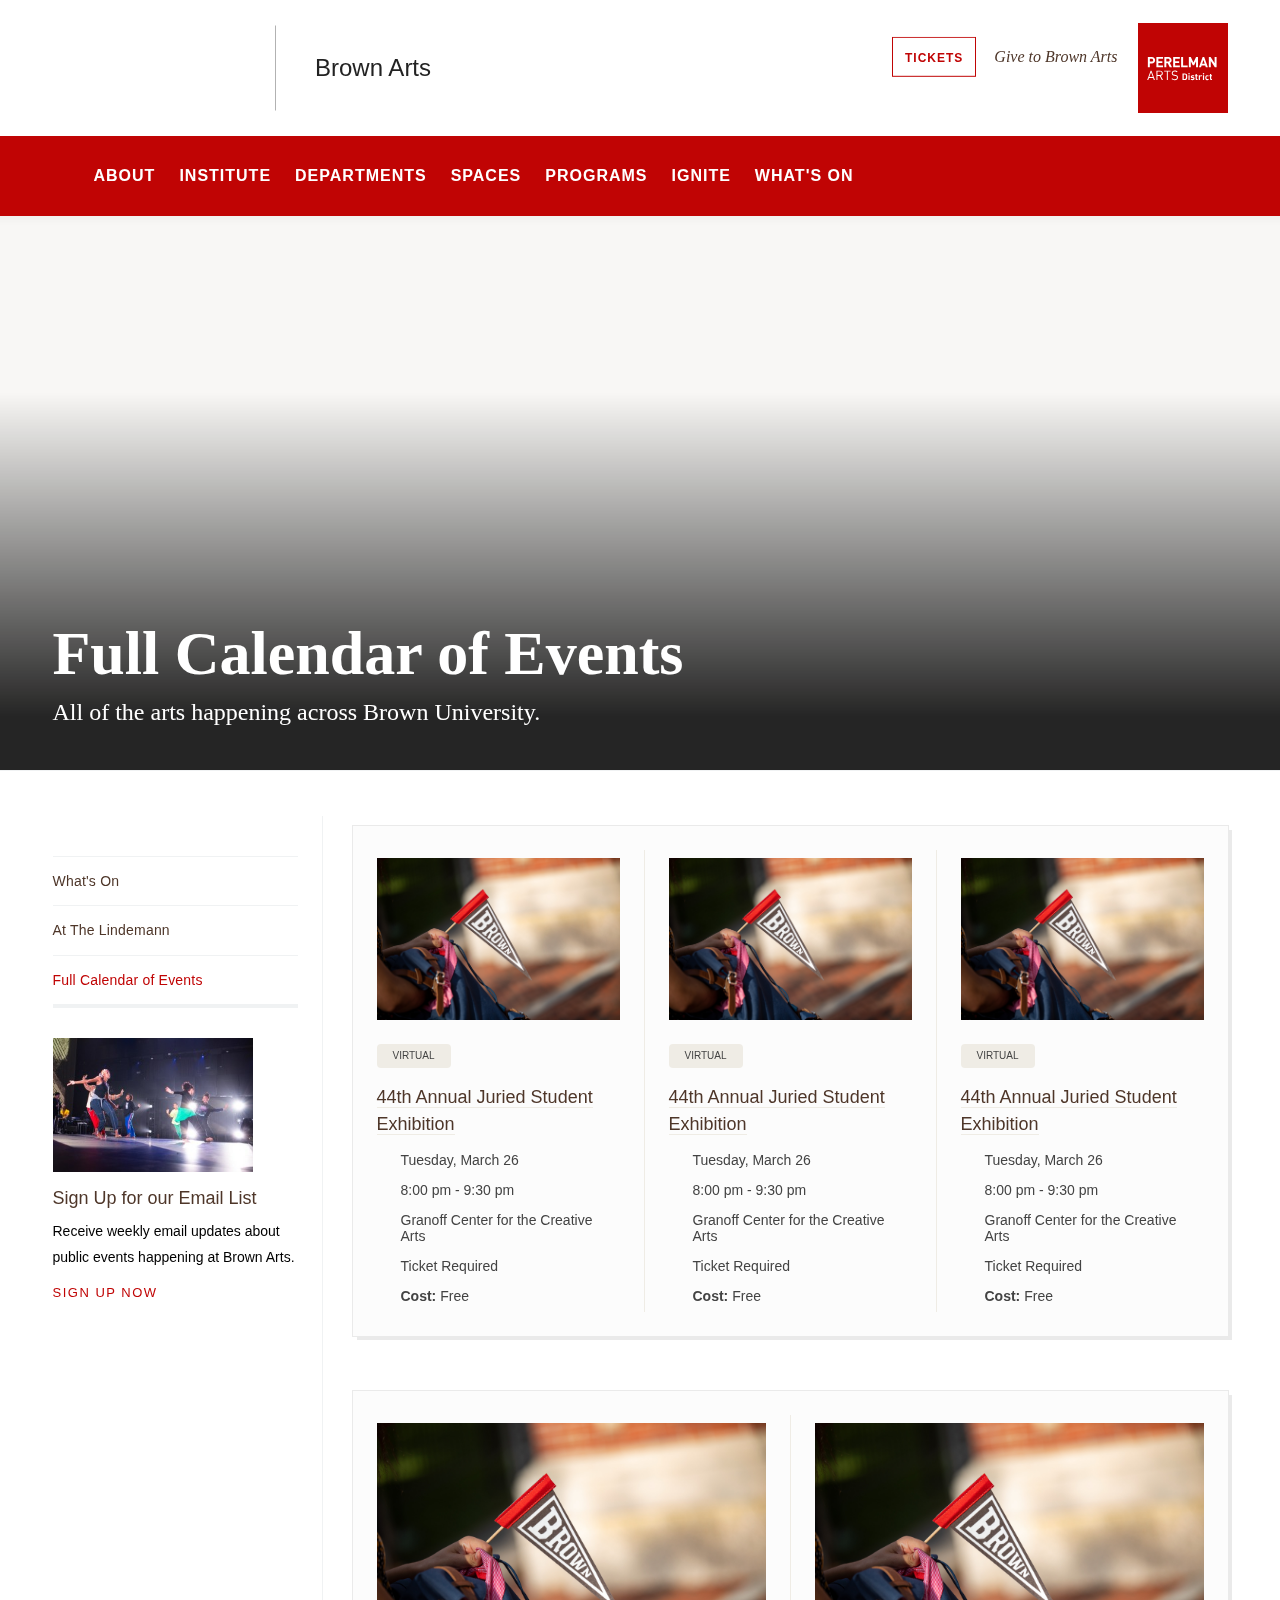
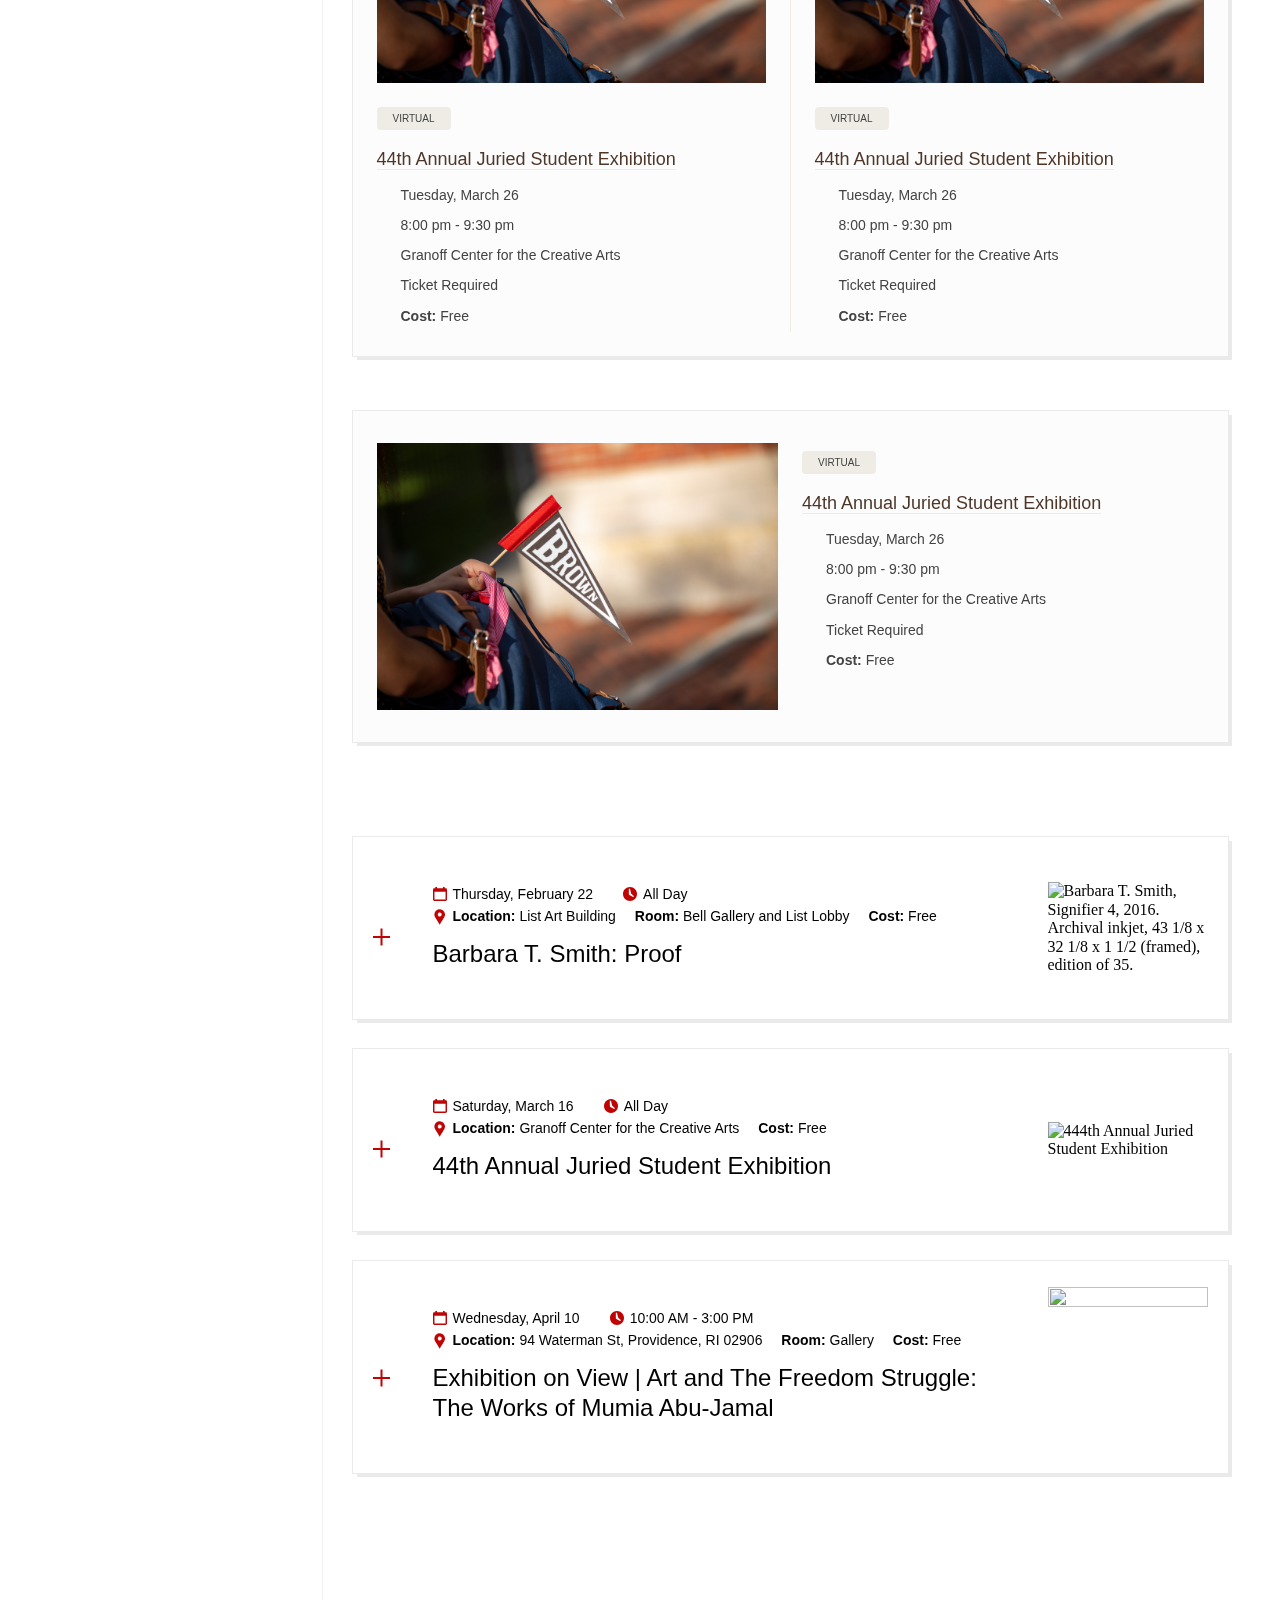
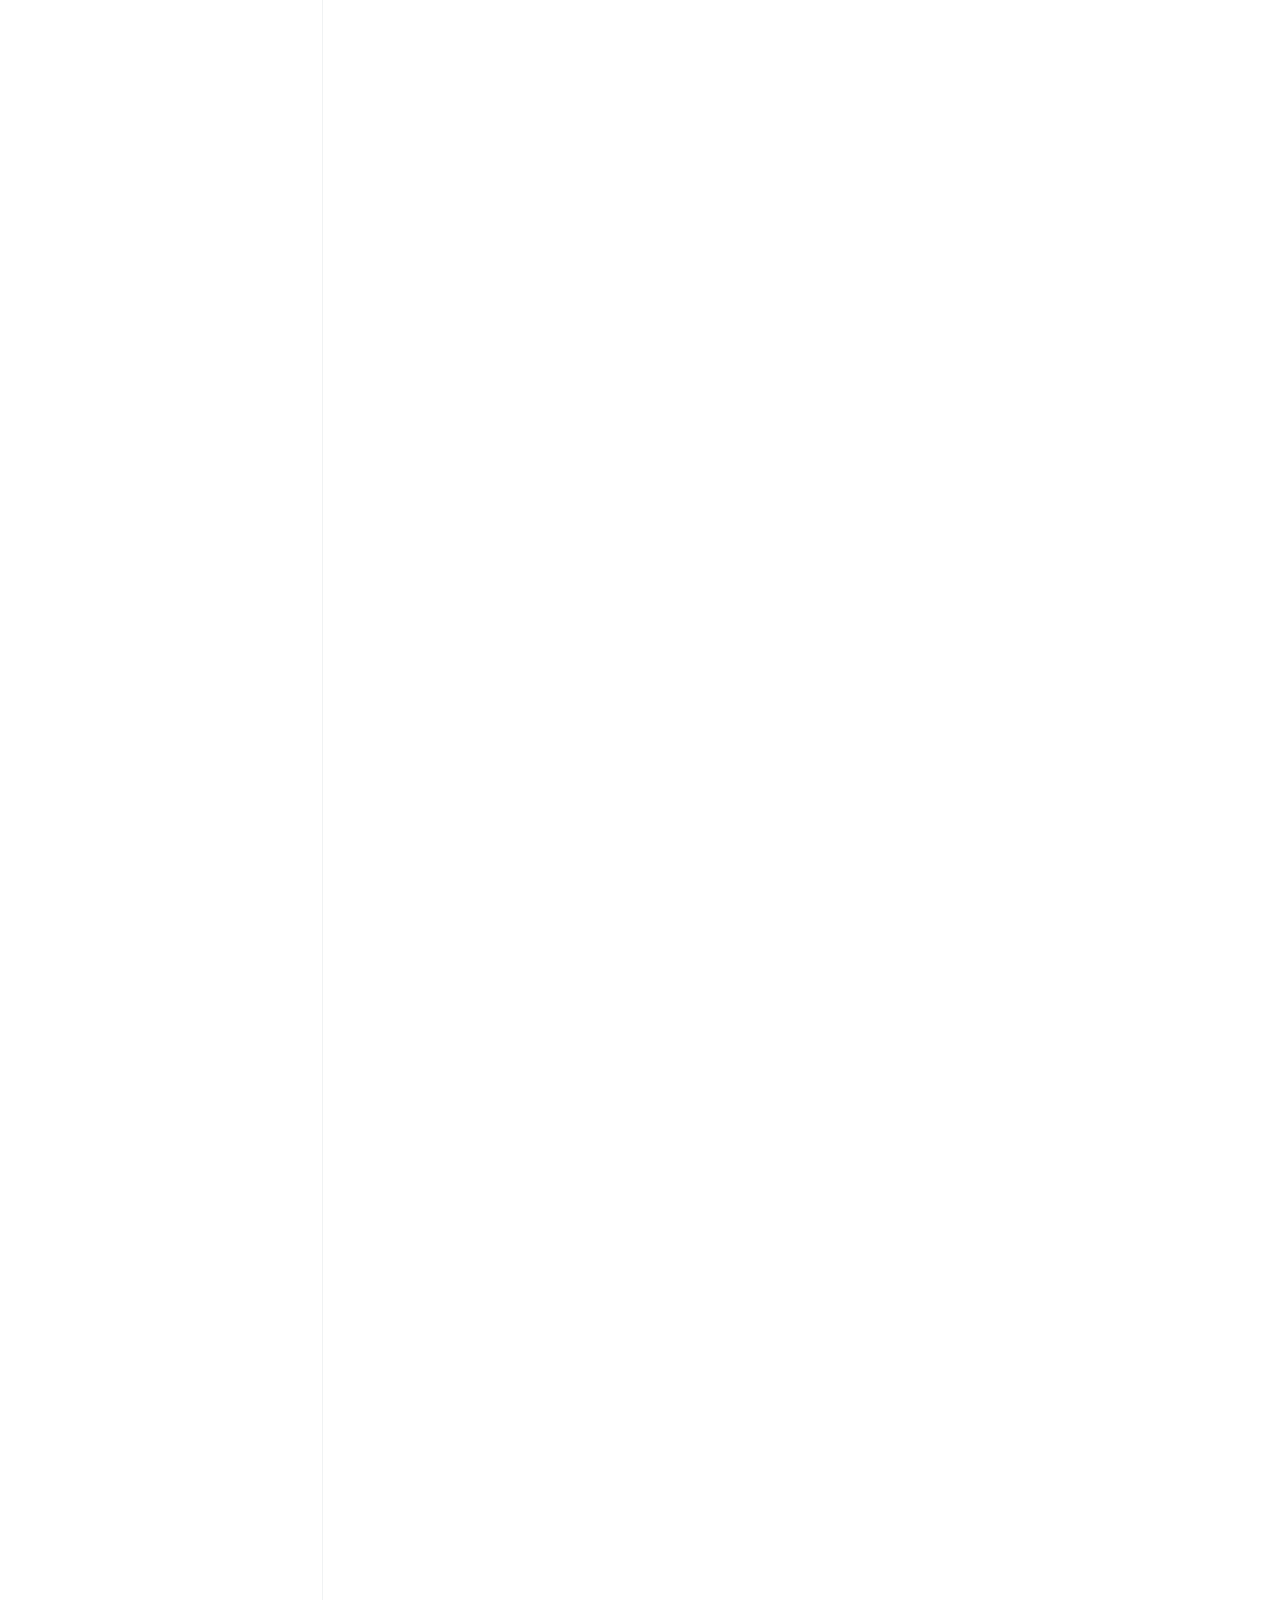
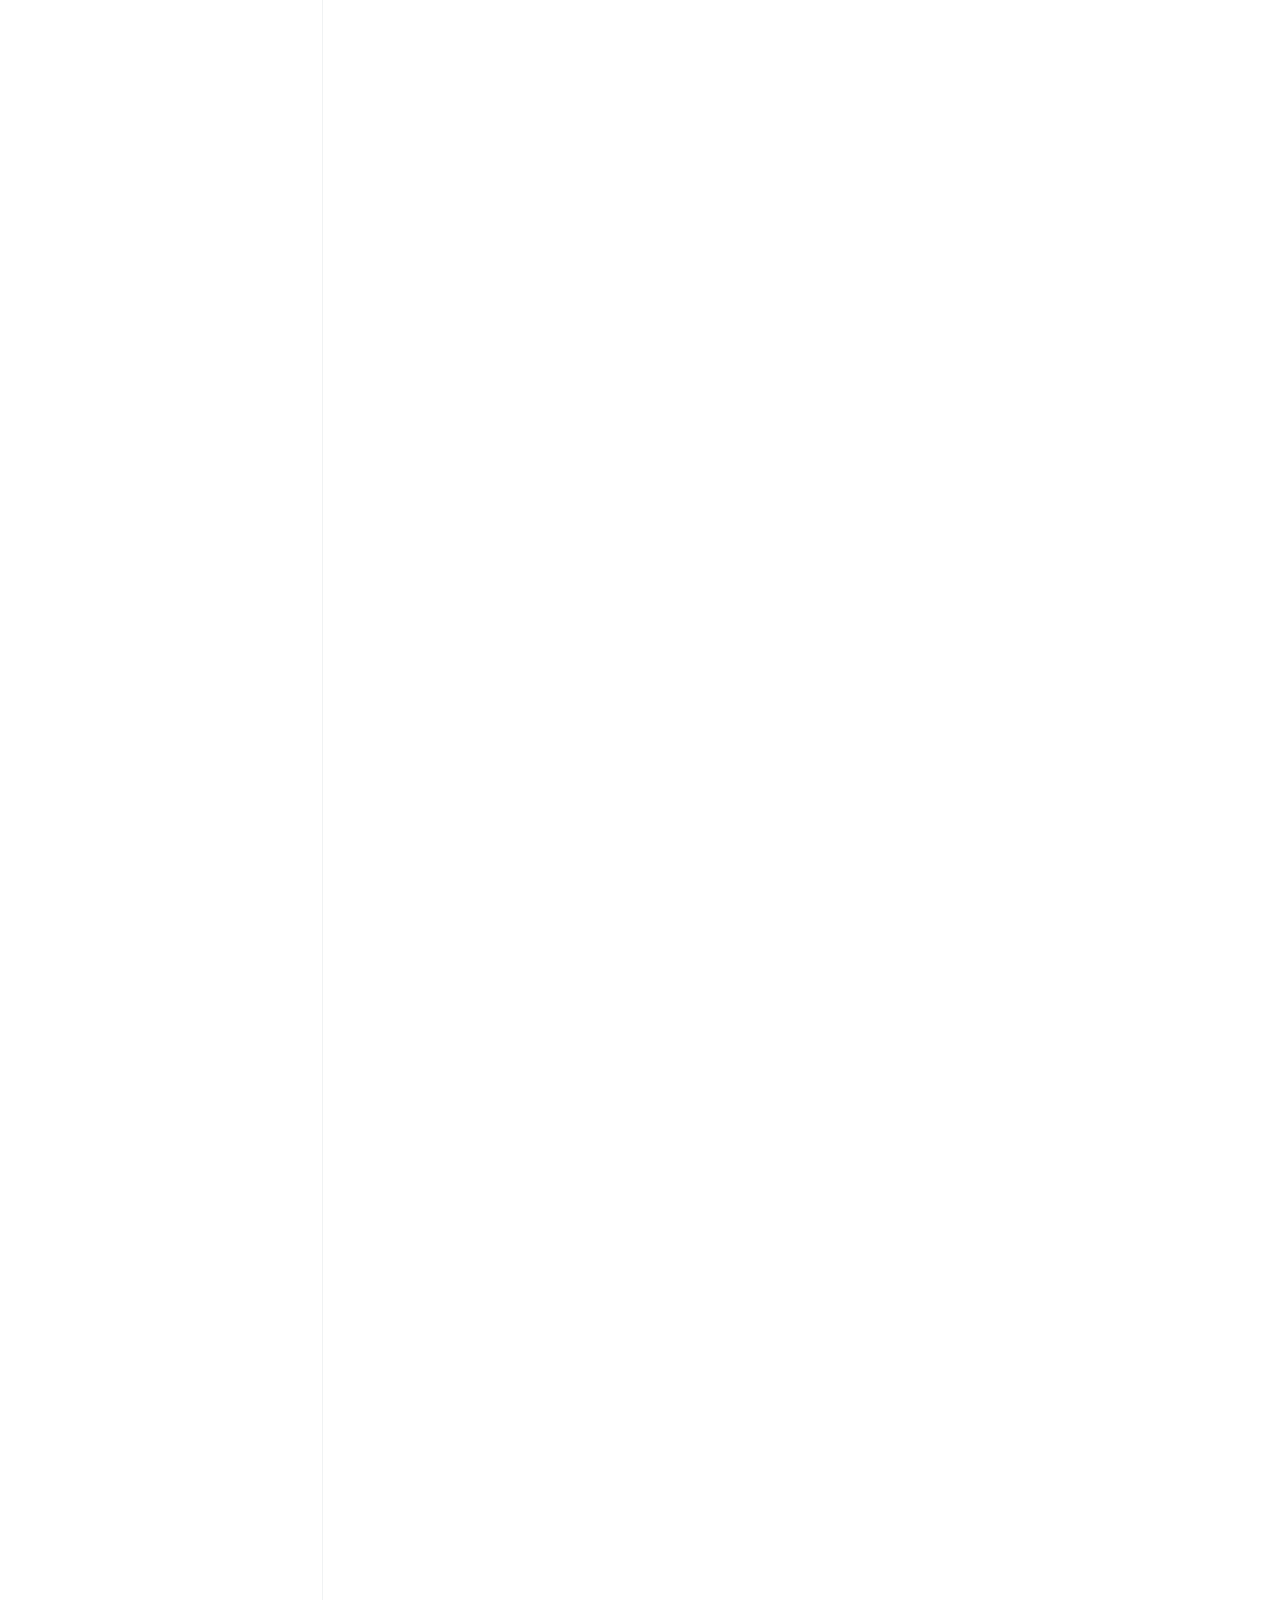
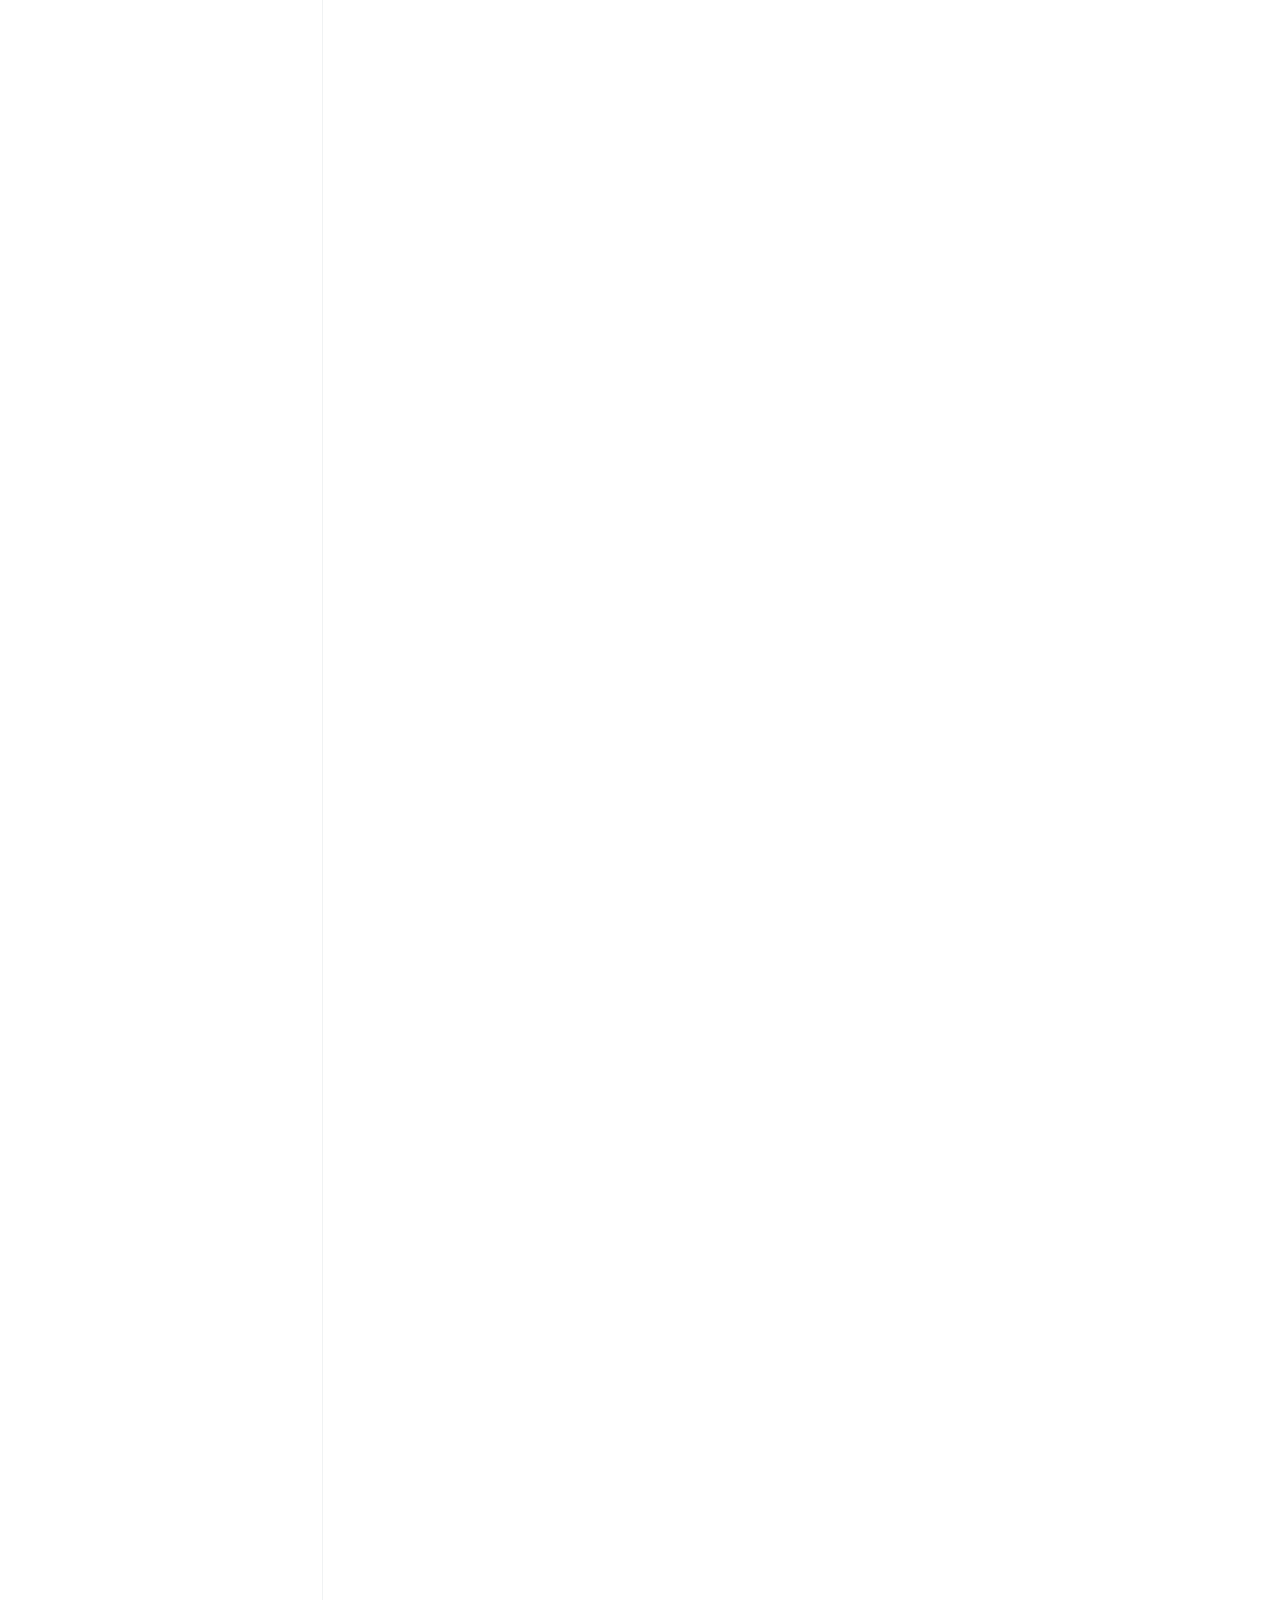
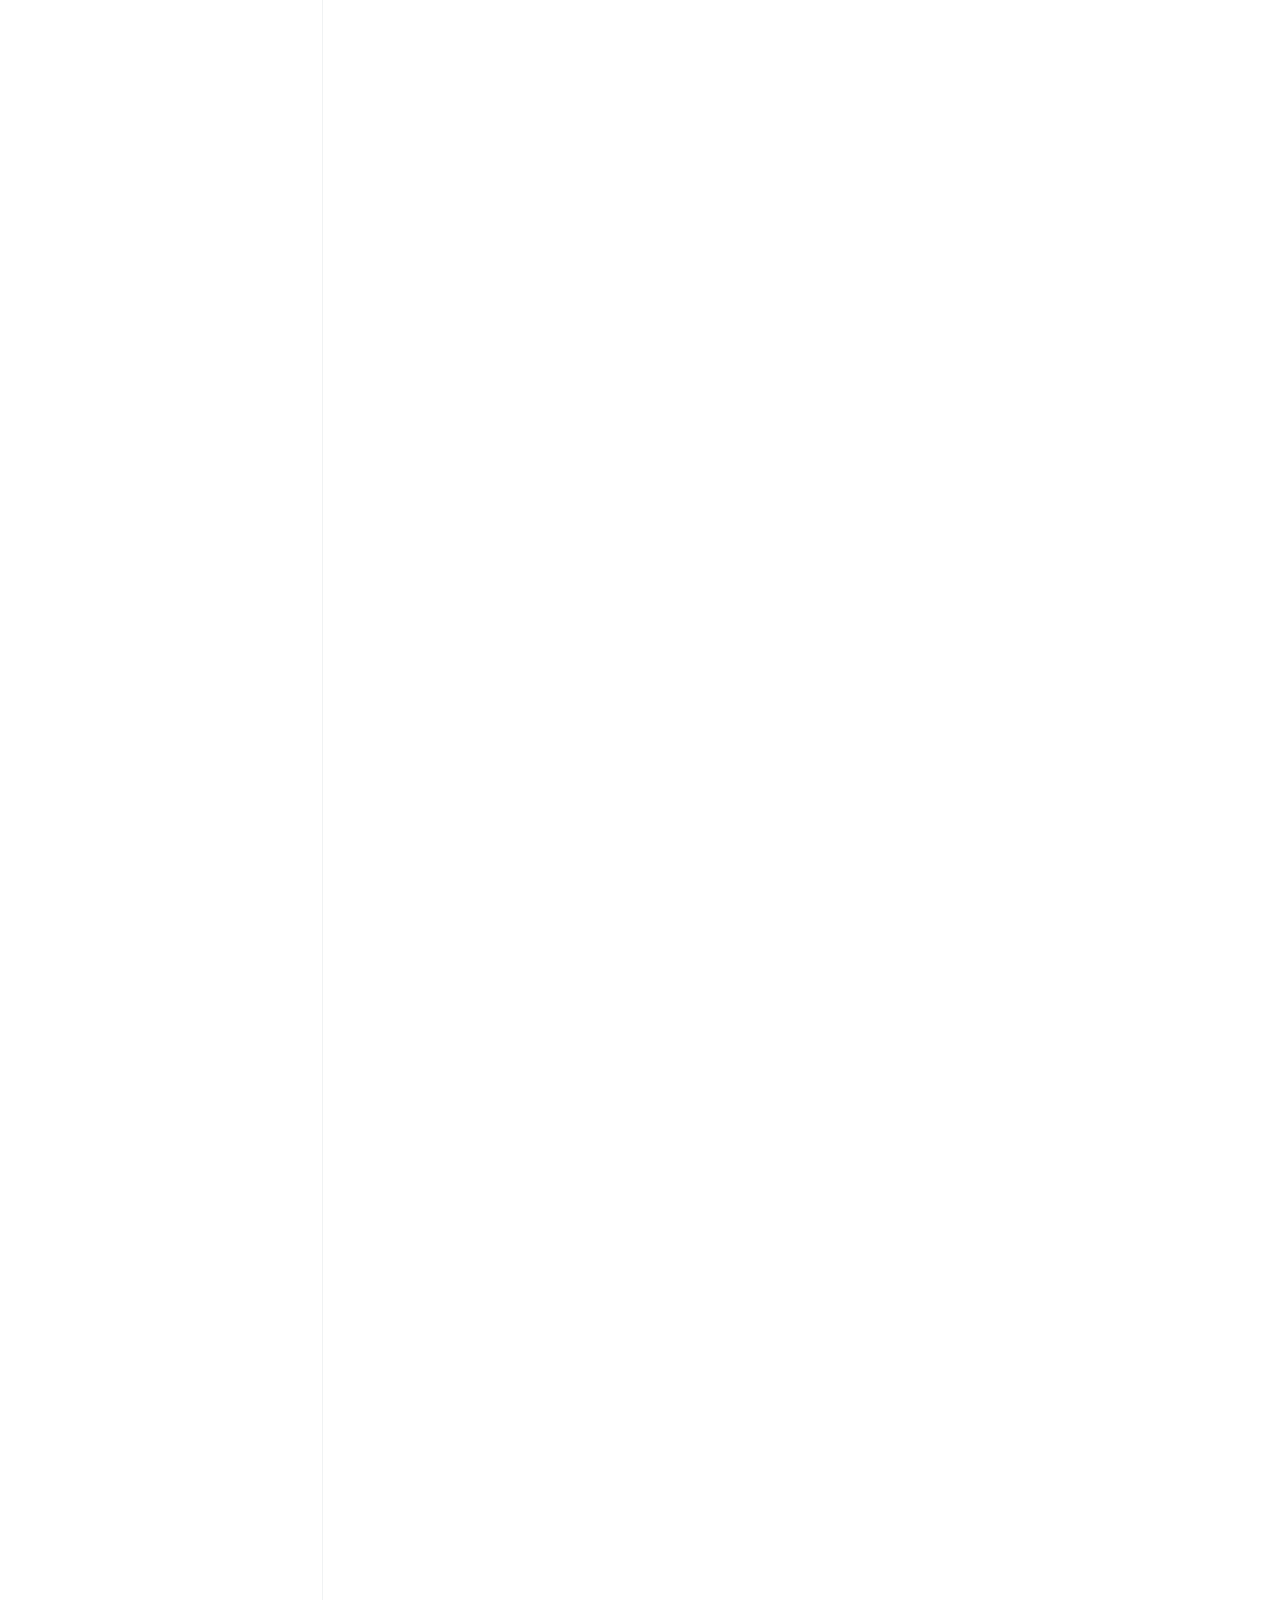
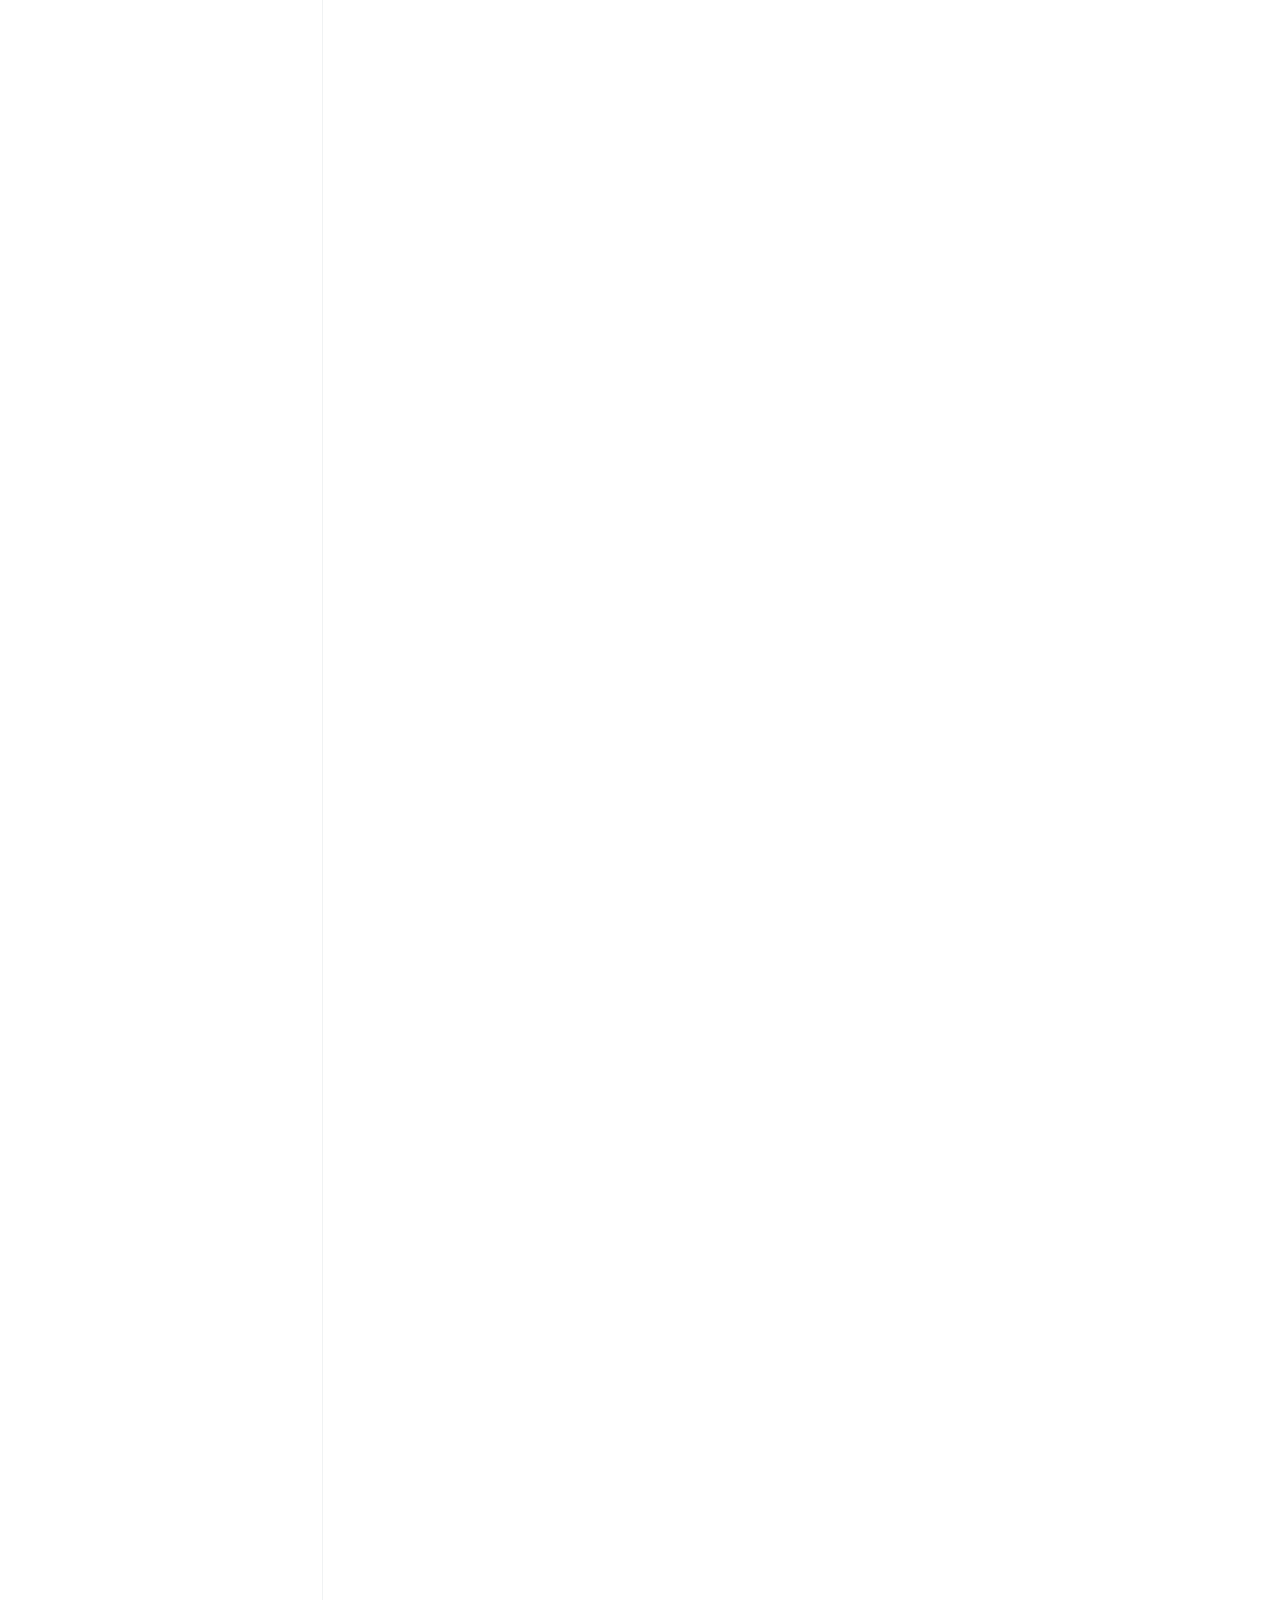
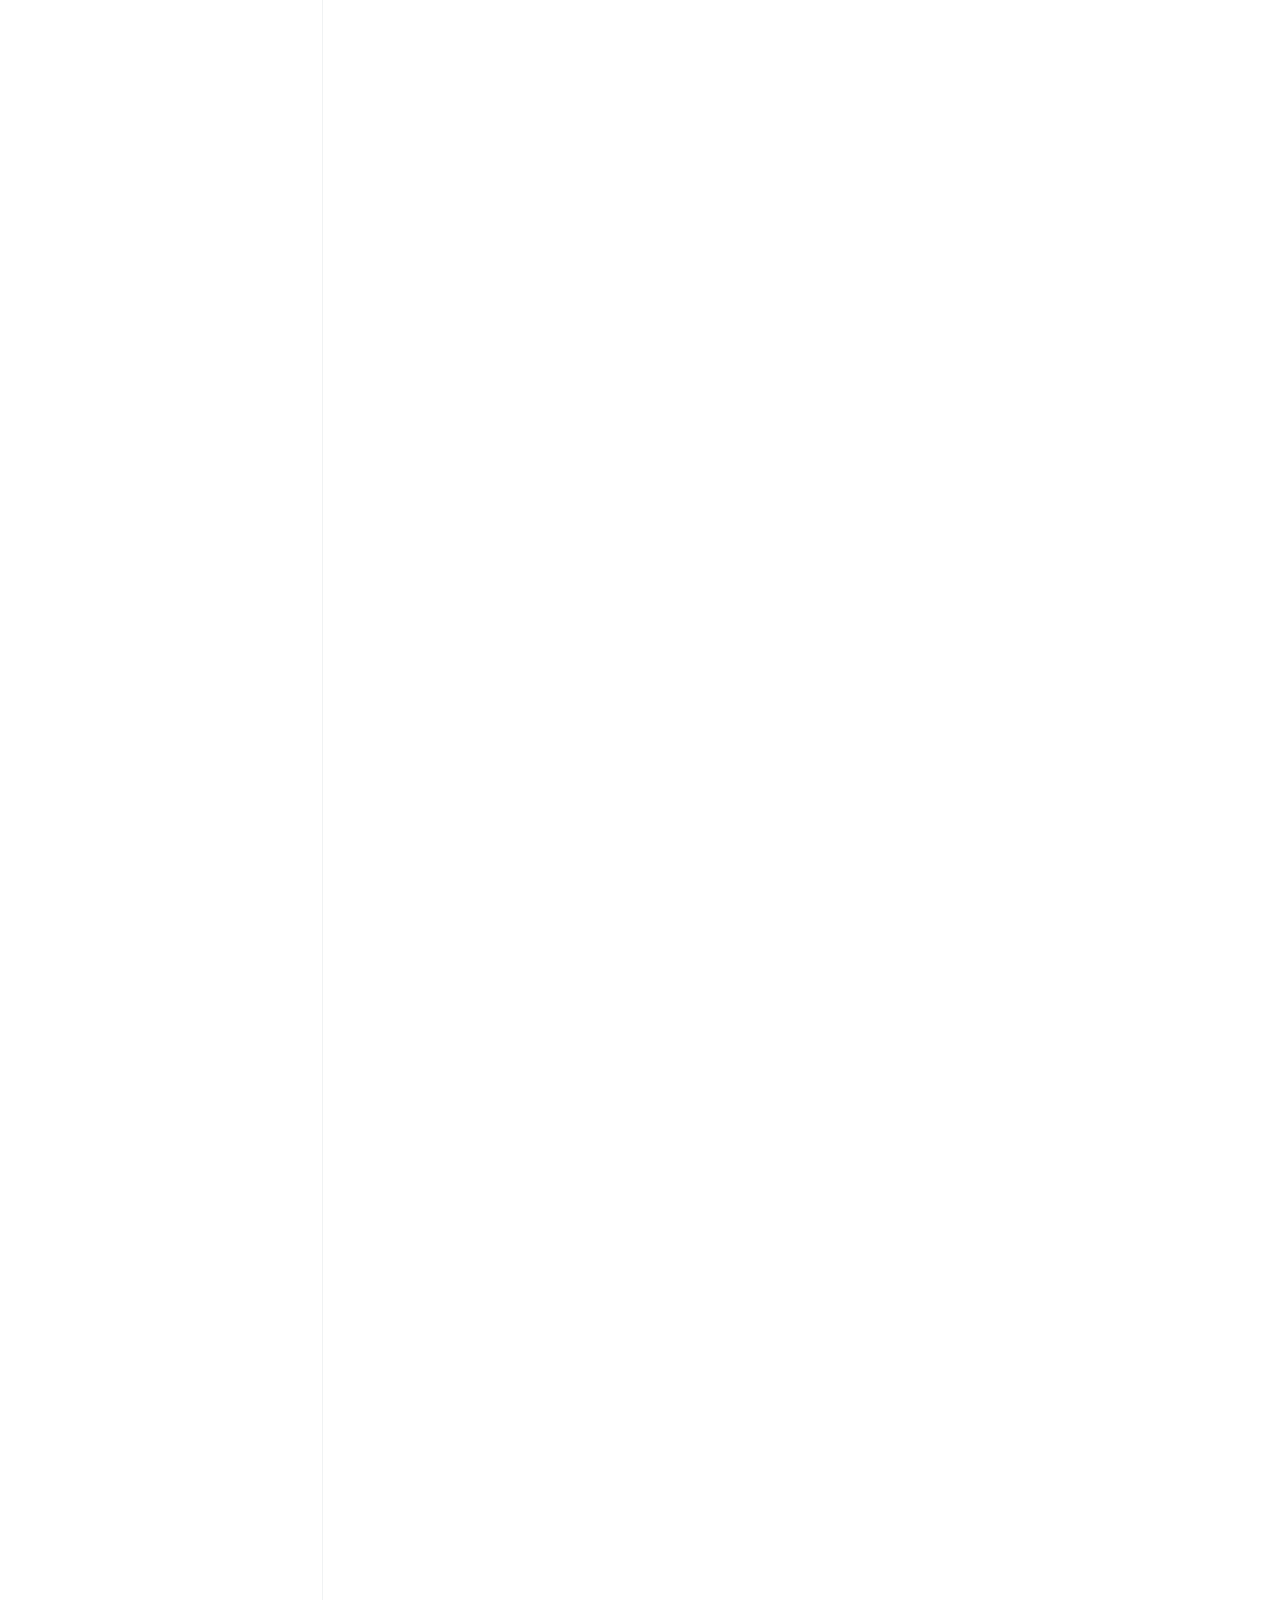
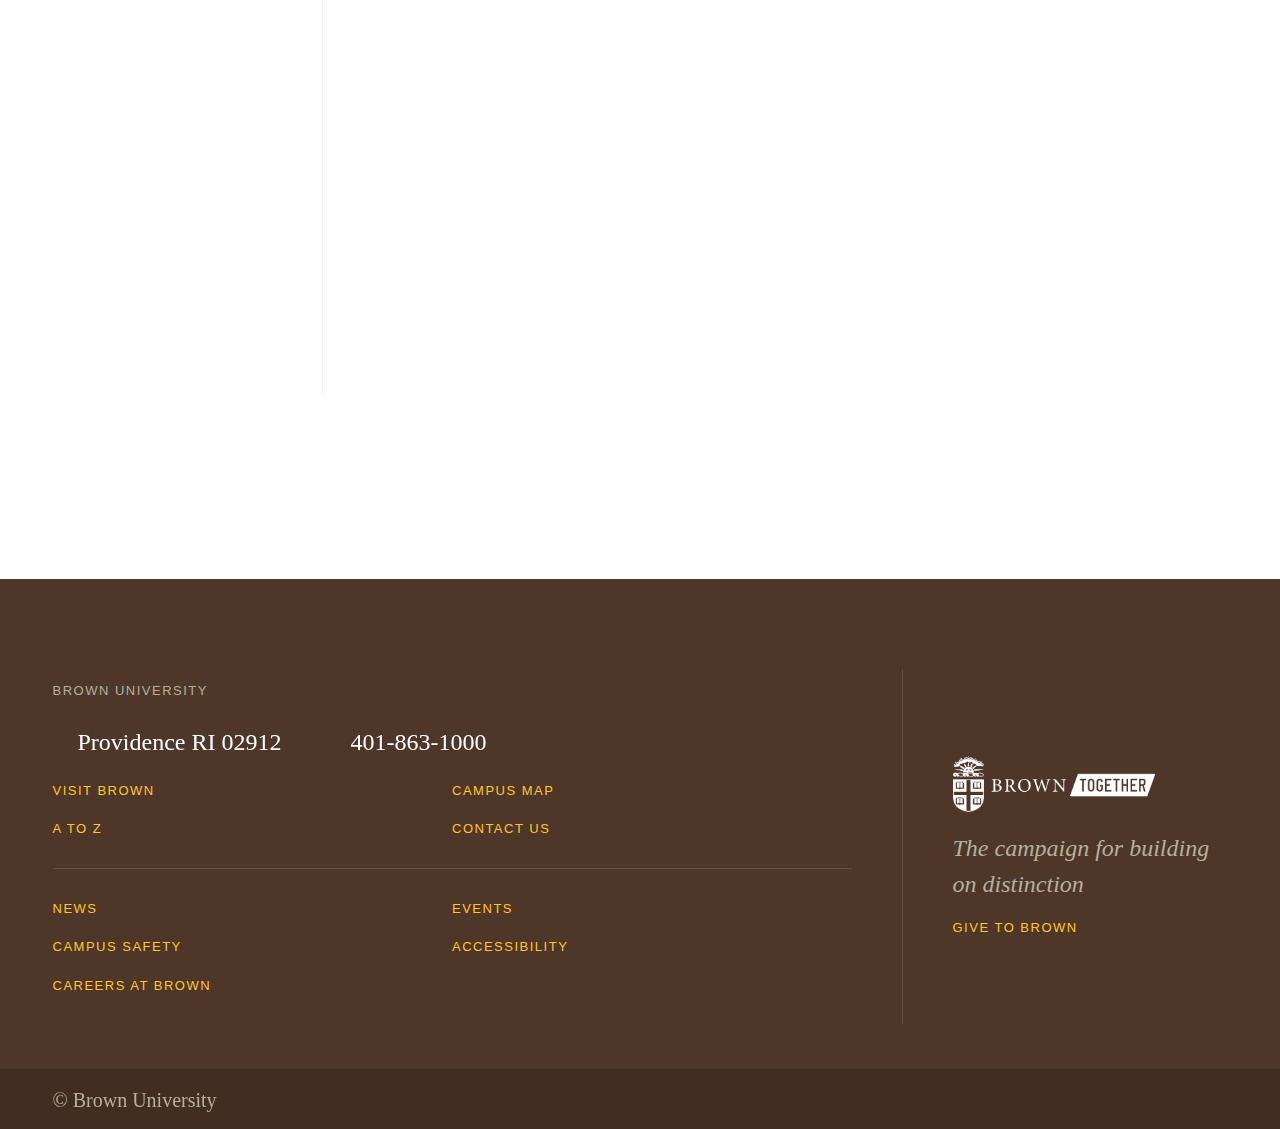
==== example/example.html @ 3ba26328 "Url fix" ====
<!DOCTYPE html>
<!-- saved from url=(0049)https://arts.brown.edu/whats/full-calendar-events -->
<html lang="en" dir="ltr"
  prefix="content: http://purl.org/rss/1.0/modules/content/  dc: http://purl.org/dc/terms/  foaf: http://xmlns.com/foaf/0.1/  og: http://ogp.me/ns#  rdfs: http://www.w3.org/2000/01/rdf-schema#  schema: http://schema.org/  sioc: http://rdfs.org/sioc/ns#  sioct: http://rdfs.org/sioc/types#  skos: http://www.w3.org/2004/02/skos/core#  xsd: http://www.w3.org/2001/XMLSchema# "
  class="js supports svgclippaths no-touchevents csstransforms csstransforms3d" itemscope=""
  itemtype="http://schema.org/WebPage" data-whatinput="mouse" data-whatintent="mouse">

<head>
  <meta http-equiv="Content-Type" content="text/html; charset=UTF-8">
  <!-- Google Tag Manager -->
  <script type="text/javascript" async=""
    src="./Full Calendar of Events _ Brown Arts _ Brown University_files/main.MTFhN2NkNDczMQ.js"
    data-id="CL9R5PRC77U9OLIOBDN0"></script>
  <script type="text/javascript" async=""
    src="./Full Calendar of Events _ Brown Arts _ Brown University_files/analytics.js"></script>
  <script type="text/javascript" async=""
    src="./Full Calendar of Events _ Brown Arts _ Brown University_files/js"></script>
  <script type="text/javascript" async=""
    src="./Full Calendar of Events _ Brown Arts _ Brown University_files/js(1)"></script>
  <script type="text/javascript" async=""
    src="./Full Calendar of Events _ Brown Arts _ Brown University_files/js(2)"></script>
  <script src="./Full Calendar of Events _ Brown Arts _ Brown University_files/665085457167993" async=""></script>
  <script src="./Full Calendar of Events _ Brown Arts _ Brown University_files/742496217904511" async=""></script>
  <script async="" src="./Full Calendar of Events _ Brown Arts _ Brown University_files/fbevents.js"></script>
  <script type="text/javascript" async=""
    src="./Full Calendar of Events _ Brown Arts _ Brown University_files/events.js"></script>
  <script type="text/javascript" async=""
    src="./Full Calendar of Events _ Brown Arts _ Brown University_files/destination"></script>
  <script type="text/javascript" async=""
    src="./Full Calendar of Events _ Brown Arts _ Brown University_files/destination(1)"></script>
  <script async="" src="./Full Calendar of Events _ Brown Arts _ Brown University_files/gtm.js"></script>
  <script async="" src="./Full Calendar of Events _ Brown Arts _ Brown University_files/gtm(1).js"></script>
  <script>(function (w, d, s, l, i) { w[l] = w[l] || []; w[l].push({ 'gtm.start': new Date().getTime(), event: 'gtm.js' }); var f = d.getElementsByTagName(s)[0], j = d.createElement(s), dl = l != 'dataLayer' ? '&l=' + l : ''; j.async = true; j.src = 'https://www.googletagmanager.com/gtm.js?id=' + i + dl; f.parentNode.insertBefore(j, f); })(window, document, 'script', 'dataLayer', 'GTM-KX5NV9');</script>
  <!-- End Google Tag Manager -->

  <link rel="canonical" href="https://arts.brown.edu/whats/full-calendar-events">
  <meta name="description" content="All of the arts happening across Brown University.">
  <meta property="og:site_name" content="Brown Arts | Brown University">
  <meta property="og:url" content="https://arts.brown.edu/whats/full-calendar-events">
  <meta property="og:title" content="Full Calendar of Events">
  <meta property="og:description" content="All of the arts happening across Brown University.">
  <meta property="og:image"
    content="https://arts.brown.edu/sites/default/files/styles/wide_xlrg/public/2023-04/20160228_COMM_intheheights10.jpg?h=ee442f4f&amp;itok=2gr6bA7l">
  <meta name="twitter:card" content="summary_large_image">
  <meta name="twitter:description" content="All of the arts happening across Brown University.">
  <meta name="twitter:title" content="Full Calendar of Events">
  <meta name="twitter:url" content="https://arts.brown.edu/whats/full-calendar-events">
  <meta name="twitter:image"
    content="https://arts.brown.edu/sites/default/files/styles/classic_xsml/public/2023-04/20160228_COMM_intheheights10.jpg?h=8b1c75c7&amp;itok=3SHDXCTU">
  <meta name="MobileOptimized" content="width">
  <meta name="HandheldFriendly" content="true">
  <meta name="viewport" content="width=device-width, initial-scale=1.0">
  <meta name="mobile-web-app-capable" content="yes">
  <meta name="apple-mobile-web-app-capable" content="yes">

  <title>Full Calendar of Events | Brown Arts | Brown University</title>

  <link rel="apple-touch-icon" sizes="180x180"
    href="https://arts.brown.edu/themes/custom/brown/static/apple-touch-icon.png">
  <link rel="icon" type="image/png" sizes="32x32"
    href="https://arts.brown.edu/themes/custom/brown/static/favicon-32x32.png">
  <link rel="icon" type="image/png" sizes="16x16"
    href="https://arts.brown.edu/themes/custom/brown/static/favicon-16x16.png">
  <link rel="manifest" href="https://arts.brown.edu/themes/custom/brown/static/site.webmanifest">
  <link rel="mask-icon" href="https://arts.brown.edu/themes/custom/brown/static/safari-pinned-tab.svg" color="#5bbad5">
  <meta name="msapplication-TileColor" content="#da532c">
  <meta name="theme-color" content="#ffffff">
  <link rel="stylesheet" media="all"
    href="./Full Calendar of Events _ Brown Arts _ Brown University_files/css_JQyZ9StD4-4I5jikYtL8icbvn1b-f6xMTWUzpXDhKlc.css">
  <link rel="stylesheet" media="all"
    href="./Full Calendar of Events _ Brown Arts _ Brown University_files/css_S7Dv68wvwnBNW9HNRGYmmW2g0MDylwUjYsiTuaGHao0.css">
  <link rel="stylesheet" media="all"
    href="./Full Calendar of Events _ Brown Arts _ Brown University_files/css_kuWuGqzH1eNL3VOKT1z8wJ7hqu83R97pYlSIbD69XDk.css">

  <script
    src="./Full Calendar of Events _ Brown Arts _ Brown University_files/gl_bai_gtm-c9f211185034b57901e72e9343705d46.js"></script>

  <link rel="stylesheet" href="./Full Calendar of Events _ Brown Arts _ Brown University_files/fonts.css"
    onload="document.body.className+=&#39; fonts_loaded&#39;;">
  <link rel="stylesheet" href="./Full Calendar of Events _ Brown Arts _ Brown University_files/lok3dnd.css">
  <link rel="stylesheet" href="../style.css">
  <style data-styled="active" data-styled-version="5.3.11"></style>
  <meta http-equiv="origin-trial"
    content="A4oIpR6f5aUXFRMbL6t6qaMk4lrHWxcV3DcrzORsA9sEsIk1FBRMFzzhfMNLuUpokZH40FV8s7iiXtt/729v8A4AAACFeyJvcmlnaW4iOiJodHRwczovL3d3dy5nb29nbGV0YWdtYW5hZ2VyLmNvbTo0NDMiLCJmZWF0dXJlIjoiQXR0cmlidXRpb25SZXBvcnRpbmdDcm9zc0FwcFdlYiIsImV4cGlyeSI6MTcxNDUyMTU5OSwiaXNUaGlyZFBhcnR5Ijp0cnVlfQ==">
  <script attributionsrc="" type="text/javascript" async=""
    src="./Full Calendar of Events _ Brown Arts _ Brown University_files/f.txt"></script>
  <link rel="stylesheet" type="text/css"
    href="chrome-extension://gdnpkbipbholkoaggmlblpbmgemddbgb/css/awebChromeHelperInjected.min.css">
  <script charset="utf-8"
    src="./Full Calendar of Events _ Brown Arts _ Brown University_files/identify_38a7e.js"></script>
</head>


<body
  class="fs-grid page_layout_default page_theme_default page_theme_overflow path-node page-node-type-basic-page fonts_loaded sticky-sidebar cover-loaded pinned-header">
  <!-- Google Tag Manager (noscript) -->
  <noscript><iframe src="https://www.googletagmanager.com/ns.html?id=GTM-KX5NV9" height="0" width="0"
      style="display:none;visibility:hidden"></iframe></noscript>
  <!-- End Google Tag Manager (noscript) -->

  <div class="dialog-off-canvas-main-canvas" data-off-canvas-main-canvas="">











    <div class="page_wrapper">
      <header class="header" id="header" itemscope="" itemtype="http://schema.org/WPHeader">
        <noscript><iframe src="https://www.googletagmanager.com/ns.html?id=GTM-KGP4372S" height="0" width="0"
            style="display:none;visibility:hidden"></iframe></noscript>
        <a class="skip_link" id="skip_to_content"
          href="https://arts.brown.edu/whats/full-calendar-events#page_main_content">Skip to Main Content</a>
        <div class="header_ribbon">
          <div class="fs-row">
            <div class="fs-cell">
              <div class="header_ribbon_inner">


                <div class="logo logo_header logo_icon" itemscope="" itemtype="http://schema.org/Organization">
                  <a class="logo_link" itemprop="url" href="https://www.brown.edu/">
                    <span class="logo_link_label">Brown University</span>
                    <span class="logo_link_icon"><svg class="icon icon_logo">
                        <use xlink:href="/themes/custom/brown/static/images/logo.svg#logo"></use>
                      </svg>
                    </span>
                  </a>
                  <meta content="https://arts.brown.edu/themes/custom/brown/static/images/logo.png" itemprop="logo">
                  <h1 class="logo_label" style="color: #222;">
                    <a class="logo_label_link" href="https://arts.brown.edu/">Brown Arts</a>
                  </h1>
                </div>
                <div class="header_group_aside">


                  <nav class="secondary_nav secondary_nav_lg" aria-label="Secondary Navigation" itemscope=""
                    itemtype="http://schema.org/SiteNavigationElement">
                    <div class="secondary_nav_header">
                      <h2 class="secondary_nav_title">Secondary Navigation Navigation</h2>
                    </div>
                    <ul class="secondary_nav_list" aria-label="Secondary Navigation Navigation">
                      <li class="secondary_nav_item special give-option hide-dash">
                        <a class="secondary_nav_link special give-option hide-dash"
                          href="https://tickets.brown.edu/arts" itemprop="url">
                          <span class="secondary_nav_link_label" itemprop="name">Tickets</span>
                        </a>
                      </li>
                      <li class="secondary_nav_item ">
                        <a class="secondary_nav_link "
                          href="https://bbis.advancement.brown.edu/bbphenix/give-now?did=d218b0c7-5d40-4b66-9287-63cc2e910612"
                          itemprop="url">
                          <span class="secondary_nav_link_label" itemprop="name">Give to Brown Arts</span>
                        </a>
                      </li>
                    </ul>

                  </nav>




                  <div class="header_group">

                    <div class="header_tools header_tools_default">


                      <a class="js-swap js-flyout-search-handle handle flyout_search_handle fs-swap-element fs-swap-enabled"
                        href="https://arts.brown.edu/whats/full-calendar-events#flyout_search"
                        data-swap-target=".flyout_search" data-swap-linked="flyout_search">
                        <span
                          class="handle_icon handle_icon_default flyout_search_handle_icon flyout_search_handle_icon_default"
                          aria-hidden="true"><svg class="icon icon_search">
                            <use xlink:href="/themes/custom/brown/static/images/icons.svg#search"></use>
                          </svg>
                        </span>
                        <span
                          class="handle_icon handle_icon_action flyout_search_handle_icon flyout_search_handle_icon_action"
                          aria-hidden="true"><svg class="icon icon_close">
                            <use xlink:href="/themes/custom/brown/static/images/icons.svg#close"></use>
                          </svg>
                        </span>
                        <span class="handle_label flyout_search_handle_label">Search</span>
                      </a>


                      <button
                        class="js-swap js-menu-handle menu_handle menu_handle_primary fs-swap-element fs-swap-enabled"
                        data-swap-target=".menu" data-swap-linked="menu">
                        <span class=" menu_handle_icon menu_handle_icon_default menu_handle_icon_primary"
                          aria-hidden="true"><svg class="icon icon_menu">
                            <use xlink:href="/themes/custom/brown/static/images/icons.svg#menu"></use>
                          </svg>
                        </span>
                        <span class=" menu_handle_icon menu_handle_icon_action menu_handle_icon_primary"
                          aria-hidden="true"><svg class="icon icon_close">
                            <use xlink:href="/themes/custom/brown/static/images/icons.svg#close"></use>
                          </svg>
                        </span>
                        <span class=" menu_handle_label menu_handle_label_primary">Menu</span>
                      </button>
                    </div>
                  </div>
                </div>
                <div class="arts-badge">
                  <div class="arts-badge-svg"><a href="https://www.brown.edu/perelman-arts-district"
                      aria-label="Perelman Arts District"><svg xmlns="http://www.w3.org/2000/svg"
                        viewBox="0 0 425.01 425.01">
                        <title>Perelman Arts District</title>
                        <path d="M0 0h425.01v425.01H0z" class="arts-bg"></path>
                        <g class="arts-txt">
                          <path
                            d="M65.08 190.82h-9.2v18.32h-9.33v-48.66h18.53c9.87 0 15.78 6.9 15.78 15.17s-5.91 15.17-15.78 15.17Zm-.47-21.87h-8.73v13.33h8.73c4.23 0 6.92-2.67 6.92-6.63s-2.69-6.7-6.92-6.7ZM86.83 209.14v-48.66h31.49v8.47H96.16v11.41h18.87v8.47H96.16v11.82h22.16v8.47H86.83ZM149.81 209.14l-9.33-19.41h-6.71v19.41h-9.33v-48.66h18.73c9.73 0 15.51 6.77 15.51 14.9 0 6.83-4.1 11.07-8.73 12.78l10.68 20.98h-10.81Zm-7.25-40.19h-8.8v12.85h8.8c4.1 0 6.78-2.67 6.78-6.42s-2.69-6.42-6.78-6.42ZM166.13 209.14v-48.66h31.49v8.47h-22.16v11.41h18.87v8.47h-18.87v11.82h22.16v8.47h-31.49ZM203.66 209.14v-48.66h9.33v40.19h21.69v8.47h-31.02ZM274.09 209.14v-28.36l-9.13 18.45h-6.31l-9.2-18.45v28.36h-9.33v-48.66h9.2l12.49 26.31 12.42-26.31h9.2v48.66h-9.33ZM320.29 209.14l-2.82-8.61h-16.99l-2.89 8.61h-9.74l17.39-48.66h7.32l17.46 48.66h-9.74Zm-11.14-34.31-6.04 17.7h11.88l-5.84-17.7ZM362.79 209.14l-18.93-29.87v29.87h-9.33v-48.66h8.33l18.93 29.8v-29.8h9.33v48.66h-8.33Z">
                          </path>
                          <path
                            d="m74.82 269.6-3.5-10.11H52.06l-3.64 10.09h-5.04l16.31-44.39h3.98l16.25 44.39-5.1.02Zm-13.08-37.55-8.31 23.33h16.52l-8.21-23.33ZM112.53 269.58l-10.08-19.74H91.81v19.74h-4.73v-44.39h17c3.9 0 7.07 1.11 9.49 3.33 2.43 2.22 3.64 5.22 3.64 9 0 3.16-.87 5.77-2.61 7.84s-4.09 3.42-7.04 4.05l10.52 20.17h-5.55Zm-8.9-40.16H91.8v16.25h11.83c2.7 0 4.85-.69 6.44-2.05 1.6-1.37 2.4-3.38 2.4-6.04s-.81-4.63-2.43-6.04c-1.62-1.41-3.76-2.12-6.41-2.12ZM140.93 229.42v40.16h-4.73v-40.16h-12.82v-4.23h30.38v4.23h-12.83ZM173.43 269.89c-3.4 0-6.25-.44-8.53-1.31-2.28-.87-4.5-2.39-6.66-4.54l3.24-3.24c1.78 1.79 3.6 3.04 5.45 3.77s4.06 1.09 6.63 1.09c3.24 0 5.79-.73 7.66-2.18 1.87-1.45 2.8-3.46 2.8-6.04s-.52-4.13-1.56-5.04c-1.04-.91-1.96-1.51-2.77-1.81-.81-.29-2-.56-3.58-.81l-5.17-.81c-3.53-.58-6.33-1.78-8.4-3.61-2.08-1.83-3.11-4.5-3.11-8.03 0-3.78 1.28-6.81 3.83-9.09 2.55-2.28 6.01-3.42 10.37-3.42 2.82 0 5.24.37 7.25 1.12 2.01.75 3.99 1.99 5.95 3.74l-3.05 3.05c-1.37-1.25-2.87-2.19-4.51-2.83-1.64-.64-3.58-.96-5.82-.96-2.95 0-5.24.74-6.88 2.21-1.64 1.47-2.46 3.48-2.46 6.01 0 2.24.5 3.79 1.49 4.64 1 .85 2.03 1.49 3.11 1.93 1.08.44 2.2.76 3.36.97l4.86.75c2.03.29 3.65.67 4.86 1.15 1.2.48 2.67 1.45 4.39 2.93 1.72 1.47 2.58 4.08 2.58 7.81s-1.38 6.92-4.14 9.18-6.49 3.39-11.18 3.39ZM229.34 266.5c-2.04 2.08-4.96 3.01-8.18 3.01h-11.18v-31.52h11.18c3.22 0 6.13.93 8.18 3.01 3.48 3.54 3.13 7.88 3.13 12.62s.35 9.34-3.13 12.88Zm-4.22-21.07c-1.04-1.28-2.44-1.95-4.52-1.95h-4.57v20.54h4.57c2.09 0 3.48-.66 4.52-1.95 1.13-1.42 1.31-3.67 1.31-8.46s-.17-6.77-1.31-8.19ZM241.04 243.57c-1.96 0-3.57-1.64-3.57-3.63s1.61-3.59 3.57-3.59 3.52 1.59 3.52 3.59-1.57 3.63-3.52 3.63Zm-2.83 25.94v-23.06h5.66v23.06h-5.66ZM257.62 269.78c-3.57 0-6.79-.4-9.66-3.32l3.7-3.76c1.87 1.9 4.31 2.17 6.05 2.17 1.96 0 4-.66 4-2.39 0-1.15-.61-1.95-2.39-2.12l-3.57-.35c-4.09-.4-6.61-2.21-6.61-6.46 0-4.78 4.13-7.35 8.74-7.35 3.52 0 6.48.62 8.66 2.7l-3.48 3.59c-1.31-1.2-3.31-1.55-5.26-1.55-2.26 0-3.22 1.06-3.22 2.21 0 .84.35 1.81 2.35 1.99l3.57.35c4.48.44 6.74 2.88 6.74 6.77 0 5.09-4.26 7.53-9.61 7.53ZM278.63 269.51c-4.61 0-6.57-3.32-6.57-6.6v-11.42h-2.39v-4.38h2.39v-6.82h5.66v6.82h4v4.38h-4v11.07c0 1.33.61 2.08 1.96 2.08h2.04v4.87h-3.09ZM299.16 252.74c-.87-.89-1.61-1.37-3-1.37-1.74 0-3.65 1.33-3.65 4.25v13.9h-5.66v-23.06h5.53v2.21c1.09-1.33 3.26-2.48 5.7-2.48 2.22 0 3.79.58 5.35 2.17l-4.26 4.38ZM309.47 243.57c-1.96 0-3.57-1.64-3.57-3.63s1.61-3.59 3.57-3.59 3.52 1.59 3.52 3.59-1.57 3.63-3.52 3.63Zm-2.83 25.94v-23.06h5.66v23.06h-5.66ZM327.6 269.78c-4.52 0-10.14-2.48-10.14-11.82s5.61-11.77 10.14-11.77c3.13 0 5.48.97 7.48 3.1l-3.83 3.9c-1.17-1.28-2.17-1.82-3.65-1.82-1.35 0-2.39.49-3.22 1.51-.87 1.11-1.26 2.66-1.26 5.09s.39 4.03 1.26 5.13c.83 1.02 1.87 1.51 3.22 1.51 1.48 0 2.48-.53 3.65-1.82l3.83 3.85c-2 2.12-4.35 3.14-7.48 3.14ZM346.57 269.51c-4.61 0-6.57-3.32-6.57-6.6v-11.42h-2.39v-4.38H340v-6.82h5.66v6.82h4v4.38h-4v11.07c0 1.33.61 2.08 1.96 2.08h2.04v4.87h-3.09Z">
                          </path>
                        </g>
                      </svg></a></div>
                </div>
              </div>
            </div>
          </div>
        </div>
        <div class="header_overflow" style="background: #c00404;">
          <div class="fs-row">
            <div class="fs-cell">
              <div class="header_overflow_inner">


                <nav class="js-main-nav js-main-nav-lg main_nav main_nav_lg" aria-label="Site Navigation" itemscope=""
                  itemtype="http://schema.org/SiteNavigationElement">
                  <div class="main_nav_header">
                    <h2 class="main_nav_title">Site Navigation</h2>
                  </div>
                  <ul class="main_nav_list" aria-label="Site Navigation">
                    <li class="js-main-nav-item-1 home main_nav_item">
                      <div class="main_nav_item_wrapper">
                        <a class="main_nav_link" href="https://arts.brown.edu/home" itemprop="url"
                          aria-expanded="false"><span class="home_icon"><svg class="icon icon_home">
                              <use xlink:href="/themes/custom/brown/static/images/icons.svg#home"></use>
                            </svg></span>
                          <span class="main_nav_link_label" itemprop="name">Home</span>
                        </a>
                      </div>
                    </li>
                    <li class="js-main-nav-item-2 main_nav_item fs-swap-target fs-swap-enabled">
                      <div class="main_nav_item_wrapper">
                        <a class="main_nav_link" href="https://arts.brown.edu/about" itemprop="url" aria-haspopup="true"
                          aria-current="page" aria-expanded="false">
                          <span class="main_nav_link_label" itemprop="name">About</span>
                        </a>
                        <button class="js-swap js-main-nav-toggle main_nav_toggle fs-swap-element fs-swap-enabled"
                          data-swap-target=".js-main-nav-item-2" data-swap-group="main_nav" aria-label=" Submenu">
                          <span class="main_nav_toggle_icon"><svg class="icon icon_chevron_down">
                              <use xlink:href="/themes/custom/brown/static/images/icons.svg#chevron_down"></use>
                            </svg>
                          </span>
                        </button>
                      </div>
                      <div class="js-main-nav-children main_nav_children" aria-hidden="true" hidden="hidden">
                        <ul class="main_nav_children_list" aria-label="submenu">
                          <li class="main_nav_child_item">
                            <a class="main_nav_child_link" href="https://arts.brown.edu/about/history" itemprop="url">
                              <span class="main_nav_child_link_label" itemprop="name">History</span>
                            </a>
                          </li>
                          <li class="main_nav_child_item">
                            <a class="main_nav_child_link" href="https://arts.brown.edu/about/news" itemprop="url">
                              <span class="main_nav_child_link_label" itemprop="name">News</span>
                            </a>
                          </li>
                          <li class="main_nav_child_item">
                            <a class="main_nav_child_link" href="https://arts.brown.edu/about/brown-arts-pass"
                              itemprop="url">
                              <span class="main_nav_child_link_label" itemprop="name">Brown Arts Pass</span>
                            </a>
                          </li>
                          <li class="main_nav_child_item">
                            <a class="main_nav_child_link" href="https://arts.brown.edu/about/perelman-arts-district"
                              itemprop="url">
                              <span class="main_nav_child_link_label" itemprop="name">The Perelman Arts District</span>
                            </a>
                          </li>
                        </ul>
                      </div>
                    </li>
                    <li class="js-main-nav-item-3 main_nav_item fs-swap-target fs-swap-enabled">
                      <div class="main_nav_item_wrapper">
                        <a class="main_nav_link" href="https://arts.brown.edu/institute" itemprop="url"
                          aria-haspopup="true" aria-current="page" aria-expanded="false">
                          <span class="main_nav_link_label" itemprop="name">Institute</span>
                        </a>
                        <button class="js-swap js-main-nav-toggle main_nav_toggle fs-swap-element fs-swap-enabled"
                          data-swap-target=".js-main-nav-item-3" data-swap-group="main_nav" aria-label=" Submenu">
                          <span class="main_nav_toggle_icon"><svg class="icon icon_chevron_down">
                              <use xlink:href="/themes/custom/brown/static/images/icons.svg#chevron_down"></use>
                            </svg>
                          </span>
                        </button>
                      </div>
                      <div class="js-main-nav-children main_nav_children" aria-hidden="true" hidden="hidden">
                        <ul class="main_nav_children_list" aria-label="submenu">
                          <li class="main_nav_child_item">
                            <a class="main_nav_child_link" href="https://arts.brown.edu/institute/people"
                              itemprop="url">
                              <span class="main_nav_child_link_label" itemprop="name">People</span>
                            </a>
                          </li>
                          <li class="main_nav_child_item">
                            <a class="main_nav_child_link" href="https://arts.brown.edu/institute/people/work-with-us"
                              itemprop="url">
                              <span class="main_nav_child_link_label" itemprop="name">Work With Us</span>
                            </a>
                          </li>
                          <li class="main_nav_child_item">
                            <a class="main_nav_child_link" href="https://arts.brown.edu/institute/artscorps"
                              itemprop="url">
                              <span class="main_nav_child_link_label" itemprop="name">ArtsCorps</span>
                            </a>
                          </li>
                          <li class="main_nav_child_item">
                            <a class="main_nav_child_link" href="https://arts.brown.edu/institute/grants"
                              itemprop="url">
                              <span class="main_nav_child_link_label" itemprop="name">Grants</span>
                            </a>
                          </li>
                          <li class="main_nav_child_item">
                            <a class="main_nav_child_link" href="https://arts.brown.edu/institute/courses"
                              itemprop="url">
                              <span class="main_nav_child_link_label" itemprop="name">Courses</span>
                            </a>
                          </li>
                          <li class="main_nav_child_item">
                            <a class="main_nav_child_link" href="https://arts.brown.edu/institute/bai-research"
                              itemprop="url">
                              <span class="main_nav_child_link_label" itemprop="name">Research</span>
                            </a>
                          </li>
                        </ul>
                      </div>
                    </li>
                    <li class="js-main-nav-item-4 main_nav_item fs-swap-target fs-swap-enabled">
                      <div class="main_nav_item_wrapper">
                        <a class="main_nav_link" href="https://arts.brown.edu/departments" itemprop="url"
                          aria-haspopup="true" aria-current="page" aria-expanded="false">
                          <span class="main_nav_link_label" itemprop="name">Departments</span>
                        </a>
                        <button class="js-swap js-main-nav-toggle main_nav_toggle fs-swap-element fs-swap-enabled"
                          data-swap-target=".js-main-nav-item-4" data-swap-group="main_nav" aria-label=" Submenu">
                          <span class="main_nav_toggle_icon"><svg class="icon icon_chevron_down">
                              <use xlink:href="/themes/custom/brown/static/images/icons.svg#chevron_down"></use>
                            </svg>
                          </span>
                        </button>
                      </div>
                      <div class="js-main-nav-children main_nav_children" aria-hidden="true" hidden="hidden">
                        <ul class="main_nav_children_list" aria-label="submenu">
                          <li class="main_nav_child_item">
                            <a class="main_nav_child_link"
                              href="https://www.brown.edu/academics/africana-studies/rites-and-reason-theatre"
                              itemprop="url">
                              <span class="main_nav_child_link_label" itemprop="name">Africana Studies/Rites and Reason
                                Theatre</span>
                            </a>
                          </li>
                          <li class="main_nav_child_item">
                            <a class="main_nav_child_link" href="https://www.brown.edu/academics/art-history/about"
                              itemprop="url">
                              <span class="main_nav_child_link_label" itemprop="name">History of Art and
                                Architecture</span>
                            </a>
                          </li>
                          <li class="main_nav_child_item">
                            <a class="main_nav_child_link" href="https://www.brown.edu/academics/literary-arts/"
                              itemprop="url">
                              <span class="main_nav_child_link_label" itemprop="name">Literary Arts</span>
                            </a>
                          </li>
                          <li class="main_nav_child_item">
                            <a class="main_nav_child_link"
                              href="https://www.brown.edu/academics/modern-culture-and-media/about" itemprop="url">
                              <span class="main_nav_child_link_label" itemprop="name">Modern Culture and Media</span>
                            </a>
                          </li>
                          <li class="main_nav_child_item">
                            <a class="main_nav_child_link" href="https://www.brown.edu/academics/music/" itemprop="url">
                              <span class="main_nav_child_link_label" itemprop="name">Music</span>
                            </a>
                          </li>
                          <li class="main_nav_child_item">
                            <a class="main_nav_child_link"
                              href="https://www.brown.edu/academics/theatre-arts-performance-studies/" itemprop="url">
                              <span class="main_nav_child_link_label" itemprop="name">Theatre Arts and Performance
                                Studies</span>
                            </a>
                          </li>
                          <li class="main_nav_child_item">
                            <a class="main_nav_child_link" href="https://www.brown.edu/academics/visual-art/home"
                              itemprop="url">
                              <span class="main_nav_child_link_label" itemprop="name">Visual Art</span>
                            </a>
                          </li>
                        </ul>
                      </div>
                    </li>
                    <li class="js-main-nav-item-5 main_nav_item fs-swap-target fs-swap-enabled">
                      <div class="main_nav_item_wrapper">
                        <a class="main_nav_link" href="https://arts.brown.edu/spaces" itemprop="url"
                          aria-haspopup="true" aria-current="page" aria-expanded="false">
                          <span class="main_nav_link_label" itemprop="name">Spaces</span>
                        </a>
                        <button class="js-swap js-main-nav-toggle main_nav_toggle fs-swap-element fs-swap-enabled"
                          data-swap-target=".js-main-nav-item-5" data-swap-group="main_nav" aria-label=" Submenu">
                          <span class="main_nav_toggle_icon"><svg class="icon icon_chevron_down">
                              <use xlink:href="/themes/custom/brown/static/images/icons.svg#chevron_down"></use>
                            </svg>
                          </span>
                        </button>
                      </div>
                      <div class="js-main-nav-children main_nav_children" aria-hidden="true" hidden="hidden">
                        <ul class="main_nav_children_list" aria-label="submenu">
                          <li class="main_nav_child_item">
                            <a class="main_nav_child_link" href="https://arts.brown.edu/spaces/lindemann"
                              itemprop="url">
                              <span class="main_nav_child_link_label" itemprop="name">The Lindemann</span>
                            </a>
                          </li>
                          <li class="main_nav_child_item">
                            <a class="main_nav_child_link" href="https://arts.brown.edu/spaces/granoff-center"
                              itemprop="url">
                              <span class="main_nav_child_link_label" itemprop="name">Granoff Center</span>
                            </a>
                          </li>
                          <li class="main_nav_child_item">
                            <a class="main_nav_child_link" href="https://www.brown.edu/campus-life/arts/bell-gallery/"
                              itemprop="url">
                              <span class="main_nav_child_link_label" itemprop="name">Bell Gallery</span>
                            </a>
                          </li>
                          <li class="main_nav_child_item">
                            <a class="main_nav_child_link" href="https://arts.brown.edu/spaces/public-art"
                              itemprop="url">
                              <span class="main_nav_child_link_label" itemprop="name">Public Art</span>
                            </a>
                          </li>
                          <li class="main_nav_child_item">
                            <a class="main_nav_child_link" href="https://music.brown.edu/about/our-facilities"
                              itemprop="url">
                              <span class="main_nav_child_link_label" itemprop="name">Music Department Spaces</span>
                            </a>
                          </li>
                          <li class="main_nav_child_item">
                            <a class="main_nav_child_link" href="https://taps.brown.edu/about/facilities"
                              itemprop="url">
                              <span class="main_nav_child_link_label" itemprop="name">TAPS Department Spaces</span>
                            </a>
                          </li>
                          <li class="main_nav_child_item">
                            <a class="main_nav_child_link" href="https://arts.brown.edu/spaces/directions-accessibility"
                              itemprop="url">
                              <span class="main_nav_child_link_label" itemprop="name">Directions + Accessibility</span>
                            </a>
                          </li>
                          <li class="main_nav_child_item">
                            <a class="main_nav_child_link" href="https://arts.brown.edu/spaces/request-space"
                              itemprop="url">
                              <span class="main_nav_child_link_label" itemprop="name">Request Space</span>
                            </a>
                          </li>
                        </ul>
                      </div>
                    </li>
                    <li class="js-main-nav-item-6 main_nav_item fs-swap-target fs-swap-enabled">
                      <div class="main_nav_item_wrapper">
                        <a class="main_nav_link" href="https://arts.brown.edu/programs/" itemprop="url"
                          aria-haspopup="true" aria-current="page" aria-expanded="false">
                          <span class="main_nav_link_label" itemprop="name">Programs</span>
                        </a>
                        <button class="js-swap js-main-nav-toggle main_nav_toggle fs-swap-element fs-swap-enabled"
                          data-swap-target=".js-main-nav-item-6" data-swap-group="main_nav" aria-label=" Submenu">
                          <span class="main_nav_toggle_icon"><svg class="icon icon_chevron_down">
                              <use xlink:href="/themes/custom/brown/static/images/icons.svg#chevron_down"></use>
                            </svg>
                          </span>
                        </button>
                      </div>
                      <div class="js-main-nav-children main_nav_children" aria-hidden="true" hidden="hidden">
                        <ul class="main_nav_children_list" aria-label="submenu">
                          <li class="main_nav_child_item">
                            <a class="main_nav_child_link" href="https://arts.brown.edu/programs/current-and-ongoing"
                              itemprop="url">
                              <span class="main_nav_child_link_label" itemprop="name">Current and Ongoing</span>
                            </a>
                          </li>
                          <li class="main_nav_child_item">
                            <a class="main_nav_child_link" href="https://arts.brown.edu/programs/past-program-archive"
                              itemprop="url">
                              <span class="main_nav_child_link_label" itemprop="name">Past Program Archive</span>
                            </a>
                          </li>
                        </ul>
                      </div>
                    </li>
                    <li class="js-main-nav-item-7 main_nav_item fs-swap-target fs-swap-enabled">
                      <div class="main_nav_item_wrapper">
                        <a class="main_nav_link" href="https://arts.brown.edu/ignite" itemprop="url"
                          aria-haspopup="true" aria-current="page" aria-expanded="false">
                          <span class="main_nav_link_label" itemprop="name">IGNITE</span>
                        </a>
                        <button class="js-swap js-main-nav-toggle main_nav_toggle fs-swap-element fs-swap-enabled"
                          data-swap-target=".js-main-nav-item-7" data-swap-group="main_nav" aria-label=" Submenu">
                          <span class="main_nav_toggle_icon"><svg class="icon icon_chevron_down">
                              <use xlink:href="/themes/custom/brown/static/images/icons.svg#chevron_down"></use>
                            </svg>
                          </span>
                        </button>
                      </div>
                      <div class="js-main-nav-children main_nav_children" aria-hidden="true" hidden="hidden">
                        <ul class="main_nav_children_list" aria-label="submenu">
                          <li class="main_nav_child_item">
                            <a class="main_nav_child_link" href="https://arts.brown.edu/ignite/campus-projects"
                              itemprop="url">
                              <span class="main_nav_child_link_label" itemprop="name">Campus Projects</span>
                            </a>
                          </li>
                          <li class="main_nav_child_item">
                            <a class="main_nav_child_link" href="https://arts.brown.edu/ignite/pvd-plus-projects"
                              itemprop="url">
                              <span class="main_nav_child_link_label" itemprop="name">PVD+ Projects</span>
                            </a>
                          </li>
                          <li class="main_nav_child_item">
                            <a class="main_nav_child_link" href="https://arts.brown.edu/artistic-innovator-residencies"
                              itemprop="url">
                              <span class="main_nav_child_link_label" itemprop="name">Artistic Innovators
                                Residencies</span>
                            </a>
                          </li>
                        </ul>
                      </div>
                    </li>
                    <li class="js-main-nav-item-8 main_nav_item fs-swap-target fs-swap-enabled">
                      <div class="main_nav_item_wrapper">
                        <a class="main_nav_link" href="https://arts.brown.edu/whats_on" itemprop="url"
                          aria-haspopup="true" aria-current="page" aria-expanded="false">
                          <span class="main_nav_link_label" itemprop="name">What's On</span>
                        </a>
                        <button class="js-swap js-main-nav-toggle main_nav_toggle fs-swap-element fs-swap-enabled"
                          data-swap-target=".js-main-nav-item-8" data-swap-group="main_nav" aria-label=" Submenu">
                          <span class="main_nav_toggle_icon"><svg class="icon icon_chevron_down">
                              <use xlink:href="/themes/custom/brown/static/images/icons.svg#chevron_down"></use>
                            </svg>
                          </span>
                        </button>
                      </div>
                      <div class="js-main-nav-children main_nav_children" aria-hidden="true" hidden="hidden">
                        <ul class="main_nav_children_list" aria-label="submenu">
                          <li class="main_nav_child_item">
                            <a class="main_nav_child_link" href="https://arts.brown.edu/whats_on" itemprop="url">
                              <span class="main_nav_child_link_label" itemprop="name">What's On</span>
                            </a>
                          </li>
                          <li class="main_nav_child_item">
                            <a class="main_nav_child_link" href="https://arts.brown.edu/whats_on/at-the-lindemann"
                              itemprop="url">
                              <span class="main_nav_child_link_label" itemprop="name">At The Lindemann</span>
                            </a>
                          </li>
                          <li class="main_nav_child_item">
                            <a class="main_nav_child_link" href="https://arts.brown.edu/whats/full-calendar-events"
                              itemprop="url">
                              <span class="main_nav_child_link_label" itemprop="name">Full Calendar of Events</span>
                            </a>
                          </li>
                        </ul>
                      </div>
                    </li>
                  </ul>
                </nav>





                <div class="header_tools header_tools_alternate">


                  <a class="js-swap js-flyout-search-handle handle flyout_search_handle fs-swap-element fs-swap-enabled"
                    href="https://arts.brown.edu/whats/full-calendar-events#flyout_search"
                    data-swap-target=".flyout_search" data-swap-linked="flyout_search">
                    <span
                      class="handle_icon handle_icon_default flyout_search_handle_icon flyout_search_handle_icon_default"
                      aria-hidden="true"><svg class="icon icon_search">
                        <use xlink:href="/themes/custom/brown/static/images/icons.svg#search"></use>
                      </svg>
                    </span>
                    <span
                      class="handle_icon handle_icon_action flyout_search_handle_icon flyout_search_handle_icon_action"
                      aria-hidden="true"><svg class="icon icon_close">
                        <use xlink:href="/themes/custom/brown/static/images/icons.svg#close"></use>
                      </svg>
                    </span>
                    <span class="handle_label flyout_search_handle_label">Search</span>
                  </a>

                </div>
              </div>
            </div>
          </div>
        </div>
      </header>
      <main class="page_inner ">
        <div class="page_unit_title" style="background: #c00404;">
          <div class="fs-row">
            <div class="fs-cell">
              <div class="page_unit_title_label">Brown Arts</div>

            </div>
          </div>
        </div>

        <div class="js-cover page_header page_header_media page_header_medium">











          <div
            class="js-background photo_img_med page_header_medium_background fs-background-element fs-background fs-background-lazy fs-background-loaded"
            data-background-options="{&quot;source&quot;: {
&quot;500px&quot;: &quot;/sites/default/files/styles/ultrawide_med/public/2023-04/20110210_GranoffDedication-PAUR-01.jpg?h=4b59dc8c&amp;itok=0_wBSFWA&quot;, &quot;740px&quot;: &quot;/sites/default/files/styles/medium_med/public/2023-04/20110210_GranoffDedication-PAUR-01.jpg?h=4a7559ee&amp;itok=nVAIYtzt&quot;, &quot;980px&quot;: &quot;/sites/default/files/styles/medium_lrg/public/2023-04/20110210_GranoffDedication-PAUR-01.jpg?h=4a7559ee&amp;itok=igZPZ1tT&quot;, &quot;1220px&quot;: &quot;/sites/default/files/styles/medium_xlrg/public/2023-04/20110210_GranoffDedication-PAUR-01.jpg?h=4a7559ee&amp;itok=AZBqDMKc&quot;}, &quot;lazy&quot;: true, &quot;lazyEdge&quot;: &quot;100&quot;, &quot;alt&quot;: &quot;Students perform on stage in costumes&quot;}"
            style="height: 600px; padding-bottom: 0px;">
            <div class="fs-background-container">
              <div class="fs-background-media fs-background-responsive fs-background-native" aria-hidden="true"
                style="background-image: url(&quot;/sites/default/files/styles/medium_xlrg/public/2023-04/20110210_GranoffDedication-PAUR-01.jpg?h=4a7559ee&amp;itok=AZBqDMKc&quot;); opacity: 1;">
                <img alt="Students perform on stage in costumes"
                  src="./Full Calendar of Events _ Brown Arts _ Brown University_files/20110210_GranoffDedication-PAUR-01.jpg">
              </div>
            </div>
          </div>







          <div class="js-cover-body page_header_body dynamic_header_no_mobile">
            <div class="fs-row">
              <div class="fs-cell">
                <div class="page_header_inner">
                  <div class="page_header_set">
                    <div class="page_header_group  ">
                      <h1 class="page_title">Full Calendar of Events</h1>
                      <p class="page_intro">All of the arts happening across Brown University.</p>
                    </div>
                  </div>
                </div>
              </div>
            </div>
          </div>
        </div>


        <div class="page_content">
          <div class="fs-row">

            <div class="fs-cell-right fs-lg-3 page_aside page_sub_nav">
              <div class="page_aside_inner">

                <nav class="sub_nav" aria-labelledby="subnav_heading_block-brown-site-sidebar-navigation" itemscope=""
                  itemtype="http://schema.org/SiteNavigationElement">
                  <div class="sub_nav_header">
                    <h2 id="subnav_heading_block-brown-site-sidebar-navigation" class="sub_nav_title">Sub Navigation
                    </h2>
                    <button class="js-swap js-sub-nav-handle sub_nav_handle fs-swap-element fs-swap-enabled"
                      data-swap-target=".sub_nav_list" data-swap-title="In This Section">
                      <span class="sub_nav_handle_icon"><svg class="icon icon_chevron_down">
                          <use xlink:href="/themes/custom/brown/static/images/icons.svg#chevron_down"></use>
                        </svg>
                      </span>
                      <span class="sub_nav_handle_label">In This Section</span>
                    </button>
                  </div>
                  <ul class="js-sub-nav-list sub_nav_list fs-swap-target fs-swap-enabled"
                    aria-labelledby="subnav_heading_block-brown-site-sidebar-navigation" aria-hidden="false">

                    <li class="sub_nav_item">
                      <a class="sub_nav_link " href="https://arts.brown.edu/whats_on" itemprop="url">
                        <span class="sub_nav_link_label" itemprop="name">What's On</span>
                      </a>
                    </li>
                    <li class="sub_nav_item">
                      <a class="sub_nav_link " href="https://arts.brown.edu/whats_on/at-the-lindemann" itemprop="url">
                        <span class="sub_nav_link_label" itemprop="name">At The Lindemann</span>
                      </a>
                    </li>
                    <li class="sub_nav_item">
                      <a class="sub_nav_link  active" href="https://arts.brown.edu/whats/full-calendar-events"
                        itemprop="url">
                        <span class="sub_nav_link_label" itemprop="name">Full Calendar of Events</span>
                      </a>
                    </li>

                  </ul>
                </nav>


                <div class="page_details">






                  <div class="sidebar_callouts">

                    <div class="page_discovery">
                      <div class="page_discovery_header">
                        <figure class="page_discovery_figure">
                          <a class="page_discovery_title_link"
                            href="https://us11.list-manage.com/subscribe?u=f5e817507ebf419235be91faf&amp;id=5534116844"
                            aria-hidden="true" tabindex="-1"><img class="page_discovery_image"
                              src="./Full Calendar of Events _ Brown Arts _ Brown University_files/Urban Bush Women.jpg"
                              alt="The Urban Bush Women cast dances at The Lindemann"></a>
                        </figure>
                        <h2 class="page_discovery_title">
                          <a class="page_discovery_title_link"
                            href="https://us11.list-manage.com/subscribe?u=f5e817507ebf419235be91faf&amp;id=5534116844">
                            Sign Up for our Email List
                          </a>
                        </h2>
                      </div>
                      <p class="page_discovery_caption"> Receive weekly email updates about public events happening at
                        Brown Arts.
                      </p>
                      <footer class="page_discovery_footer">
                        <a class="page_discovery_link"
                          href="https://us11.list-manage.com/subscribe?u=f5e817507ebf419235be91faf&amp;id=5534116844">
                          <span class="page_discovery_link_label">Sign Up Now</span>
                          <span class="page_discovery_link_icon" aria-hidden="true">
                            <span class="page_discovery_link_icon_default">
                              <svg class="icon icon_arrow_right">
                                <use xlink:href="/themes/custom/brown/static/images/icons.svg#arrow_right"></use>
                              </svg>
                            </span>
                            <span class="page_discovery_link_icon_action">
                              <svg class="icon icon_link">
                                <use xlink:href="/themes/custom/brown/static/images/icons.svg#link"></use>
                              </svg>
                            </span>
                          </span>
                        </a>



                      </footer>
                    </div>

                  </div>


                </div>

              </div>
            </div>

            <div class="fs-cell fs-lg-9 page_main_content" id="page_main_content" itemprop="mainContentOfPage">

              <div data-drupal-messages-fallback="" class="hidden"></div>



              <div class="dynamic_placement_inpage dynamic_header_mobile">
                <div class="typography">
                  <h1>Full Calendar of Events</h1>
                  <p class="page_intro">All of the arts happening across Brown University.</p>
                </div>
              </div>





              <div class="in_content_callouts">

                <br><br><br>


                <div class="featured_events">
                  <!-- Event ===============================================================================================-->

                  <article class="featured_event">
                    <header>
                      <a class="featured_event_image" href="/">
                        <img src="/img/placeholder.jpg" alt="Placeholder" title="Placeholder">
                      </a>

                    </header>
                    <section>
                      <p class="featured_event_modality">Virtual</p>
                      <h3 class="featured_event_title"><a href="/">44th Annual Juried Student Exhibition</a></h3>

                      <p class="featured_event_date"><time datetime="2023-03-26">Tuesday, March 26</time></p>
                      <p class="featured_event_time"><time datetime="2023-03-26T20:00">8:00 pm</time> - <time
                          datetime="2023-03-26T21:30">9:30 pm</time></p>

                      <address class="featured_event_location">Granoff Center for the Creative Arts</address>
                      <p class="featured_event_ticket">Ticket Required</p>
                      <p class="featured_event_cost"><strong>Cost:</strong> Free</p>
                    </section>
                  </article>
                  <!-- Event ===============================================================================================-->

                  <article class="featured_event">
                    <header>
                      <a class="featured_event_image" href="/">
                        <img src="/img/placeholder.jpg" alt="Placeholder" title="Placeholder">
                      </a>

                    </header>
                    <section>
                      <p class="featured_event_modality">Virtual</p>
                      <h3 class="featured_event_title"><a href="/">44th Annual Juried Student Exhibition</a></h3>

                      <p class="featured_event_date"><time datetime="2023-03-26">Tuesday, March 26</time></p>
                      <p class="featured_event_time"><time datetime="2023-03-26T20:00">8:00 pm</time> - <time
                          datetime="2023-03-26T21:30">9:30 pm</time></p>

                      <address class="featured_event_location">Granoff Center for the Creative Arts</address>
                      <p class="featured_event_ticket">Ticket Required</p>
                      <p class="featured_event_cost"><strong>Cost:</strong> Free</p>
                    </section>
                  </article>

                  <!-- Event ===============================================================================================-->

                  <article class="featured_event">
                    <header>
                      <a class="featured_event_image" href="/">
                        <img src="/img/placeholder.jpg" alt="Placeholder" title="Placeholder">
                      </a>

                    </header>
                    <section>
                      <p class="featured_event_modality">Virtual</p>
                      <h3 class="featured_event_title"><a href="/">44th Annual Juried Student Exhibition</a></h3>

                      <p class="featured_event_date"><time datetime="2023-03-26">Tuesday, March 26</time></p>
                      <p class="featured_event_time"><time datetime="2023-03-26T20:00">8:00 pm</time> - <time
                          datetime="2023-03-26T21:30">9:30 pm</time></p>

                      <address class="featured_event_location">Granoff Center for the Creative Arts</address>
                      <p class="featured_event_ticket">Ticket Required</p>
                      <p class="featured_event_cost"><strong>Cost:</strong> Free</p>
                    </section>
                  </article>

                  <!-- ===============================================================================================-->

                </div>
                <br><br><br>
                <div class="featured_events">
                  <!-- Event ===============================================================================================-->

                  <article class="featured_event">
                    <header>
                      <a class="featured_event_image" href="/">
                        <img src="/img/placeholder.jpg" alt="Placeholder" title="Placeholder">
                      </a>

                    </header>
                    <section>
                      <p class="featured_event_modality">Virtual</p>
                      <h3 class="featured_event_title"><a href="/">44th Annual Juried Student Exhibition</a></h3>

                      <p class="featured_event_date"><time datetime="2023-03-26">Tuesday, March 26</time></p>
                      <p class="featured_event_time"><time datetime="2023-03-26T20:00">8:00 pm</time> - <time
                          datetime="2023-03-26T21:30">9:30 pm</time></p>

                      <address class="featured_event_location">Granoff Center for the Creative Arts</address>
                      <p class="featured_event_ticket">Ticket Required</p>
                      <p class="featured_event_cost"><strong>Cost:</strong> Free</p>
                    </section>
                  </article>
                  <!-- Event ===============================================================================================-->

                  <article class="featured_event">
                    <header>
                      <a class="featured_event_image" href="/">
                        <img src="/img/placeholder.jpg" alt="Placeholder" title="Placeholder">
                      </a>

                    </header>
                    <section>
                      <p class="featured_event_modality">Virtual</p>
                      <h3 class="featured_event_title"><a href="/">44th Annual Juried Student Exhibition</a></h3>

                      <p class="featured_event_date"><time datetime="2023-03-26">Tuesday, March 26</time></p>
                      <p class="featured_event_time"><time datetime="2023-03-26T20:00">8:00 pm</time> - <time
                          datetime="2023-03-26T21:30">9:30 pm</time></p>

                      <address class="featured_event_location">Granoff Center for the Creative Arts</address>
                      <p class="featured_event_ticket">Ticket Required</p>
                      <p class="featured_event_cost"><strong>Cost:</strong> Free</p>
                    </section>
                  </article>


                  <!-- ===============================================================================================-->

                </div>

                <br><br><br>
                <div class="featured_events">
                  <!-- Event ===============================================================================================-->

                  <article class="featured_event">
                    <header>
                      <a class="featured_event_image" href="/">
                        <img src="/img/placeholder.jpg" alt="Placeholder" title="Placeholder">
                      </a>

                    </header>
                    <section>
                      <p class="featured_event_modality">Virtual</p>
                      <h3 class="featured_event_title"><a href="/">44th Annual Juried Student Exhibition</a></h3>

                      <p class="featured_event_date"><time datetime="2023-03-26">Tuesday, March 26</time></p>
                      <p class="featured_event_time"><time datetime="2023-03-26T20:00">8:00 pm</time> - <time
                          datetime="2023-03-26T21:30">9:30 pm</time></p>

                      <address class="featured_event_location">Granoff Center for the Creative Arts</address>
                      <p class="featured_event_ticket">Ticket Required</p>
                      <p class="featured_event_cost"><strong>Cost:</strong> Free</p>
                    </section>
                  </article>

                  <!-- ===============================================================================================-->

                </div>



                <div class="livewhale-events">
                  <div class="lw_dreact">
                    <div>
                      <div id="lw_widget_60cdc655"
                        class="lw_widget lw_widget_type_events lw_widget_events lw_widget_id_494 lw_widget_bai_events_exhibitions_d8 lw_accordions default">
                        <ul class="lw_widget_results lw_widget_results_events">
                          <li class="lw_item_1 lw_has_image lw_multi_day">
                            <div class="component_item event list lw_event_accordion in-view">
                              <article class="js-component component component_280367" data-id="280367"
                                data-type="event" style="min-height: 220px;">
                                <button
                                  class="js-swap js-lw-event-toggle lw_event_toggle fs-swap-element fs-swap-enabled"
                                  title="Show event information" aria-label="Barbara T. Smith: Proof"
                                  aria-expanded="false">
                                  <div class="component_figure">
                                    <picture class="component_figure_image">
                                      <source type="image/webp" media="(max-width: 500px)"
                                        srcset="https://events.brown.edu/live/image/gid/17/width/500/height/500/crop/1/src_region/0,0,2326,3200/14381_Crop_Signifier_4.rev.1707769039.webp 1x, https://events.brown.edu/live/image/scale/2x/gid/17/width/500/height/500/crop/1/src_region/0,0,2326,3200/14381_Crop_Signifier_4.rev.1707769039.webp 2x, https://events.brown.edu/live/image/scale/3x/gid/17/width/500/height/500/crop/1/src_region/0,0,2326,3200/14381_Crop_Signifier_4.rev.1707769039.webp 3x">
                                      <source type="image/webp" media="(min-width: 501px)"
                                        srcset="https://events.brown.edu/live/image/gid/17/width/600/height/600/crop/1/src_region/0,0,2326,3200/14381_Crop_Signifier_4.rev.1707769039.webp 1x, https://events.brown.edu/live/image/scale/2x/gid/17/width/600/height/600/crop/1/src_region/0,0,2326,3200/14381_Crop_Signifier_4.rev.1707769039.webp 2x, https://events.brown.edu/live/image/scale/3x/gid/17/width/600/height/600/crop/1/src_region/0,0,2326,3200/14381_Crop_Signifier_4.rev.1707769039.webp 3x">
                                      <source type="image/jpeg" media="(max-width: 500px)"
                                        srcset="https://events.brown.edu/live/image/gid/17/width/500/height/500/crop/1/src_region/0,0,2326,3200/14381_Crop_Signifier_4.rev.1707769039.jpg 1x, https://events.brown.edu/live/image/scale/2x/gid/17/width/500/height/500/crop/1/src_region/0,0,2326,3200/14381_Crop_Signifier_4.rev.1707769039.jpg 2x, https://events.brown.edu/live/image/scale/3x/gid/17/width/500/height/500/crop/1/src_region/0,0,2326,3200/14381_Crop_Signifier_4.rev.1707769039.jpg 3x">
                                      <source type="image/jpeg" media="(min-width: 501px)"
                                        srcset="https://events.brown.edu/live/image/gid/17/width/600/height/600/crop/1/src_region/0,0,2326,3200/14381_Crop_Signifier_4.rev.1707769039.jpg 1x, https://events.brown.edu/live/image/scale/2x/gid/17/width/600/height/600/crop/1/src_region/0,0,2326,3200/14381_Crop_Signifier_4.rev.1707769039.jpg 2x, https://events.brown.edu/live/image/scale/3x/gid/17/width/600/height/600/crop/1/src_region/0,0,2326,3200/14381_Crop_Signifier_4.rev.1707769039.jpg 3x">
                                      <img
                                        src="./Full Calendar of Events _ Brown Arts _ Brown University_files/14381_Crop_Signifier_4.rev.1707769039.jpg"
                                        alt="Barbara T. Smith, Signifier 4, 2016. Archival inkjet, 43 1/8 x 32 1/8 x 1 1/2 (framed), edition of 35."
                                        width="600" height="600"
                                        srcset="https://events.brown.edu/live/image/scale/2x/gid/17/width/600/height/600/crop/1/src_region/0,0,2326,3200/14381_Crop_Signifier_4.rev.1707769039.jpg 2x, https://events.brown.edu/live/image/scale/3x/gid/17/width/600/height/600/crop/1/src_region/0,0,2326,3200/14381_Crop_Signifier_4.rev.1707769039.jpg 3x"
                                        data-max-w="2326" data-max-h="3200" loading="lazy">
                                    </picture>


                                  </div>
                                  <div class="component_body">
                                    <div class="component_content">
                                      <div class="component_content_group">
                                        <div class="component_content_info">
                                          <time class="component_date"><span class="component_calendar_icon"><svg
                                                xmlns="http://www.w3.org/2000/svg" class="icon icon_calendar"
                                                viewBox="0 0 16 16">
                                                <path
                                                  d="M14.333 16c.445 0 .834-.167 1.167-.5.333-.333.5-.722.5-1.167V3c0-.444-.167-.833-.5-1.167-.333-.333-.722-.5-1.167-.5h-1V0h-2v1.333H4.667V0h-2v1.333h-1c-.445 0-.834.167-1.167.5C.167 2.167 0 2.556 0 3v11.333c0 .445.167.834.5 1.167.333.333.722.5 1.167.5h12.666zm0-1.667H1.667V5.5h12.666v8.833z"
                                                  fill-rule="evenodd"></path>
                                              </svg></span> Thursday, February 22 </time>
                                          <time class="component_time">
                                            <span class="component_clock_icon">
                                              <svg xmlns="http://www.w3.org/2000/svg" class="icon icon_clock"
                                                viewBox="0 0 16 16">
                                                <path
                                                  d="M8 0c4.43 0 8 3.57 8 8s-3.57 8-8 8-8-3.57-8-8 3.57-8 8-8zm3.54 11.54l.944-.946L9.22 7.336 8 2H6.664v6c0 .336.133.688.39.945.079.07.15.125.227.188l4.258 2.406z"
                                                  fill-rule="evenodd"></path>
                                              </svg>
                                            </span>
                                            <span class="lw_time_allday">All Day</span>
                                          </time>
                                          <div class="component_location">
                                            <span class="component_location_icon">
                                              <svg xmlns="http://www.w3.org/2000/svg" class="icon icon_marker"
                                                viewBox="0 0 17 24">
                                                <path
                                                  d="M15.642 6.253c-.083-.309-.25-.637-.373-.925C13.789 1.774 10.559.5 7.949.5 4.456.5.609 2.842.095 7.67v.986c0 .041.014.411.035.596.288 2.301 2.103 4.746 3.459 7.047 1.459 2.465 2.972 4.89 4.472 7.314.925-1.582 1.846-3.184 2.75-4.725.246-.452.532-.904.778-1.336.165-.287.479-.575.622-.842 1.459-2.67 3.807-5.362 3.807-8.013V7.61c0-.288-.356-1.294-.376-1.356zm-7.63 4.951c-1.026 0-2.15-.513-2.704-1.931-.083-.226-.076-.678-.076-.72v-.637c0-1.807 1.534-2.629 2.87-2.629 1.643 0 2.914 1.315 2.914 2.959 0 1.643-1.36 2.958-3.003 2.958z"
                                                  fill-rule="nonzero"></path>
                                              </svg>
                                            </span>
                                            <span class="component_location_label">
                                              <span class="component_location_hint">Location: </span>
                                              <span class="component_location_name">List Art Building</span>
                                            </span>
                                            <span class="component_location_label">
                                              <span class="component_location_hint">Room: </span>
                                              <span class="component_location_name">Bell Gallery and List Lobby</span>
                                            </span>
                                            <span class="component_location_label">
                                              <span class="component_location_hint">Cost: </span>
                                              <span class="component_location_name">Free</span>
                                            </span>
                                          </div>
                                        </div>
                                        <h3 class="component_title">
                                          <span class="component_title_link">Barbara T. Smith: Proof</span>
                                        </h3>
                                      </div>
                                    </div>
                                  </div>
                                </button>
                                <div class="component_additional_info">
                                  <div class="component_event_description typography">
                                    <p>
                                      <strong>Barbara T. Smith: Proof</strong>
                                    </p>
                                    <p><strong>Bell Gallery Hours<br><br></strong>Sunday-Wednesday: 1100 am - 5:00
                                      pm<br> Thursday &amp; Friday: 11:00 am - 8:00 pm</p>
                                    <p> In winter 2024, the Bell Gallery at Brown University will present a
                                      comprehensive survey exhibition of artist Barbara T. Smith (b. 1931, Pasadena;
                                      lives Los Angeles). An innovator within the performance art movement of the late
                                      1960s, Smith has long produced work that explores the self, sexuality, gender
                                      roles, physical and spiritual sustenance, love, life, and death. Assembling an
                                      expansive range of artwork and performance-related ephemera, the exhibition will
                                      survey Smith’s bold experimentation. While her groundbreaking performances have
                                      received critical attention, the objects Smith has made over nearly sixty
                                      years—many for, or as a result of, performances—are less known. This includes the
                                      artist’s radical Xerox works, mixed media assemblages, sculptures, artist’s books,
                                      drawings, paintings, photographs, and videos. This survey will celebrate Smith’s
                                      incomparable contributions to contemporary art, feminism, performance, and
                                      technology.</p>
                                    <p> Brown University, with its celebrated Open Curriculum and its encouragement of
                                      interdisciplinary faculty and student research and cross-departmental
                                      collaboration, is a natural site for presenting Smith’s six decades of work.
                                      <em>Barbara T. Smith: Proof</em> marks the first time that a performance artist
                                      has been featured in a solo presentation in the Bell Gallery’s long history, yet
                                      the university has a long history of cultivating performance through Brown Art
                                      Institute’s IGNITE series; the Department of Theatre Arts and Performance Studies
                                      (TAPS); Africana Studies / Rites and Reason Theatre; and the Brown/Trinity Rep MFA
                                      Programs in Acting and Directing. Smith’s innovations in melding art, science, and
                                      technology– emerging from her collaborations with STEM faculty in southern
                                      California– are a powerful example of experimentation across disciplines which we
                                      see in action daily at Brown. Finally, Smith’s complicated relationship with the
                                      women’s movement and feminist performance art of the 1960s and 1970s is worthy of
                                      reappraisal, and contributes to the conversations on gender, sexuality, and the
                                      body happening through the Pembroke Center and elsewhere across our campus.</p>
                                    <p> This exhibition builds on notable solo presentations such as <em>Barbara T.
                                        Smith: The Way To Be</em> (2023, Getty Research Institute), T<em>he
                                        Radicalization of a 50s Housewife</em> (2011, University of California, Irvine),
                                      and <em>The 21st Century Odyssey Part II: The Performances of Barbara T.
                                        Smith</em> (2005, Pomona College Museum of Art). To accompany this singular
                                      presentation, ICA LA will publish Smith’s first survey catalogue, co-published by
                                      Gregory R. Miller &amp; Co. and designed by Content Object (C/O). Featuring an
                                      illustrated chronology compiled by Jenelle Porter and Barbara T. Smith, the
                                      catalogue will also include commissioned texts by leading scholars Gloria Sutton,
                                      Catherine Taft, and Pietro Rigolo, on, respectively, Smith’s work as it relates to
                                      new technologies, ecofeminism, and the archive.</p>
                                    <p><em>Barbara T. Smith: Proof</em> is organized by the Institute of Contemporary
                                      Art, Los Angeles and guest curated by Jenelle Porter with support from Amanda
                                      Sroka, Senior Curator, and Caroline Ellen Liou, Curatorial Assistant. The
                                      presentation at the Brown Arts Institute / The David Winton Bell Gallery, part of
                                      the Perelman Arts District at Brown University, is organized by Thea Quiray Tagle,
                                      Associate Curator.</p>
                                    <p> Advance registration is not required, but is encouraged. Register <a
                                        href="https://docs.google.com/forms/d/e/1FAIpQLSeG-l1TxlnkATCQ4HecW9lg4DSIVvT7uvCPsy_GjtxMlHucnw/viewform?usp=sf_link">here!</a>
                                    </p>
                                    <p>
                                      <strong>About the Artist</strong>
                                    </p>
                                    <p> Since the 1960s, Barbara T. Smith’s work has demonstrated an engagement with
                                      issues of spirituality, gender, and power, making vital contributions to both
                                      feminist discourse and performance art as it developed on the west coast. In 1953,
                                      Smith received her BA from Pomona College and in 1971, her MFA from the University
                                      of California, Irvine. With her fellow UCI students Nancy Buchanan and Chris
                                      Burden, she founded the now legendary F-Space gallery. Smith’s work has been
                                      exhibited widely since the 1960s, and included in several historic survey
                                      exhibitions at institutions including <em>WACK! Art and the Feminist
                                        Revolution</em>, Museum of Contemporary Art, Los Angeles (2007); <em>Whatever
                                        Happened to Sex in Scandinavia?</em>, Office for Contemporary Art, Oslo (2009);
                                      and <em>State of Mind: New California Art since 1970</em>, Orange County Museum,
                                      Costa Mesa and Bronx Museum, New York (2012). Smith is the recipient of several
                                      prestigious awards, such as the Foundation Fellowship for Visual Art, John Simon
                                      Guggenheim Memorial Foundation, Louis Comfort Tiffany Award, and Art Matters Inc.,
                                      among others.</p>
                                    <p>
                                      <strong>About the Organizing Curator:</strong>
                                    </p>
                                    <p> Jenelle Porter is a curator and writer. Recent projects include <em>An
                                        Indigenous Present</em>, co-edited with Jeffrey Gibson (2023), and the
                                      exhibitions <em>Kay Sekimachi: Geometries</em>, Berkeley Art Museum (2021), and
                                      <em>Less Is a Bore: Maximalist Art &amp; Design</em>, Institute of Contemporary
                                      Art/Boston (2019). She has held curatorial positions at the Institute of
                                      Contemporary Art/Boston; Institute of Contemporary Art, Philadelphia; Artists
                                      Space, New York; Walker Art Center; and Whitney Museum of American Art.</p>
                                    <p>
                                      <strong>About the Receiving Curator:</strong>
                                    </p>
                                    <p> Thea Quiray Tagle, PhD is a transdisciplinary scholar, writer, and Associate
                                      Curator of the Brown Arts Institute and Bell Gallery. As an independent curator,
                                      Thea’s most recent project was as co-curator of <em>New York Now: Home</em>, the
                                      inaugural contemporary photography triennial at the Museum of the City of New York
                                      (2023). Her writing on contemporary art and performance has been published in
                                      popular and scholarly venues including <em>American Quarterly</em>,
                                      <em>ASAP/J</em>, <em>BOMB Magazine</em>, and <em>Hyperallergic</em>. Prior to
                                      joining Brown University, she was Assistant Professor of Critical Ethnic &amp;
                                      Community Studies, and Women’s, Gender and Sexuality Studies at the University of
                                      Massachusetts Boston.</p>
                                    <p>
                                      <strong>Opening reception with curator conversation: February 22 @ 6PM, List
                                        Auditorium Free and open to the public!</strong>
                                    </p>
                                  </div>
                                  <a class="btn-single btn-yellow btn-small component_event_cta"
                                    href="https://events.brown.edu/bai/event/280373-barbara-t-smith-proof-opening-reception-with"
                                    style="margin-top: 0">
                                    <span class="cta_link_label">Join us for the Opening Reception and Curator
                                      Conversation!</span>
                                  </a>
                                  <footer class="action_links">
                                    <a class="action_link component_event_link"
                                      href="https://events.brown.edu/bai/event/280367-barbara-t-smith-proof">
                                      <span class="action_link_label">View Full Event</span>
                                      <span class="action_link_icon" aria-hidden="true">
                                        <span class="action_link_icon_default">
                                          <svg xmlns="http://www.w3.org/2000/svg" class="icon icon_arrow_right"
                                            viewBox="0 0 14 9">
                                            <path
                                              d="M9.427.135a.527.527 0 00-.705 0 .428.428 0 000 .639l3.577 3.27H.494C.219 4.046 0 4.246 0 4.498c0 .251.219.458.494.458h11.805L8.722 8.22a.435.435 0 000 .645c.197.18.515.18.705 0l4.425-4.046a.418.418 0 000-.638L9.427.135z"
                                              fill-rule="nonzero"></path>
                                          </svg>
                                        </span>
                                        <span class="action_link_icon_action">
                                          <svg xmlns="http://www.w3.org/2000/svg" class="icon icon_link"
                                            viewBox="0 0 18 18">
                                            <path
                                              d="M16.506 8.003l-2.633 2.44a5.617 5.617 0 00-.383-2.676l1.376-1.3a2.44 2.44 0 00.793-1.782c0-.65-.264-1.291-.793-1.78a2.816 2.816 0 00-1.922-.735c-.692 0-1.385.244-1.922.734L8.107 5.58c-.529.507-.802 1.157-.802 1.807 0 .65.264 1.291.802 1.781.236.22.355.498.355.768s-.119.54-.355.752c-.22.21-.52.312-.82.312-.292 0-.593-.101-.82-.312C5.492 9.768 5 8.568 5 7.37c0-1.199.492-2.398 1.467-3.31l2.897-2.676A5.234 5.234 0 0112.926 0c1.293 0 2.587.464 3.58 1.384.993.92 1.494 2.12 1.494 3.318 0 1.19-.501 2.38-1.494 3.301zm-4.972 5.934l-2.913 2.697C7.638 17.544 6.345 18 5.043 18c-1.292 0-2.585-.455-3.568-1.366C.492 15.724 0 14.527 0 13.33c0-1.205.492-2.402 1.475-3.312l2.658-2.453a5.7 5.7 0 00.382 2.697l-1.374 1.273a2.423 2.423 0 00-.792 1.778c0 .65.264 1.29.792 1.779.528.489 1.22.733 1.92.733.693 0 1.393-.244 1.921-.733l2.886-2.672c.547-.489.81-1.138.81-1.779 0-.649-.263-1.29-.81-1.778a1.042 1.042 0 01-.336-.776c0-.278.109-.556.336-.767.228-.21.528-.32.838-.32.3 0 .6.11.828.32.984.92 1.466 2.116 1.466 3.313a4.478 4.478 0 01-1.466 3.304z"
                                              fill-rule="evenodd"></path>
                                          </svg>
                                        </span>
                                      </span>
                                    </a>
                                  </footer>
                                </div>
                              </article>
                            </div>
                          </li>
                          <li class="lw_item_2 lw_has_image lw_multi_day">
                            <div class="component_item event list lw_event_accordion in-view">
                              <article class="js-component component component_281690" data-id="281690"
                                data-type="event" style="min-height: 220px;">
                                <button
                                  class="js-swap js-lw-event-toggle lw_event_toggle fs-swap-element fs-swap-enabled"
                                  title="Show event information" aria-label="44th Annual Juried Student Exhibition"
                                  aria-expanded="false">
                                  <div class="component_figure">
                                    <picture class="component_figure_image">
                                      <source type="image/webp" media="(max-width: 500px)"
                                        srcset="https://events.brown.edu/live/image/gid/17/width/500/height/500/crop/1/src_region/0,0,948,928/14646_Screenshot_2024-03-01_at_10.08.46_AM.rev.1709305791.png 1x">
                                      <source type="image/webp" media="(min-width: 501px)"
                                        srcset="https://events.brown.edu/live/image/gid/17/width/600/height/600/crop/1/src_region/0,0,948,928/14646_Screenshot_2024-03-01_at_10.08.46_AM.rev.1709305791.png 1x">
                                      <source type="image/png" media="(max-width: 500px)"
                                        srcset="https://events.brown.edu/live/image/gid/17/width/500/height/500/crop/1/src_region/0,0,948,928/14646_Screenshot_2024-03-01_at_10.08.46_AM.rev.1709305791.png 1x">
                                      <source type="image/png" media="(min-width: 501px)"
                                        srcset="https://events.brown.edu/live/image/gid/17/width/600/height/600/crop/1/src_region/0,0,948,928/14646_Screenshot_2024-03-01_at_10.08.46_AM.rev.1709305791.png 1x">
                                      <img
                                        src="./Full Calendar of Events _ Brown Arts _ Brown University_files/14646_Screenshot_2024-03-01_at_10.08.46_AM.rev.1709305791.png"
                                        alt="444th Annual Juried Student Exhibition" width="600" height="600"
                                        data-max-w="948" data-max-h="928" loading="lazy">
                                    </picture>


                                  </div>
                                  <div class="component_body">
                                    <div class="component_content">
                                      <div class="component_content_group">
                                        <div class="component_content_info">
                                          <time class="component_date"><span class="component_calendar_icon"><svg
                                                xmlns="http://www.w3.org/2000/svg" class="icon icon_calendar"
                                                viewBox="0 0 16 16">
                                                <path
                                                  d="M14.333 16c.445 0 .834-.167 1.167-.5.333-.333.5-.722.5-1.167V3c0-.444-.167-.833-.5-1.167-.333-.333-.722-.5-1.167-.5h-1V0h-2v1.333H4.667V0h-2v1.333h-1c-.445 0-.834.167-1.167.5C.167 2.167 0 2.556 0 3v11.333c0 .445.167.834.5 1.167.333.333.722.5 1.167.5h12.666zm0-1.667H1.667V5.5h12.666v8.833z"
                                                  fill-rule="evenodd"></path>
                                              </svg></span> Saturday, March 16 </time>
                                          <time class="component_time">
                                            <span class="component_clock_icon">
                                              <svg xmlns="http://www.w3.org/2000/svg" class="icon icon_clock"
                                                viewBox="0 0 16 16">
                                                <path
                                                  d="M8 0c4.43 0 8 3.57 8 8s-3.57 8-8 8-8-3.57-8-8 3.57-8 8-8zm3.54 11.54l.944-.946L9.22 7.336 8 2H6.664v6c0 .336.133.688.39.945.079.07.15.125.227.188l4.258 2.406z"
                                                  fill-rule="evenodd"></path>
                                              </svg>
                                            </span>
                                            <span class="lw_time_allday">All Day</span>
                                          </time>
                                          <div class="component_location">
                                            <span class="component_location_icon">
                                              <svg xmlns="http://www.w3.org/2000/svg" class="icon icon_marker"
                                                viewBox="0 0 17 24">
                                                <path
                                                  d="M15.642 6.253c-.083-.309-.25-.637-.373-.925C13.789 1.774 10.559.5 7.949.5 4.456.5.609 2.842.095 7.67v.986c0 .041.014.411.035.596.288 2.301 2.103 4.746 3.459 7.047 1.459 2.465 2.972 4.89 4.472 7.314.925-1.582 1.846-3.184 2.75-4.725.246-.452.532-.904.778-1.336.165-.287.479-.575.622-.842 1.459-2.67 3.807-5.362 3.807-8.013V7.61c0-.288-.356-1.294-.376-1.356zm-7.63 4.951c-1.026 0-2.15-.513-2.704-1.931-.083-.226-.076-.678-.076-.72v-.637c0-1.807 1.534-2.629 2.87-2.629 1.643 0 2.914 1.315 2.914 2.959 0 1.643-1.36 2.958-3.003 2.958z"
                                                  fill-rule="nonzero"></path>
                                              </svg>
                                            </span>
                                            <span class="component_location_label">
                                              <span class="component_location_hint">Location: </span>
                                              <span class="component_location_name">Granoff Center for the Creative
                                                Arts</span>
                                            </span>
                                            <span class="component_location_label">
                                              <span class="component_location_hint">Cost: </span>
                                              <span class="component_location_name">Free</span>
                                            </span>
                                          </div>
                                        </div>
                                        <h3 class="component_title">
                                          <span class="component_title_link">44th Annual Juried Student
                                            Exhibition</span>
                                        </h3>
                                      </div>
                                    </div>
                                  </div>
                                </button>
                                <div class="component_additional_info">
                                  <div class="component_event_description typography">
                                    <p>
                                      <strong>The 44th Annual Juried Student Exhibition will be on view at the Granoff
                                        Center for the Creative Arts from March 16 through April 10, 2024. This year’s
                                        exhibition is juried by Jessica Brown and Sháńdíín Brown</strong>
                                    </p>
                                    <p> Please join us for the <a
                                        href="https://events.brown.edu/bai/event/281698-opening-reception-44th-annual-juried-student">opening
                                        reception</a> on Tuesday, March 19, 6–8pm!</p>
                                    <p> About the jurors:</p>
                                    <p><strong>Jessica Brown</strong> is a multidisciplinary multimedia spectacle
                                      generator, Afrofuturist mermaid cosmonaut explorer, community builder and creative
                                      connector creating disruptive and discursive work centered in social justice,
                                      diversity and equity. Known around town as Lady J, she’s a visual and performance
                                      artist, activist, designer, entertainer, musician, producer, party thrower and
                                      world builder—curated and unscripted. She operates through a lens of joy and
                                      justice in order to empower, uplift and encourage discourse across audiences. She
                                      is fierce and unapologetically Black.<br><br> In her work, she uses multiple
                                      mediums and mixes music, light, sound, props and pop culture images from her
                                      childhood—offering a heavy dose of nostalgia in order to connect with her
                                      audience. Her work amuses all of the senses and, as a means to educate and inform,
                                      offers layers of engagement in order to engage in ways that feel comfortable to
                                      the viewer.<br><br> An associate professor of industrial design at RISD, she uses
                                      a liberatory design framework, creating flexible environments that facilitate safe
                                      and inclusive space for all people to explore, investigate, reflect and discuss
                                      intersectional topics of race, class, gender, environment, politics and human
                                      rights through the lens of her own lived experience as a Black woman of African
                                      American heritage living and thriving in the US.<br><br> She is stationed in the
                                      Industrial Design department and also teaches in Graphic Design, offering courses
                                      in toy design, activism and social engagement. She serves on the college’s Board
                                      of Social Equity &amp; Inclusion (SEI) and Community Engagement Steering
                                      Committee, to name a few of her community engagements. In her classes, she has a
                                      high level of expectation from her students—mainly that they be good community
                                      members and supportive of one another, critical thinkers who keenly
                                      observe/examine/question everything around them, risk takers willing to fail
                                      repeatedly, and empathic people who contribute greatly to the world.</p>
                                    <p><strong>Sháńdíín Brown</strong> is a curator, creative and citizen of the Navajo
                                      Nation from Arizona. Joining the RISD Museum in 2021, she was the first Henry Luce
                                      Curatorial Fellow for Native American Art. She leads the museum’s America’s
                                      Research Initiative, a program supporting the study of Native North American
                                      museology, art and works of cultural heritage. While at the RISD Museum, she
                                      co-curated <a class="ext"
                                        href="https://risdmuseum.org/exhibitions-events/exhibitions/being-and-believing-natural-world"
                                        target="_blank" rel="noopener nofollow noreferrer" data-extlink=""><em>Being and
                                          Believing in the Natural World: Perspectives from the Ancient Mediterranean,
                                          Asia, and Indigenous North Americ</em></a> (2022–23) and <a class="ext"
                                        href="https://risdmuseum.org/exhibitions-events/exhibitions/take-care"
                                        target="_blank" rel="noopener nofollow noreferrer" data-extlink=""><em>Take
                                          Care</em></a> (2022–23). Brown’s newest exhibition, <a class="ext"
                                        href="https://risdmuseum.org/exhibitions-events/exhibitions/dine-textiles"
                                        target="_blank" rel="noopener nofollow noreferrer" data-extlink=""><em>Diné
                                          Textiles: Nizhónígo Hadadít’eh</em></a> (2023–24), explores the intersections
                                      of Diné apparel design, weaving and womanhood. She has co-taught in RISD’s Apparel
                                      Design department, where she is a recurring critic.</p>
                                    <p> Brown’s research interests include multitemporal Native North American fashion
                                      and jewelry, global contemporary Indigenous art and Indigenous feminism and
                                      futurism. She is a graduate of Dartmouth College, where she earned her BA in
                                      Anthropology and Native American Studies and minored in Environmental Studies.
                                      Previously she held positions at the Heard Museum, Hood Museum of Art, Penn
                                      Museum, IAIA Museum of Contemporary Native Arts (MoCNA) and School for Advanced
                                      Research (SAR) Indian Arts Research Center (IARC). Her jewelry can be viewed on
                                      Instagram <a class="ext" href="https://www.instagram.com/t.begay.designs/"
                                        target="_blank" rel="noopener nofollow noreferrer"
                                        data-extlink="">@T.Begay.Designs.</a></p>
                                  </div>
                                  <footer class="action_links">
                                    <a class="action_link component_event_link"
                                      href="https://events.brown.edu/bai/event/281690-44th-annual-juried-student-exhibition">
                                      <span class="action_link_label">View Full Event</span>
                                      <span class="action_link_icon" aria-hidden="true">
                                        <span class="action_link_icon_default">
                                          <svg xmlns="http://www.w3.org/2000/svg" class="icon icon_arrow_right"
                                            viewBox="0 0 14 9">
                                            <path
                                              d="M9.427.135a.527.527 0 00-.705 0 .428.428 0 000 .639l3.577 3.27H.494C.219 4.046 0 4.246 0 4.498c0 .251.219.458.494.458h11.805L8.722 8.22a.435.435 0 000 .645c.197.18.515.18.705 0l4.425-4.046a.418.418 0 000-.638L9.427.135z"
                                              fill-rule="nonzero"></path>
                                          </svg>
                                        </span>
                                        <span class="action_link_icon_action">
                                          <svg xmlns="http://www.w3.org/2000/svg" class="icon icon_link"
                                            viewBox="0 0 18 18">
                                            <path
                                              d="M16.506 8.003l-2.633 2.44a5.617 5.617 0 00-.383-2.676l1.376-1.3a2.44 2.44 0 00.793-1.782c0-.65-.264-1.291-.793-1.78a2.816 2.816 0 00-1.922-.735c-.692 0-1.385.244-1.922.734L8.107 5.58c-.529.507-.802 1.157-.802 1.807 0 .65.264 1.291.802 1.781.236.22.355.498.355.768s-.119.54-.355.752c-.22.21-.52.312-.82.312-.292 0-.593-.101-.82-.312C5.492 9.768 5 8.568 5 7.37c0-1.199.492-2.398 1.467-3.31l2.897-2.676A5.234 5.234 0 0112.926 0c1.293 0 2.587.464 3.58 1.384.993.92 1.494 2.12 1.494 3.318 0 1.19-.501 2.38-1.494 3.301zm-4.972 5.934l-2.913 2.697C7.638 17.544 6.345 18 5.043 18c-1.292 0-2.585-.455-3.568-1.366C.492 15.724 0 14.527 0 13.33c0-1.205.492-2.402 1.475-3.312l2.658-2.453a5.7 5.7 0 00.382 2.697l-1.374 1.273a2.423 2.423 0 00-.792 1.778c0 .65.264 1.29.792 1.779.528.489 1.22.733 1.92.733.693 0 1.393-.244 1.921-.733l2.886-2.672c.547-.489.81-1.138.81-1.779 0-.649-.263-1.29-.81-1.778a1.042 1.042 0 01-.336-.776c0-.278.109-.556.336-.767.228-.21.528-.32.838-.32.3 0 .6.11.828.32.984.92 1.466 2.116 1.466 3.313a4.478 4.478 0 01-1.466 3.304z"
                                              fill-rule="evenodd"></path>
                                          </svg>
                                        </span>
                                      </span>
                                    </a>
                                  </footer>
                                </div>
                              </article>
                            </div>
                          </li>
                          <li class="lw_item_3 lw_has_image lw_repeats">
                            <div class="component_item event list lw_event_accordion in-view">
                              <article class="js-component component component_282302" data-id="282302"
                                data-type="event" style="min-height: 220px;">
                                <button
                                  class="js-swap js-lw-event-toggle lw_event_toggle fs-swap-element fs-swap-enabled"
                                  title="Show event information"
                                  aria-label="Exhibition on View | Art and The Freedom Struggle: The Works of Mumia Abu-Jamal"
                                  aria-expanded="false">
                                  <div class="component_figure">
                                    <picture class="component_figure_image">
                                      <source type="image/webp" media="(max-width: 500px)"
                                        srcset="https://events.brown.edu/live/image/gid/25/width/500/height/500/crop/1/src_region/0,0,2700,2700/14254_MumiaLogoCropped.rev.1706819596.png 1x, https://events.brown.edu/live/image/scale/2x/gid/25/width/500/height/500/crop/1/src_region/0,0,2700,2700/14254_MumiaLogoCropped.rev.1706819596.png 2x, https://events.brown.edu/live/image/scale/3x/gid/25/width/500/height/500/crop/1/src_region/0,0,2700,2700/14254_MumiaLogoCropped.rev.1706819596.png 3x">
                                      <source type="image/webp" media="(min-width: 501px)"
                                        srcset="https://events.brown.edu/live/image/gid/25/width/600/height/600/crop/1/src_region/0,0,2700,2700/14254_MumiaLogoCropped.rev.1706819596.png 1x, https://events.brown.edu/live/image/scale/2x/gid/25/width/600/height/600/crop/1/src_region/0,0,2700,2700/14254_MumiaLogoCropped.rev.1706819596.png 2x, https://events.brown.edu/live/image/scale/3x/gid/25/width/600/height/600/crop/1/src_region/0,0,2700,2700/14254_MumiaLogoCropped.rev.1706819596.png 3x">
                                      <source type="image/png" media="(max-width: 500px)"
                                        srcset="https://events.brown.edu/live/image/gid/25/width/500/height/500/crop/1/src_region/0,0,2700,2700/14254_MumiaLogoCropped.rev.1706819596.png 1x, https://events.brown.edu/live/image/scale/2x/gid/25/width/500/height/500/crop/1/src_region/0,0,2700,2700/14254_MumiaLogoCropped.rev.1706819596.png 2x, https://events.brown.edu/live/image/scale/3x/gid/25/width/500/height/500/crop/1/src_region/0,0,2700,2700/14254_MumiaLogoCropped.rev.1706819596.png 3x">
                                      <source type="image/png" media="(min-width: 501px)"
                                        srcset="https://events.brown.edu/live/image/gid/25/width/600/height/600/crop/1/src_region/0,0,2700,2700/14254_MumiaLogoCropped.rev.1706819596.png 1x, https://events.brown.edu/live/image/scale/2x/gid/25/width/600/height/600/crop/1/src_region/0,0,2700,2700/14254_MumiaLogoCropped.rev.1706819596.png 2x, https://events.brown.edu/live/image/scale/3x/gid/25/width/600/height/600/crop/1/src_region/0,0,2700,2700/14254_MumiaLogoCropped.rev.1706819596.png 3x">
                                      <img
                                        src="./Full Calendar of Events _ Brown Arts _ Brown University_files/14254_MumiaLogoCropped.rev.1706819596.png"
                                        alt="" width="600" height="600"
                                        srcset="https://events.brown.edu/live/image/scale/2x/gid/25/width/600/height/600/crop/1/src_region/0,0,2700,2700/14254_MumiaLogoCropped.rev.1706819596.png 2x, https://events.brown.edu/live/image/scale/3x/gid/25/width/600/height/600/crop/1/src_region/0,0,2700,2700/14254_MumiaLogoCropped.rev.1706819596.png 3x"
                                        data-max-w="2700" data-max-h="2700" loading="lazy">
                                    </picture>


                                  </div>
                                  <div class="component_body">
                                    <div class="component_content">
                                      <div class="component_content_group">
                                        <div class="component_content_info">
                                          <time class="component_date"><span class="component_calendar_icon"><svg
                                                xmlns="http://www.w3.org/2000/svg" class="icon icon_calendar"
                                                viewBox="0 0 16 16">
                                                <path
                                                  d="M14.333 16c.445 0 .834-.167 1.167-.5.333-.333.5-.722.5-1.167V3c0-.444-.167-.833-.5-1.167-.333-.333-.722-.5-1.167-.5h-1V0h-2v1.333H4.667V0h-2v1.333h-1c-.445 0-.834.167-1.167.5C.167 2.167 0 2.556 0 3v11.333c0 .445.167.834.5 1.167.333.333.722.5 1.167.5h12.666zm0-1.667H1.667V5.5h12.666v8.833z"
                                                  fill-rule="evenodd"></path>
                                              </svg></span> Wednesday, April 10 </time>
                                          <time class="component_time"><span class="component_clock_icon"><svg
                                                xmlns="http://www.w3.org/2000/svg" class="icon icon_clock"
                                                viewBox="0 0 16 16">
                                                <path
                                                  d="M8 0c4.43 0 8 3.57 8 8s-3.57 8-8 8-8-3.57-8-8 3.57-8 8-8zm3.54 11.54l.944-.946L9.22 7.336 8 2H6.664v6c0 .336.133.688.39.945.079.07.15.125.227.188l4.258 2.406z"
                                                  fill-rule="evenodd"></path>
                                              </svg></span>10:00 AM <span class="lw_date_separator">-</span> 3:00
                                            PM</time>
                                          <div class="component_location">
                                            <span class="component_location_icon">
                                              <svg xmlns="http://www.w3.org/2000/svg" class="icon icon_marker"
                                                viewBox="0 0 17 24">
                                                <path
                                                  d="M15.642 6.253c-.083-.309-.25-.637-.373-.925C13.789 1.774 10.559.5 7.949.5 4.456.5.609 2.842.095 7.67v.986c0 .041.014.411.035.596.288 2.301 2.103 4.746 3.459 7.047 1.459 2.465 2.972 4.89 4.472 7.314.925-1.582 1.846-3.184 2.75-4.725.246-.452.532-.904.778-1.336.165-.287.479-.575.622-.842 1.459-2.67 3.807-5.362 3.807-8.013V7.61c0-.288-.356-1.294-.376-1.356zm-7.63 4.951c-1.026 0-2.15-.513-2.704-1.931-.083-.226-.076-.678-.076-.72v-.637c0-1.807 1.534-2.629 2.87-2.629 1.643 0 2.914 1.315 2.914 2.959 0 1.643-1.36 2.958-3.003 2.958z"
                                                  fill-rule="nonzero"></path>
                                              </svg>
                                            </span>
                                            <span class="component_location_label">
                                              <span class="component_location_hint">Location: </span>
                                              <span class="component_location_name">94 Waterman St, Providence, RI
                                                02906</span>
                                            </span>
                                            <span class="component_location_label">
                                              <span class="component_location_hint">Room: </span>
                                              <span class="component_location_name">Gallery</span>
                                            </span>
                                            <span class="component_location_label">
                                              <span class="component_location_hint">Cost: </span>
                                              <span class="component_location_name">Free</span>
                                            </span>
                                          </div>
                                        </div>
                                        <h3 class="component_title">
                                          <span class="component_title_link">Exhibition on View | Art and The Freedom
                                            Struggle: The Works of Mumia Abu-Jamal</span>
                                        </h3>
                                      </div>
                                    </div>
                                  </div>
                                </button>
                                <div class="component_additional_info">
                                  <div class="component_event_description typography">
                                    <p> Curated by Melaine Ferdinand-King, PhD Candidate in Africana Studies, “Art and
                                      The Freedom Struggle: The Works of Mumia Abu-Jamal” is a creative companion to the
                                      biographical “Mumia Abu-Jamal: A Portrait of Mass Incarceration” exhibit on view
                                      at the John Hay Library at Brown University. Inspired by Mumia Abu-Jamal’s 2012
                                      essay, “Art &amp; Incarceration,” this exhibition underscores the significance of
                                      creation under crisis.</p>
                                    <p> Known internationally as a political prisoner, Abu-Jamal warrants considerable
                                      attention as an artist and cultural critic. In depicting historical figures, pop
                                      culture icons, and personal visions, Abu-Jamal reveals how artistic production
                                      functions as a mode of self-expression, a junction between “inside” and “outside”
                                      worlds, and a powerful tool for social commentary. His paintings, drawings,
                                      poetry, and musical compositions disclose, in part, the interests and concerns of
                                      an outsider-observer committed to freedom and being free while making sense of a
                                      carceral state. Themes throughout the exhibition include abolition, Black
                                      liberation, community-building, music, and sports.</p>
                                    <p> The gallery also serves as an activation space. While experiencing the works on
                                      display, viewers are encouraged to reflect on Abu-Jamal’s story alongside their
                                      individual agency and relationship to the notion of struggle. We aim to spark
                                      engaged activity on the local level related to issues of mass incarceration and
                                      spirited dialogue on the importance of responding creatively in times of political
                                      duress.</p>
                                    <hr>
                                    <p><span style="font-weight: 400;">“Art and The Freedom Struggle: The Works of Mumia
                                        Abu-Jamal,”</span> is on view March 1–July 19, 2024.</p>
                                    <p data-pm-slice="1 1 []">
                                      <strong>The gallery is open Monday–Friday, 10am–3pm, and is closed for lunch from
                                        noon–1pm. The gallery is also closed for school and federal holidays.</strong>
                                    </p>
                                    <div class="lw_calendar_event_description">
                                      <p>
                                        <em>This exhibition, catalog, and related events are made possible by the Ruth
                                          J. Simmons Center for the Study of Slavery &amp; Justice and the John Hay
                                          Library.</em>
                                      </p>
                                    </div>
                                  </div>
                                  <a class="btn-single btn-yellow btn-small component_event_cta"
                                    href="https://simmonscenter.brown.edu/work-center/public-humanities-projects/exhibitions/art-and-freedom-struggle-works-mumia-abu-jamal"
                                    style="margin-top: 0">
                                    <span class="cta_link_label">Learn More and Explore the Exhibition Website</span>
                                  </a>
                                  <footer class="action_links">
                                    <a class="action_link component_event_link"
                                      href="https://events.brown.edu/live/events/281845-exhibition-on-view-art-and-the-freedom-struggle">
                                      <span class="action_link_label">View Full Event</span>
                                      <span class="action_link_icon" aria-hidden="true">
                                        <span class="action_link_icon_default">
                                          <svg xmlns="http://www.w3.org/2000/svg" class="icon icon_arrow_right"
                                            viewBox="0 0 14 9">
                                            <path
                                              d="M9.427.135a.527.527 0 00-.705 0 .428.428 0 000 .639l3.577 3.27H.494C.219 4.046 0 4.246 0 4.498c0 .251.219.458.494.458h11.805L8.722 8.22a.435.435 0 000 .645c.197.18.515.18.705 0l4.425-4.046a.418.418 0 000-.638L9.427.135z"
                                              fill-rule="nonzero"></path>
                                          </svg>
                                        </span>
                                        <span class="action_link_icon_action">
                                          <svg xmlns="http://www.w3.org/2000/svg" class="icon icon_link"
                                            viewBox="0 0 18 18">
                                            <path
                                              d="M16.506 8.003l-2.633 2.44a5.617 5.617 0 00-.383-2.676l1.376-1.3a2.44 2.44 0 00.793-1.782c0-.65-.264-1.291-.793-1.78a2.816 2.816 0 00-1.922-.735c-.692 0-1.385.244-1.922.734L8.107 5.58c-.529.507-.802 1.157-.802 1.807 0 .65.264 1.291.802 1.781.236.22.355.498.355.768s-.119.54-.355.752c-.22.21-.52.312-.82.312-.292 0-.593-.101-.82-.312C5.492 9.768 5 8.568 5 7.37c0-1.199.492-2.398 1.467-3.31l2.897-2.676A5.234 5.234 0 0112.926 0c1.293 0 2.587.464 3.58 1.384.993.92 1.494 2.12 1.494 3.318 0 1.19-.501 2.38-1.494 3.301zm-4.972 5.934l-2.913 2.697C7.638 17.544 6.345 18 5.043 18c-1.292 0-2.585-.455-3.568-1.366C.492 15.724 0 14.527 0 13.33c0-1.205.492-2.402 1.475-3.312l2.658-2.453a5.7 5.7 0 00.382 2.697l-1.374 1.273a2.423 2.423 0 00-.792 1.778c0 .65.264 1.29.792 1.779.528.489 1.22.733 1.92.733.693 0 1.393-.244 1.921-.733l2.886-2.672c.547-.489.81-1.138.81-1.779 0-.649-.263-1.29-.81-1.778a1.042 1.042 0 01-.336-.776c0-.278.109-.556.336-.767.228-.21.528-.32.838-.32.3 0 .6.11.828.32.984.92 1.466 2.116 1.466 3.313a4.478 4.478 0 01-1.466 3.304z"
                                              fill-rule="evenodd"></path>
                                          </svg>
                                        </span>
                                      </span>
                                    </a>
                                  </footer>
                                </div>
                              </article>
                            </div>
                          </li>
                          <li class="lw_item_4 lw_has_image">
                            <div class="component_item event list lw_event_accordion">
                              <article class="js-component component component_283487" data-id="283487"
                                data-type="event" style="min-height: 220px;">
                                <button
                                  class="js-swap js-lw-event-toggle lw_event_toggle fs-swap-element fs-swap-enabled"
                                  title="Show event information"
                                  aria-label="Masterclass with CMES Artist-in-Residence Amitis Motevalli"
                                  aria-expanded="false">
                                  <div class="component_figure">
                                    <picture class="component_figure_image">
                                      <source type="image/webp"
                                        srcset="https://events.brown.edu/live/image/gid/62/width/600/height/600/crop/1/src_region/0,0,325,240/14616_2024_04_10_Motevalli_2_Homethumb.rev.1709145321.png 1x">
                                      <source type="image/webp"
                                        srcset="https://events.brown.edu/live/image/gid/62/width/600/height/600/crop/1/src_region/0,0,325,240/14616_2024_04_10_Motevalli_2_Homethumb.rev.1709145321.png 1x">
                                      <source type="image/png"
                                        srcset="https://events.brown.edu/live/image/gid/62/width/600/height/600/crop/1/src_region/0,0,325,240/14616_2024_04_10_Motevalli_2_Homethumb.rev.1709145321.png 1x">
                                      <img
                                        src="./Full Calendar of Events _ Brown Arts _ Brown University_files/14616_2024_04_10_Motevalli_2_Homethumb.rev.1709145321.png"
                                        alt="Amitis Motevalli Masterclass" width="600" height="600" data-max-w="325"
                                        data-max-h="240" loading="lazy">
                                    </picture>


                                  </div>
                                  <div class="component_body">
                                    <div class="component_content">
                                      <div class="component_content_group">
                                        <div class="component_content_info">
                                          <time class="component_date"><span class="component_calendar_icon"><svg
                                                xmlns="http://www.w3.org/2000/svg" class="icon icon_calendar"
                                                viewBox="0 0 16 16">
                                                <path
                                                  d="M14.333 16c.445 0 .834-.167 1.167-.5.333-.333.5-.722.5-1.167V3c0-.444-.167-.833-.5-1.167-.333-.333-.722-.5-1.167-.5h-1V0h-2v1.333H4.667V0h-2v1.333h-1c-.445 0-.834.167-1.167.5C.167 2.167 0 2.556 0 3v11.333c0 .445.167.834.5 1.167.333.333.722.5 1.167.5h12.666zm0-1.667H1.667V5.5h12.666v8.833z"
                                                  fill-rule="evenodd"></path>
                                              </svg></span> Wednesday, April 10 </time>
                                          <time class="component_time"><span class="component_clock_icon"><svg
                                                xmlns="http://www.w3.org/2000/svg" class="icon icon_clock"
                                                viewBox="0 0 16 16">
                                                <path
                                                  d="M8 0c4.43 0 8 3.57 8 8s-3.57 8-8 8-8-3.57-8-8 3.57-8 8-8zm3.54 11.54l.944-.946L9.22 7.336 8 2H6.664v6c0 .336.133.688.39.945.079.07.15.125.227.188l4.258 2.406z"
                                                  fill-rule="evenodd"></path>
                                              </svg></span>3:00 PM <span class="lw_date_separator">-</span> 5:00
                                            PM</time>
                                          <div class="component_location">
                                            <span class="component_location_icon">
                                              <svg xmlns="http://www.w3.org/2000/svg" class="icon icon_marker"
                                                viewBox="0 0 17 24">
                                                <path
                                                  d="M15.642 6.253c-.083-.309-.25-.637-.373-.925C13.789 1.774 10.559.5 7.949.5 4.456.5.609 2.842.095 7.67v.986c0 .041.014.411.035.596.288 2.301 2.103 4.746 3.459 7.047 1.459 2.465 2.972 4.89 4.472 7.314.925-1.582 1.846-3.184 2.75-4.725.246-.452.532-.904.778-1.336.165-.287.479-.575.622-.842 1.459-2.67 3.807-5.362 3.807-8.013V7.61c0-.288-.356-1.294-.376-1.356zm-7.63 4.951c-1.026 0-2.15-.513-2.704-1.931-.083-.226-.076-.678-.076-.72v-.637c0-1.807 1.534-2.629 2.87-2.629 1.643 0 2.914 1.315 2.914 2.959 0 1.643-1.36 2.958-3.003 2.958z"
                                                  fill-rule="nonzero"></path>
                                              </svg>
                                            </span>
                                            <span class="component_location_label">
                                              <span class="component_location_hint">Location: </span>
                                              <span class="component_location_name">Stephen Robert Hall, Watson
                                                Institute</span>
                                            </span>
                                            <span class="component_location_label">
                                              <span class="component_location_hint">Room: </span>
                                              <span class="component_location_name">Leung Conference Room (110)</span>
                                            </span>
                                          </div>
                                        </div>
                                        <h3 class="component_title">
                                          <span class="component_title_link">Masterclass with CMES Artist-in-Residence
                                            Amitis Motevalli</span>
                                        </h3>
                                      </div>
                                    </div>
                                  </div>
                                </button>
                                <div class="component_additional_info">
                                  <div class="component_event_description typography">
                                    <p> This is the second of two non-credit masterclasses that will be taught at Brown
                                      by Amitis Motevalli, Visiting Fellow in Gender, Body Politics and Iranian Art. The
                                      class will be capped at 25 participants and is open to Brown and RISD students,
                                      faculty, and staff. Advance registration is required.</p>
                                    <p><strong class="red">About this Masterclass</strong><br> This masterclass is an
                                      introduction to Amitis Motevalli’s <strong>Golestān Revisited</strong>, a
                                      multicomponent project launched in 2017 tracing the lineage of an indigenous
                                      natural resource while renaming each rose after women, femme and girl martyrs of
                                      recent wars. The project is named after Sa’adi Shirazi’s seminal manuscript,
                                      Golestān. Motevalli will highlight how her project, through visual and
                                      preformative means, honors and documents individual women of all ages who have
                                      lost their lives to current wars of imperialism, researches the deep historical
                                      roots of colonization, and resurfaces their stories through the metaphor of the
                                      most feminine of love symbols across cultures—the rose—whose initial cultivars
                                      were found across Asia, both in China and through South and West Asia as well as
                                      North and East Africa, but were uprooted and brought to the gardens of Western
                                      Europe during the Crusades.&nbsp;</p>
                                    <p><strong class="red">About the Artist</strong><br> Amitis Motevalli is an artist
                                      who explores the cultural resistance and survival of people living in poverty,
                                      conflict and/or war. Her experiences as a trans-national migrant and community
                                      organizing are foundational in her work and research. Through many media, digital,
                                      analog, static and live, her work juxtaposes and contrasts iconography with
                                      iconoclasm, memorials with monuments, archive methodologies with canon. Her work
                                      intends to ask questions about archiving, documentation and canonization of
                                      histories, in particular related to violence. In this line of questioning she
                                      subverts populism by invoking the significance of a secular grassroots struggle.
                                      She is primarily based in Los Angeles, exhibiting art internationally as well as
                                      organizing to create an active and critical cultural discourse through information
                                      exchange—either in art or pedagogy—with cultural producers and educators.</p>
                                  </div>
                                  <a class="btn-single btn-yellow btn-small component_event_cta"
                                    href="https://watson.brown.edu/cmes/events/2024/masterclass-2-amitis-motevalli-simple-acts-reparations-golest-n-revisited"
                                    style="margin-top: 0">
                                    <span class="cta_link_label">Advance registration required.</span>
                                  </a>
                                  <footer class="action_links">
                                    <a class="action_link component_event_link"
                                      href="https://events.brown.edu/live/events/281472-masterclass-with-cmes-artist-in-residence-amitis-mote">
                                      <span class="action_link_label">View Full Event</span>
                                      <span class="action_link_icon" aria-hidden="true">
                                        <span class="action_link_icon_default">
                                          <svg xmlns="http://www.w3.org/2000/svg" class="icon icon_arrow_right"
                                            viewBox="0 0 14 9">
                                            <path
                                              d="M9.427.135a.527.527 0 00-.705 0 .428.428 0 000 .639l3.577 3.27H.494C.219 4.046 0 4.246 0 4.498c0 .251.219.458.494.458h11.805L8.722 8.22a.435.435 0 000 .645c.197.18.515.18.705 0l4.425-4.046a.418.418 0 000-.638L9.427.135z"
                                              fill-rule="nonzero"></path>
                                          </svg>
                                        </span>
                                        <span class="action_link_icon_action">
                                          <svg xmlns="http://www.w3.org/2000/svg" class="icon icon_link"
                                            viewBox="0 0 18 18">
                                            <path
                                              d="M16.506 8.003l-2.633 2.44a5.617 5.617 0 00-.383-2.676l1.376-1.3a2.44 2.44 0 00.793-1.782c0-.65-.264-1.291-.793-1.78a2.816 2.816 0 00-1.922-.735c-.692 0-1.385.244-1.922.734L8.107 5.58c-.529.507-.802 1.157-.802 1.807 0 .65.264 1.291.802 1.781.236.22.355.498.355.768s-.119.54-.355.752c-.22.21-.52.312-.82.312-.292 0-.593-.101-.82-.312C5.492 9.768 5 8.568 5 7.37c0-1.199.492-2.398 1.467-3.31l2.897-2.676A5.234 5.234 0 0112.926 0c1.293 0 2.587.464 3.58 1.384.993.92 1.494 2.12 1.494 3.318 0 1.19-.501 2.38-1.494 3.301zm-4.972 5.934l-2.913 2.697C7.638 17.544 6.345 18 5.043 18c-1.292 0-2.585-.455-3.568-1.366C.492 15.724 0 14.527 0 13.33c0-1.205.492-2.402 1.475-3.312l2.658-2.453a5.7 5.7 0 00.382 2.697l-1.374 1.273a2.423 2.423 0 00-.792 1.778c0 .65.264 1.29.792 1.779.528.489 1.22.733 1.92.733.693 0 1.393-.244 1.921-.733l2.886-2.672c.547-.489.81-1.138.81-1.779 0-.649-.263-1.29-.81-1.778a1.042 1.042 0 01-.336-.776c0-.278.109-.556.336-.767.228-.21.528-.32.838-.32.3 0 .6.11.828.32.984.92 1.466 2.116 1.466 3.313a4.478 4.478 0 01-1.466 3.304z"
                                              fill-rule="evenodd"></path>
                                          </svg>
                                        </span>
                                      </span>
                                    </a>
                                  </footer>
                                </div>
                              </article>
                            </div>
                          </li>
                          <li class="lw_item_5 lw_has_image">
                            <div class="component_item event list lw_event_accordion">
                              <article class="js-component component component_276862" data-id="276862"
                                data-type="event" style="min-height: 220px;">
                                <button
                                  class="js-swap js-lw-event-toggle lw_event_toggle fs-swap-element fs-swap-enabled"
                                  title="Show event information" aria-label="2024 CD Wright Lecture by Robert Baker"
                                  aria-expanded="false">
                                  <div class="component_figure">
                                    <picture class="component_figure_image">
                                      <source type="image/webp" media="(max-width: 500px)"
                                        srcset="https://events.brown.edu/live/image/gid/61/width/500/height/500/crop/1/src_region/0,0,900,675/14410_cd_wright_photo.rev.1707934754.webp 1x">
                                      <source type="image/webp" media="(min-width: 501px)"
                                        srcset="https://events.brown.edu/live/image/gid/61/width/600/height/600/crop/1/src_region/0,0,900,675/14410_cd_wright_photo.rev.1707934754.webp 1x">
                                      <source type="image/jpeg" media="(max-width: 500px)"
                                        srcset="https://events.brown.edu/live/image/gid/61/width/500/height/500/crop/1/src_region/0,0,900,675/14410_cd_wright_photo.rev.1707934754.jpg 1x">
                                      <source type="image/jpeg" media="(min-width: 501px)"
                                        srcset="https://events.brown.edu/live/image/gid/61/width/600/height/600/crop/1/src_region/0,0,900,675/14410_cd_wright_photo.rev.1707934754.jpg 1x">
                                      <img
                                        src="./Full Calendar of Events _ Brown Arts _ Brown University_files/14410_cd_wright_photo.rev.1707934754.jpg"
                                        alt="CD Wright" width="600" height="600" data-max-w="900" data-max-h="675"
                                        loading="lazy">
                                    </picture>


                                  </div>
                                  <div class="component_body">
                                    <div class="component_content">
                                      <div class="component_content_group">
                                        <div class="component_content_info">
                                          <time class="component_date"><span class="component_calendar_icon"><svg
                                                xmlns="http://www.w3.org/2000/svg" class="icon icon_calendar"
                                                viewBox="0 0 16 16">
                                                <path
                                                  d="M14.333 16c.445 0 .834-.167 1.167-.5.333-.333.5-.722.5-1.167V3c0-.444-.167-.833-.5-1.167-.333-.333-.722-.5-1.167-.5h-1V0h-2v1.333H4.667V0h-2v1.333h-1c-.445 0-.834.167-1.167.5C.167 2.167 0 2.556 0 3v11.333c0 .445.167.834.5 1.167.333.333.722.5 1.167.5h12.666zm0-1.667H1.667V5.5h12.666v8.833z"
                                                  fill-rule="evenodd"></path>
                                              </svg></span> Wednesday, April 10 </time>
                                          <time class="component_time"><span class="component_clock_icon"><svg
                                                xmlns="http://www.w3.org/2000/svg" class="icon icon_clock"
                                                viewBox="0 0 16 16">
                                                <path
                                                  d="M8 0c4.43 0 8 3.57 8 8s-3.57 8-8 8-8-3.57-8-8 3.57-8 8-8zm3.54 11.54l.944-.946L9.22 7.336 8 2H6.664v6c0 .336.133.688.39.945.079.07.15.125.227.188l4.258 2.406z"
                                                  fill-rule="evenodd"></path>
                                              </svg></span>6:30 PM</time>
                                          <div class="component_location">
                                            <span class="component_location_icon">
                                              <svg xmlns="http://www.w3.org/2000/svg" class="icon icon_marker"
                                                viewBox="0 0 17 24">
                                                <path
                                                  d="M15.642 6.253c-.083-.309-.25-.637-.373-.925C13.789 1.774 10.559.5 7.949.5 4.456.5.609 2.842.095 7.67v.986c0 .041.014.411.035.596.288 2.301 2.103 4.746 3.459 7.047 1.459 2.465 2.972 4.89 4.472 7.314.925-1.582 1.846-3.184 2.75-4.725.246-.452.532-.904.778-1.336.165-.287.479-.575.622-.842 1.459-2.67 3.807-5.362 3.807-8.013V7.61c0-.288-.356-1.294-.376-1.356zm-7.63 4.951c-1.026 0-2.15-.513-2.704-1.931-.083-.226-.076-.678-.076-.72v-.637c0-1.807 1.534-2.629 2.87-2.629 1.643 0 2.914 1.315 2.914 2.959 0 1.643-1.36 2.958-3.003 2.958z"
                                                  fill-rule="nonzero"></path>
                                              </svg>
                                            </span>
                                            <span class="component_location_label">
                                              <span class="component_location_hint">Location: </span>
                                              <span class="component_location_name">70 Brown Street</span>
                                            </span>
                                            <span class="component_location_label">
                                              <span class="component_location_hint">Room: </span>
                                              <span class="component_location_name">McCormack Family Theater, Room
                                                132</span>
                                            </span>
                                            <span class="component_location_label">
                                              <span class="component_location_hint">Cost: </span>
                                              <span class="component_location_name">Free</span>
                                            </span>
                                          </div>
                                        </div>
                                        <h3 class="component_title">
                                          <span class="component_title_link">2024 CD Wright Lecture by Robert
                                            Baker</span>
                                        </h3>
                                      </div>
                                    </div>
                                  </div>
                                </button>
                                <div class="component_additional_info">
                                  <div class="component_event_description typography">
                                    <p> The <a href="https://literaryarts.brown.edu/events/cd-wright-lecture-series">CD
                                        Wright Lecture Series</a> was established to honor the life and art of poet C.D.
                                      Wright, who taught at Brown from 1983 until 2016.</p>
                                    <p> This year’s lecture, by Robert Baker, is entitled “A Lyric Gift Gone Roaming in
                                      the Storm.” <span class="il">Robert</span>&nbsp;<span class="il">Baker</span> is
                                      the author of <i>The Extravagant: Crossings of Modern Poetry and Modern
                                        Philosophy</i> and <i>In Dark Again in Wonder: The Poetry of René Char and
                                        George Oppen</i>. A professor of English at the University of Montana, he has
                                      published essays in <i>ISLE</i>, <i>Philosophy and Literature</i>, <i>Cultural
                                        Critique</i>, <i>Literary Imagination</i>, and many other journals.&nbsp;</p>
                                    <p> C.D. Wright was born in the Ozark Mountains of Arkansas, the daughter of a judge
                                      and a court reporter. She published over a dozen books, including
                                      <em>ShallCross</em> (2016); <em>The Poet, The Lion, Talking Pictures,
                                        El</em><em>Farolito, A Wedding in St. Roch, The Big Box Store, The Warp in
                                        the</em><em>Mirror, Spring, Midnights, Fire &amp; All</em> (2016); <em>One With
                                        Others</em> (2011), which won the National Book Critics Circle Award and was
                                      nominated for a National Book Award; <em>Rising, Falling, Hovering</em> (2008);
                                      <em>Like</em><em>Something Flying Backwards: New and Selected Poems</em> (2007);
                                      <em>Deepstep Come Shining</em> (1998); and <em>Tremble</em> (1996). She also
                                      provided the text for two book collaborations with photographer Deborah Luster:
                                      <em>One Big Self: An Investigation</em> (2003), which documents Louisiana prison
                                      inmates; and <em>The Lost Roads Project</em> (1994), a walk-in exhibit of
                                      Arkansas.</p>
                                    <p> Though her work is deeply connected to the Ozarks, Wright spent significant
                                      periods in New York and San Francisco before moving in 1983 to Rhode Island, where
                                      she taught at Brown University. With her husband, poet Forrest Gander, she ran
                                      Lost Roads Publishers for over 20 years. Among her honors are a MacArthur
                                      Fellowship, a Lannan Literary Award, a Robert Creeley Award, and membership in the
                                      American Academy of Arts and Sciences. In 2013, she was elected as a chancellor of
                                      the Academy of American Poets.</p>
                                    <p> “Poetry is a necessity of life,” Wright said. “It is a function of poetry to
                                      locate those zones inside us that would be free, and declare them so.”</p>
                                  </div>
                                  <footer class="action_links">
                                    <a class="action_link component_event_link"
                                      href="https://events.brown.edu/live/events/276690-2024-cd-wright-lecture-by-robert-baker">
                                      <span class="action_link_label">View Full Event</span>
                                      <span class="action_link_icon" aria-hidden="true">
                                        <span class="action_link_icon_default">
                                          <svg xmlns="http://www.w3.org/2000/svg" class="icon icon_arrow_right"
                                            viewBox="0 0 14 9">
                                            <path
                                              d="M9.427.135a.527.527 0 00-.705 0 .428.428 0 000 .639l3.577 3.27H.494C.219 4.046 0 4.246 0 4.498c0 .251.219.458.494.458h11.805L8.722 8.22a.435.435 0 000 .645c.197.18.515.18.705 0l4.425-4.046a.418.418 0 000-.638L9.427.135z"
                                              fill-rule="nonzero"></path>
                                          </svg>
                                        </span>
                                        <span class="action_link_icon_action">
                                          <svg xmlns="http://www.w3.org/2000/svg" class="icon icon_link"
                                            viewBox="0 0 18 18">
                                            <path
                                              d="M16.506 8.003l-2.633 2.44a5.617 5.617 0 00-.383-2.676l1.376-1.3a2.44 2.44 0 00.793-1.782c0-.65-.264-1.291-.793-1.78a2.816 2.816 0 00-1.922-.735c-.692 0-1.385.244-1.922.734L8.107 5.58c-.529.507-.802 1.157-.802 1.807 0 .65.264 1.291.802 1.781.236.22.355.498.355.768s-.119.54-.355.752c-.22.21-.52.312-.82.312-.292 0-.593-.101-.82-.312C5.492 9.768 5 8.568 5 7.37c0-1.199.492-2.398 1.467-3.31l2.897-2.676A5.234 5.234 0 0112.926 0c1.293 0 2.587.464 3.58 1.384.993.92 1.494 2.12 1.494 3.318 0 1.19-.501 2.38-1.494 3.301zm-4.972 5.934l-2.913 2.697C7.638 17.544 6.345 18 5.043 18c-1.292 0-2.585-.455-3.568-1.366C.492 15.724 0 14.527 0 13.33c0-1.205.492-2.402 1.475-3.312l2.658-2.453a5.7 5.7 0 00.382 2.697l-1.374 1.273a2.423 2.423 0 00-.792 1.778c0 .65.264 1.29.792 1.779.528.489 1.22.733 1.92.733.693 0 1.393-.244 1.921-.733l2.886-2.672c.547-.489.81-1.138.81-1.779 0-.649-.263-1.29-.81-1.778a1.042 1.042 0 01-.336-.776c0-.278.109-.556.336-.767.228-.21.528-.32.838-.32.3 0 .6.11.828.32.984.92 1.466 2.116 1.466 3.313a4.478 4.478 0 01-1.466 3.304z"
                                              fill-rule="evenodd"></path>
                                          </svg>
                                        </span>
                                      </span>
                                    </a>
                                  </footer>
                                </div>
                              </article>
                            </div>
                          </li>
                          <li class="lw_item_6 lw_has_image">
                            <div class="component_item event list lw_event_accordion">
                              <article class="js-component component component_276864" data-id="276864"
                                data-type="event" style="min-height: 220px;">
                                <button
                                  class="js-swap js-lw-event-toggle lw_event_toggle fs-swap-element fs-swap-enabled"
                                  title="Show event information" aria-label="Jazmina Barrera" aria-expanded="false">
                                  <div class="component_figure">
                                    <picture class="component_figure_image">
                                      <source type="image/webp" media="(max-width: 500px)"
                                        srcset="https://events.brown.edu/live/image/gid/61/width/500/height/500/crop/1/src_region/0,0,2138,3200/14611_jazmina_2024.rev.1709136449.webp 1x, https://events.brown.edu/live/image/scale/2x/gid/61/width/500/height/500/crop/1/src_region/0,0,2138,3200/14611_jazmina_2024.rev.1709136449.webp 2x, https://events.brown.edu/live/image/scale/3x/gid/61/width/500/height/500/crop/1/src_region/0,0,2138,3200/14611_jazmina_2024.rev.1709136449.webp 3x">
                                      <source type="image/webp" media="(min-width: 501px)"
                                        srcset="https://events.brown.edu/live/image/gid/61/width/600/height/600/crop/1/src_region/0,0,2138,3200/14611_jazmina_2024.rev.1709136449.webp 1x, https://events.brown.edu/live/image/scale/2x/gid/61/width/600/height/600/crop/1/src_region/0,0,2138,3200/14611_jazmina_2024.rev.1709136449.webp 2x, https://events.brown.edu/live/image/scale/3x/gid/61/width/600/height/600/crop/1/src_region/0,0,2138,3200/14611_jazmina_2024.rev.1709136449.webp 3x">
                                      <source type="image/jpeg" media="(max-width: 500px)"
                                        srcset="https://events.brown.edu/live/image/gid/61/width/500/height/500/crop/1/src_region/0,0,2138,3200/14611_jazmina_2024.rev.1709136449.jpg 1x, https://events.brown.edu/live/image/scale/2x/gid/61/width/500/height/500/crop/1/src_region/0,0,2138,3200/14611_jazmina_2024.rev.1709136449.jpg 2x, https://events.brown.edu/live/image/scale/3x/gid/61/width/500/height/500/crop/1/src_region/0,0,2138,3200/14611_jazmina_2024.rev.1709136449.jpg 3x">
                                      <source type="image/jpeg" media="(min-width: 501px)"
                                        srcset="https://events.brown.edu/live/image/gid/61/width/600/height/600/crop/1/src_region/0,0,2138,3200/14611_jazmina_2024.rev.1709136449.jpg 1x, https://events.brown.edu/live/image/scale/2x/gid/61/width/600/height/600/crop/1/src_region/0,0,2138,3200/14611_jazmina_2024.rev.1709136449.jpg 2x, https://events.brown.edu/live/image/scale/3x/gid/61/width/600/height/600/crop/1/src_region/0,0,2138,3200/14611_jazmina_2024.rev.1709136449.jpg 3x">
                                      <img
                                        src="./Full Calendar of Events _ Brown Arts _ Brown University_files/14611_jazmina_2024.rev.1709136449.jpg"
                                        alt="Jazmina Barrera" width="600" height="600"
                                        srcset="https://events.brown.edu/live/image/scale/2x/gid/61/width/600/height/600/crop/1/src_region/0,0,2138,3200/14611_jazmina_2024.rev.1709136449.jpg 2x, https://events.brown.edu/live/image/scale/3x/gid/61/width/600/height/600/crop/1/src_region/0,0,2138,3200/14611_jazmina_2024.rev.1709136449.jpg 3x"
                                        data-max-w="2138" data-max-h="3200" loading="lazy">
                                    </picture>


                                  </div>
                                  <div class="component_body">
                                    <div class="component_content">
                                      <div class="component_content_group">
                                        <div class="component_content_info">
                                          <time class="component_date"><span class="component_calendar_icon"><svg
                                                xmlns="http://www.w3.org/2000/svg" class="icon icon_calendar"
                                                viewBox="0 0 16 16">
                                                <path
                                                  d="M14.333 16c.445 0 .834-.167 1.167-.5.333-.333.5-.722.5-1.167V3c0-.444-.167-.833-.5-1.167-.333-.333-.722-.5-1.167-.5h-1V0h-2v1.333H4.667V0h-2v1.333h-1c-.445 0-.834.167-1.167.5C.167 2.167 0 2.556 0 3v11.333c0 .445.167.834.5 1.167.333.333.722.5 1.167.5h12.666zm0-1.667H1.667V5.5h12.666v8.833z"
                                                  fill-rule="evenodd"></path>
                                              </svg></span> Thursday, April 11 </time>
                                          <time class="component_time"><span class="component_clock_icon"><svg
                                                xmlns="http://www.w3.org/2000/svg" class="icon icon_clock"
                                                viewBox="0 0 16 16">
                                                <path
                                                  d="M8 0c4.43 0 8 3.57 8 8s-3.57 8-8 8-8-3.57-8-8 3.57-8 8-8zm3.54 11.54l.944-.946L9.22 7.336 8 2H6.664v6c0 .336.133.688.39.945.079.07.15.125.227.188l4.258 2.406z"
                                                  fill-rule="evenodd"></path>
                                              </svg></span>5:30 PM</time>
                                          <div class="component_location">
                                            <span class="component_location_icon">
                                              <svg xmlns="http://www.w3.org/2000/svg" class="icon icon_marker"
                                                viewBox="0 0 17 24">
                                                <path
                                                  d="M15.642 6.253c-.083-.309-.25-.637-.373-.925C13.789 1.774 10.559.5 7.949.5 4.456.5.609 2.842.095 7.67v.986c0 .041.014.411.035.596.288 2.301 2.103 4.746 3.459 7.047 1.459 2.465 2.972 4.89 4.472 7.314.925-1.582 1.846-3.184 2.75-4.725.246-.452.532-.904.778-1.336.165-.287.479-.575.622-.842 1.459-2.67 3.807-5.362 3.807-8.013V7.61c0-.288-.356-1.294-.376-1.356zm-7.63 4.951c-1.026 0-2.15-.513-2.704-1.931-.083-.226-.076-.678-.076-.72v-.637c0-1.807 1.534-2.629 2.87-2.629 1.643 0 2.914 1.315 2.914 2.959 0 1.643-1.36 2.958-3.003 2.958z"
                                                  fill-rule="nonzero"></path>
                                              </svg>
                                            </span>
                                            <span class="component_location_label">
                                              <span class="component_location_hint">Location: </span>
                                              <span class="component_location_name">70 Brown St., Providence</span>
                                            </span>
                                            <span class="component_location_label">
                                              <span class="component_location_hint">Room: </span>
                                              <span class="component_location_name">McCormack Family Theater, Room
                                                132</span>
                                            </span>
                                            <span class="component_location_label">
                                              <span class="component_location_hint">Cost: </span>
                                              <span class="component_location_name">Free</span>
                                            </span>
                                          </div>
                                        </div>
                                        <h3 class="component_title">
                                          <span class="component_title_link">Jazmina Barrera</span>
                                        </h3>
                                      </div>
                                    </div>
                                  </div>
                                </button>
                                <div class="component_additional_info">
                                  <div class="component_event_description typography">
                                    <p> As part of Writers on Writing, Jazmina Barrera will read from recent literary
                                      work. Following the reading, Barrera will discuss the work with the audience.</p>
                                    <p><span class="il">Jazmina</span> Barrera was born in Mexico City in 1988. She was
                                      a fellow at the Foundation for Mexican Letters and at Mexico’s Fonca’s Program for
                                      young writers and she’s a member of the SNCA (National System of Art Creators in
                                      Mexico). She was a beneficiary of the residencies at Casa Estudio Cien años de
                                      Soledad. She has published work in various print and digital media, such as
                                      <em>The</em><em>Paris Review, El Malpensante, Words Without Borders, El País, The
                                        New York Times</em> and <em>Electric Literature</em>. She has a Master’s Degree
                                      in Creative Writing in Spanish from New York University, which she completed with
                                      the support of a Fulbright grant. She is the author of four books in Spanish:
                                      <em>Cuerpo extraño</em>, <em>Cuaderno de faros</em>, <em>Linea nigra</em> and the
                                      children’s book, <em>Los nombres de los animales and Punto de cruz.</em> Her books
                                      have been published in nine countries and translated to English, Dutch, Italian,
                                      Portuguese and French. Her book of essays <em>Cuerpo extraño (Foreign Body)</em>
                                      was awarded the Latin American Voices prize by Literal Publishing in 2013.
                                      Cuaderno de faros was long listed for the von Rezzori award. The English version
                                      of <em>Cuaderno de faros</em>, <em>On Lighthouses</em>, (Two Lines Press, 2020)
                                      was chosen for the Indie Next list by Indie Bound. <em>Linea Nigra</em> was a
                                      finalist for the National Book Critics Cricle’s Gregg Barrios Book in Translation
                                      Prize, the National Book Critics Circle Autobiography Prize<em>,</em> the CANIEM’s
                                      Book of the year award and the Amazon Primera Novela (First Novel) Award. She is
                                      editor and co-founder of Ediciones Antílope. She lives in Mexico City.</p>
                                  </div>
                                  <footer class="action_links">
                                    <a class="action_link component_event_link"
                                      href="https://events.brown.edu/live/events/276691-jazmina-barerra">
                                      <span class="action_link_label">View Full Event</span>
                                      <span class="action_link_icon" aria-hidden="true">
                                        <span class="action_link_icon_default">
                                          <svg xmlns="http://www.w3.org/2000/svg" class="icon icon_arrow_right"
                                            viewBox="0 0 14 9">
                                            <path
                                              d="M9.427.135a.527.527 0 00-.705 0 .428.428 0 000 .639l3.577 3.27H.494C.219 4.046 0 4.246 0 4.498c0 .251.219.458.494.458h11.805L8.722 8.22a.435.435 0 000 .645c.197.18.515.18.705 0l4.425-4.046a.418.418 0 000-.638L9.427.135z"
                                              fill-rule="nonzero"></path>
                                          </svg>
                                        </span>
                                        <span class="action_link_icon_action">
                                          <svg xmlns="http://www.w3.org/2000/svg" class="icon icon_link"
                                            viewBox="0 0 18 18">
                                            <path
                                              d="M16.506 8.003l-2.633 2.44a5.617 5.617 0 00-.383-2.676l1.376-1.3a2.44 2.44 0 00.793-1.782c0-.65-.264-1.291-.793-1.78a2.816 2.816 0 00-1.922-.735c-.692 0-1.385.244-1.922.734L8.107 5.58c-.529.507-.802 1.157-.802 1.807 0 .65.264 1.291.802 1.781.236.22.355.498.355.768s-.119.54-.355.752c-.22.21-.52.312-.82.312-.292 0-.593-.101-.82-.312C5.492 9.768 5 8.568 5 7.37c0-1.199.492-2.398 1.467-3.31l2.897-2.676A5.234 5.234 0 0112.926 0c1.293 0 2.587.464 3.58 1.384.993.92 1.494 2.12 1.494 3.318 0 1.19-.501 2.38-1.494 3.301zm-4.972 5.934l-2.913 2.697C7.638 17.544 6.345 18 5.043 18c-1.292 0-2.585-.455-3.568-1.366C.492 15.724 0 14.527 0 13.33c0-1.205.492-2.402 1.475-3.312l2.658-2.453a5.7 5.7 0 00.382 2.697l-1.374 1.273a2.423 2.423 0 00-.792 1.778c0 .65.264 1.29.792 1.779.528.489 1.22.733 1.92.733.693 0 1.393-.244 1.921-.733l2.886-2.672c.547-.489.81-1.138.81-1.779 0-.649-.263-1.29-.81-1.778a1.042 1.042 0 01-.336-.776c0-.278.109-.556.336-.767.228-.21.528-.32.838-.32.3 0 .6.11.828.32.984.92 1.466 2.116 1.466 3.313a4.478 4.478 0 01-1.466 3.304z"
                                              fill-rule="evenodd"></path>
                                          </svg>
                                        </span>
                                      </span>
                                    </a>
                                  </footer>
                                </div>
                              </article>
                            </div>
                          </li>
                          <li class="lw_item_7 lw_has_image">
                            <div class="component_item event list lw_event_accordion">
                              <article class="js-component component component_280829" data-id="280829"
                                data-type="event" style="min-height: 220px;">
                                <button
                                  class="js-swap js-lw-event-toggle lw_event_toggle fs-swap-element fs-swap-enabled"
                                  title="Show event information" aria-label="New York Classical Players Concert"
                                  aria-expanded="false">
                                  <div class="component_figure">
                                    <picture class="component_figure_image">
                                      <source type="image/webp" media="(max-width: 500px)"
                                        srcset="https://events.brown.edu/live/image/gid/9/width/500/height/500/crop/1/src_region/0,0,2048,1381/14214_NYCP-yohanyeom.rev.1706638056.webp 1x, https://events.brown.edu/live/image/scale/2x/gid/9/width/500/height/500/crop/1/src_region/0,0,2048,1381/14214_NYCP-yohanyeom.rev.1706638056.webp 2x, https://events.brown.edu/live/image/scale/3x/gid/9/width/500/height/500/crop/1/src_region/0,0,2048,1381/14214_NYCP-yohanyeom.rev.1706638056.webp 3x">
                                      <source type="image/webp" media="(min-width: 501px)"
                                        srcset="https://events.brown.edu/live/image/gid/9/width/600/height/600/crop/1/src_region/0,0,2048,1381/14214_NYCP-yohanyeom.rev.1706638056.webp 1x, https://events.brown.edu/live/image/scale/2x/gid/9/width/600/height/600/crop/1/src_region/0,0,2048,1381/14214_NYCP-yohanyeom.rev.1706638056.webp 2x, https://events.brown.edu/live/image/scale/3x/gid/9/width/600/height/600/crop/1/src_region/0,0,2048,1381/14214_NYCP-yohanyeom.rev.1706638056.webp 3x">
                                      <source type="image/jpeg" media="(max-width: 500px)"
                                        srcset="https://events.brown.edu/live/image/gid/9/width/500/height/500/crop/1/src_region/0,0,2048,1381/14214_NYCP-yohanyeom.rev.1706638056.jpg 1x, https://events.brown.edu/live/image/scale/2x/gid/9/width/500/height/500/crop/1/src_region/0,0,2048,1381/14214_NYCP-yohanyeom.rev.1706638056.jpg 2x, https://events.brown.edu/live/image/scale/3x/gid/9/width/500/height/500/crop/1/src_region/0,0,2048,1381/14214_NYCP-yohanyeom.rev.1706638056.jpg 3x">
                                      <source type="image/jpeg" media="(min-width: 501px)"
                                        srcset="https://events.brown.edu/live/image/gid/9/width/600/height/600/crop/1/src_region/0,0,2048,1381/14214_NYCP-yohanyeom.rev.1706638056.jpg 1x, https://events.brown.edu/live/image/scale/2x/gid/9/width/600/height/600/crop/1/src_region/0,0,2048,1381/14214_NYCP-yohanyeom.rev.1706638056.jpg 2x, https://events.brown.edu/live/image/scale/3x/gid/9/width/600/height/600/crop/1/src_region/0,0,2048,1381/14214_NYCP-yohanyeom.rev.1706638056.jpg 3x">
                                      <img
                                        src="./Full Calendar of Events _ Brown Arts _ Brown University_files/14214_NYCP-yohanyeom.rev.1706638056.jpg"
                                        alt="New York Classical Players" width="600" height="600"
                                        srcset="https://events.brown.edu/live/image/scale/2x/gid/9/width/600/height/600/crop/1/src_region/0,0,2048,1381/14214_NYCP-yohanyeom.rev.1706638056.jpg 2x"
                                        data-max-w="2048" data-max-h="1381" loading="lazy">
                                    </picture>


                                  </div>
                                  <div class="component_body">
                                    <div class="component_content">
                                      <div class="component_content_group">
                                        <div class="component_content_info">
                                          <time class="component_date"><span class="component_calendar_icon"><svg
                                                xmlns="http://www.w3.org/2000/svg" class="icon icon_calendar"
                                                viewBox="0 0 16 16">
                                                <path
                                                  d="M14.333 16c.445 0 .834-.167 1.167-.5.333-.333.5-.722.5-1.167V3c0-.444-.167-.833-.5-1.167-.333-.333-.722-.5-1.167-.5h-1V0h-2v1.333H4.667V0h-2v1.333h-1c-.445 0-.834.167-1.167.5C.167 2.167 0 2.556 0 3v11.333c0 .445.167.834.5 1.167.333.333.722.5 1.167.5h12.666zm0-1.667H1.667V5.5h12.666v8.833z"
                                                  fill-rule="evenodd"></path>
                                              </svg></span> Thursday, April 11 </time>
                                          <time class="component_time"><span class="component_clock_icon"><svg
                                                xmlns="http://www.w3.org/2000/svg" class="icon icon_clock"
                                                viewBox="0 0 16 16">
                                                <path
                                                  d="M8 0c4.43 0 8 3.57 8 8s-3.57 8-8 8-8-3.57-8-8 3.57-8 8-8zm3.54 11.54l.944-.946L9.22 7.336 8 2H6.664v6c0 .336.133.688.39.945.079.07.15.125.227.188l4.258 2.406z"
                                                  fill-rule="evenodd"></path>
                                              </svg></span>7:00 PM</time>
                                          <div class="component_ticket"><span class="component_ticket_icon"><svg
                                                xmlns="http://www.w3.org/2000/svg" class="icon icon_ticket"
                                                viewBox="0 0 24 16">
                                                <path
                                                  d="M23.159 5.523A.992.992 0 0 0 24 4.529V1a1 1 0 0 0-1-1h-3.75a.5.5 0 0 0-.5.5V2a.75.75 0 1 1-1.5 0V.5a.5.5 0 0 0-.5-.5H1a1 1 0 0 0-1 1v3.536a1 1 0 0 0 .858.989 2.5 2.5 0 0 1 0 4.95 1 1 0 0 0-.858.989V15a1 1 0 0 0 1 1h15.75a.5.5 0 0 0 .5-.5V14a.75.75 0 1 1 1.5 0v1.5a.5.5 0 0 0 .5.5H23a1 1 0 0 0 1-1v-3.529a.993.993 0 0 0-.84-.994 2.5 2.5 0 0 1 0-4.954h-.001ZM14 5.889c0 .061-.199.111-.444.111H6.444C6.2 6 6 5.95 6 5.889V4.11C6 4.05 6.199 4 6.444 4h7.112c.245 0 .444.05.444.111V5.89Zm0 5c0 .061-.199.111-.444.111H6.444C6.2 11 6 10.95 6 10.889V9.11C6 9.05 6.199 9 6.444 9h7.112c.245 0 .444.05.444.111v1.778ZM18.75 9.5a.75.75 0 1 1-1.5 0v-3a.75.75 0 1 1 1.5 0v3Z"
                                                  fill-rule="nonzero"></path>
                                              </svg></span>Ticket Required </div>
                                          <div class="component_location">
                                            <span class="component_location_icon">
                                              <svg xmlns="http://www.w3.org/2000/svg" class="icon icon_marker"
                                                viewBox="0 0 17 24">
                                                <path
                                                  d="M15.642 6.253c-.083-.309-.25-.637-.373-.925C13.789 1.774 10.559.5 7.949.5 4.456.5.609 2.842.095 7.67v.986c0 .041.014.411.035.596.288 2.301 2.103 4.746 3.459 7.047 1.459 2.465 2.972 4.89 4.472 7.314.925-1.582 1.846-3.184 2.75-4.725.246-.452.532-.904.778-1.336.165-.287.479-.575.622-.842 1.459-2.67 3.807-5.362 3.807-8.013V7.61c0-.288-.356-1.294-.376-1.356zm-7.63 4.951c-1.026 0-2.15-.513-2.704-1.931-.083-.226-.076-.678-.076-.72v-.637c0-1.807 1.534-2.629 2.87-2.629 1.643 0 2.914 1.315 2.914 2.959 0 1.643-1.36 2.958-3.003 2.958z"
                                                  fill-rule="nonzero"></path>
                                              </svg>
                                            </span>
                                            <span class="component_location_label">
                                              <span class="component_location_hint">Location: </span>
                                              <span class="component_location_name">Grant Recital Hall</span>
                                            </span>
                                            <span class="component_location_label">
                                              <span class="component_location_hint">Cost: </span>
                                              <span class="component_location_name">$15</span>
                                            </span>
                                          </div>
                                        </div>
                                        <h3 class="component_title">
                                          <span class="component_title_link">New York Classical Players Concert</span>
                                        </h3>
                                      </div>
                                    </div>
                                  </div>
                                </button>
                                <div class="component_additional_info">
                                  <div class="component_event_description typography">
                                    <p> The superb New York Classical Players perform a concert at Brown University in
                                      Grant Recital Hall at 7pm on April 11, 2024. The program features two pieces by
                                      composer and Associate Professor of Music Eric Nathan: his Double Concerto No. 2
                                      for Two Violas and with celebrated violists Misha Amory and Hsin-Yun Huang as
                                      soloists; and <em>Omaggio a Gesualdo</em>, which pays tribute to the renaissance
                                      composer Carlo Gesualdo. The program also includes William Grant Still’s
                                      <em>Mother and Child</em> and Franz Schubert’s beloved <em>Death and the
                                        Maiden</em> arranged for chamber orchestra.</p>
                                    <p> Tickets are $15; $7 seniors; $3 students. Purchase at tickets.brown.edu/arts.
                                    </p>
                                    <h3>Program</h3>
                                    <p><strong>Eric Nathan</strong>: <em>Omaggio a Gesualdo</em> for String
                                      Orchestra<br><strong>William Grant Still</strong>: <em>Mother and
                                        Child</em><br><strong>Eric Nathan</strong>: Double Concerto No. 2 for Two
                                      Violas*<br><strong>Franz Schubert</strong>: Death and the Maiden</p>
                                    <p> *Co-commissioned by New York Classical Players, The Juilliard School, Yellow
                                      Barn as part of Yellow Barn’s commissioning project in memory of Roger Tapping,
                                      and Rhode Island Chamber Music Concerts</p>
                                    <h3>About the New York Classical Players</h3>
                                    <p class=""> New York City’s outstanding young chamber orchestra, the New York
                                      Classical Players is an ensemble dedicated to the highest standards of artistry,
                                      collaboration, and virtuosity. Under the leadership of music director Dongmin Kim,
                                      the group performs across the United States, in South America and in Asia. Dongmin
                                      Kim is quickly establishing himself as one of the most inspiring and versatile
                                      conductors. His recent and upcoming engagements on the world’s prestigious stages
                                      include Kennedy Center, Lincoln Center, Carnegie Hall, Jordan Hall, Herbst
                                      Theatre, Faulkner Performing Arts Center, Seoul Arts Center, and the Lotte Concert
                                      Hall, to name a few.</p>
                                    <p class=""> Since founding NYCP in 2010, Mr. Kim has led the group in over 200
                                      concerts including a US tour with superstar soprano Sumi Jo and a host of
                                      prominent artists have appeared with the orchestra including Miriam Fried, Donald
                                      Weilerstein, Kim Kashkashian, Pamela Frank, Charles Neidich, Peter Wiley,
                                      Chee-Yun, Stefan Jackiw, Jasmine Choi, and Richard O’Neill.</p>
                                    <p class=""> A registered 501c3 organization, NYCP is supported, in part, by public
                                      funds from The New York City Department of Cultural Affairs in partnership with
                                      City Council.</p>
                                    <p class=""><a href="https://www.nycpmusic.org/">Learn more about the NYCP at their
                                        website</a>.</p>
                                    <h3>Residency at Brown</h3>
                                    <p class=""> The NYCP return to Brown University this semester in May 2024 for a
                                      residency with Brown undergraduate composers in Professor Eric Nathan’s
                                      Composition Seminar. The ensemble and composers will engage in reading sessions
                                      and play the students’ works.</p>
                                  </div>
                                  <a class="btn-single btn-yellow btn-small component_event_cta"
                                    href="https://l.facebook.com/l.php?u=https%3A%2F%2Ftickets.brown.edu%2Farts%2FOnline%2Fdefault.asp%3FdoWork%253A%253AWScontent%253A%253AloadArticle%3DLoad%26BOparam%253A%253AWScontent%253A%253AloadArticle%253A%253Aarticle_id%3D775CE3B8-B220-43C3-B93B-7766A98572A0%26fbclid%3DIwAR3Jd-k0Eht679PaWq-PDN_3irzc_N5W3ttt56zyz49NVue27vYp7DsuW2E&amp;h=AT0CAsbXBHqggNgTc8y5glkgCnyM4iCbUDz_9Zx0HcW2RQCGOuLGWYiO68qXCUz2Q6O3NZ-sNYQ-2S10tOVUmWz_pY7UEHzpOZ9bdHOMWQRfAVe7Q38FhfLPsiWgchrFwYOCTe8i2U0"
                                    style="margin-top: 0">
                                    <span class="cta_link_label">Purchase Tickets</span>
                                  </a>
                                  <footer class="action_links">
                                    <a class="action_link component_event_link"
                                      href="https://events.brown.edu/live/events/278939-new-york-classical-players-concert">
                                      <span class="action_link_label">View Full Event</span>
                                      <span class="action_link_icon" aria-hidden="true">
                                        <span class="action_link_icon_default">
                                          <svg xmlns="http://www.w3.org/2000/svg" class="icon icon_arrow_right"
                                            viewBox="0 0 14 9">
                                            <path
                                              d="M9.427.135a.527.527 0 00-.705 0 .428.428 0 000 .639l3.577 3.27H.494C.219 4.046 0 4.246 0 4.498c0 .251.219.458.494.458h11.805L8.722 8.22a.435.435 0 000 .645c.197.18.515.18.705 0l4.425-4.046a.418.418 0 000-.638L9.427.135z"
                                              fill-rule="nonzero"></path>
                                          </svg>
                                        </span>
                                        <span class="action_link_icon_action">
                                          <svg xmlns="http://www.w3.org/2000/svg" class="icon icon_link"
                                            viewBox="0 0 18 18">
                                            <path
                                              d="M16.506 8.003l-2.633 2.44a5.617 5.617 0 00-.383-2.676l1.376-1.3a2.44 2.44 0 00.793-1.782c0-.65-.264-1.291-.793-1.78a2.816 2.816 0 00-1.922-.735c-.692 0-1.385.244-1.922.734L8.107 5.58c-.529.507-.802 1.157-.802 1.807 0 .65.264 1.291.802 1.781.236.22.355.498.355.768s-.119.54-.355.752c-.22.21-.52.312-.82.312-.292 0-.593-.101-.82-.312C5.492 9.768 5 8.568 5 7.37c0-1.199.492-2.398 1.467-3.31l2.897-2.676A5.234 5.234 0 0112.926 0c1.293 0 2.587.464 3.58 1.384.993.92 1.494 2.12 1.494 3.318 0 1.19-.501 2.38-1.494 3.301zm-4.972 5.934l-2.913 2.697C7.638 17.544 6.345 18 5.043 18c-1.292 0-2.585-.455-3.568-1.366C.492 15.724 0 14.527 0 13.33c0-1.205.492-2.402 1.475-3.312l2.658-2.453a5.7 5.7 0 00.382 2.697l-1.374 1.273a2.423 2.423 0 00-.792 1.778c0 .65.264 1.29.792 1.779.528.489 1.22.733 1.92.733.693 0 1.393-.244 1.921-.733l2.886-2.672c.547-.489.81-1.138.81-1.779 0-.649-.263-1.29-.81-1.778a1.042 1.042 0 01-.336-.776c0-.278.109-.556.336-.767.228-.21.528-.32.838-.32.3 0 .6.11.828.32.984.92 1.466 2.116 1.466 3.313a4.478 4.478 0 01-1.466 3.304z"
                                              fill-rule="evenodd"></path>
                                          </svg>
                                        </span>
                                      </span>
                                    </a>
                                  </footer>
                                </div>
                              </article>
                            </div>
                          </li>
                          <li class="lw_item_8 lw_has_image">
                            <div class="component_item event list lw_event_accordion">
                              <article class="js-component component component_284145" data-id="284145"
                                data-type="event" style="min-height: 220px;">
                                <button
                                  class="js-swap js-lw-event-toggle lw_event_toggle fs-swap-element fs-swap-enabled"
                                  title="Show event information" aria-label="Festival of Dance" aria-expanded="false">
                                  <div class="component_figure">
                                    <img
                                      src="./Full Calendar of Events _ Brown Arts _ Brown University_files/FODIcon4.jpg"
                                      class="component_figure_image" alt="" loading="lazy">
                                  </div>
                                  <div class="component_body">
                                    <div class="component_content">
                                      <div class="component_content_group">
                                        <div class="component_content_info">
                                          <time class="component_date"><span class="component_calendar_icon"><svg
                                                xmlns="http://www.w3.org/2000/svg" class="icon icon_calendar"
                                                viewBox="0 0 16 16">
                                                <path
                                                  d="M14.333 16c.445 0 .834-.167 1.167-.5.333-.333.5-.722.5-1.167V3c0-.444-.167-.833-.5-1.167-.333-.333-.722-.5-1.167-.5h-1V0h-2v1.333H4.667V0h-2v1.333h-1c-.445 0-.834.167-1.167.5C.167 2.167 0 2.556 0 3v11.333c0 .445.167.834.5 1.167.333.333.722.5 1.167.5h12.666zm0-1.667H1.667V5.5h12.666v8.833z"
                                                  fill-rule="evenodd"></path>
                                              </svg></span> Thursday, April 11 </time>
                                          <time class="component_time"><span class="component_clock_icon"><svg
                                                xmlns="http://www.w3.org/2000/svg" class="icon icon_clock"
                                                viewBox="0 0 16 16">
                                                <path
                                                  d="M8 0c4.43 0 8 3.57 8 8s-3.57 8-8 8-8-3.57-8-8 3.57-8 8-8zm3.54 11.54l.944-.946L9.22 7.336 8 2H6.664v6c0 .336.133.688.39.945.079.07.15.125.227.188l4.258 2.406z"
                                                  fill-rule="evenodd"></path>
                                              </svg></span>8:00 PM <span class="lw_date_separator">-</span> 10:00
                                            PM</time>
                                          <div class="component_location">
                                            <span class="component_location_icon">
                                              <svg xmlns="http://www.w3.org/2000/svg" class="icon icon_marker"
                                                viewBox="0 0 17 24">
                                                <path
                                                  d="M15.642 6.253c-.083-.309-.25-.637-.373-.925C13.789 1.774 10.559.5 7.949.5 4.456.5.609 2.842.095 7.67v.986c0 .041.014.411.035.596.288 2.301 2.103 4.746 3.459 7.047 1.459 2.465 2.972 4.89 4.472 7.314.925-1.582 1.846-3.184 2.75-4.725.246-.452.532-.904.778-1.336.165-.287.479-.575.622-.842 1.459-2.67 3.807-5.362 3.807-8.013V7.61c0-.288-.356-1.294-.376-1.356zm-7.63 4.951c-1.026 0-2.15-.513-2.704-1.931-.083-.226-.076-.678-.076-.72v-.637c0-1.807 1.534-2.629 2.87-2.629 1.643 0 2.914 1.315 2.914 2.959 0 1.643-1.36 2.958-3.003 2.958z"
                                                  fill-rule="nonzero"></path>
                                              </svg>
                                            </span>
                                            <span class="component_location_label">
                                              <span class="component_location_hint">Location: </span>
                                              <span class="component_location_name">Ashamu Dance Studio</span>
                                            </span>
                                            <span class="component_location_label">
                                              <span class="component_location_hint">Cost: </span>
                                              <span class="component_location_name">
                                                <p>$5 - $15</p>
                                              </span>
                                            </span>
                                          </div>
                                        </div>
                                        <h3 class="component_title">
                                          <span class="component_title_link">Festival of Dance</span>
                                        </h3>
                                      </div>
                                    </div>
                                  </div>
                                </button>
                                <div class="component_additional_info">
                                  <div class="component_event_description typography"><strong>Festival of
                                      Dance</strong><br>Produced by Patricia Seto-Weiss<br><br><strong>Ashamu Dance
                                      Studio</strong><br>83 Waterman Street<br><br><strong>April 11 - 14, 2024 ($5 -
                                      $15)</strong><br>April 11, 8PM<br>April 12, 8PM<br>April 13, 8PM<br>April 14,
                                    2PM<br><br>The 2024 Festival of Dance features student performers in new dances
                                    developed within TAPS courses and a capstone project by Sky McAllister ’24. This
                                    year’s performance includes works by guest artists Colin Stilwell and Laila
                                    Franklin. Shura Baryshnikov will present choreography guided by Jo-ha-kyū, a concept
                                    of modulation and movement applied in a wide variety of traditional Japanese arts.
                                    Patricia Seto-Weiss joins forces with intermedia artist John Crawford for a ballet
                                    piece inspired by New England shorelines. Performances by J Dellecave’s Intermediate
                                    Dance and Deidra Braz’s Advanced FlexN round out the
                                    program.<br><br><strong>Performance Details</strong><br>
                                    <ul>
                                      <li>The run time is approximately 75 minutes with no intermission. </li>
                                      <li>A portion of the seats are cushions placed on the floor. These seats are
                                        recommended for individuals who can sit on the floor for an extended period.
                                      </li>
                                      <li>The Box Office will remain open for roughly 15 minutes after the performance
                                        starts. We will be unable to accommodate ticket sales after the Box Office
                                        closes.&nbsp; </li>
                                    </ul><br><em>The Festival of Dance is generously supported by the Julie Adams
                                      Strandberg Fund for Dance at Brown and the Sue E. Perlmutter Fund for Dance.</em>
                                  </div>
                                  <a class="btn-single btn-yellow btn-small component_event_cta"
                                    href="https://tickets.brown.edu:8080/arts/Online/default.asp" style="margin-top: 0">
                                    <span class="cta_link_label">Click here for more information</span>
                                  </a>
                                  <footer class="action_links">
                                    <a class="action_link component_event_link"
                                      href="https://events.brown.edu/live/events/283544-festival-of-dance">
                                      <span class="action_link_label">View Full Event</span>
                                      <span class="action_link_icon" aria-hidden="true">
                                        <span class="action_link_icon_default">
                                          <svg xmlns="http://www.w3.org/2000/svg" class="icon icon_arrow_right"
                                            viewBox="0 0 14 9">
                                            <path
                                              d="M9.427.135a.527.527 0 00-.705 0 .428.428 0 000 .639l3.577 3.27H.494C.219 4.046 0 4.246 0 4.498c0 .251.219.458.494.458h11.805L8.722 8.22a.435.435 0 000 .645c.197.18.515.18.705 0l4.425-4.046a.418.418 0 000-.638L9.427.135z"
                                              fill-rule="nonzero"></path>
                                          </svg>
                                        </span>
                                        <span class="action_link_icon_action">
                                          <svg xmlns="http://www.w3.org/2000/svg" class="icon icon_link"
                                            viewBox="0 0 18 18">
                                            <path
                                              d="M16.506 8.003l-2.633 2.44a5.617 5.617 0 00-.383-2.676l1.376-1.3a2.44 2.44 0 00.793-1.782c0-.65-.264-1.291-.793-1.78a2.816 2.816 0 00-1.922-.735c-.692 0-1.385.244-1.922.734L8.107 5.58c-.529.507-.802 1.157-.802 1.807 0 .65.264 1.291.802 1.781.236.22.355.498.355.768s-.119.54-.355.752c-.22.21-.52.312-.82.312-.292 0-.593-.101-.82-.312C5.492 9.768 5 8.568 5 7.37c0-1.199.492-2.398 1.467-3.31l2.897-2.676A5.234 5.234 0 0112.926 0c1.293 0 2.587.464 3.58 1.384.993.92 1.494 2.12 1.494 3.318 0 1.19-.501 2.38-1.494 3.301zm-4.972 5.934l-2.913 2.697C7.638 17.544 6.345 18 5.043 18c-1.292 0-2.585-.455-3.568-1.366C.492 15.724 0 14.527 0 13.33c0-1.205.492-2.402 1.475-3.312l2.658-2.453a5.7 5.7 0 00.382 2.697l-1.374 1.273a2.423 2.423 0 00-.792 1.778c0 .65.264 1.29.792 1.779.528.489 1.22.733 1.92.733.693 0 1.393-.244 1.921-.733l2.886-2.672c.547-.489.81-1.138.81-1.779 0-.649-.263-1.29-.81-1.778a1.042 1.042 0 01-.336-.776c0-.278.109-.556.336-.767.228-.21.528-.32.838-.32.3 0 .6.11.828.32.984.92 1.466 2.116 1.466 3.313a4.478 4.478 0 01-1.466 3.304z"
                                              fill-rule="evenodd"></path>
                                          </svg>
                                        </span>
                                      </span>
                                    </a>
                                  </footer>
                                </div>
                              </article>
                            </div>
                          </li>
                          <li class="lw_item_9 lw_has_image">
                            <div class="component_item event list lw_event_accordion">
                              <article class="js-component component component_283844" data-id="283844"
                                data-type="event" style="min-height: 220px;">
                                <button
                                  class="js-swap js-lw-event-toggle lw_event_toggle fs-swap-element fs-swap-enabled"
                                  title="Show event information" aria-label="A Poetry Reading by Ahmad Almallah"
                                  aria-expanded="false">
                                  <div class="component_figure">
                                    <picture class="component_figure_image">
                                      <source type="image/webp" media="(max-width: 500px)"
                                        srcset="https://events.brown.edu/live/image/gid/30/width/500/height/500/crop/1/src_region/0,0,4480,4475/15051_Ahmad-Profile_adjusted.rev.1711744497.png 1x, https://events.brown.edu/live/image/scale/2x/gid/30/width/500/height/500/crop/1/src_region/0,0,4480,4475/15051_Ahmad-Profile_adjusted.rev.1711744497.png 2x, https://events.brown.edu/live/image/scale/3x/gid/30/width/500/height/500/crop/1/src_region/0,0,4480,4475/15051_Ahmad-Profile_adjusted.rev.1711744497.png 3x">
                                      <source type="image/webp" media="(min-width: 501px)"
                                        srcset="https://events.brown.edu/live/image/gid/30/width/600/height/600/crop/1/src_region/0,0,4480,4475/15051_Ahmad-Profile_adjusted.rev.1711744497.png 1x, https://events.brown.edu/live/image/scale/2x/gid/30/width/600/height/600/crop/1/src_region/0,0,4480,4475/15051_Ahmad-Profile_adjusted.rev.1711744497.png 2x, https://events.brown.edu/live/image/scale/3x/gid/30/width/600/height/600/crop/1/src_region/0,0,4480,4475/15051_Ahmad-Profile_adjusted.rev.1711744497.png 3x">
                                      <source type="image/png" media="(max-width: 500px)"
                                        srcset="https://events.brown.edu/live/image/gid/30/width/500/height/500/crop/1/src_region/0,0,4480,4475/15051_Ahmad-Profile_adjusted.rev.1711744497.png 1x, https://events.brown.edu/live/image/scale/2x/gid/30/width/500/height/500/crop/1/src_region/0,0,4480,4475/15051_Ahmad-Profile_adjusted.rev.1711744497.png 2x, https://events.brown.edu/live/image/scale/3x/gid/30/width/500/height/500/crop/1/src_region/0,0,4480,4475/15051_Ahmad-Profile_adjusted.rev.1711744497.png 3x">
                                      <source type="image/png" media="(min-width: 501px)"
                                        srcset="https://events.brown.edu/live/image/gid/30/width/600/height/600/crop/1/src_region/0,0,4480,4475/15051_Ahmad-Profile_adjusted.rev.1711744497.png 1x, https://events.brown.edu/live/image/scale/2x/gid/30/width/600/height/600/crop/1/src_region/0,0,4480,4475/15051_Ahmad-Profile_adjusted.rev.1711744497.png 2x, https://events.brown.edu/live/image/scale/3x/gid/30/width/600/height/600/crop/1/src_region/0,0,4480,4475/15051_Ahmad-Profile_adjusted.rev.1711744497.png 3x">
                                      <img
                                        src="./Full Calendar of Events _ Brown Arts _ Brown University_files/15051_Ahmad-Profile_adjusted.rev.1711744497.png"
                                        alt="Ahmad Almallah" width="600" height="600"
                                        srcset="https://events.brown.edu/live/image/scale/2x/gid/30/width/600/height/600/crop/1/src_region/0,0,4480,4475/15051_Ahmad-Profile_adjusted.rev.1711744497.png 2x, https://events.brown.edu/live/image/scale/3x/gid/30/width/600/height/600/crop/1/src_region/0,0,4480,4475/15051_Ahmad-Profile_adjusted.rev.1711744497.png 3x"
                                        data-max-w="4480" data-max-h="4475" loading="lazy">
                                    </picture>


                                  </div>
                                  <div class="component_body">
                                    <div class="component_content">
                                      <div class="component_content_group">
                                        <div class="component_content_info">
                                          <time class="component_date"><span class="component_calendar_icon"><svg
                                                xmlns="http://www.w3.org/2000/svg" class="icon icon_calendar"
                                                viewBox="0 0 16 16">
                                                <path
                                                  d="M14.333 16c.445 0 .834-.167 1.167-.5.333-.333.5-.722.5-1.167V3c0-.444-.167-.833-.5-1.167-.333-.333-.722-.5-1.167-.5h-1V0h-2v1.333H4.667V0h-2v1.333h-1c-.445 0-.834.167-1.167.5C.167 2.167 0 2.556 0 3v11.333c0 .445.167.834.5 1.167.333.333.722.5 1.167.5h12.666zm0-1.667H1.667V5.5h12.666v8.833z"
                                                  fill-rule="evenodd"></path>
                                              </svg></span> Friday, April 12 </time>
                                          <time class="component_time"><span class="component_clock_icon"><svg
                                                xmlns="http://www.w3.org/2000/svg" class="icon icon_clock"
                                                viewBox="0 0 16 16">
                                                <path
                                                  d="M8 0c4.43 0 8 3.57 8 8s-3.57 8-8 8-8-3.57-8-8 3.57-8 8-8zm3.54 11.54l.944-.946L9.22 7.336 8 2H6.664v6c0 .336.133.688.39.945.079.07.15.125.227.188l4.258 2.406z"
                                                  fill-rule="evenodd"></path>
                                              </svg></span>4:00 PM</time>
                                          <div class="component_location">
                                            <span class="component_location_icon">
                                              <svg xmlns="http://www.w3.org/2000/svg" class="icon icon_marker"
                                                viewBox="0 0 17 24">
                                                <path
                                                  d="M15.642 6.253c-.083-.309-.25-.637-.373-.925C13.789 1.774 10.559.5 7.949.5 4.456.5.609 2.842.095 7.67v.986c0 .041.014.411.035.596.288 2.301 2.103 4.746 3.459 7.047 1.459 2.465 2.972 4.89 4.472 7.314.925-1.582 1.846-3.184 2.75-4.725.246-.452.532-.904.778-1.336.165-.287.479-.575.622-.842 1.459-2.67 3.807-5.362 3.807-8.013V7.61c0-.288-.356-1.294-.376-1.356zm-7.63 4.951c-1.026 0-2.15-.513-2.704-1.931-.083-.226-.076-.678-.076-.72v-.637c0-1.807 1.534-2.629 2.87-2.629 1.643 0 2.914 1.315 2.914 2.959 0 1.643-1.36 2.958-3.003 2.958z"
                                                  fill-rule="nonzero"></path>
                                              </svg>
                                            </span>
                                            <span class="component_location_label">
                                              <span class="component_location_hint">Location: </span>
                                              <span class="component_location_name">Brown Bookstore</span>
                                            </span>
                                            <span class="component_location_label">
                                              <span class="component_location_hint">Cost: </span>
                                              <span class="component_location_name">Free</span>
                                            </span>
                                          </div>
                                        </div>
                                        <h3 class="component_title">
                                          <span class="component_title_link">A Poetry Reading by Ahmad Almallah</span>
                                        </h3>
                                      </div>
                                    </div>
                                  </div>
                                </button>
                                <div class="component_additional_info">
                                  <div class="component_event_description typography">
                                    <p> The Comparative Literature Department cordially invites you to join us for <em>A
                                        Poetry Reading by Ahmad Almallah</em>. This event will take place Friday, April
                                      12, at 4:00 PM at the Brown Bookstore. This is the final public event of the
                                      <em>Translation in Comparative Literature</em> conference taking place on April 11
                                      and April 12.</p>
                                    <p><strong>Ahmad Almallah</strong> is a poet from Palestine. His first book of poems
                                      <em>Bitter English</em> is now available in the Phoenix Poets Series from the
                                      University of Chicago Press. His new book <em>Border Wisdom</em> is now available
                                      from Winter Editions. He received the Edith Goldberg Paulson Memorial Prize for
                                      Creative Writing, and his set of poems “Recourse,” won the Blanche Colton Williams
                                      Fellowship. Some of his poems and other writing appeared in <em>Jacket2</em>,
                                      <em>Track//Four, All Roads will lead You Home, Apiary</em>, <em>Supplement, SAND,
                                        Michigan Quarterly Review</em>, <em>Making Mirrors: Righting/Writing by
                                        Refugees</em>, <em>Cordite Poetry Review,</em><em>Birmingham Poetry Review</em>,
                                      <em>Great River Review, Kenyon Review, Poetry</em> and <em>American Poetry
                                        Review</em>. <em></em>Some of his work in Arabic has appeared in <em>Al-Arabi
                                        Al-Jadid</em> and <em>Al-Quds Al-Arabi.</em> His English works have been
                                      translated into Arabic, Portuguese, Russian, Spanish and Telugu<em>.</em> He is
                                      currently Artist in Residence in Creative Writing at the University of
                                      Pennsylvania.</p>
                                    <p> This event is free and open to the public. We hope to see you there!</p>
                                    <p>
                                      <picture class="lw_image lw_image15046  lw_align_left">
                                        <source type="image/webp" media="(max-width: 500px)"
                                          srcset="https://events.brown.edu/live/image/gid/30/width/500/height/773/15046_Ahmad_Almallah_Event_Poster.rev.1711743556.png 1x, https://events.brown.edu/live/image/scale/2x/gid/30/width/500/height/773/15046_Ahmad_Almallah_Event_Poster.rev.1711743556.png 2x">
                                        <source type="image/webp" media="(min-width: 501px)"
                                          srcset="https://events.brown.edu/live/image/gid/30/width/609/height/941/15046_Ahmad_Almallah_Event_Poster.rev.1711743556.png 1x, https://events.brown.edu/live/image/scale/2x/gid/30/width/609/height/941/15046_Ahmad_Almallah_Event_Poster.rev.1711743556.png 2x">
                                        <source type="image/png" media="(max-width: 500px)"
                                          srcset="https://events.brown.edu/live/image/gid/30/width/500/height/773/15046_Ahmad_Almallah_Event_Poster.rev.1711743556.png 1x, https://events.brown.edu/live/image/scale/2x/gid/30/width/500/height/773/15046_Ahmad_Almallah_Event_Poster.rev.1711743556.png 2x">
                                        <source type="image/png" media="(min-width: 501px)"
                                          srcset="https://events.brown.edu/live/image/gid/30/width/609/height/941/15046_Ahmad_Almallah_Event_Poster.rev.1711743556.png 1x, https://events.brown.edu/live/image/scale/2x/gid/30/width/609/height/941/15046_Ahmad_Almallah_Event_Poster.rev.1711743556.png 2x">
                                        <img width="609" height="941" alt="Almallah Event Poster"
                                          data-alt="Almallah Event Poster" data-caption="Almallah Event Poster"
                                          src="./Full Calendar of Events _ Brown Arts _ Brown University_files/15046_Ahmad_Almallah_Event_Poster.rev.1711743556.png"
                                          title="Almallah Event Poster"
                                          srcset="https://events.brown.edu/live/image/scale/2x/gid/30/width/609/height/941/15046_Ahmad_Almallah_Event_Poster.rev.1711743556.png 2x"
                                          data-max-w="1294" data-max-h="2000" loading="lazy">
                                      </picture>


                                    </p>
                                  </div>
                                  <footer class="action_links">
                                    <a class="action_link component_event_link"
                                      href="https://events.brown.edu/live/events/283769-a-poetry-reading-by-ahmad-almallah">
                                      <span class="action_link_label">View Full Event</span>
                                      <span class="action_link_icon" aria-hidden="true">
                                        <span class="action_link_icon_default">
                                          <svg xmlns="http://www.w3.org/2000/svg" class="icon icon_arrow_right"
                                            viewBox="0 0 14 9">
                                            <path
                                              d="M9.427.135a.527.527 0 00-.705 0 .428.428 0 000 .639l3.577 3.27H.494C.219 4.046 0 4.246 0 4.498c0 .251.219.458.494.458h11.805L8.722 8.22a.435.435 0 000 .645c.197.18.515.18.705 0l4.425-4.046a.418.418 0 000-.638L9.427.135z"
                                              fill-rule="nonzero"></path>
                                          </svg>
                                        </span>
                                        <span class="action_link_icon_action">
                                          <svg xmlns="http://www.w3.org/2000/svg" class="icon icon_link"
                                            viewBox="0 0 18 18">
                                            <path
                                              d="M16.506 8.003l-2.633 2.44a5.617 5.617 0 00-.383-2.676l1.376-1.3a2.44 2.44 0 00.793-1.782c0-.65-.264-1.291-.793-1.78a2.816 2.816 0 00-1.922-.735c-.692 0-1.385.244-1.922.734L8.107 5.58c-.529.507-.802 1.157-.802 1.807 0 .65.264 1.291.802 1.781.236.22.355.498.355.768s-.119.54-.355.752c-.22.21-.52.312-.82.312-.292 0-.593-.101-.82-.312C5.492 9.768 5 8.568 5 7.37c0-1.199.492-2.398 1.467-3.31l2.897-2.676A5.234 5.234 0 0112.926 0c1.293 0 2.587.464 3.58 1.384.993.92 1.494 2.12 1.494 3.318 0 1.19-.501 2.38-1.494 3.301zm-4.972 5.934l-2.913 2.697C7.638 17.544 6.345 18 5.043 18c-1.292 0-2.585-.455-3.568-1.366C.492 15.724 0 14.527 0 13.33c0-1.205.492-2.402 1.475-3.312l2.658-2.453a5.7 5.7 0 00.382 2.697l-1.374 1.273a2.423 2.423 0 00-.792 1.778c0 .65.264 1.29.792 1.779.528.489 1.22.733 1.92.733.693 0 1.393-.244 1.921-.733l2.886-2.672c.547-.489.81-1.138.81-1.779 0-.649-.263-1.29-.81-1.778a1.042 1.042 0 01-.336-.776c0-.278.109-.556.336-.767.228-.21.528-.32.838-.32.3 0 .6.11.828.32.984.92 1.466 2.116 1.466 3.313a4.478 4.478 0 01-1.466 3.304z"
                                              fill-rule="evenodd"></path>
                                          </svg>
                                        </span>
                                      </span>
                                    </a>
                                  </footer>
                                </div>
                              </article>
                            </div>
                          </li>
                          <li class="lw_item_10 lw_has_image">
                            <div class="component_item event list lw_event_accordion">
                              <article class="js-component component component_283909" data-id="283909"
                                data-type="event" style="min-height: 220px;">
                                <button
                                  class="js-swap js-lw-event-toggle lw_event_toggle fs-swap-element fs-swap-enabled"
                                  title="Show event information"
                                  aria-label="In the Lab with SAMMUS, Nadine Lee &amp; madison moore"
                                  aria-expanded="false">
                                  <div class="component_figure">
                                    <picture class="component_figure_image">
                                      <source type="image/webp" media="(max-width: 500px)"
                                        srcset="https://events.brown.edu/live/image/gid/17/width/500/height/500/crop/1/src_region/0,0,3200,2133/15127_Component_BML_2.rev.1712166745.webp 1x, https://events.brown.edu/live/image/scale/2x/gid/17/width/500/height/500/crop/1/src_region/0,0,3200,2133/15127_Component_BML_2.rev.1712166745.webp 2x, https://events.brown.edu/live/image/scale/3x/gid/17/width/500/height/500/crop/1/src_region/0,0,3200,2133/15127_Component_BML_2.rev.1712166745.webp 3x">
                                      <source type="image/webp" media="(min-width: 501px)"
                                        srcset="https://events.brown.edu/live/image/gid/17/width/600/height/600/crop/1/src_region/0,0,3200,2133/15127_Component_BML_2.rev.1712166745.webp 1x, https://events.brown.edu/live/image/scale/2x/gid/17/width/600/height/600/crop/1/src_region/0,0,3200,2133/15127_Component_BML_2.rev.1712166745.webp 2x, https://events.brown.edu/live/image/scale/3x/gid/17/width/600/height/600/crop/1/src_region/0,0,3200,2133/15127_Component_BML_2.rev.1712166745.webp 3x">
                                      <source type="image/jpeg" media="(max-width: 500px)"
                                        srcset="https://events.brown.edu/live/image/gid/17/width/500/height/500/crop/1/src_region/0,0,3200,2133/15127_Component_BML_2.rev.1712166745.jpg 1x, https://events.brown.edu/live/image/scale/2x/gid/17/width/500/height/500/crop/1/src_region/0,0,3200,2133/15127_Component_BML_2.rev.1712166745.jpg 2x, https://events.brown.edu/live/image/scale/3x/gid/17/width/500/height/500/crop/1/src_region/0,0,3200,2133/15127_Component_BML_2.rev.1712166745.jpg 3x">
                                      <source type="image/jpeg" media="(min-width: 501px)"
                                        srcset="https://events.brown.edu/live/image/gid/17/width/600/height/600/crop/1/src_region/0,0,3200,2133/15127_Component_BML_2.rev.1712166745.jpg 1x, https://events.brown.edu/live/image/scale/2x/gid/17/width/600/height/600/crop/1/src_region/0,0,3200,2133/15127_Component_BML_2.rev.1712166745.jpg 2x, https://events.brown.edu/live/image/scale/3x/gid/17/width/600/height/600/crop/1/src_region/0,0,3200,2133/15127_Component_BML_2.rev.1712166745.jpg 3x">
                                      <img
                                        src="./Full Calendar of Events _ Brown Arts _ Brown University_files/15127_Component_BML_2.rev.1712166745.jpg"
                                        alt="In the Lab" width="600" height="600"
                                        srcset="https://events.brown.edu/live/image/scale/2x/gid/17/width/600/height/600/crop/1/src_region/0,0,3200,2133/15127_Component_BML_2.rev.1712166745.jpg 2x, https://events.brown.edu/live/image/scale/3x/gid/17/width/600/height/600/crop/1/src_region/0,0,3200,2133/15127_Component_BML_2.rev.1712166745.jpg 3x"
                                        data-max-w="3200" data-max-h="2133" loading="lazy">
                                    </picture>


                                  </div>
                                  <div class="component_body">
                                    <div class="component_content">
                                      <div class="component_content_group">
                                        <div class="component_content_info">
                                          <time class="component_date"><span class="component_calendar_icon"><svg
                                                xmlns="http://www.w3.org/2000/svg" class="icon icon_calendar"
                                                viewBox="0 0 16 16">
                                                <path
                                                  d="M14.333 16c.445 0 .834-.167 1.167-.5.333-.333.5-.722.5-1.167V3c0-.444-.167-.833-.5-1.167-.333-.333-.722-.5-1.167-.5h-1V0h-2v1.333H4.667V0h-2v1.333h-1c-.445 0-.834.167-1.167.5C.167 2.167 0 2.556 0 3v11.333c0 .445.167.834.5 1.167.333.333.722.5 1.167.5h12.666zm0-1.667H1.667V5.5h12.666v8.833z"
                                                  fill-rule="evenodd"></path>
                                              </svg></span> Friday, April 12 </time>
                                          <time class="component_time"><span class="component_clock_icon"><svg
                                                xmlns="http://www.w3.org/2000/svg" class="icon icon_clock"
                                                viewBox="0 0 16 16">
                                                <path
                                                  d="M8 0c4.43 0 8 3.57 8 8s-3.57 8-8 8-8-3.57-8-8 3.57-8 8-8zm3.54 11.54l.944-.946L9.22 7.336 8 2H6.664v6c0 .336.133.688.39.945.079.07.15.125.227.188l4.258 2.406z"
                                                  fill-rule="evenodd"></path>
                                              </svg></span>7:00 PM</time>
                                          <div class="component_ticket"><span class="component_ticket_icon"><svg
                                                xmlns="http://www.w3.org/2000/svg" class="icon icon_ticket"
                                                viewBox="0 0 24 16">
                                                <path
                                                  d="M23.159 5.523A.992.992 0 0 0 24 4.529V1a1 1 0 0 0-1-1h-3.75a.5.5 0 0 0-.5.5V2a.75.75 0 1 1-1.5 0V.5a.5.5 0 0 0-.5-.5H1a1 1 0 0 0-1 1v3.536a1 1 0 0 0 .858.989 2.5 2.5 0 0 1 0 4.95 1 1 0 0 0-.858.989V15a1 1 0 0 0 1 1h15.75a.5.5 0 0 0 .5-.5V14a.75.75 0 1 1 1.5 0v1.5a.5.5 0 0 0 .5.5H23a1 1 0 0 0 1-1v-3.529a.993.993 0 0 0-.84-.994 2.5 2.5 0 0 1 0-4.954h-.001ZM14 5.889c0 .061-.199.111-.444.111H6.444C6.2 6 6 5.95 6 5.889V4.11C6 4.05 6.199 4 6.444 4h7.112c.245 0 .444.05.444.111V5.89Zm0 5c0 .061-.199.111-.444.111H6.444C6.2 11 6 10.95 6 10.889V9.11C6 9.05 6.199 9 6.444 9h7.112c.245 0 .444.05.444.111v1.778ZM18.75 9.5a.75.75 0 1 1-1.5 0v-3a.75.75 0 1 1 1.5 0v3Z"
                                                  fill-rule="nonzero"></path>
                                              </svg></span>Ticket Required </div>
                                          <div class="component_location">
                                            <span class="component_location_icon">
                                              <svg xmlns="http://www.w3.org/2000/svg" class="icon icon_marker"
                                                viewBox="0 0 17 24">
                                                <path
                                                  d="M15.642 6.253c-.083-.309-.25-.637-.373-.925C13.789 1.774 10.559.5 7.949.5 4.456.5.609 2.842.095 7.67v.986c0 .041.014.411.035.596.288 2.301 2.103 4.746 3.459 7.047 1.459 2.465 2.972 4.89 4.472 7.314.925-1.582 1.846-3.184 2.75-4.725.246-.452.532-.904.778-1.336.165-.287.479-.575.622-.842 1.459-2.67 3.807-5.362 3.807-8.013V7.61c0-.288-.356-1.294-.376-1.356zm-7.63 4.951c-1.026 0-2.15-.513-2.704-1.931-.083-.226-.076-.678-.076-.72v-.637c0-1.807 1.534-2.629 2.87-2.629 1.643 0 2.914 1.315 2.914 2.959 0 1.643-1.36 2.958-3.003 2.958z"
                                                  fill-rule="nonzero"></path>
                                              </svg>
                                            </span>
                                            <span class="component_location_label">
                                              <span class="component_location_hint">Location: </span>
                                              <span class="component_location_name">The Lindemann Performing Arts Center
                                                - Riley Hall</span>
                                            </span>
                                            <span class="component_location_label">
                                              <span class="component_location_hint">Cost: </span>
                                              <span class="component_location_name">Free</span>
                                            </span>
                                          </div>
                                        </div>
                                        <h3 class="component_title">
                                          <span class="component_title_link">In the Lab with SAMMUS, Nadine Lee &amp;
                                            madison moore</span>
                                        </h3>
                                      </div>
                                    </div>
                                  </div>
                                </button>
                                <div class="component_additional_info">
                                  <div class="component_event_description typography"> The Black Music Lab at Brown
                                    University presents In the Lab, a free one-night concert event that celebrates the
                                    creative practices of MC / beatmaker SAMMUS (Dr. Enongo Lumumba-Kasongo), Neo-Soul
                                    /Jazz multi-instrumentalist Nadine Lee, and DJ / queer nightlife scholar Dr. madison
                                    moore. Both Lee and SAMMUS will share their works-in-progress with a live band,
                                    including a horn section, followed by a discussion between the three artists about
                                    how they approach their wide-ranging creative interests. The night will culminate in
                                    a dance party shaped by the sound selection of madison moore.&nbsp;<br><br>This
                                    event is one among many in the IGNITE Series, a multi-year series of creative
                                    activations, interventions, and investigations produced by communities across Brown,
                                    Providence, the Rhode Island region, and beyond! </div>
                                  <a class="btn-single btn-yellow btn-small component_event_cta"
                                    href="https://tickets.brown.edu/arts/Online/seatSelect.asp?createBO::WSmap=1&amp;BOparam::WSmap::loadBestAvailable::performance_ids=3C39672A-D4EC-4E6A-940F-AE01668C334F"
                                    style="margin-top: 0">
                                    <span class="cta_link_label">Click here for more information</span>
                                  </a>
                                  <footer class="action_links">
                                    <a class="action_link component_event_link"
                                      href="https://events.brown.edu/bai/event/283909-in-the-lab-with-sammus-nadine-lee-madison">
                                      <span class="action_link_label">View Full Event</span>
                                      <span class="action_link_icon" aria-hidden="true">
                                        <span class="action_link_icon_default">
                                          <svg xmlns="http://www.w3.org/2000/svg" class="icon icon_arrow_right"
                                            viewBox="0 0 14 9">
                                            <path
                                              d="M9.427.135a.527.527 0 00-.705 0 .428.428 0 000 .639l3.577 3.27H.494C.219 4.046 0 4.246 0 4.498c0 .251.219.458.494.458h11.805L8.722 8.22a.435.435 0 000 .645c.197.18.515.18.705 0l4.425-4.046a.418.418 0 000-.638L9.427.135z"
                                              fill-rule="nonzero"></path>
                                          </svg>
                                        </span>
                                        <span class="action_link_icon_action">
                                          <svg xmlns="http://www.w3.org/2000/svg" class="icon icon_link"
                                            viewBox="0 0 18 18">
                                            <path
                                              d="M16.506 8.003l-2.633 2.44a5.617 5.617 0 00-.383-2.676l1.376-1.3a2.44 2.44 0 00.793-1.782c0-.65-.264-1.291-.793-1.78a2.816 2.816 0 00-1.922-.735c-.692 0-1.385.244-1.922.734L8.107 5.58c-.529.507-.802 1.157-.802 1.807 0 .65.264 1.291.802 1.781.236.22.355.498.355.768s-.119.54-.355.752c-.22.21-.52.312-.82.312-.292 0-.593-.101-.82-.312C5.492 9.768 5 8.568 5 7.37c0-1.199.492-2.398 1.467-3.31l2.897-2.676A5.234 5.234 0 0112.926 0c1.293 0 2.587.464 3.58 1.384.993.92 1.494 2.12 1.494 3.318 0 1.19-.501 2.38-1.494 3.301zm-4.972 5.934l-2.913 2.697C7.638 17.544 6.345 18 5.043 18c-1.292 0-2.585-.455-3.568-1.366C.492 15.724 0 14.527 0 13.33c0-1.205.492-2.402 1.475-3.312l2.658-2.453a5.7 5.7 0 00.382 2.697l-1.374 1.273a2.423 2.423 0 00-.792 1.778c0 .65.264 1.29.792 1.779.528.489 1.22.733 1.92.733.693 0 1.393-.244 1.921-.733l2.886-2.672c.547-.489.81-1.138.81-1.779 0-.649-.263-1.29-.81-1.778a1.042 1.042 0 01-.336-.776c0-.278.109-.556.336-.767.228-.21.528-.32.838-.32.3 0 .6.11.828.32.984.92 1.466 2.116 1.466 3.313a4.478 4.478 0 01-1.466 3.304z"
                                              fill-rule="evenodd"></path>
                                          </svg>
                                        </span>
                                      </span>
                                    </a>
                                  </footer>
                                </div>
                              </article>
                            </div>
                          </li>
                          <li class="lw_item_11 lw_has_image">
                            <div class="component_item event list lw_event_accordion">
                              <article class="js-component component component_284147" data-id="284147"
                                data-type="event" style="min-height: 220px;">
                                <button
                                  class="js-swap js-lw-event-toggle lw_event_toggle fs-swap-element fs-swap-enabled"
                                  title="Show event information" aria-label="Festival of Dance" aria-expanded="false">
                                  <div class="component_figure">
                                    <img
                                      src="./Full Calendar of Events _ Brown Arts _ Brown University_files/FODIcon4.jpg"
                                      class="component_figure_image" alt="" loading="lazy">
                                  </div>
                                  <div class="component_body">
                                    <div class="component_content">
                                      <div class="component_content_group">
                                        <div class="component_content_info">
                                          <time class="component_date"><span class="component_calendar_icon"><svg
                                                xmlns="http://www.w3.org/2000/svg" class="icon icon_calendar"
                                                viewBox="0 0 16 16">
                                                <path
                                                  d="M14.333 16c.445 0 .834-.167 1.167-.5.333-.333.5-.722.5-1.167V3c0-.444-.167-.833-.5-1.167-.333-.333-.722-.5-1.167-.5h-1V0h-2v1.333H4.667V0h-2v1.333h-1c-.445 0-.834.167-1.167.5C.167 2.167 0 2.556 0 3v11.333c0 .445.167.834.5 1.167.333.333.722.5 1.167.5h12.666zm0-1.667H1.667V5.5h12.666v8.833z"
                                                  fill-rule="evenodd"></path>
                                              </svg></span> Friday, April 12 </time>
                                          <time class="component_time"><span class="component_clock_icon"><svg
                                                xmlns="http://www.w3.org/2000/svg" class="icon icon_clock"
                                                viewBox="0 0 16 16">
                                                <path
                                                  d="M8 0c4.43 0 8 3.57 8 8s-3.57 8-8 8-8-3.57-8-8 3.57-8 8-8zm3.54 11.54l.944-.946L9.22 7.336 8 2H6.664v6c0 .336.133.688.39.945.079.07.15.125.227.188l4.258 2.406z"
                                                  fill-rule="evenodd"></path>
                                              </svg></span>8:00 PM <span class="lw_date_separator">-</span> 10:00
                                            PM</time>
                                          <div class="component_location">
                                            <span class="component_location_icon">
                                              <svg xmlns="http://www.w3.org/2000/svg" class="icon icon_marker"
                                                viewBox="0 0 17 24">
                                                <path
                                                  d="M15.642 6.253c-.083-.309-.25-.637-.373-.925C13.789 1.774 10.559.5 7.949.5 4.456.5.609 2.842.095 7.67v.986c0 .041.014.411.035.596.288 2.301 2.103 4.746 3.459 7.047 1.459 2.465 2.972 4.89 4.472 7.314.925-1.582 1.846-3.184 2.75-4.725.246-.452.532-.904.778-1.336.165-.287.479-.575.622-.842 1.459-2.67 3.807-5.362 3.807-8.013V7.61c0-.288-.356-1.294-.376-1.356zm-7.63 4.951c-1.026 0-2.15-.513-2.704-1.931-.083-.226-.076-.678-.076-.72v-.637c0-1.807 1.534-2.629 2.87-2.629 1.643 0 2.914 1.315 2.914 2.959 0 1.643-1.36 2.958-3.003 2.958z"
                                                  fill-rule="nonzero"></path>
                                              </svg>
                                            </span>
                                            <span class="component_location_label">
                                              <span class="component_location_hint">Location: </span>
                                              <span class="component_location_name">Ashamu Dance Studio</span>
                                            </span>
                                            <span class="component_location_label">
                                              <span class="component_location_hint">Cost: </span>
                                              <span class="component_location_name">
                                                <p>$5 - $15</p>
                                              </span>
                                            </span>
                                          </div>
                                        </div>
                                        <h3 class="component_title">
                                          <span class="component_title_link">Festival of Dance</span>
                                        </h3>
                                      </div>
                                    </div>
                                  </div>
                                </button>
                                <div class="component_additional_info">
                                  <div class="component_event_description typography"><strong>Festival of
                                      Dance</strong><br>Produced by Patricia Seto-Weiss<br><br><strong>Ashamu Dance
                                      Studio</strong><br>83 Waterman Street<br><br><strong>April 11 - 14, 2024 ($5 -
                                      $15)</strong><br>April 11, 8PM<br>April 12, 8PM<br>April 13, 8PM<br>April 14,
                                    2PM<br><br>The 2024 Festival of Dance features student performers in new dances
                                    developed within TAPS courses and a capstone project by Sky McAllister ’24. This
                                    year’s performance includes works by guest artists Colin Stilwell and Laila
                                    Franklin. Shura Baryshnikov will present choreography guided by Jo-ha-kyū, a concept
                                    of modulation and movement applied in a wide variety of traditional Japanese arts.
                                    Patricia Seto-Weiss joins forces with intermedia artist John Crawford for a ballet
                                    piece inspired by New England shorelines. Performances by J Dellecave’s Intermediate
                                    Dance and Deidra Braz’s Advanced FlexN round out the
                                    program.<br><br><strong>Performance Details</strong><br>
                                    <ul>
                                      <li>The run time is approximately 75 minutes with no intermission. </li>
                                      <li>A portion of the seats are cushions placed on the floor. These seats are
                                        recommended for individuals who can sit on the floor for an extended period.
                                      </li>
                                      <li>The Box Office will remain open for roughly 15 minutes after the performance
                                        starts. We will be unable to accommodate ticket sales after the Box Office
                                        closes.&nbsp; </li>
                                    </ul><br><em>The Festival of Dance is generously supported by the Julie Adams
                                      Strandberg Fund for Dance at Brown and the Sue E. Perlmutter Fund for Dance.</em>
                                  </div>
                                  <a class="btn-single btn-yellow btn-small component_event_cta"
                                    href="https://tickets.brown.edu:8080/arts/Online/default.asp" style="margin-top: 0">
                                    <span class="cta_link_label">Click here for more information</span>
                                  </a>
                                  <footer class="action_links">
                                    <a class="action_link component_event_link"
                                      href="https://events.brown.edu/live/events/283543-festival-of-dance">
                                      <span class="action_link_label">View Full Event</span>
                                      <span class="action_link_icon" aria-hidden="true">
                                        <span class="action_link_icon_default">
                                          <svg xmlns="http://www.w3.org/2000/svg" class="icon icon_arrow_right"
                                            viewBox="0 0 14 9">
                                            <path
                                              d="M9.427.135a.527.527 0 00-.705 0 .428.428 0 000 .639l3.577 3.27H.494C.219 4.046 0 4.246 0 4.498c0 .251.219.458.494.458h11.805L8.722 8.22a.435.435 0 000 .645c.197.18.515.18.705 0l4.425-4.046a.418.418 0 000-.638L9.427.135z"
                                              fill-rule="nonzero"></path>
                                          </svg>
                                        </span>
                                        <span class="action_link_icon_action">
                                          <svg xmlns="http://www.w3.org/2000/svg" class="icon icon_link"
                                            viewBox="0 0 18 18">
                                            <path
                                              d="M16.506 8.003l-2.633 2.44a5.617 5.617 0 00-.383-2.676l1.376-1.3a2.44 2.44 0 00.793-1.782c0-.65-.264-1.291-.793-1.78a2.816 2.816 0 00-1.922-.735c-.692 0-1.385.244-1.922.734L8.107 5.58c-.529.507-.802 1.157-.802 1.807 0 .65.264 1.291.802 1.781.236.22.355.498.355.768s-.119.54-.355.752c-.22.21-.52.312-.82.312-.292 0-.593-.101-.82-.312C5.492 9.768 5 8.568 5 7.37c0-1.199.492-2.398 1.467-3.31l2.897-2.676A5.234 5.234 0 0112.926 0c1.293 0 2.587.464 3.58 1.384.993.92 1.494 2.12 1.494 3.318 0 1.19-.501 2.38-1.494 3.301zm-4.972 5.934l-2.913 2.697C7.638 17.544 6.345 18 5.043 18c-1.292 0-2.585-.455-3.568-1.366C.492 15.724 0 14.527 0 13.33c0-1.205.492-2.402 1.475-3.312l2.658-2.453a5.7 5.7 0 00.382 2.697l-1.374 1.273a2.423 2.423 0 00-.792 1.778c0 .65.264 1.29.792 1.779.528.489 1.22.733 1.92.733.693 0 1.393-.244 1.921-.733l2.886-2.672c.547-.489.81-1.138.81-1.779 0-.649-.263-1.29-.81-1.778a1.042 1.042 0 01-.336-.776c0-.278.109-.556.336-.767.228-.21.528-.32.838-.32.3 0 .6.11.828.32.984.92 1.466 2.116 1.466 3.313a4.478 4.478 0 01-1.466 3.304z"
                                              fill-rule="evenodd"></path>
                                          </svg>
                                        </span>
                                      </span>
                                    </a>
                                  </footer>
                                </div>
                              </article>
                            </div>
                          </li>
                          <li class="lw_item_12 lw_has_image">
                            <div class="component_item event list lw_event_accordion">
                              <article class="js-component component component_283201" data-id="283201"
                                data-type="event" style="min-height: 220px;">
                                <button
                                  class="js-swap js-lw-event-toggle lw_event_toggle fs-swap-element fs-swap-enabled"
                                  title="Show event information" aria-label="Sketching Sound Chamber Music Concert"
                                  aria-expanded="false">
                                  <div class="component_figure">
                                    <picture class="component_figure_image">
                                      <source type="image/webp" media="(max-width: 500px)"
                                        srcset="https://events.brown.edu/live/image/gid/9/width/500/height/500/crop/1/src_region/0,0,1200,1200/14880_sketches-composite.rev.1710854909.png 1x, https://events.brown.edu/live/image/scale/2x/gid/9/width/500/height/500/crop/1/src_region/0,0,1200,1200/14880_sketches-composite.rev.1710854909.png 2x">
                                      <source type="image/webp" media="(min-width: 501px)"
                                        srcset="https://events.brown.edu/live/image/gid/9/width/600/height/600/crop/1/src_region/0,0,1200,1200/14880_sketches-composite.rev.1710854909.png 1x, https://events.brown.edu/live/image/scale/2x/gid/9/width/600/height/600/crop/1/src_region/0,0,1200,1200/14880_sketches-composite.rev.1710854909.png 2x">
                                      <source type="image/png" media="(max-width: 500px)"
                                        srcset="https://events.brown.edu/live/image/gid/9/width/500/height/500/crop/1/src_region/0,0,1200,1200/14880_sketches-composite.rev.1710854909.png 1x, https://events.brown.edu/live/image/scale/2x/gid/9/width/500/height/500/crop/1/src_region/0,0,1200,1200/14880_sketches-composite.rev.1710854909.png 2x">
                                      <source type="image/png" media="(min-width: 501px)"
                                        srcset="https://events.brown.edu/live/image/gid/9/width/600/height/600/crop/1/src_region/0,0,1200,1200/14880_sketches-composite.rev.1710854909.png 1x, https://events.brown.edu/live/image/scale/2x/gid/9/width/600/height/600/crop/1/src_region/0,0,1200,1200/14880_sketches-composite.rev.1710854909.png 2x">
                                      <img
                                        src="./Full Calendar of Events _ Brown Arts _ Brown University_files/14880_sketches-composite.rev.1710854909.png"
                                        alt="Sketching Sound" width="600" height="600"
                                        srcset="https://events.brown.edu/live/image/scale/2x/gid/9/width/600/height/600/crop/1/src_region/0,0,1200,1200/14880_sketches-composite.rev.1710854909.png 2x"
                                        data-max-w="1200" data-max-h="1200" loading="lazy">
                                    </picture>


                                  </div>
                                  <div class="component_body">
                                    <div class="component_content">
                                      <div class="component_content_group">
                                        <div class="component_content_info">
                                          <time class="component_date"><span class="component_calendar_icon"><svg
                                                xmlns="http://www.w3.org/2000/svg" class="icon icon_calendar"
                                                viewBox="0 0 16 16">
                                                <path
                                                  d="M14.333 16c.445 0 .834-.167 1.167-.5.333-.333.5-.722.5-1.167V3c0-.444-.167-.833-.5-1.167-.333-.333-.722-.5-1.167-.5h-1V0h-2v1.333H4.667V0h-2v1.333h-1c-.445 0-.834.167-1.167.5C.167 2.167 0 2.556 0 3v11.333c0 .445.167.834.5 1.167.333.333.722.5 1.167.5h12.666zm0-1.667H1.667V5.5h12.666v8.833z"
                                                  fill-rule="evenodd"></path>
                                              </svg></span> Saturday, April 13 </time>
                                          <time class="component_time"><span class="component_clock_icon"><svg
                                                xmlns="http://www.w3.org/2000/svg" class="icon icon_clock"
                                                viewBox="0 0 16 16">
                                                <path
                                                  d="M8 0c4.43 0 8 3.57 8 8s-3.57 8-8 8-8-3.57-8-8 3.57-8 8-8zm3.54 11.54l.944-.946L9.22 7.336 8 2H6.664v6c0 .336.133.688.39.945.079.07.15.125.227.188l4.258 2.406z"
                                                  fill-rule="evenodd"></path>
                                              </svg></span>1:00 PM <span class="lw_date_separator">-</span> 3:00
                                            PM</time>
                                          <div class="component_location">
                                            <span class="component_location_icon">
                                              <svg xmlns="http://www.w3.org/2000/svg" class="icon icon_marker"
                                                viewBox="0 0 17 24">
                                                <path
                                                  d="M15.642 6.253c-.083-.309-.25-.637-.373-.925C13.789 1.774 10.559.5 7.949.5 4.456.5.609 2.842.095 7.67v.986c0 .041.014.411.035.596.288 2.301 2.103 4.746 3.459 7.047 1.459 2.465 2.972 4.89 4.472 7.314.925-1.582 1.846-3.184 2.75-4.725.246-.452.532-.904.778-1.336.165-.287.479-.575.622-.842 1.459-2.67 3.807-5.362 3.807-8.013V7.61c0-.288-.356-1.294-.376-1.356zm-7.63 4.951c-1.026 0-2.15-.513-2.704-1.931-.083-.226-.076-.678-.076-.72v-.637c0-1.807 1.534-2.629 2.87-2.629 1.643 0 2.914 1.315 2.914 2.959 0 1.643-1.36 2.958-3.003 2.958z"
                                                  fill-rule="nonzero"></path>
                                              </svg>
                                            </span>
                                            <span class="component_location_label">
                                              <span class="component_location_hint">Location: </span>
                                              <span class="component_location_name">The Lindemann Performing Arts
                                                Center</span>
                                            </span>
                                            <span class="component_location_label">
                                              <span class="component_location_hint">Room: </span>
                                              <span class="component_location_name">Riley Hall</span>
                                            </span>
                                            <span class="component_location_label">
                                              <span class="component_location_hint">Cost: </span>
                                              <span class="component_location_name">Free</span>
                                            </span>
                                          </div>
                                        </div>
                                        <h3 class="component_title">
                                          <span class="component_title_link">Sketching Sound Chamber Music
                                            Concert</span>
                                        </h3>
                                      </div>
                                    </div>
                                  </div>
                                </button>
                                <div class="component_additional_info">
                                  <div class="component_event_description typography">
                                    <p class="p1"> Students in Brown University’s Chamber Music program perform a
                                      concert in Riley Hall at The Lindemann Performing Arts Center. A special feature
                                      of our Sketching Sound event is the presence of RISD illustration students who
                                      respond to the live music with drawing exercises. Admission to this event is free
                                      and open to the public for observation. Enjoy the music and the artwork!</p>
                                    <h3 class="p1"> Program</h3>
                                    <p class="p1"> (Program and order subject to change)</p>
                                    <p><strong>Smetana: Trio</strong><br><em>Moderato assai</em><br> Pauline Gregory,
                                      violin<br> Lisa Baek, cello<br> Christopher Chen, piano</p>
                                    <p><strong>Vaughan Williams: Piano Quintet</strong><br><em>Allegro con
                                        fuoco</em><br> Michelle Qiu, piano<br> Daniel Xu, violin<br> Zoe Schwartz,
                                      viola<br> Matthew Sharin, cello<br> Thomas Gotsch,bass</p>
                                    <p><strong>Beach: Piano Quintet, Op. 67</strong><br><em>Adagio espressivo</em><br>
                                      Ziqi Fang and Barron Clancy, vlns<br> Caitlyn Carpenter, vla<br> Hannah Zupancic,
                                      cello</p>
                                    <p><strong>Singleton: Testimony<br> Prokofieff: Quartet No.
                                        2</strong><br><em>Allegro sostenuto</em><br><em>Adagio</em><br> Uri Dickman and
                                      Emma Lo, violins<br> Charlotte Knutsen, viola<br> Austin Jacobson, cello</p>
                                    <p><strong>Dvorak: Quintet in A Major</strong><br><em>Allegro ma non tanto</em><br>
                                      Mia Toll and Ian Gaadt, violins<br> Daniel Goes, viola<br> Baurice Kovatchev,
                                      cello<br> Ryan Lee, piano</p>
                                    <p><strong>Ravel: Piano Trio</strong><br><em>Modere</em><br><em>Pantoum</em><br>
                                      Andrew Yang, violin<br> Alex Ding, cello<br> Kyle Chen, piano</p>
                                  </div>
                                  <footer class="action_links">
                                    <a class="action_link component_event_link"
                                      href="https://events.brown.edu/live/events/283108-sketching-sound-chamber-music-concert">
                                      <span class="action_link_label">View Full Event</span>
                                      <span class="action_link_icon" aria-hidden="true">
                                        <span class="action_link_icon_default">
                                          <svg xmlns="http://www.w3.org/2000/svg" class="icon icon_arrow_right"
                                            viewBox="0 0 14 9">
                                            <path
                                              d="M9.427.135a.527.527 0 00-.705 0 .428.428 0 000 .639l3.577 3.27H.494C.219 4.046 0 4.246 0 4.498c0 .251.219.458.494.458h11.805L8.722 8.22a.435.435 0 000 .645c.197.18.515.18.705 0l4.425-4.046a.418.418 0 000-.638L9.427.135z"
                                              fill-rule="nonzero"></path>
                                          </svg>
                                        </span>
                                        <span class="action_link_icon_action">
                                          <svg xmlns="http://www.w3.org/2000/svg" class="icon icon_link"
                                            viewBox="0 0 18 18">
                                            <path
                                              d="M16.506 8.003l-2.633 2.44a5.617 5.617 0 00-.383-2.676l1.376-1.3a2.44 2.44 0 00.793-1.782c0-.65-.264-1.291-.793-1.78a2.816 2.816 0 00-1.922-.735c-.692 0-1.385.244-1.922.734L8.107 5.58c-.529.507-.802 1.157-.802 1.807 0 .65.264 1.291.802 1.781.236.22.355.498.355.768s-.119.54-.355.752c-.22.21-.52.312-.82.312-.292 0-.593-.101-.82-.312C5.492 9.768 5 8.568 5 7.37c0-1.199.492-2.398 1.467-3.31l2.897-2.676A5.234 5.234 0 0112.926 0c1.293 0 2.587.464 3.58 1.384.993.92 1.494 2.12 1.494 3.318 0 1.19-.501 2.38-1.494 3.301zm-4.972 5.934l-2.913 2.697C7.638 17.544 6.345 18 5.043 18c-1.292 0-2.585-.455-3.568-1.366C.492 15.724 0 14.527 0 13.33c0-1.205.492-2.402 1.475-3.312l2.658-2.453a5.7 5.7 0 00.382 2.697l-1.374 1.273a2.423 2.423 0 00-.792 1.778c0 .65.264 1.29.792 1.779.528.489 1.22.733 1.92.733.693 0 1.393-.244 1.921-.733l2.886-2.672c.547-.489.81-1.138.81-1.779 0-.649-.263-1.29-.81-1.778a1.042 1.042 0 01-.336-.776c0-.278.109-.556.336-.767.228-.21.528-.32.838-.32.3 0 .6.11.828.32.984.92 1.466 2.116 1.466 3.313a4.478 4.478 0 01-1.466 3.304z"
                                              fill-rule="evenodd"></path>
                                          </svg>
                                        </span>
                                      </span>
                                    </a>
                                  </footer>
                                </div>
                              </article>
                            </div>
                          </li>
                          <li class="lw_item_13 lw_has_image">
                            <div class="component_item event list lw_event_accordion">
                              <article class="js-component component component_284146" data-id="284146"
                                data-type="event" style="min-height: 220px;">
                                <button
                                  class="js-swap js-lw-event-toggle lw_event_toggle fs-swap-element fs-swap-enabled"
                                  title="Show event information" aria-label="Festival of Dance" aria-expanded="false">
                                  <div class="component_figure">
                                    <img
                                      src="./Full Calendar of Events _ Brown Arts _ Brown University_files/FODIcon4.jpg"
                                      class="component_figure_image" alt="" loading="lazy">
                                  </div>
                                  <div class="component_body">
                                    <div class="component_content">
                                      <div class="component_content_group">
                                        <div class="component_content_info">
                                          <time class="component_date"><span class="component_calendar_icon"><svg
                                                xmlns="http://www.w3.org/2000/svg" class="icon icon_calendar"
                                                viewBox="0 0 16 16">
                                                <path
                                                  d="M14.333 16c.445 0 .834-.167 1.167-.5.333-.333.5-.722.5-1.167V3c0-.444-.167-.833-.5-1.167-.333-.333-.722-.5-1.167-.5h-1V0h-2v1.333H4.667V0h-2v1.333h-1c-.445 0-.834.167-1.167.5C.167 2.167 0 2.556 0 3v11.333c0 .445.167.834.5 1.167.333.333.722.5 1.167.5h12.666zm0-1.667H1.667V5.5h12.666v8.833z"
                                                  fill-rule="evenodd"></path>
                                              </svg></span> Saturday, April 13 </time>
                                          <time class="component_time"><span class="component_clock_icon"><svg
                                                xmlns="http://www.w3.org/2000/svg" class="icon icon_clock"
                                                viewBox="0 0 16 16">
                                                <path
                                                  d="M8 0c4.43 0 8 3.57 8 8s-3.57 8-8 8-8-3.57-8-8 3.57-8 8-8zm3.54 11.54l.944-.946L9.22 7.336 8 2H6.664v6c0 .336.133.688.39.945.079.07.15.125.227.188l4.258 2.406z"
                                                  fill-rule="evenodd"></path>
                                              </svg></span>8:00 PM <span class="lw_date_separator">-</span> 10:00
                                            PM</time>
                                          <div class="component_location">
                                            <span class="component_location_icon">
                                              <svg xmlns="http://www.w3.org/2000/svg" class="icon icon_marker"
                                                viewBox="0 0 17 24">
                                                <path
                                                  d="M15.642 6.253c-.083-.309-.25-.637-.373-.925C13.789 1.774 10.559.5 7.949.5 4.456.5.609 2.842.095 7.67v.986c0 .041.014.411.035.596.288 2.301 2.103 4.746 3.459 7.047 1.459 2.465 2.972 4.89 4.472 7.314.925-1.582 1.846-3.184 2.75-4.725.246-.452.532-.904.778-1.336.165-.287.479-.575.622-.842 1.459-2.67 3.807-5.362 3.807-8.013V7.61c0-.288-.356-1.294-.376-1.356zm-7.63 4.951c-1.026 0-2.15-.513-2.704-1.931-.083-.226-.076-.678-.076-.72v-.637c0-1.807 1.534-2.629 2.87-2.629 1.643 0 2.914 1.315 2.914 2.959 0 1.643-1.36 2.958-3.003 2.958z"
                                                  fill-rule="nonzero"></path>
                                              </svg>
                                            </span>
                                            <span class="component_location_label">
                                              <span class="component_location_hint">Location: </span>
                                              <span class="component_location_name">Ashamu Dance Studio</span>
                                            </span>
                                            <span class="component_location_label">
                                              <span class="component_location_hint">Cost: </span>
                                              <span class="component_location_name">
                                                <p>$5 - $15</p>
                                              </span>
                                            </span>
                                          </div>
                                        </div>
                                        <h3 class="component_title">
                                          <span class="component_title_link">Festival of Dance</span>
                                        </h3>
                                      </div>
                                    </div>
                                  </div>
                                </button>
                                <div class="component_additional_info">
                                  <div class="component_event_description typography"><strong>Festival of
                                      Dance</strong><br>Produced by Patricia Seto-Weiss<br><br><strong>Ashamu Dance
                                      Studio</strong><br>83 Waterman Street<br><br><strong>April 11 - 14, 2024 ($5 -
                                      $15)</strong><br>April 11, 8PM<br>April 12, 8PM<br>April 13, 8PM<br>April 14,
                                    2PM<br><br>The 2024 Festival of Dance features student performers in new dances
                                    developed within TAPS courses and a capstone project by Sky McAllister ’24. This
                                    year’s performance includes works by guest artists Colin Stilwell and Laila
                                    Franklin. Shura Baryshnikov will present choreography guided by Jo-ha-kyū, a concept
                                    of modulation and movement applied in a wide variety of traditional Japanese arts.
                                    Patricia Seto-Weiss joins forces with intermedia artist John Crawford for a ballet
                                    piece inspired by New England shorelines. Performances by J Dellecave’s Intermediate
                                    Dance and Deidra Braz’s Advanced FlexN round out the
                                    program.<br><br><strong>Performance Details</strong><br>
                                    <ul>
                                      <li>The run time is approximately 75 minutes with no intermission. </li>
                                      <li>A portion of the seats are cushions placed on the floor. These seats are
                                        recommended for individuals who can sit on the floor for an extended period.
                                      </li>
                                      <li>The Box Office will remain open for roughly 15 minutes after the performance
                                        starts. We will be unable to accommodate ticket sales after the Box Office
                                        closes.&nbsp; </li>
                                    </ul><br><em>The Festival of Dance is generously supported by the Julie Adams
                                      Strandberg Fund for Dance at Brown and the Sue E. Perlmutter Fund for Dance.</em>
                                  </div>
                                  <a class="btn-single btn-yellow btn-small component_event_cta"
                                    href="https://tickets.brown.edu:8080/arts/Online/default.asp" style="margin-top: 0">
                                    <span class="cta_link_label">Click here for more information</span>
                                  </a>
                                  <footer class="action_links">
                                    <a class="action_link component_event_link"
                                      href="https://events.brown.edu/live/events/283542-festival-of-dance">
                                      <span class="action_link_label">View Full Event</span>
                                      <span class="action_link_icon" aria-hidden="true">
                                        <span class="action_link_icon_default">
                                          <svg xmlns="http://www.w3.org/2000/svg" class="icon icon_arrow_right"
                                            viewBox="0 0 14 9">
                                            <path
                                              d="M9.427.135a.527.527 0 00-.705 0 .428.428 0 000 .639l3.577 3.27H.494C.219 4.046 0 4.246 0 4.498c0 .251.219.458.494.458h11.805L8.722 8.22a.435.435 0 000 .645c.197.18.515.18.705 0l4.425-4.046a.418.418 0 000-.638L9.427.135z"
                                              fill-rule="nonzero"></path>
                                          </svg>
                                        </span>
                                        <span class="action_link_icon_action">
                                          <svg xmlns="http://www.w3.org/2000/svg" class="icon icon_link"
                                            viewBox="0 0 18 18">
                                            <path
                                              d="M16.506 8.003l-2.633 2.44a5.617 5.617 0 00-.383-2.676l1.376-1.3a2.44 2.44 0 00.793-1.782c0-.65-.264-1.291-.793-1.78a2.816 2.816 0 00-1.922-.735c-.692 0-1.385.244-1.922.734L8.107 5.58c-.529.507-.802 1.157-.802 1.807 0 .65.264 1.291.802 1.781.236.22.355.498.355.768s-.119.54-.355.752c-.22.21-.52.312-.82.312-.292 0-.593-.101-.82-.312C5.492 9.768 5 8.568 5 7.37c0-1.199.492-2.398 1.467-3.31l2.897-2.676A5.234 5.234 0 0112.926 0c1.293 0 2.587.464 3.58 1.384.993.92 1.494 2.12 1.494 3.318 0 1.19-.501 2.38-1.494 3.301zm-4.972 5.934l-2.913 2.697C7.638 17.544 6.345 18 5.043 18c-1.292 0-2.585-.455-3.568-1.366C.492 15.724 0 14.527 0 13.33c0-1.205.492-2.402 1.475-3.312l2.658-2.453a5.7 5.7 0 00.382 2.697l-1.374 1.273a2.423 2.423 0 00-.792 1.778c0 .65.264 1.29.792 1.779.528.489 1.22.733 1.92.733.693 0 1.393-.244 1.921-.733l2.886-2.672c.547-.489.81-1.138.81-1.779 0-.649-.263-1.29-.81-1.778a1.042 1.042 0 01-.336-.776c0-.278.109-.556.336-.767.228-.21.528-.32.838-.32.3 0 .6.11.828.32.984.92 1.466 2.116 1.466 3.313a4.478 4.478 0 01-1.466 3.304z"
                                              fill-rule="evenodd"></path>
                                          </svg>
                                        </span>
                                      </span>
                                    </a>
                                  </footer>
                                </div>
                              </article>
                            </div>
                          </li>
                          <li class="lw_item_14 lw_has_image">
                            <div class="component_item event list lw_event_accordion">
                              <article class="js-component component component_283847" data-id="283847"
                                data-type="event" style="min-height: 220px;">
                                <button
                                  class="js-swap js-lw-event-toggle lw_event_toggle fs-swap-element fs-swap-enabled"
                                  title="Show event information" aria-label="Orli Shaham Masterclass"
                                  aria-expanded="false">
                                  <div class="component_figure">
                                    <picture class="component_figure_image">
                                      <source type="image/webp" media="(max-width: 500px)"
                                        srcset="https://events.brown.edu/live/image/gid/9/width/500/height/500/crop/1/src_region/0,0,1500,2001/14976_Orli-Shaham-Karjaka-Studio.rev.1711467009.webp 1x, https://events.brown.edu/live/image/scale/2x/gid/9/width/500/height/500/crop/1/src_region/0,0,1500,2001/14976_Orli-Shaham-Karjaka-Studio.rev.1711467009.webp 2x, https://events.brown.edu/live/image/scale/3x/gid/9/width/500/height/500/crop/1/src_region/0,0,1500,2001/14976_Orli-Shaham-Karjaka-Studio.rev.1711467009.webp 3x">
                                      <source type="image/webp" media="(min-width: 501px)"
                                        srcset="https://events.brown.edu/live/image/gid/9/width/600/height/600/crop/1/src_region/0,0,1500,2001/14976_Orli-Shaham-Karjaka-Studio.rev.1711467009.webp 1x, https://events.brown.edu/live/image/scale/2x/gid/9/width/600/height/600/crop/1/src_region/0,0,1500,2001/14976_Orli-Shaham-Karjaka-Studio.rev.1711467009.webp 2x">
                                      <source type="image/jpeg" media="(max-width: 500px)"
                                        srcset="https://events.brown.edu/live/image/gid/9/width/500/height/500/crop/1/src_region/0,0,1500,2001/14976_Orli-Shaham-Karjaka-Studio.rev.1711467009.jpg 1x, https://events.brown.edu/live/image/scale/2x/gid/9/width/500/height/500/crop/1/src_region/0,0,1500,2001/14976_Orli-Shaham-Karjaka-Studio.rev.1711467009.jpg 2x, https://events.brown.edu/live/image/scale/3x/gid/9/width/500/height/500/crop/1/src_region/0,0,1500,2001/14976_Orli-Shaham-Karjaka-Studio.rev.1711467009.jpg 3x">
                                      <source type="image/jpeg" media="(min-width: 501px)"
                                        srcset="https://events.brown.edu/live/image/gid/9/width/600/height/600/crop/1/src_region/0,0,1500,2001/14976_Orli-Shaham-Karjaka-Studio.rev.1711467009.jpg 1x, https://events.brown.edu/live/image/scale/2x/gid/9/width/600/height/600/crop/1/src_region/0,0,1500,2001/14976_Orli-Shaham-Karjaka-Studio.rev.1711467009.jpg 2x">
                                      <img
                                        src="./Full Calendar of Events _ Brown Arts _ Brown University_files/14976_Orli-Shaham-Karjaka-Studio.rev.1711467009.jpg"
                                        alt="Pianist Orli Shaham" width="600" height="600"
                                        srcset="https://events.brown.edu/live/image/scale/2x/gid/9/width/600/height/600/crop/1/src_region/0,0,1500,2001/14976_Orli-Shaham-Karjaka-Studio.rev.1711467009.jpg 2x"
                                        data-max-w="1500" data-max-h="2001" loading="lazy">
                                    </picture>


                                  </div>
                                  <div class="component_body">
                                    <div class="component_content">
                                      <div class="component_content_group">
                                        <div class="component_content_info">
                                          <time class="component_date"><span class="component_calendar_icon"><svg
                                                xmlns="http://www.w3.org/2000/svg" class="icon icon_calendar"
                                                viewBox="0 0 16 16">
                                                <path
                                                  d="M14.333 16c.445 0 .834-.167 1.167-.5.333-.333.5-.722.5-1.167V3c0-.444-.167-.833-.5-1.167-.333-.333-.722-.5-1.167-.5h-1V0h-2v1.333H4.667V0h-2v1.333h-1c-.445 0-.834.167-1.167.5C.167 2.167 0 2.556 0 3v11.333c0 .445.167.834.5 1.167.333.333.722.5 1.167.5h12.666zm0-1.667H1.667V5.5h12.666v8.833z"
                                                  fill-rule="evenodd"></path>
                                              </svg></span> Sunday, April 14 </time>
                                          <time class="component_time"><span class="component_clock_icon"><svg
                                                xmlns="http://www.w3.org/2000/svg" class="icon icon_clock"
                                                viewBox="0 0 16 16">
                                                <path
                                                  d="M8 0c4.43 0 8 3.57 8 8s-3.57 8-8 8-8-3.57-8-8 3.57-8 8-8zm3.54 11.54l.944-.946L9.22 7.336 8 2H6.664v6c0 .336.133.688.39.945.079.07.15.125.227.188l4.258 2.406z"
                                                  fill-rule="evenodd"></path>
                                              </svg></span>10:00 AM</time>
                                          <div class="component_location">
                                            <span class="component_location_icon">
                                              <svg xmlns="http://www.w3.org/2000/svg" class="icon icon_marker"
                                                viewBox="0 0 17 24">
                                                <path
                                                  d="M15.642 6.253c-.083-.309-.25-.637-.373-.925C13.789 1.774 10.559.5 7.949.5 4.456.5.609 2.842.095 7.67v.986c0 .041.014.411.035.596.288 2.301 2.103 4.746 3.459 7.047 1.459 2.465 2.972 4.89 4.472 7.314.925-1.582 1.846-3.184 2.75-4.725.246-.452.532-.904.778-1.336.165-.287.479-.575.622-.842 1.459-2.67 3.807-5.362 3.807-8.013V7.61c0-.288-.356-1.294-.376-1.356zm-7.63 4.951c-1.026 0-2.15-.513-2.704-1.931-.083-.226-.076-.678-.076-.72v-.637c0-1.807 1.534-2.629 2.87-2.629 1.643 0 2.914 1.315 2.914 2.959 0 1.643-1.36 2.958-3.003 2.958z"
                                                  fill-rule="nonzero"></path>
                                              </svg>
                                            </span>
                                            <span class="component_location_label">
                                              <span class="component_location_hint">Location: </span>
                                              <span class="component_location_name">Grant Recital Hall</span>
                                            </span>
                                            <span class="component_location_label">
                                              <span class="component_location_hint">Cost: </span>
                                              <span class="component_location_name">Free</span>
                                            </span>
                                          </div>
                                        </div>
                                        <h3 class="component_title">
                                          <span class="component_title_link">Orli Shaham Masterclass</span>
                                        </h3>
                                      </div>
                                    </div>
                                  </div>
                                </button>
                                <div class="component_additional_info">
                                  <div class="component_event_description typography">
                                    <p> Pianist Orli Shaham leads a masterclass at Grant Recital Hall for Brown
                                      University student musicians. This event is presented in partnership with the RI
                                      Philharmonic Orchestra and Music School. Admission is open to the public for
                                      observation.</p>
                                    <h3>Program</h3>
                                    <p>
                                      <span style="font-weight: 400;"><strong>Debussy: Violin Sonata</strong> (first
                                        movement)<br> Maggie Holyoke, violin<br> Desi SIlverman-Joseph, piano</span>
                                    </p>
                                    <p>
                                      <span style="font-weight: 400;"><strong>Smetana: Trio</strong> (first
                                        movement)<br> Anh Truong, piano<br> Grace Ma, violin<br> Maria Wang,
                                        cello</span>
                                    </p>
                                    <p>
                                      <span style="font-weight: 400;"><strong>Dvorak: Piano Quintet</strong> (first
                                        movement)<br> Shiv Prasad, piano<br> Maggie Holyoke and John Qiu, violins<br>
                                        Charlotte Knutsen, viola<br> Jean Yu, cello</span>
                                    </p>
                                    <h3>Orli Shaham</h3>
                                    <p> A consummate musician recognized for her grace, subtlety, and brilliance, the
                                      pianist Orli Shaham is hailed by critics on four continents. <em>The New York
                                        Times</em> called her a “brilliant pianist,” <em>The Chicago Tribune</em>
                                      referred to her as “a first-rate Mozartean,” and London’s <em>Guardian</em> said
                                      Ms. Shaham’s playing at the Proms was “perfection.”</p>
                                    <p> Orli Shaham has performed with many of the major orchestras around the world,
                                      and has appeared in recital internationally, from Carnegie Hall to the Sydney
                                      Opera House. She is Artistic Director of Pacific Symphony’s chamber series
                                      <em>Café Ludwig</em> in California since 2007, and Artistic Director of the
                                      interactive children’s concert series, <em>Orli Shaham’s Bach Yard</em>, which she
                                      founded in 2010.</p>
                                    <p> Highlights of Ms. Shaham’s 2023-2024 concert season include performances with
                                      the Seattle Symphony Orchestra, two chamber performances with musicians from
                                      Vancouver Symphony Orchestra USA where she is artist-in-residence, and a German
                                      tour with Brandenburg State Orchestra. Orli Shaham releases the final two volumes
                                      of the complete piano sonatas by Mozart. Volumes 1-4 of the sonata cycle, and a
                                      recording of Mozart’s Piano Concertos received high critical acclaim. She taught a
                                      master class on the digital platform Tonebase centered around the Mozart sonatas,
                                      and a live online discussion and demonstration about Clara Schumann.</p>
                                    <p> Orli Shaham is a Co-Host and Creative for the national radio program <em>From
                                        the Top</em>. She is on the piano and chamber music faculty at The Juilliard
                                      School and is chair of the board of trustees at Kaufman Music Center in New York.
                                    </p>
                                    <p> Orli Shaham has been a Steinway Artist since 2003.</p>
                                  </div>
                                  <footer class="action_links">
                                    <a class="action_link component_event_link"
                                      href="https://events.brown.edu/live/events/283489-orli-shaham-masterclass">
                                      <span class="action_link_label">View Full Event</span>
                                      <span class="action_link_icon" aria-hidden="true">
                                        <span class="action_link_icon_default">
                                          <svg xmlns="http://www.w3.org/2000/svg" class="icon icon_arrow_right"
                                            viewBox="0 0 14 9">
                                            <path
                                              d="M9.427.135a.527.527 0 00-.705 0 .428.428 0 000 .639l3.577 3.27H.494C.219 4.046 0 4.246 0 4.498c0 .251.219.458.494.458h11.805L8.722 8.22a.435.435 0 000 .645c.197.18.515.18.705 0l4.425-4.046a.418.418 0 000-.638L9.427.135z"
                                              fill-rule="nonzero"></path>
                                          </svg>
                                        </span>
                                        <span class="action_link_icon_action">
                                          <svg xmlns="http://www.w3.org/2000/svg" class="icon icon_link"
                                            viewBox="0 0 18 18">
                                            <path
                                              d="M16.506 8.003l-2.633 2.44a5.617 5.617 0 00-.383-2.676l1.376-1.3a2.44 2.44 0 00.793-1.782c0-.65-.264-1.291-.793-1.78a2.816 2.816 0 00-1.922-.735c-.692 0-1.385.244-1.922.734L8.107 5.58c-.529.507-.802 1.157-.802 1.807 0 .65.264 1.291.802 1.781.236.22.355.498.355.768s-.119.54-.355.752c-.22.21-.52.312-.82.312-.292 0-.593-.101-.82-.312C5.492 9.768 5 8.568 5 7.37c0-1.199.492-2.398 1.467-3.31l2.897-2.676A5.234 5.234 0 0112.926 0c1.293 0 2.587.464 3.58 1.384.993.92 1.494 2.12 1.494 3.318 0 1.19-.501 2.38-1.494 3.301zm-4.972 5.934l-2.913 2.697C7.638 17.544 6.345 18 5.043 18c-1.292 0-2.585-.455-3.568-1.366C.492 15.724 0 14.527 0 13.33c0-1.205.492-2.402 1.475-3.312l2.658-2.453a5.7 5.7 0 00.382 2.697l-1.374 1.273a2.423 2.423 0 00-.792 1.778c0 .65.264 1.29.792 1.779.528.489 1.22.733 1.92.733.693 0 1.393-.244 1.921-.733l2.886-2.672c.547-.489.81-1.138.81-1.779 0-.649-.263-1.29-.81-1.778a1.042 1.042 0 01-.336-.776c0-.278.109-.556.336-.767.228-.21.528-.32.838-.32.3 0 .6.11.828.32.984.92 1.466 2.116 1.466 3.313a4.478 4.478 0 01-1.466 3.304z"
                                              fill-rule="evenodd"></path>
                                          </svg>
                                        </span>
                                      </span>
                                    </a>
                                  </footer>
                                </div>
                              </article>
                            </div>
                          </li>
                          <li class="lw_item_15 lw_has_image">
                            <div class="component_item event list lw_event_accordion">
                              <article class="js-component component component_284144" data-id="284144"
                                data-type="event" style="min-height: 220px;">
                                <button
                                  class="js-swap js-lw-event-toggle lw_event_toggle fs-swap-element fs-swap-enabled"
                                  title="Show event information" aria-label="Festival of Dance" aria-expanded="false">
                                  <div class="component_figure">
                                    <img
                                      src="./Full Calendar of Events _ Brown Arts _ Brown University_files/FODIcon4.jpg"
                                      class="component_figure_image" alt="" loading="lazy">
                                  </div>
                                  <div class="component_body">
                                    <div class="component_content">
                                      <div class="component_content_group">
                                        <div class="component_content_info">
                                          <time class="component_date"><span class="component_calendar_icon"><svg
                                                xmlns="http://www.w3.org/2000/svg" class="icon icon_calendar"
                                                viewBox="0 0 16 16">
                                                <path
                                                  d="M14.333 16c.445 0 .834-.167 1.167-.5.333-.333.5-.722.5-1.167V3c0-.444-.167-.833-.5-1.167-.333-.333-.722-.5-1.167-.5h-1V0h-2v1.333H4.667V0h-2v1.333h-1c-.445 0-.834.167-1.167.5C.167 2.167 0 2.556 0 3v11.333c0 .445.167.834.5 1.167.333.333.722.5 1.167.5h12.666zm0-1.667H1.667V5.5h12.666v8.833z"
                                                  fill-rule="evenodd"></path>
                                              </svg></span> Sunday, April 14 </time>
                                          <time class="component_time"><span class="component_clock_icon"><svg
                                                xmlns="http://www.w3.org/2000/svg" class="icon icon_clock"
                                                viewBox="0 0 16 16">
                                                <path
                                                  d="M8 0c4.43 0 8 3.57 8 8s-3.57 8-8 8-8-3.57-8-8 3.57-8 8-8zm3.54 11.54l.944-.946L9.22 7.336 8 2H6.664v6c0 .336.133.688.39.945.079.07.15.125.227.188l4.258 2.406z"
                                                  fill-rule="evenodd"></path>
                                              </svg></span>2:00 PM <span class="lw_date_separator">-</span> 4:00
                                            PM</time>
                                          <div class="component_location">
                                            <span class="component_location_icon">
                                              <svg xmlns="http://www.w3.org/2000/svg" class="icon icon_marker"
                                                viewBox="0 0 17 24">
                                                <path
                                                  d="M15.642 6.253c-.083-.309-.25-.637-.373-.925C13.789 1.774 10.559.5 7.949.5 4.456.5.609 2.842.095 7.67v.986c0 .041.014.411.035.596.288 2.301 2.103 4.746 3.459 7.047 1.459 2.465 2.972 4.89 4.472 7.314.925-1.582 1.846-3.184 2.75-4.725.246-.452.532-.904.778-1.336.165-.287.479-.575.622-.842 1.459-2.67 3.807-5.362 3.807-8.013V7.61c0-.288-.356-1.294-.376-1.356zm-7.63 4.951c-1.026 0-2.15-.513-2.704-1.931-.083-.226-.076-.678-.076-.72v-.637c0-1.807 1.534-2.629 2.87-2.629 1.643 0 2.914 1.315 2.914 2.959 0 1.643-1.36 2.958-3.003 2.958z"
                                                  fill-rule="nonzero"></path>
                                              </svg>
                                            </span>
                                            <span class="component_location_label">
                                              <span class="component_location_hint">Location: </span>
                                              <span class="component_location_name">Ashamu Dance Studio</span>
                                            </span>
                                            <span class="component_location_label">
                                              <span class="component_location_hint">Cost: </span>
                                              <span class="component_location_name">
                                                <p>$5 - $15</p>
                                              </span>
                                            </span>
                                          </div>
                                        </div>
                                        <h3 class="component_title">
                                          <span class="component_title_link">Festival of Dance</span>
                                        </h3>
                                      </div>
                                    </div>
                                  </div>
                                </button>
                                <div class="component_additional_info">
                                  <div class="component_event_description typography"><strong>Festival of
                                      Dance</strong><br>Produced by Patricia Seto-Weiss<br><br><strong>Ashamu Dance
                                      Studio</strong><br>83 Waterman Street<br><br><strong>April 11 - 14, 2024 ($5 -
                                      $15)</strong><br>April 11, 8PM<br>April 12, 8PM<br>April 13, 8PM<br>April 14,
                                    2PM<br><br>The 2024 Festival of Dance features student performers in new dances
                                    developed within TAPS courses and a capstone project by Sky McAllister ’24. This
                                    year’s performance includes works by guest artists Colin Stilwell and Laila
                                    Franklin. Shura Baryshnikov will present choreography guided by Jo-ha-kyū, a concept
                                    of modulation and movement applied in a wide variety of traditional Japanese arts.
                                    Patricia Seto-Weiss joins forces with intermedia artist John Crawford for a ballet
                                    piece inspired by New England shorelines. Performances by J Dellecave’s Intermediate
                                    Dance and Deidra Braz’s Advanced FlexN round out the
                                    program.<br><br><strong>Performance Details</strong><br>
                                    <ul>
                                      <li>The run time is approximately 75 minutes with no intermission. </li>
                                      <li>A portion of the seats are cushions placed on the floor. These seats are
                                        recommended for individuals who can sit on the floor for an extended period.
                                      </li>
                                      <li>The Box Office will remain open for roughly 15 minutes after the performance
                                        starts. We will be unable to accommodate ticket sales after the Box Office
                                        closes.&nbsp; </li>
                                    </ul><br><em>The Festival of Dance is generously supported by the Julie Adams
                                      Strandberg Fund for Dance at Brown and the Sue E. Perlmutter Fund for Dance.</em>
                                  </div>
                                  <a class="btn-single btn-yellow btn-small component_event_cta"
                                    href="https://tickets.brown.edu:8080/arts/Online/default.asp" style="margin-top: 0">
                                    <span class="cta_link_label">Click here for more information</span>
                                  </a>
                                  <footer class="action_links">
                                    <a class="action_link component_event_link"
                                      href="https://events.brown.edu/live/events/283541-festival-of-dance">
                                      <span class="action_link_label">View Full Event</span>
                                      <span class="action_link_icon" aria-hidden="true">
                                        <span class="action_link_icon_default">
                                          <svg xmlns="http://www.w3.org/2000/svg" class="icon icon_arrow_right"
                                            viewBox="0 0 14 9">
                                            <path
                                              d="M9.427.135a.527.527 0 00-.705 0 .428.428 0 000 .639l3.577 3.27H.494C.219 4.046 0 4.246 0 4.498c0 .251.219.458.494.458h11.805L8.722 8.22a.435.435 0 000 .645c.197.18.515.18.705 0l4.425-4.046a.418.418 0 000-.638L9.427.135z"
                                              fill-rule="nonzero"></path>
                                          </svg>
                                        </span>
                                        <span class="action_link_icon_action">
                                          <svg xmlns="http://www.w3.org/2000/svg" class="icon icon_link"
                                            viewBox="0 0 18 18">
                                            <path
                                              d="M16.506 8.003l-2.633 2.44a5.617 5.617 0 00-.383-2.676l1.376-1.3a2.44 2.44 0 00.793-1.782c0-.65-.264-1.291-.793-1.78a2.816 2.816 0 00-1.922-.735c-.692 0-1.385.244-1.922.734L8.107 5.58c-.529.507-.802 1.157-.802 1.807 0 .65.264 1.291.802 1.781.236.22.355.498.355.768s-.119.54-.355.752c-.22.21-.52.312-.82.312-.292 0-.593-.101-.82-.312C5.492 9.768 5 8.568 5 7.37c0-1.199.492-2.398 1.467-3.31l2.897-2.676A5.234 5.234 0 0112.926 0c1.293 0 2.587.464 3.58 1.384.993.92 1.494 2.12 1.494 3.318 0 1.19-.501 2.38-1.494 3.301zm-4.972 5.934l-2.913 2.697C7.638 17.544 6.345 18 5.043 18c-1.292 0-2.585-.455-3.568-1.366C.492 15.724 0 14.527 0 13.33c0-1.205.492-2.402 1.475-3.312l2.658-2.453a5.7 5.7 0 00.382 2.697l-1.374 1.273a2.423 2.423 0 00-.792 1.778c0 .65.264 1.29.792 1.779.528.489 1.22.733 1.92.733.693 0 1.393-.244 1.921-.733l2.886-2.672c.547-.489.81-1.138.81-1.779 0-.649-.263-1.29-.81-1.778a1.042 1.042 0 01-.336-.776c0-.278.109-.556.336-.767.228-.21.528-.32.838-.32.3 0 .6.11.828.32.984.92 1.466 2.116 1.466 3.313a4.478 4.478 0 01-1.466 3.304z"
                                              fill-rule="evenodd"></path>
                                          </svg>
                                        </span>
                                      </span>
                                    </a>
                                  </footer>
                                </div>
                              </article>
                            </div>
                          </li>
                          <li class="lw_item_16 lw_has_image lw_repeats">
                            <div class="component_item event list lw_event_accordion">
                              <article class="js-component component component_283449" data-id="283449"
                                data-type="event" style="min-height: 220px;">
                                <button
                                  class="js-swap js-lw-event-toggle lw_event_toggle fs-swap-element fs-swap-enabled"
                                  title="Show event information"
                                  aria-label="Obscuring Lincoln: Photographs from the Penny Project"
                                  aria-expanded="false">
                                  <div class="component_figure">
                                    <picture class="component_figure_image">
                                      <source type="image/webp" media="(max-width: 500px)"
                                        srcset="https://events.brown.edu/live/image/gid/90/width/500/height/500/crop/1/src_region/0,0,1080,1079/14888_AAW_ObscuringLincoln_web_1080x1079.rev.1710872923.webp 1x, https://events.brown.edu/live/image/scale/2x/gid/90/width/500/height/500/crop/1/src_region/0,0,1080,1079/14888_AAW_ObscuringLincoln_web_1080x1079.rev.1710872923.webp 2x">
                                      <source type="image/webp" media="(min-width: 501px)"
                                        srcset="https://events.brown.edu/live/image/gid/90/width/600/height/600/crop/1/src_region/0,0,1080,1079/14888_AAW_ObscuringLincoln_web_1080x1079.rev.1710872923.webp 1x">
                                      <source type="image/jpeg" media="(max-width: 500px)"
                                        srcset="https://events.brown.edu/live/image/gid/90/width/500/height/500/crop/1/src_region/0,0,1080,1079/14888_AAW_ObscuringLincoln_web_1080x1079.rev.1710872923.jpg 1x, https://events.brown.edu/live/image/scale/2x/gid/90/width/500/height/500/crop/1/src_region/0,0,1080,1079/14888_AAW_ObscuringLincoln_web_1080x1079.rev.1710872923.jpg 2x">
                                      <source type="image/jpeg" media="(min-width: 501px)"
                                        srcset="https://events.brown.edu/live/image/gid/90/width/600/height/600/crop/1/src_region/0,0,1080,1079/14888_AAW_ObscuringLincoln_web_1080x1079.rev.1710872923.jpg 1x">
                                      <img
                                        src="./Full Calendar of Events _ Brown Arts _ Brown University_files/14888_AAW_ObscuringLincoln_web_1080x1079.rev.1710872923.jpg"
                                        alt="Obscuring Lincoln" width="600" height="600" data-max-w="1080"
                                        data-max-h="1079" loading="lazy">
                                    </picture>


                                  </div>
                                  <div class="component_body">
                                    <div class="component_content">
                                      <div class="component_content_group">
                                        <div class="component_content_info">
                                          <time class="component_date"><span class="component_calendar_icon"><svg
                                                xmlns="http://www.w3.org/2000/svg" class="icon icon_calendar"
                                                viewBox="0 0 16 16">
                                                <path
                                                  d="M14.333 16c.445 0 .834-.167 1.167-.5.333-.333.5-.722.5-1.167V3c0-.444-.167-.833-.5-1.167-.333-.333-.722-.5-1.167-.5h-1V0h-2v1.333H4.667V0h-2v1.333h-1c-.445 0-.834.167-1.167.5C.167 2.167 0 2.556 0 3v11.333c0 .445.167.834.5 1.167.333.333.722.5 1.167.5h12.666zm0-1.667H1.667V5.5h12.666v8.833z"
                                                  fill-rule="evenodd"></path>
                                              </svg></span> Monday, April 15 </time>
                                          <time class="component_time">
                                            <span class="component_clock_icon">
                                              <svg xmlns="http://www.w3.org/2000/svg" class="icon icon_clock"
                                                viewBox="0 0 16 16">
                                                <path
                                                  d="M8 0c4.43 0 8 3.57 8 8s-3.57 8-8 8-8-3.57-8-8 3.57-8 8-8zm3.54 11.54l.944-.946L9.22 7.336 8 2H6.664v6c0 .336.133.688.39.945.079.07.15.125.227.188l4.258 2.406z"
                                                  fill-rule="evenodd"></path>
                                              </svg>
                                            </span>
                                            <span class="lw_time_allday">All Day</span>
                                          </time>
                                          <div class="component_location">
                                            <span class="component_location_icon">
                                              <svg xmlns="http://www.w3.org/2000/svg" class="icon icon_marker"
                                                viewBox="0 0 17 24">
                                                <path
                                                  d="M15.642 6.253c-.083-.309-.25-.637-.373-.925C13.789 1.774 10.559.5 7.949.5 4.456.5.609 2.842.095 7.67v.986c0 .041.014.411.035.596.288 2.301 2.103 4.746 3.459 7.047 1.459 2.465 2.972 4.89 4.472 7.314.925-1.582 1.846-3.184 2.75-4.725.246-.452.532-.904.778-1.336.165-.287.479-.575.622-.842 1.459-2.67 3.807-5.362 3.807-8.013V7.61c0-.288-.356-1.294-.376-1.356zm-7.63 4.951c-1.026 0-2.15-.513-2.704-1.931-.083-.226-.076-.678-.076-.72v-.637c0-1.807 1.534-2.629 2.87-2.629 1.643 0 2.914 1.315 2.914 2.959 0 1.643-1.36 2.958-3.003 2.958z"
                                                  fill-rule="nonzero"></path>
                                              </svg>
                                            </span>
                                            <span class="component_location_label">
                                              <span class="component_location_hint">Location: </span>
                                              <span class="component_location_name">111 Thayer Street, 3rd floor
                                                Political Science Department Atrium</span>
                                            </span>
                                          </div>
                                        </div>
                                        <h3 class="component_title">
                                          <span class="component_title_link">Obscuring Lincoln: Photographs from the
                                            Penny Project</span>
                                        </h3>
                                      </div>
                                    </div>
                                  </div>
                                </button>
                                <div class="component_additional_info">
                                  <div class="component_event_description typography">
                                    <p>
                                      <strong>Exhibition of color photographs from a body of work called “The Penny
                                        Project.”</strong>
                                    </p>
                                    <ul>
                                      <li>April to December 2024 </li>
                                      <li>111 Thayer Street, 3rd floor, Political Science Department Atrium </li>
                                    </ul>
                                    <p>
                                      <span style="font-weight: 400;">Perhaps the most revered president, Abraham
                                        Lincoln has been stamped onto the obverse of the American one cent coin since
                                        1909, the centennial of his birth. Lincoln’s embossed profile speaks of a very
                                        turbulent and divided time in America that included the Civil War, slavery, and
                                        his assassination. Each innocent touch of a penny is a subconscious contact with
                                        those core underpinnings of our history.</span>
                                    </p>
                                    <p>
                                      <span style="font-weight: 400;">The coins in this photographic series of pennies
                                        were discovered distressed “as is.” They were located in common places such as
                                        in penny jars, on bedside tables, in washing machines, under car floor mats, in
                                        the street and beside a railroad track. The scaling-up of the penny brings the
                                        coin’s surface into a near landscape. The copper is a battlefield of scratches,
                                        gouges, and corrosion. Like the scars and marks on warriors and laborers, they
                                        are earned. I did not alter them myself but rather selected them for their
                                        notable distress. One of the levels of interpretation of the work is an
                                        open-ended look at the stresses on and challenges to democracy, as exemplified
                                        by the hide-and-seek of the profile of Abraham Lincoln on the U.S. one cent.
                                        Although no didactic message is provided, the distressed coins invite one to
                                        reflect on democracy and how it is a messy system, continually challenged as the
                                        world spins forward.</span>
                                      <span style="font-weight: 400;"></span>
                                      <span style="font-weight: 400;">Perhaps a distressed penny describes American
                                        democracy better than a crisp, freshly stamped one from the U.S. Mint.</span>
                                    </p>
                                    <p>
                                      <span style="font-weight: 400;">Penny #00 is what started the Penny Project. It
                                        was in a penny jar on my desk and when I put it under a loupe and felt that I
                                        was looking at Abraham Lincoln with bullet holes.</span>
                                    </p>
                                    <p><span style="font-weight: 400;">The portrait of Lincoln on the one cent coin was
                                        designed by</span>&nbsp;<span style="font-weight: 400;">sculptor, engraver, and
                                        medalist</span>&nbsp;<span style="font-weight: 400;">Victor David Brenner. He
                                        was a Lithuanian immigrant.</span></p>
                                    <p>
                                      <span style="font-weight: 400;">Sandor Bodo</span>
                                    </p>
                                    <p> &nbsp;</p>
                                    <p>
                                      <strong>About the Artist</strong>
                                    </p>
                                    <p><span style="font-weight: 400;">Born in Budapest, Hungary, of artist parents, the
                                        3-year-old Sandor was carried under wraps and on shoulders as the Bodos fled
                                        Hungary during the Uprising of 1956. Fleeing to safety and in search of a new
                                        life, they eventually resettled in Nashville, Tennessee. Even as a lad, Bodo was
                                        always involved in the making of images and objects of art. Entering Brown
                                        University in 1971 brought Bodo to Providence, where he secured a BA in fine
                                        art. Then he extended his education in England, at Sheffield Polytechnic School
                                        of Art and Design and at the Royal College of Art in London in 1978, where he
                                        earned an MFA in photography. Bodo returned to Providence, Rhode Island, and was
                                        a staff photographer at the</span>&nbsp;<i><span
                                          style="font-weight: 400;">Providence Journal</span></i><span
                                        style="font-weight: 400;">from 1996 until 2020.</span></p>
                                    <p>
                                      <span style="font-weight: 400;">The range of materials and techniques in Bodo’s
                                        work is as diverse as his background would suggest. Perhaps best known for his
                                        sculpted stereopticons that display his 3-D images of Providence at night, Bodo
                                        also explores spatial and color concerns through sculpted and painted reliefs.
                                        Film and video-making have been a constant since high school. In 1996 and 1997,
                                        Bodo opened his spatial explorations to include sound installation works at
                                        WaterFire and in Convergence X, with “Fire Chant” and “Sacred Ground” and
                                        “Oscillating Chorus.” Works by Bodo are in the collections of the Royal College
                                        of Art, Imperial College, Rhode Island School of Design, Tennessee Fine Arts
                                        Center, and of private collectors.</span>
                                    </p>
                                  </div>
                                  <footer class="action_links">
                                    <a class="action_link component_event_link"
                                      href="https://events.brown.edu/live/events/283137-obscuring-lincoln-photographs-from-the-penny">
                                      <span class="action_link_label">View Full Event</span>
                                      <span class="action_link_icon" aria-hidden="true">
                                        <span class="action_link_icon_default">
                                          <svg xmlns="http://www.w3.org/2000/svg" class="icon icon_arrow_right"
                                            viewBox="0 0 14 9">
                                            <path
                                              d="M9.427.135a.527.527 0 00-.705 0 .428.428 0 000 .639l3.577 3.27H.494C.219 4.046 0 4.246 0 4.498c0 .251.219.458.494.458h11.805L8.722 8.22a.435.435 0 000 .645c.197.18.515.18.705 0l4.425-4.046a.418.418 0 000-.638L9.427.135z"
                                              fill-rule="nonzero"></path>
                                          </svg>
                                        </span>
                                        <span class="action_link_icon_action">
                                          <svg xmlns="http://www.w3.org/2000/svg" class="icon icon_link"
                                            viewBox="0 0 18 18">
                                            <path
                                              d="M16.506 8.003l-2.633 2.44a5.617 5.617 0 00-.383-2.676l1.376-1.3a2.44 2.44 0 00.793-1.782c0-.65-.264-1.291-.793-1.78a2.816 2.816 0 00-1.922-.735c-.692 0-1.385.244-1.922.734L8.107 5.58c-.529.507-.802 1.157-.802 1.807 0 .65.264 1.291.802 1.781.236.22.355.498.355.768s-.119.54-.355.752c-.22.21-.52.312-.82.312-.292 0-.593-.101-.82-.312C5.492 9.768 5 8.568 5 7.37c0-1.199.492-2.398 1.467-3.31l2.897-2.676A5.234 5.234 0 0112.926 0c1.293 0 2.587.464 3.58 1.384.993.92 1.494 2.12 1.494 3.318 0 1.19-.501 2.38-1.494 3.301zm-4.972 5.934l-2.913 2.697C7.638 17.544 6.345 18 5.043 18c-1.292 0-2.585-.455-3.568-1.366C.492 15.724 0 14.527 0 13.33c0-1.205.492-2.402 1.475-3.312l2.658-2.453a5.7 5.7 0 00.382 2.697l-1.374 1.273a2.423 2.423 0 00-.792 1.778c0 .65.264 1.29.792 1.779.528.489 1.22.733 1.92.733.693 0 1.393-.244 1.921-.733l2.886-2.672c.547-.489.81-1.138.81-1.779 0-.649-.263-1.29-.81-1.778a1.042 1.042 0 01-.336-.776c0-.278.109-.556.336-.767.228-.21.528-.32.838-.32.3 0 .6.11.828.32.984.92 1.466 2.116 1.466 3.313a4.478 4.478 0 01-1.466 3.304z"
                                              fill-rule="evenodd"></path>
                                          </svg>
                                        </span>
                                      </span>
                                    </a>
                                  </footer>
                                </div>
                              </article>
                            </div>
                          </li>
                          <li class="lw_item_17 lw_has_image">
                            <div class="component_item event list lw_event_accordion">
                              <article class="js-component component component_283848" data-id="283848"
                                data-type="event" style="min-height: 220px;">
                                <button
                                  class="js-swap js-lw-event-toggle lw_event_toggle fs-swap-element fs-swap-enabled"
                                  title="Show event information" aria-label="Beaded Amulet Workshop"
                                  aria-expanded="false">
                                  <div class="component_figure">
                                    <picture class="component_figure_image">
                                      <source type="image/webp" media="(max-width: 500px)"
                                        srcset="https://events.brown.edu/live/image/gid/25/width/500/height/500/crop/1/src_region/0,0,1080,1080/15017_Beaded_Amulet_Workshop_Instagram_Square.rev.1711648844.png 1x, https://events.brown.edu/live/image/scale/2x/gid/25/width/500/height/500/crop/1/src_region/0,0,1080,1080/15017_Beaded_Amulet_Workshop_Instagram_Square.rev.1711648844.png 2x">
                                      <source type="image/webp" media="(min-width: 501px)"
                                        srcset="https://events.brown.edu/live/image/gid/25/width/600/height/600/crop/1/src_region/0,0,1080,1080/15017_Beaded_Amulet_Workshop_Instagram_Square.rev.1711648844.png 1x">
                                      <source type="image/png" media="(max-width: 500px)"
                                        srcset="https://events.brown.edu/live/image/gid/25/width/500/height/500/crop/1/src_region/0,0,1080,1080/15017_Beaded_Amulet_Workshop_Instagram_Square.rev.1711648844.png 1x, https://events.brown.edu/live/image/scale/2x/gid/25/width/500/height/500/crop/1/src_region/0,0,1080,1080/15017_Beaded_Amulet_Workshop_Instagram_Square.rev.1711648844.png 2x">
                                      <source type="image/png" media="(min-width: 501px)"
                                        srcset="https://events.brown.edu/live/image/gid/25/width/600/height/600/crop/1/src_region/0,0,1080,1080/15017_Beaded_Amulet_Workshop_Instagram_Square.rev.1711648844.png 1x">
                                      <img
                                        src="./Full Calendar of Events _ Brown Arts _ Brown University_files/15017_Beaded_Amulet_Workshop_Instagram_Square.rev.1711648844.png"
                                        alt="" width="600" height="600" data-max-w="1080" data-max-h="1080"
                                        loading="lazy">
                                    </picture>


                                  </div>
                                  <div class="component_body">
                                    <div class="component_content">
                                      <div class="component_content_group">
                                        <div class="component_content_info">
                                          <time class="component_date"><span class="component_calendar_icon"><svg
                                                xmlns="http://www.w3.org/2000/svg" class="icon icon_calendar"
                                                viewBox="0 0 16 16">
                                                <path
                                                  d="M14.333 16c.445 0 .834-.167 1.167-.5.333-.333.5-.722.5-1.167V3c0-.444-.167-.833-.5-1.167-.333-.333-.722-.5-1.167-.5h-1V0h-2v1.333H4.667V0h-2v1.333h-1c-.445 0-.834.167-1.167.5C.167 2.167 0 2.556 0 3v11.333c0 .445.167.834.5 1.167.333.333.722.5 1.167.5h12.666zm0-1.667H1.667V5.5h12.666v8.833z"
                                                  fill-rule="evenodd"></path>
                                              </svg></span> Monday, April 15 </time>
                                          <time class="component_time"><span class="component_clock_icon"><svg
                                                xmlns="http://www.w3.org/2000/svg" class="icon icon_clock"
                                                viewBox="0 0 16 16">
                                                <path
                                                  d="M8 0c4.43 0 8 3.57 8 8s-3.57 8-8 8-8-3.57-8-8 3.57-8 8-8zm3.54 11.54l.944-.946L9.22 7.336 8 2H6.664v6c0 .336.133.688.39.945.079.07.15.125.227.188l4.258 2.406z"
                                                  fill-rule="evenodd"></path>
                                              </svg></span>12:00 PM <span class="lw_date_separator">-</span> 1:30
                                            PM</time>
                                          <div class="component_location">
                                            <span class="component_location_icon">
                                              <svg xmlns="http://www.w3.org/2000/svg" class="icon icon_marker"
                                                viewBox="0 0 17 24">
                                                <path
                                                  d="M15.642 6.253c-.083-.309-.25-.637-.373-.925C13.789 1.774 10.559.5 7.949.5 4.456.5.609 2.842.095 7.67v.986c0 .041.014.411.035.596.288 2.301 2.103 4.746 3.459 7.047 1.459 2.465 2.972 4.89 4.472 7.314.925-1.582 1.846-3.184 2.75-4.725.246-.452.532-.904.778-1.336.165-.287.479-.575.622-.842 1.459-2.67 3.807-5.362 3.807-8.013V7.61c0-.288-.356-1.294-.376-1.356zm-7.63 4.951c-1.026 0-2.15-.513-2.704-1.931-.083-.226-.076-.678-.076-.72v-.637c0-1.807 1.534-2.629 2.87-2.629 1.643 0 2.914 1.315 2.914 2.959 0 1.643-1.36 2.958-3.003 2.958z"
                                                  fill-rule="nonzero"></path>
                                              </svg>
                                            </span>
                                            <span class="component_location_label">
                                              <span class="component_location_hint">Location: </span>
                                              <span class="component_location_name">94 Waterman St, Providence, RI
                                                02906</span>
                                            </span>
                                            <span class="component_location_label">
                                              <span class="component_location_hint">Room: </span>
                                              <span class="component_location_name">Seminar Room</span>
                                            </span>
                                            <span class="component_location_label">
                                              <span class="component_location_hint">Cost: </span>
                                              <span class="component_location_name">Free</span>
                                            </span>
                                          </div>
                                        </div>
                                        <h3 class="component_title">
                                          <span class="component_title_link">Beaded Amulet Workshop</span>
                                        </h3>
                                      </div>
                                    </div>
                                  </div>
                                </button>
                                <div class="component_additional_info">
                                  <div class="component_event_description typography">
                                    <p>
                                      <span style="font-weight: 400;">Join the Simmons Center’s Symbolic Slave Garden
                                        Caretakers and Advisor Prof. Renée Ater, Visiting Associate Professor in the
                                        Department of Africana Studies, for a beaded amulet workshop to build community
                                        through creation and reflection.</span>
                                    </p>
                                    <p><span style="font-weight: 400;">Participants will learn
                                        about</span>&nbsp;<i><span style="font-weight: 400;">The Beaded Prayers
                                          Project</span></i><span style="font-weight: 400;">and how to create beaded
                                        amulets. Some amulets will be collected to be added to an ephemeral installation
                                        in the Simmons Center’s Symbolic Slave Garden located beside and behind our 94
                                        Waterman Street building. Symbolic Slave Garden Caretakers will also share about
                                        the plants and other symbolic elements in the garden during the workshop. During
                                        the event, visit and learn more about the garden which was originally conceived
                                        of and created by Prof. Geri Augusto.</span></p>
                                    <p>
                                      <strong>Schedule</strong>
                                    </p>
                                    <p>
                                      <span style="font-weight: 400;">Noon–12:30 | Lunch provided to registered
                                        participants</span>
                                    </p>
                                    <p>
                                      <span style="font-weight: 400;">12:30–1:30pm | Workshop</span>
                                    </p>
                                    <p> &nbsp;</p>
                                    <p>
                                      <span style="font-weight: 400;">The Beaded Prayers Project is borrowed from the
                                        artist Sonya Clark. Visit her websites and learn more:</span>
                                    </p>
                                    <ul>
                                      <li style="font-weight: 400;" aria-level="1">
                                        <span style="font-weight: 400;">
                                          <a
                                            href="https://sonyaclark.com/project/beaded-prayers/">https://sonyaclark.com/project/beaded-prayers/</a>
                                        </span>
                                      </li>
                                      <li style="font-weight: 400;" aria-level="1">
                                        <span style="font-weight: 400;">
                                          <a
                                            href="http://www.beadedprayersproject.com/">http://www.beadedprayersproject.com/</a>
                                        </span>
                                      </li>
                                    </ul>
                                    <p>
                                      <span style="font-weight: 400;">Open to anyone interested in learning more about
                                        the Symbolic Slave Garden, the Beaded Prayers Project, and the Ruth J. Simmons
                                        Center for the Study of Slavery and Justice.</span>
                                    </p>
                                  </div>
                                  <footer class="action_links">
                                    <a class="action_link component_event_link"
                                      href="https://events.brown.edu/live/events/283730-beaded-amulet-workshop">
                                      <span class="action_link_label">View Full Event</span>
                                      <span class="action_link_icon" aria-hidden="true">
                                        <span class="action_link_icon_default">
                                          <svg xmlns="http://www.w3.org/2000/svg" class="icon icon_arrow_right"
                                            viewBox="0 0 14 9">
                                            <path
                                              d="M9.427.135a.527.527 0 00-.705 0 .428.428 0 000 .639l3.577 3.27H.494C.219 4.046 0 4.246 0 4.498c0 .251.219.458.494.458h11.805L8.722 8.22a.435.435 0 000 .645c.197.18.515.18.705 0l4.425-4.046a.418.418 0 000-.638L9.427.135z"
                                              fill-rule="nonzero"></path>
                                          </svg>
                                        </span>
                                        <span class="action_link_icon_action">
                                          <svg xmlns="http://www.w3.org/2000/svg" class="icon icon_link"
                                            viewBox="0 0 18 18">
                                            <path
                                              d="M16.506 8.003l-2.633 2.44a5.617 5.617 0 00-.383-2.676l1.376-1.3a2.44 2.44 0 00.793-1.782c0-.65-.264-1.291-.793-1.78a2.816 2.816 0 00-1.922-.735c-.692 0-1.385.244-1.922.734L8.107 5.58c-.529.507-.802 1.157-.802 1.807 0 .65.264 1.291.802 1.781.236.22.355.498.355.768s-.119.54-.355.752c-.22.21-.52.312-.82.312-.292 0-.593-.101-.82-.312C5.492 9.768 5 8.568 5 7.37c0-1.199.492-2.398 1.467-3.31l2.897-2.676A5.234 5.234 0 0112.926 0c1.293 0 2.587.464 3.58 1.384.993.92 1.494 2.12 1.494 3.318 0 1.19-.501 2.38-1.494 3.301zm-4.972 5.934l-2.913 2.697C7.638 17.544 6.345 18 5.043 18c-1.292 0-2.585-.455-3.568-1.366C.492 15.724 0 14.527 0 13.33c0-1.205.492-2.402 1.475-3.312l2.658-2.453a5.7 5.7 0 00.382 2.697l-1.374 1.273a2.423 2.423 0 00-.792 1.778c0 .65.264 1.29.792 1.779.528.489 1.22.733 1.92.733.693 0 1.393-.244 1.921-.733l2.886-2.672c.547-.489.81-1.138.81-1.779 0-.649-.263-1.29-.81-1.778a1.042 1.042 0 01-.336-.776c0-.278.109-.556.336-.767.228-.21.528-.32.838-.32.3 0 .6.11.828.32.984.92 1.466 2.116 1.466 3.313a4.478 4.478 0 01-1.466 3.304z"
                                              fill-rule="evenodd"></path>
                                          </svg>
                                        </span>
                                      </span>
                                    </a>
                                    <a class="action_link component_registration"
                                      href="https://events.brown.edu/live/events/283730-beaded-amulet-workshop">
                                      <span class="action_link_label">Register for Event</span>
                                      <span class="action_link_icon" aria-hidden="true">
                                        <span class="action_link_icon_default">
                                          <svg xmlns="http://www.w3.org/2000/svg" class="icon icon_arrow_right"
                                            viewBox="0 0 14 9">
                                            <path
                                              d="M9.427.135a.527.527 0 00-.705 0 .428.428 0 000 .639l3.577 3.27H.494C.219 4.046 0 4.246 0 4.498c0 .251.219.458.494.458h11.805L8.722 8.22a.435.435 0 000 .645c.197.18.515.18.705 0l4.425-4.046a.418.418 0 000-.638L9.427.135z"
                                              fill-rule="nonzero"></path>
                                          </svg>
                                        </span>
                                        <span class="action_link_icon_action">
                                          <svg xmlns="http://www.w3.org/2000/svg" class="icon icon_link"
                                            viewBox="0 0 18 18">
                                            <path
                                              d="M16.506 8.003l-2.633 2.44a5.617 5.617 0 00-.383-2.676l1.376-1.3a2.44 2.44 0 00.793-1.782c0-.65-.264-1.291-.793-1.78a2.816 2.816 0 00-1.922-.735c-.692 0-1.385.244-1.922.734L8.107 5.58c-.529.507-.802 1.157-.802 1.807 0 .65.264 1.291.802 1.781.236.22.355.498.355.768s-.119.54-.355.752c-.22.21-.52.312-.82.312-.292 0-.593-.101-.82-.312C5.492 9.768 5 8.568 5 7.37c0-1.199.492-2.398 1.467-3.31l2.897-2.676A5.234 5.234 0 0112.926 0c1.293 0 2.587.464 3.58 1.384.993.92 1.494 2.12 1.494 3.318 0 1.19-.501 2.38-1.494 3.301zm-4.972 5.934l-2.913 2.697C7.638 17.544 6.345 18 5.043 18c-1.292 0-2.585-.455-3.568-1.366C.492 15.724 0 14.527 0 13.33c0-1.205.492-2.402 1.475-3.312l2.658-2.453a5.7 5.7 0 00.382 2.697l-1.374 1.273a2.423 2.423 0 00-.792 1.778c0 .65.264 1.29.792 1.779.528.489 1.22.733 1.92.733.693 0 1.393-.244 1.921-.733l2.886-2.672c.547-.489.81-1.138.81-1.779 0-.649-.263-1.29-.81-1.778a1.042 1.042 0 01-.336-.776c0-.278.109-.556.336-.767.228-.21.528-.32.838-.32.3 0 .6.11.828.32.984.92 1.466 2.116 1.466 3.313a4.478 4.478 0 01-1.466 3.304z"
                                              fill-rule="evenodd"></path>
                                          </svg>
                                        </span>
                                      </span>
                                    </a>
                                  </footer>
                                </div>
                              </article>
                            </div>
                          </li>
                          <li class="lw_item_18 lw_has_image">
                            <div class="component_item event list lw_event_accordion">
                              <article class="js-component component component_282788" data-id="282788"
                                data-type="event" style="min-height: 220px;">
                                <button
                                  class="js-swap js-lw-event-toggle lw_event_toggle fs-swap-element fs-swap-enabled"
                                  title="Show event information"
                                  aria-label="The 2024 Anita Glass Memorial Lecture: Byron Hamann (Ohio State University), “Rebuilding Rome, Rebuilding Tenochtitlán”"
                                  aria-expanded="false">
                                  <div class="component_figure">
                                    <picture class="component_figure_image">
                                      <source type="image/webp" media="(max-width: 500px)"
                                        srcset="https://events.brown.edu/live/image/gid/10/width/500/height/500/crop/1/src_region/1423,493,2423,1493/14134_HamannImage2022.rev.1706130866.webp 1x, https://events.brown.edu/live/image/scale/2x/gid/10/width/500/height/500/crop/1/src_region/1423,493,2423,1493/14134_HamannImage2022.rev.1706130866.webp 2x">
                                      <source type="image/webp" media="(min-width: 501px)"
                                        srcset="https://events.brown.edu/live/image/gid/10/width/600/height/600/crop/1/src_region/1423,493,2423,1493/14134_HamannImage2022.rev.1706130866.webp 1x">
                                      <source type="image/jpeg" media="(max-width: 500px)"
                                        srcset="https://events.brown.edu/live/image/gid/10/width/500/height/500/crop/1/src_region/1423,493,2423,1493/14134_HamannImage2022.rev.1706130866.jpg 1x, https://events.brown.edu/live/image/scale/2x/gid/10/width/500/height/500/crop/1/src_region/1423,493,2423,1493/14134_HamannImage2022.rev.1706130866.jpg 2x">
                                      <source type="image/jpeg" media="(min-width: 501px)"
                                        srcset="https://events.brown.edu/live/image/gid/10/width/600/height/600/crop/1/src_region/1423,493,2423,1493/14134_HamannImage2022.rev.1706130866.jpg 1x">
                                      <img
                                        src="./Full Calendar of Events _ Brown Arts _ Brown University_files/14134_HamannImage2022.rev.1706130866.jpg"
                                        alt="" width="600" height="600" data-max-w="1000" data-max-h="1000"
                                        loading="lazy">
                                    </picture>


                                  </div>
                                  <div class="component_body">
                                    <div class="component_content">
                                      <div class="component_content_group">
                                        <div class="component_content_info">
                                          <time class="component_date"><span class="component_calendar_icon"><svg
                                                xmlns="http://www.w3.org/2000/svg" class="icon icon_calendar"
                                                viewBox="0 0 16 16">
                                                <path
                                                  d="M14.333 16c.445 0 .834-.167 1.167-.5.333-.333.5-.722.5-1.167V3c0-.444-.167-.833-.5-1.167-.333-.333-.722-.5-1.167-.5h-1V0h-2v1.333H4.667V0h-2v1.333h-1c-.445 0-.834.167-1.167.5C.167 2.167 0 2.556 0 3v11.333c0 .445.167.834.5 1.167.333.333.722.5 1.167.5h12.666zm0-1.667H1.667V5.5h12.666v8.833z"
                                                  fill-rule="evenodd"></path>
                                              </svg></span> Monday, April 15 </time>
                                          <time class="component_time"><span class="component_clock_icon"><svg
                                                xmlns="http://www.w3.org/2000/svg" class="icon icon_clock"
                                                viewBox="0 0 16 16">
                                                <path
                                                  d="M8 0c4.43 0 8 3.57 8 8s-3.57 8-8 8-8-3.57-8-8 3.57-8 8-8zm3.54 11.54l.944-.946L9.22 7.336 8 2H6.664v6c0 .336.133.688.39.945.079.07.15.125.227.188l4.258 2.406z"
                                                  fill-rule="evenodd"></path>
                                              </svg></span>6:00 PM</time>
                                          <div class="component_location">
                                            <span class="component_location_icon">
                                              <svg xmlns="http://www.w3.org/2000/svg" class="icon icon_marker"
                                                viewBox="0 0 17 24">
                                                <path
                                                  d="M15.642 6.253c-.083-.309-.25-.637-.373-.925C13.789 1.774 10.559.5 7.949.5 4.456.5.609 2.842.095 7.67v.986c0 .041.014.411.035.596.288 2.301 2.103 4.746 3.459 7.047 1.459 2.465 2.972 4.89 4.472 7.314.925-1.582 1.846-3.184 2.75-4.725.246-.452.532-.904.778-1.336.165-.287.479-.575.622-.842 1.459-2.67 3.807-5.362 3.807-8.013V7.61c0-.288-.356-1.294-.376-1.356zm-7.63 4.951c-1.026 0-2.15-.513-2.704-1.931-.083-.226-.076-.678-.076-.72v-.637c0-1.807 1.534-2.629 2.87-2.629 1.643 0 2.914 1.315 2.914 2.959 0 1.643-1.36 2.958-3.003 2.958z"
                                                  fill-rule="nonzero"></path>
                                              </svg>
                                            </span>
                                            <span class="component_location_label">
                                              <span class="component_location_hint">Location: </span>
                                              <span class="component_location_name">List Art Building</span>
                                            </span>
                                            <span class="component_location_label">
                                              <span class="component_location_hint">Room: </span>
                                              <span class="component_location_name">120</span>
                                            </span>
                                          </div>
                                        </div>
                                        <h3 class="component_title">
                                          <span class="component_title_link">The 2024 Anita Glass Memorial Lecture:
                                            Byron Hamann (Ohio State University), “Rebuilding Rome, Rebuilding
                                            Tenochtitlán”</span>
                                        </h3>
                                      </div>
                                    </div>
                                  </div>
                                </button>
                                <div class="component_additional_info">
                                  <div class="component_event_description typography">
                                    <div>
                                      <strong>
                                        <span style="font-size: 16px;">“Rebuilding Rome, Rebuilding Tenochtitlán: Two
                                          Post-Sack Sacred Cities in the 1520s”</span>
                                      </strong>
                                    </div>
                                    <div></div>
                                    <div>
                                      <span style="font-size: 16px;">In 1521, the sacred city of Tenochtitlán was sacked
                                        by a coalition of Central Mexican anti-Aztec warriors and their European allies.
                                        Six years later, across the Atlantic, another sacred city–Rome–was also invaded,
                                        looted, and occupied. Much has been written about the rebuilding of bombed
                                        European cities after World War II, but studying processes of urban
                                        reconstruction five centuries ago presents very different challenges. This talk
                                        (itself very much a work in progress!) considers the kinds of sources we can use
                                        to tell the story of how these two early modern cities were remade after
                                        devastation.</span>
                                    </div>
                                    <div><span style="font-size: 16px;"><br></span><strong>Byron Ellsworth
                                        Hamann</strong> (BA History of Art and Architecture, <strong>Brown
                                        University</strong>, 1994) has written on writing systems, dictionaries,
                                      archives, inquisitions, shipwrecks, landscapes, temporalities, and architecture in
                                      the early modern Mediterratlantic world. He is an editor of <em>Grey Room</em>;
                                      author of <em>The Translations of Nebrija: Language, Culture, and Circulation in
                                        the Early Modern World</em> (2015), <em>Bad Christians, New Spains: Muslims,
                                        Catholics, and Native Americans in a Mediterratlantic World</em> (2020), and
                                      <em>The Invention of the Colonial Americas: Data, Architecture, and the Archive of
                                        the Indies 1781-1844</em> (2022); and co-editor (with Felipe Rojas and Benjamin
                                      Anderson) of <em>Otros pasados: Ontologías alternativas y el estudo de lo que ha
                                        sido</em> (2022).</div>
                                    <div></div>
                                    <div> This event will not be live-streamed.</div>
                                  </div>
                                  <footer class="action_links">
                                    <a class="action_link component_event_link"
                                      href="https://events.brown.edu/live/events/264652-the-2024-anita-glass-memorial-lecture-byron-hamann-oh">
                                      <span class="action_link_label">View Full Event</span>
                                      <span class="action_link_icon" aria-hidden="true">
                                        <span class="action_link_icon_default">
                                          <svg xmlns="http://www.w3.org/2000/svg" class="icon icon_arrow_right"
                                            viewBox="0 0 14 9">
                                            <path
                                              d="M9.427.135a.527.527 0 00-.705 0 .428.428 0 000 .639l3.577 3.27H.494C.219 4.046 0 4.246 0 4.498c0 .251.219.458.494.458h11.805L8.722 8.22a.435.435 0 000 .645c.197.18.515.18.705 0l4.425-4.046a.418.418 0 000-.638L9.427.135z"
                                              fill-rule="nonzero"></path>
                                          </svg>
                                        </span>
                                        <span class="action_link_icon_action">
                                          <svg xmlns="http://www.w3.org/2000/svg" class="icon icon_link"
                                            viewBox="0 0 18 18">
                                            <path
                                              d="M16.506 8.003l-2.633 2.44a5.617 5.617 0 00-.383-2.676l1.376-1.3a2.44 2.44 0 00.793-1.782c0-.65-.264-1.291-.793-1.78a2.816 2.816 0 00-1.922-.735c-.692 0-1.385.244-1.922.734L8.107 5.58c-.529.507-.802 1.157-.802 1.807 0 .65.264 1.291.802 1.781.236.22.355.498.355.768s-.119.54-.355.752c-.22.21-.52.312-.82.312-.292 0-.593-.101-.82-.312C5.492 9.768 5 8.568 5 7.37c0-1.199.492-2.398 1.467-3.31l2.897-2.676A5.234 5.234 0 0112.926 0c1.293 0 2.587.464 3.58 1.384.993.92 1.494 2.12 1.494 3.318 0 1.19-.501 2.38-1.494 3.301zm-4.972 5.934l-2.913 2.697C7.638 17.544 6.345 18 5.043 18c-1.292 0-2.585-.455-3.568-1.366C.492 15.724 0 14.527 0 13.33c0-1.205.492-2.402 1.475-3.312l2.658-2.453a5.7 5.7 0 00.382 2.697l-1.374 1.273a2.423 2.423 0 00-.792 1.778c0 .65.264 1.29.792 1.779.528.489 1.22.733 1.92.733.693 0 1.393-.244 1.921-.733l2.886-2.672c.547-.489.81-1.138.81-1.779 0-.649-.263-1.29-.81-1.778a1.042 1.042 0 01-.336-.776c0-.278.109-.556.336-.767.228-.21.528-.32.838-.32.3 0 .6.11.828.32.984.92 1.466 2.116 1.466 3.313a4.478 4.478 0 01-1.466 3.304z"
                                              fill-rule="evenodd"></path>
                                          </svg>
                                        </span>
                                      </span>
                                    </a>
                                    <a class="action_link component_registration"
                                      href="https://events.brown.edu/live/events/264652-the-2024-anita-glass-memorial-lecture-byron-hamann-oh">
                                      <span class="action_link_label">Register for Event</span>
                                      <span class="action_link_icon" aria-hidden="true">
                                        <span class="action_link_icon_default">
                                          <svg xmlns="http://www.w3.org/2000/svg" class="icon icon_arrow_right"
                                            viewBox="0 0 14 9">
                                            <path
                                              d="M9.427.135a.527.527 0 00-.705 0 .428.428 0 000 .639l3.577 3.27H.494C.219 4.046 0 4.246 0 4.498c0 .251.219.458.494.458h11.805L8.722 8.22a.435.435 0 000 .645c.197.18.515.18.705 0l4.425-4.046a.418.418 0 000-.638L9.427.135z"
                                              fill-rule="nonzero"></path>
                                          </svg>
                                        </span>
                                        <span class="action_link_icon_action">
                                          <svg xmlns="http://www.w3.org/2000/svg" class="icon icon_link"
                                            viewBox="0 0 18 18">
                                            <path
                                              d="M16.506 8.003l-2.633 2.44a5.617 5.617 0 00-.383-2.676l1.376-1.3a2.44 2.44 0 00.793-1.782c0-.65-.264-1.291-.793-1.78a2.816 2.816 0 00-1.922-.735c-.692 0-1.385.244-1.922.734L8.107 5.58c-.529.507-.802 1.157-.802 1.807 0 .65.264 1.291.802 1.781.236.22.355.498.355.768s-.119.54-.355.752c-.22.21-.52.312-.82.312-.292 0-.593-.101-.82-.312C5.492 9.768 5 8.568 5 7.37c0-1.199.492-2.398 1.467-3.31l2.897-2.676A5.234 5.234 0 0112.926 0c1.293 0 2.587.464 3.58 1.384.993.92 1.494 2.12 1.494 3.318 0 1.19-.501 2.38-1.494 3.301zm-4.972 5.934l-2.913 2.697C7.638 17.544 6.345 18 5.043 18c-1.292 0-2.585-.455-3.568-1.366C.492 15.724 0 14.527 0 13.33c0-1.205.492-2.402 1.475-3.312l2.658-2.453a5.7 5.7 0 00.382 2.697l-1.374 1.273a2.423 2.423 0 00-.792 1.778c0 .65.264 1.29.792 1.779.528.489 1.22.733 1.92.733.693 0 1.393-.244 1.921-.733l2.886-2.672c.547-.489.81-1.138.81-1.779 0-.649-.263-1.29-.81-1.778a1.042 1.042 0 01-.336-.776c0-.278.109-.556.336-.767.228-.21.528-.32.838-.32.3 0 .6.11.828.32.984.92 1.466 2.116 1.466 3.313a4.478 4.478 0 01-1.466 3.304z"
                                              fill-rule="evenodd"></path>
                                          </svg>
                                        </span>
                                      </span>
                                    </a>
                                  </footer>
                                </div>
                              </article>
                            </div>
                          </li>
                          <li class="lw_item_19 lw_has_image">
                            <div class="component_item event list lw_event_accordion">
                              <article class="js-component component component_283205" data-id="283205"
                                data-type="event" style="min-height: 220px;">
                                <button
                                  class="js-swap js-lw-event-toggle lw_event_toggle fs-swap-element fs-swap-enabled"
                                  title="Show event information"
                                  aria-label="Spring Indigenous Arts Series: David Heska Wanbli Weiden Reading and Discussion"
                                  aria-expanded="false">
                                  <div class="component_figure">
                                    <picture class="component_figure_image">
                                      <source type="image/webp" media="(max-width: 500px)"
                                        srcset="https://events.brown.edu/live/image/gid/66/width/500/height/500/crop/1/src_region/0,0,522,522/14843_Screen_Shot_2024-03-14_at_12.32.33_PM.rev.1710433972.png 1x">
                                      <source type="image/webp" media="(min-width: 501px)"
                                        srcset="https://events.brown.edu/live/image/gid/66/width/600/height/600/crop/1/src_region/0,0,522,522/14843_Screen_Shot_2024-03-14_at_12.32.33_PM.rev.1710433972.png 1x">
                                      <source type="image/png" media="(max-width: 500px)"
                                        srcset="https://events.brown.edu/live/image/gid/66/width/500/height/500/crop/1/src_region/0,0,522,522/14843_Screen_Shot_2024-03-14_at_12.32.33_PM.rev.1710433972.png 1x">
                                      <source type="image/png" media="(min-width: 501px)"
                                        srcset="https://events.brown.edu/live/image/gid/66/width/600/height/600/crop/1/src_region/0,0,522,522/14843_Screen_Shot_2024-03-14_at_12.32.33_PM.rev.1710433972.png 1x">
                                      <img
                                        src="./Full Calendar of Events _ Brown Arts _ Brown University_files/14843_Screen_Shot_2024-03-14_at_12.32.33_PM.rev.1710433972.png"
                                        alt="David Heska Wanbli Weiden" width="600" height="600" data-max-w="522"
                                        data-max-h="522" loading="lazy">
                                    </picture>


                                  </div>
                                  <div class="component_body">
                                    <div class="component_content">
                                      <div class="component_content_group">
                                        <div class="component_content_info">
                                          <time class="component_date"><span class="component_calendar_icon"><svg
                                                xmlns="http://www.w3.org/2000/svg" class="icon icon_calendar"
                                                viewBox="0 0 16 16">
                                                <path
                                                  d="M14.333 16c.445 0 .834-.167 1.167-.5.333-.333.5-.722.5-1.167V3c0-.444-.167-.833-.5-1.167-.333-.333-.722-.5-1.167-.5h-1V0h-2v1.333H4.667V0h-2v1.333h-1c-.445 0-.834.167-1.167.5C.167 2.167 0 2.556 0 3v11.333c0 .445.167.834.5 1.167.333.333.722.5 1.167.5h12.666zm0-1.667H1.667V5.5h12.666v8.833z"
                                                  fill-rule="evenodd"></path>
                                              </svg></span> Tuesday, April 16 </time>
                                          <time class="component_time"><span class="component_clock_icon"><svg
                                                xmlns="http://www.w3.org/2000/svg" class="icon icon_clock"
                                                viewBox="0 0 16 16">
                                                <path
                                                  d="M8 0c4.43 0 8 3.57 8 8s-3.57 8-8 8-8-3.57-8-8 3.57-8 8-8zm3.54 11.54l.944-.946L9.22 7.336 8 2H6.664v6c0 .336.133.688.39.945.079.07.15.125.227.188l4.258 2.406z"
                                                  fill-rule="evenodd"></path>
                                              </svg></span>5:30 PM <span class="lw_date_separator">-</span> 7:00
                                            PM</time>
                                          <div class="component_location">
                                            <span class="component_location_icon">
                                              <svg xmlns="http://www.w3.org/2000/svg" class="icon icon_marker"
                                                viewBox="0 0 17 24">
                                                <path
                                                  d="M15.642 6.253c-.083-.309-.25-.637-.373-.925C13.789 1.774 10.559.5 7.949.5 4.456.5.609 2.842.095 7.67v.986c0 .041.014.411.035.596.288 2.301 2.103 4.746 3.459 7.047 1.459 2.465 2.972 4.89 4.472 7.314.925-1.582 1.846-3.184 2.75-4.725.246-.452.532-.904.778-1.336.165-.287.479-.575.622-.842 1.459-2.67 3.807-5.362 3.807-8.013V7.61c0-.288-.356-1.294-.376-1.356zm-7.63 4.951c-1.026 0-2.15-.513-2.704-1.931-.083-.226-.076-.678-.076-.72v-.637c0-1.807 1.534-2.629 2.87-2.629 1.643 0 2.914 1.315 2.914 2.959 0 1.643-1.36 2.958-3.003 2.958z"
                                                  fill-rule="nonzero"></path>
                                              </svg>
                                            </span>
                                            <span class="component_location_label">
                                              <span class="component_location_hint">Location: </span>
                                              <span class="component_location_name">70 Brown Street Room</span>
                                            </span>
                                            <span class="component_location_label">
                                              <span class="component_location_hint">Room: </span>
                                              <span class="component_location_name">McCormack Family Theater</span>
                                            </span>
                                            <span class="component_location_label">
                                              <span class="component_location_hint">Cost: </span>
                                              <span class="component_location_name">Free</span>
                                            </span>
                                          </div>
                                        </div>
                                        <h3 class="component_title">
                                          <span class="component_title_link">Spring Indigenous Arts Series: David Heska
                                            Wanbli Weiden Reading and Discussion</span>
                                        </h3>
                                      </div>
                                    </div>
                                  </div>
                                </button>
                                <div class="component_additional_info">
                                  <div class="component_event_description typography">
                                    <p> David Heska Wanbli Weiden will read from recent literary work and discuss Native
                                      American literary, cultural, and historical issues in this public talk, moderated
                                      by Vanessa Lillie. Following the reading, he will discuss the work with the
                                      audience.</p>
                                    <p>
                                      <strong>About the author</strong>
                                    </p>
                                    <p> David Heska Wanbli Weiden, an enrolled citizen of the Sicangu Lakota nation, is
                                      the author of <i>Winter Counts</i> (Ecco/HarperCollins), winner of twelve literary
                                      awards and named one of the 100 best genre novels of all time by <i>Time
                                      </i>magazine. The novel was a <i>New York Times</i> Editors’ Choice, an Indie Next
                                      pick, main selection of the Book of the Month Club, and named a Best Book of the
                                      year by NPR, <i>Publishers Weekly</i>, <i>Library Journal</i>, <i>The
                                        Guardian</i>, and other magazines. He has short stories appearing in the
                                      anthologies <i>Best American Mystery and Suspense Stories</i>, <i>Never Whistle at
                                        Night: An Indigenous Dark Fiction Anthology, Denver Noir</i>, and others. He’s
                                      the editor of the Native Edge series at the University of New Mexico Press, and is
                                      the recipient of fellowships from PEN America, MacDowell, Ucross, Ragdale, Vermont
                                      Studio Center, Sewanee, and Tin House. He’s Professor of Native American Studies
                                      at Metropolitan State University of Denver and serves on the faculty of the
                                      Pan-European MFA Program and Mile-High MFA Program at Regis University.</p>
                                    <p>
                                      <strong>About the moderator</strong>
                                    </p>
                                    <p> Vanessa Lillie is the USA Today bestselling author of Blood Sisters, a new
                                      series centered on the stories of Missing and Murdered Indigenous Women and Girls,
                                      which was a Target Book Club pick and GMA Book Club Buzz Pick, as well as a best
                                      mystery of the year from the Washington Post, Amazon Editor’s and Reader’s Digest.
                                      Her other thrillers are Little Voices, For the Best and she’s the creator and
                                      coauthor of the # 1 Audible Charts bestseller, Young Rich Widows, set in
                                      Providence, RI where she lives, with a forthcoming Audible Original sequel and
                                      print edition. Originally from Miami, Oklahoma, she is a proud citizen of the
                                      Cherokee Nation. </p>
                                    <p>
                                      <strong>Co-sponsored by the Department of Literary Arts</strong>
                                    </p>
                                  </div>
                                  <footer class="action_links">
                                    <a class="action_link component_event_link"
                                      href="https://events.brown.edu/live/events/282976-spring-indigenous-arts-series-david-heska-wanbli-weid">
                                      <span class="action_link_label">View Full Event</span>
                                      <span class="action_link_icon" aria-hidden="true">
                                        <span class="action_link_icon_default">
                                          <svg xmlns="http://www.w3.org/2000/svg" class="icon icon_arrow_right"
                                            viewBox="0 0 14 9">
                                            <path
                                              d="M9.427.135a.527.527 0 00-.705 0 .428.428 0 000 .639l3.577 3.27H.494C.219 4.046 0 4.246 0 4.498c0 .251.219.458.494.458h11.805L8.722 8.22a.435.435 0 000 .645c.197.18.515.18.705 0l4.425-4.046a.418.418 0 000-.638L9.427.135z"
                                              fill-rule="nonzero"></path>
                                          </svg>
                                        </span>
                                        <span class="action_link_icon_action">
                                          <svg xmlns="http://www.w3.org/2000/svg" class="icon icon_link"
                                            viewBox="0 0 18 18">
                                            <path
                                              d="M16.506 8.003l-2.633 2.44a5.617 5.617 0 00-.383-2.676l1.376-1.3a2.44 2.44 0 00.793-1.782c0-.65-.264-1.291-.793-1.78a2.816 2.816 0 00-1.922-.735c-.692 0-1.385.244-1.922.734L8.107 5.58c-.529.507-.802 1.157-.802 1.807 0 .65.264 1.291.802 1.781.236.22.355.498.355.768s-.119.54-.355.752c-.22.21-.52.312-.82.312-.292 0-.593-.101-.82-.312C5.492 9.768 5 8.568 5 7.37c0-1.199.492-2.398 1.467-3.31l2.897-2.676A5.234 5.234 0 0112.926 0c1.293 0 2.587.464 3.58 1.384.993.92 1.494 2.12 1.494 3.318 0 1.19-.501 2.38-1.494 3.301zm-4.972 5.934l-2.913 2.697C7.638 17.544 6.345 18 5.043 18c-1.292 0-2.585-.455-3.568-1.366C.492 15.724 0 14.527 0 13.33c0-1.205.492-2.402 1.475-3.312l2.658-2.453a5.7 5.7 0 00.382 2.697l-1.374 1.273a2.423 2.423 0 00-.792 1.778c0 .65.264 1.29.792 1.779.528.489 1.22.733 1.92.733.693 0 1.393-.244 1.921-.733l2.886-2.672c.547-.489.81-1.138.81-1.779 0-.649-.263-1.29-.81-1.778a1.042 1.042 0 01-.336-.776c0-.278.109-.556.336-.767.228-.21.528-.32.838-.32.3 0 .6.11.828.32.984.92 1.466 2.116 1.466 3.313a4.478 4.478 0 01-1.466 3.304z"
                                              fill-rule="evenodd"></path>
                                          </svg>
                                        </span>
                                      </span>
                                    </a>
                                  </footer>
                                </div>
                              </article>
                            </div>
                          </li>
                          <li class="lw_item_20 lw_has_image lw_multi_day">
                            <div class="component_item event list lw_event_accordion">
                              <article class="js-component component component_280363" data-id="280363"
                                data-type="event" style="min-height: 220px;">
                                <button
                                  class="js-swap js-lw-event-toggle lw_event_toggle fs-swap-element fs-swap-enabled"
                                  title="Show event information" aria-label="Practice Rooms: Art in the Social Sphere"
                                  aria-expanded="false">
                                  <div class="component_figure">
                                    <picture class="component_figure_image">
                                      <source type="image/webp" media="(max-width: 500px)"
                                        srcset="https://events.brown.edu/live/image/gid/89/width/500/height/500/crop/1/src_region/0,0,828,684/15155_IGNITE_All_Participants.rev.1712253172.webp 1x">
                                      <source type="image/webp" media="(min-width: 501px)"
                                        srcset="https://events.brown.edu/live/image/gid/89/width/600/height/600/crop/1/src_region/0,0,828,684/15155_IGNITE_All_Participants.rev.1712253172.webp 1x">
                                      <source type="image/jpeg" media="(max-width: 500px)"
                                        srcset="https://events.brown.edu/live/image/gid/89/width/500/height/500/crop/1/src_region/0,0,828,684/15155_IGNITE_All_Participants.rev.1712253172.jpg 1x">
                                      <source type="image/jpeg" media="(min-width: 501px)"
                                        srcset="https://events.brown.edu/live/image/gid/89/width/600/height/600/crop/1/src_region/0,0,828,684/15155_IGNITE_All_Participants.rev.1712253172.jpg 1x">
                                      <img
                                        src="./Full Calendar of Events _ Brown Arts _ Brown University_files/15155_IGNITE_All_Participants.rev.1712253172.jpg"
                                        alt="IGNITE Panel Participants" width="600" height="600" data-max-w="828"
                                        data-max-h="684" loading="lazy">
                                    </picture>


                                  </div>
                                  <div class="component_body">
                                    <div class="component_content">
                                      <div class="component_content_group">
                                        <div class="component_content_info">
                                          <time class="component_date"><span class="component_calendar_icon"><svg
                                                xmlns="http://www.w3.org/2000/svg" class="icon icon_calendar"
                                                viewBox="0 0 16 16">
                                                <path
                                                  d="M14.333 16c.445 0 .834-.167 1.167-.5.333-.333.5-.722.5-1.167V3c0-.444-.167-.833-.5-1.167-.333-.333-.722-.5-1.167-.5h-1V0h-2v1.333H4.667V0h-2v1.333h-1c-.445 0-.834.167-1.167.5C.167 2.167 0 2.556 0 3v11.333c0 .445.167.834.5 1.167.333.333.722.5 1.167.5h12.666zm0-1.667H1.667V5.5h12.666v8.833z"
                                                  fill-rule="evenodd"></path>
                                              </svg></span> Tuesday, April 16 </time>
                                          <time class="component_time"><span class="component_clock_icon"><svg
                                                xmlns="http://www.w3.org/2000/svg" class="icon icon_clock"
                                                viewBox="0 0 16 16">
                                                <path
                                                  d="M8 0c4.43 0 8 3.57 8 8s-3.57 8-8 8-8-3.57-8-8 3.57-8 8-8zm3.54 11.54l.944-.946L9.22 7.336 8 2H6.664v6c0 .336.133.688.39.945.079.07.15.125.227.188l4.258 2.406z"
                                                  fill-rule="evenodd"></path>
                                              </svg></span>6:00 PM</time>
                                          <div class="component_ticket"><span class="component_ticket_icon"><svg
                                                xmlns="http://www.w3.org/2000/svg" class="icon icon_ticket"
                                                viewBox="0 0 24 16">
                                                <path
                                                  d="M23.159 5.523A.992.992 0 0 0 24 4.529V1a1 1 0 0 0-1-1h-3.75a.5.5 0 0 0-.5.5V2a.75.75 0 1 1-1.5 0V.5a.5.5 0 0 0-.5-.5H1a1 1 0 0 0-1 1v3.536a1 1 0 0 0 .858.989 2.5 2.5 0 0 1 0 4.95 1 1 0 0 0-.858.989V15a1 1 0 0 0 1 1h15.75a.5.5 0 0 0 .5-.5V14a.75.75 0 1 1 1.5 0v1.5a.5.5 0 0 0 .5.5H23a1 1 0 0 0 1-1v-3.529a.993.993 0 0 0-.84-.994 2.5 2.5 0 0 1 0-4.954h-.001ZM14 5.889c0 .061-.199.111-.444.111H6.444C6.2 6 6 5.95 6 5.889V4.11C6 4.05 6.199 4 6.444 4h7.112c.245 0 .444.05.444.111V5.89Zm0 5c0 .061-.199.111-.444.111H6.444C6.2 11 6 10.95 6 10.889V9.11C6 9.05 6.199 9 6.444 9h7.112c.245 0 .444.05.444.111v1.778ZM18.75 9.5a.75.75 0 1 1-1.5 0v-3a.75.75 0 1 1 1.5 0v3Z"
                                                  fill-rule="nonzero"></path>
                                              </svg></span>Ticket Required </div>
                                          <div class="component_location">
                                            <span class="component_location_icon">
                                              <svg xmlns="http://www.w3.org/2000/svg" class="icon icon_marker"
                                                viewBox="0 0 17 24">
                                                <path
                                                  d="M15.642 6.253c-.083-.309-.25-.637-.373-.925C13.789 1.774 10.559.5 7.949.5 4.456.5.609 2.842.095 7.67v.986c0 .041.014.411.035.596.288 2.301 2.103 4.746 3.459 7.047 1.459 2.465 2.972 4.89 4.472 7.314.925-1.582 1.846-3.184 2.75-4.725.246-.452.532-.904.778-1.336.165-.287.479-.575.622-.842 1.459-2.67 3.807-5.362 3.807-8.013V7.61c0-.288-.356-1.294-.376-1.356zm-7.63 4.951c-1.026 0-2.15-.513-2.704-1.931-.083-.226-.076-.678-.076-.72v-.637c0-1.807 1.534-2.629 2.87-2.629 1.643 0 2.914 1.315 2.914 2.959 0 1.643-1.36 2.958-3.003 2.958z"
                                                  fill-rule="nonzero"></path>
                                              </svg>
                                            </span>
                                            <span class="component_location_label">
                                              <span class="component_location_hint">Location: </span>
                                              <span class="component_location_name">Granoff Center for the Creative
                                                Arts</span>
                                            </span>
                                            <span class="component_location_label">
                                              <span class="component_location_hint">Cost: </span>
                                              <span class="component_location_name">Free</span>
                                            </span>
                                          </div>
                                        </div>
                                        <h3 class="component_title">
                                          <span class="component_title_link">Practice Rooms: Art in the Social
                                            Sphere</span>
                                        </h3>
                                      </div>
                                    </div>
                                  </div>
                                </button>
                                <div class="component_additional_info">
                                  <div class="component_event_description typography">
                                    <div
                                      class="eds-l-mar-vert-6 eds-l-sm-mar-vert-4 eds-text-bm structured-content-rich-text">
                                      <div class="eds-text--left">
                                        <p><em>Practice Rooms</em><em>: Art in the Social Sphere</em> is a two-day
                                          symposium led by the Department of Visual Art at Brown University in the
                                          Perelman Arts District, as part of the Brown Arts Institute (BAI) <a
                                            title="https://arts.brown.edu/ignite" href="https://arts.brown.edu/ignite"
                                            target="_blank" rel="nofollow noopener noreferrer ugc">IGNITE</a> series.
                                          The program features artists whose multidisciplinary practices extend beyond
                                          art objects, into the realm of social engagement. </p>
                                        <p> _________________________________________________________________________
                                        </p>
                                        <p><strong>Tuesday, April 16 | 6pm-8pm | Panel Discussion | Granoff Center,
                                            Martinos Auditorium</strong><br> Moderated by curator Diya Vij from Creative
                                          Time, the opening public panel featuring <a title="https://www.chloebass.com/"
                                            href="https://www.chloebass.com/" target="_blank"
                                            rel="nofollow noopener noreferrer ugc">Chloë Bass</a>, <a
                                            title="https://blueflowerarts.com/artist/anais-duplan/"
                                            href="https://blueflowerarts.com/artist/anais-duplan/" target="_blank"
                                            rel="nofollow noopener noreferrer ugc">Anaïs Duplan</a>, and <a
                                            title="https://www.moraldocs.com/about"
                                            href="https://www.moraldocs.com/about" target="_blank"
                                            rel="nofollow noopener noreferrer ugc">Shey ‘Rí Acu’ Rivera Ríos</a>,
                                          provides an introductory discussion on contemporary practices that push genres
                                          and boundaries between audience and participant. Please see the agenda below
                                          for further details. </p>
                                        <p> _________________________________________________________________________
                                        </p>
                                        <p><strong>Wednesday, April 17 | 11am-1pm | Morning Sessions | Granoff Center,
                                            Fishman Studio</strong><br> The Wednesday workshops, each taking place in a
                                          different “practice room” within the BAI, allows an opportunity to interact
                                          with each artist and connect with their practice on a more intimate level. The
                                          culminating event will be an <a title="https://bit.ly/SVALS0417"
                                            href="https://bit.ly/SVALS0417" target="_blank"
                                            rel="nofollow noopener noreferrer ugc">artist talk</a> given by artist and
                                          craftsperson, <a title="https://www.tanyaaguiniga.com/"
                                            href="https://www.tanyaaguiniga.com/" target="_blank"
                                            rel="nofollow noopener noreferrer ugc">Tanya Aguiñiga</a> at the List Art
                                          Building across campus. Please see the agenda below for further details. No
                                          re-entry; please plan on attending the entire morning and/or afternoon
                                          session. </p>
                                        <ul>
                                          <li value="1"><strong>11am
                                              |</strong>&nbsp;<strong>Anaïs</strong>&nbsp;<strong>Duplan</strong> |
                                            <em>Mindfulness for Creative Professionals</em></li>
                                        </ul>
                                        <p> Anaïs will guide participants through an embodied artistic practice. The
                                          first 15-30 mins will be spent engaging a somatic (grounding) exercise, while
                                          the second half will involve improvised/spontaneous collective artistic
                                          practice. This offering is especially geared toward folks with marginalized
                                          bodies. </p>
                                        <ul>
                                          <li value="1"><strong>12pm | Tanya Aguiñiga</strong> | <em>Sharing the
                                              Northern Hemisphere</em></li>
                                        </ul>
                                        <p> As the global south migrates north, how can art advance pro-migrant
                                          narratives and create opportunities to address the traumas of displacement?
                                          Together we will unpack organizing strategies, methods of making and
                                          communication, and create a shared toolkit of resources. </p>
                                        <p> _________________________________________________________________________
                                        </p>
                                        <p>
                                          <strong>Wednesday, April 17 | 2pm-5pm | Afternoon Sessions | Lindemann
                                            Performing Arts Center, Performance Lab</strong>
                                        </p>
                                        <ul>
                                          <li value="1"><strong>2pm | Shey ‘Rí Acu’ Rivera Ríos &amp; Vatic Astahili
                                              Tayari Kuumba</strong> | <em>Moral Docs: Collective Imagining for
                                              Abolitionist Futures</em></li>
                                        </ul>
                                        <p> An immersive creative visioning session, anchored by the screening of a
                                          fragment of the virtual reality project MoralDocs. Participants will engage
                                          with movement, poetry, and be part of generating questions related to
                                          abolitionist futures and socially engaged work. Participants will be prompted
                                          to use their smart phones to access YouTube. Please bring: Your smart phone,
                                          headphones, and download the YouTube app. </p>
                                        <ul>
                                          <li value="1"><strong>3pm | Chloë Bass</strong> | <em>A brief probing of
                                              value(s)</em></li>
                                        </ul>
                                        <p> A short lecture performance and conversational offering regarding ideas of
                                          value (how much something is worth) and values (the beliefs and principles
                                          that guide the way you live and work). If a budget is a way of telling a
                                          story, how does our allocation of funds, energy, and attention begin to
                                          describe a world? If these are practice rooms, who are we practicing to be, or
                                          to become? How does a demonstration of value (or values) help or hurt us in
                                          practice for the world that we’re making? </p>
                                        <ul>
                                          <li value="1">
                                            <strong>4pm | Diya Vij</strong>
                                          </li>
                                        </ul>
                                        <p> Student facilitated discussion between all the featured artists and Helina
                                          Metaferia’s Social Practice students, in collaboration with Creative Time
                                          curator Diya Vij. This 4-5pm portion of the event is not open to the general
                                          public. </p>
                                        <p> _________________________________________________________________________
                                        </p>
                                        <p>
                                          <strong>Wednesday | 6pm-7pm | Artist Talk | List Art Building, room
                                            120</strong>
                                        </p>
                                        <ul>
                                          <li value="1">
                                            <strong>6pm | Tanya Aguiñiga</strong>
                                          </li>
                                        </ul>
                                        <p> Tanya Aguiñiga was born in 1978 in San Diego, California, and raised in
                                          Tijuana, Mexico. An artist and craftsperson, Aguiñiga works with traditional
                                          craft materials like natural fibers and collaborates with other artists and
                                          activists to create sculptures, installations, performances, and
                                          community-based art projects. </p>
                                        <p> Drawing on her upbringing as a binational citizen, who daily crossed the
                                          border from Tijuana to San Diego for school, Aguiñiga’s work speaks of the
                                          artist’s experience of her divided identity and aspires to tell the larger and
                                          often invisible stories of the transnational community. She is the founder of
                                          AMBOS (Art Made </p>
                                        <p> Between Opposite Sides), an ongoing series of projects that provides a
                                          platform for binational artists. She was recently awarded the Latinx Art
                                          Forum: Latinx Artist Fellowship (2022), Heinz Award (2021) and American’s for
                                          the Arts Johnson Fellowship for Artists Transforming Communities (2018). </p>
                                      </div>
                                    </div>
                                  </div>
                                  <a class="btn-single btn-yellow btn-small component_event_cta"
                                    href="https://www.eventbrite.com/e/practice-rooms-art-in-the-social-sphere-tickets-836254157697?aff=oddtdtcreator"
                                    style="margin-top: 0">
                                    <span class="cta_link_label">Register here</span>
                                  </a>
                                  <footer class="action_links">
                                    <a class="action_link component_event_link"
                                      href="https://events.brown.edu/live/events/280346-practice-rooms-art-in-the-social-sphere">
                                      <span class="action_link_label">View Full Event</span>
                                      <span class="action_link_icon" aria-hidden="true">
                                        <span class="action_link_icon_default">
                                          <svg xmlns="http://www.w3.org/2000/svg" class="icon icon_arrow_right"
                                            viewBox="0 0 14 9">
                                            <path
                                              d="M9.427.135a.527.527 0 00-.705 0 .428.428 0 000 .639l3.577 3.27H.494C.219 4.046 0 4.246 0 4.498c0 .251.219.458.494.458h11.805L8.722 8.22a.435.435 0 000 .645c.197.18.515.18.705 0l4.425-4.046a.418.418 0 000-.638L9.427.135z"
                                              fill-rule="nonzero"></path>
                                          </svg>
                                        </span>
                                        <span class="action_link_icon_action">
                                          <svg xmlns="http://www.w3.org/2000/svg" class="icon icon_link"
                                            viewBox="0 0 18 18">
                                            <path
                                              d="M16.506 8.003l-2.633 2.44a5.617 5.617 0 00-.383-2.676l1.376-1.3a2.44 2.44 0 00.793-1.782c0-.65-.264-1.291-.793-1.78a2.816 2.816 0 00-1.922-.735c-.692 0-1.385.244-1.922.734L8.107 5.58c-.529.507-.802 1.157-.802 1.807 0 .65.264 1.291.802 1.781.236.22.355.498.355.768s-.119.54-.355.752c-.22.21-.52.312-.82.312-.292 0-.593-.101-.82-.312C5.492 9.768 5 8.568 5 7.37c0-1.199.492-2.398 1.467-3.31l2.897-2.676A5.234 5.234 0 0112.926 0c1.293 0 2.587.464 3.58 1.384.993.92 1.494 2.12 1.494 3.318 0 1.19-.501 2.38-1.494 3.301zm-4.972 5.934l-2.913 2.697C7.638 17.544 6.345 18 5.043 18c-1.292 0-2.585-.455-3.568-1.366C.492 15.724 0 14.527 0 13.33c0-1.205.492-2.402 1.475-3.312l2.658-2.453a5.7 5.7 0 00.382 2.697l-1.374 1.273a2.423 2.423 0 00-.792 1.778c0 .65.264 1.29.792 1.779.528.489 1.22.733 1.92.733.693 0 1.393-.244 1.921-.733l2.886-2.672c.547-.489.81-1.138.81-1.779 0-.649-.263-1.29-.81-1.778a1.042 1.042 0 01-.336-.776c0-.278.109-.556.336-.767.228-.21.528-.32.838-.32.3 0 .6.11.828.32.984.92 1.466 2.116 1.466 3.313a4.478 4.478 0 01-1.466 3.304z"
                                              fill-rule="evenodd"></path>
                                          </svg>
                                        </span>
                                      </span>
                                    </a>
                                  </footer>
                                </div>
                              </article>
                            </div>
                          </li>
                          <li class="lw_item_21 lw_has_image">
                            <div class="component_item event list lw_event_accordion">
                              <article class="js-component component component_283908" data-id="283908"
                                data-type="event" style="min-height: 220px;">
                                <button
                                  class="js-swap js-lw-event-toggle lw_event_toggle fs-swap-element fs-swap-enabled"
                                  title="Show event information"
                                  aria-label="Black Sprang, An Experimental Short Film by Dr. Tracie Morris"
                                  aria-expanded="false">
                                  <div class="component_figure">
                                    <picture class="component_figure_image">
                                      <source type="image/webp" media="(max-width: 500px)"
                                        srcset="https://events.brown.edu/live/image/gid/17/width/500/height/500/crop/1/src_region/0,0,3200,3200/15131_Ins_Black_Sprang.rev.1712167981.webp 1x, https://events.brown.edu/live/image/scale/2x/gid/17/width/500/height/500/crop/1/src_region/0,0,3200,3200/15131_Ins_Black_Sprang.rev.1712167981.webp 2x, https://events.brown.edu/live/image/scale/3x/gid/17/width/500/height/500/crop/1/src_region/0,0,3200,3200/15131_Ins_Black_Sprang.rev.1712167981.webp 3x">
                                      <source type="image/webp" media="(min-width: 501px)"
                                        srcset="https://events.brown.edu/live/image/gid/17/width/600/height/600/crop/1/src_region/0,0,3200,3200/15131_Ins_Black_Sprang.rev.1712167981.webp 1x, https://events.brown.edu/live/image/scale/2x/gid/17/width/600/height/600/crop/1/src_region/0,0,3200,3200/15131_Ins_Black_Sprang.rev.1712167981.webp 2x, https://events.brown.edu/live/image/scale/3x/gid/17/width/600/height/600/crop/1/src_region/0,0,3200,3200/15131_Ins_Black_Sprang.rev.1712167981.webp 3x">
                                      <source type="image/jpeg" media="(max-width: 500px)"
                                        srcset="https://events.brown.edu/live/image/gid/17/width/500/height/500/crop/1/src_region/0,0,3200,3200/15131_Ins_Black_Sprang.rev.1712167981.jpg 1x, https://events.brown.edu/live/image/scale/2x/gid/17/width/500/height/500/crop/1/src_region/0,0,3200,3200/15131_Ins_Black_Sprang.rev.1712167981.jpg 2x, https://events.brown.edu/live/image/scale/3x/gid/17/width/500/height/500/crop/1/src_region/0,0,3200,3200/15131_Ins_Black_Sprang.rev.1712167981.jpg 3x">
                                      <source type="image/jpeg" media="(min-width: 501px)"
                                        srcset="https://events.brown.edu/live/image/gid/17/width/600/height/600/crop/1/src_region/0,0,3200,3200/15131_Ins_Black_Sprang.rev.1712167981.jpg 1x, https://events.brown.edu/live/image/scale/2x/gid/17/width/600/height/600/crop/1/src_region/0,0,3200,3200/15131_Ins_Black_Sprang.rev.1712167981.jpg 2x, https://events.brown.edu/live/image/scale/3x/gid/17/width/600/height/600/crop/1/src_region/0,0,3200,3200/15131_Ins_Black_Sprang.rev.1712167981.jpg 3x">
                                      <img
                                        src="./Full Calendar of Events _ Brown Arts _ Brown University_files/15131_Ins_Black_Sprang.rev.1712167981.jpg"
                                        alt="Black Sprang" width="600" height="600"
                                        srcset="https://events.brown.edu/live/image/scale/2x/gid/17/width/600/height/600/crop/1/src_region/0,0,3200,3200/15131_Ins_Black_Sprang.rev.1712167981.jpg 2x, https://events.brown.edu/live/image/scale/3x/gid/17/width/600/height/600/crop/1/src_region/0,0,3200,3200/15131_Ins_Black_Sprang.rev.1712167981.jpg 3x"
                                        data-max-w="3200" data-max-h="3200" loading="lazy">
                                    </picture>


                                  </div>
                                  <div class="component_body">
                                    <div class="component_content">
                                      <div class="component_content_group">
                                        <div class="component_content_info">
                                          <time class="component_date"><span class="component_calendar_icon"><svg
                                                xmlns="http://www.w3.org/2000/svg" class="icon icon_calendar"
                                                viewBox="0 0 16 16">
                                                <path
                                                  d="M14.333 16c.445 0 .834-.167 1.167-.5.333-.333.5-.722.5-1.167V3c0-.444-.167-.833-.5-1.167-.333-.333-.722-.5-1.167-.5h-1V0h-2v1.333H4.667V0h-2v1.333h-1c-.445 0-.834.167-1.167.5C.167 2.167 0 2.556 0 3v11.333c0 .445.167.834.5 1.167.333.333.722.5 1.167.5h12.666zm0-1.667H1.667V5.5h12.666v8.833z"
                                                  fill-rule="evenodd"></path>
                                              </svg></span> Wednesday, April 17 </time>
                                          <time class="component_time"><span class="component_clock_icon"><svg
                                                xmlns="http://www.w3.org/2000/svg" class="icon icon_clock"
                                                viewBox="0 0 16 16">
                                                <path
                                                  d="M8 0c4.43 0 8 3.57 8 8s-3.57 8-8 8-8-3.57-8-8 3.57-8 8-8zm3.54 11.54l.944-.946L9.22 7.336 8 2H6.664v6c0 .336.133.688.39.945.079.07.15.125.227.188l4.258 2.406z"
                                                  fill-rule="evenodd"></path>
                                              </svg></span>5:00 PM</time>
                                          <div class="component_ticket"><span class="component_ticket_icon"><svg
                                                xmlns="http://www.w3.org/2000/svg" class="icon icon_ticket"
                                                viewBox="0 0 24 16">
                                                <path
                                                  d="M23.159 5.523A.992.992 0 0 0 24 4.529V1a1 1 0 0 0-1-1h-3.75a.5.5 0 0 0-.5.5V2a.75.75 0 1 1-1.5 0V.5a.5.5 0 0 0-.5-.5H1a1 1 0 0 0-1 1v3.536a1 1 0 0 0 .858.989 2.5 2.5 0 0 1 0 4.95 1 1 0 0 0-.858.989V15a1 1 0 0 0 1 1h15.75a.5.5 0 0 0 .5-.5V14a.75.75 0 1 1 1.5 0v1.5a.5.5 0 0 0 .5.5H23a1 1 0 0 0 1-1v-3.529a.993.993 0 0 0-.84-.994 2.5 2.5 0 0 1 0-4.954h-.001ZM14 5.889c0 .061-.199.111-.444.111H6.444C6.2 6 6 5.95 6 5.889V4.11C6 4.05 6.199 4 6.444 4h7.112c.245 0 .444.05.444.111V5.89Zm0 5c0 .061-.199.111-.444.111H6.444C6.2 11 6 10.95 6 10.889V9.11C6 9.05 6.199 9 6.444 9h7.112c.245 0 .444.05.444.111v1.778ZM18.75 9.5a.75.75 0 1 1-1.5 0v-3a.75.75 0 1 1 1.5 0v3Z"
                                                  fill-rule="nonzero"></path>
                                              </svg></span>Ticket Required </div>
                                          <div class="component_location">
                                            <span class="component_location_icon">
                                              <svg xmlns="http://www.w3.org/2000/svg" class="icon icon_marker"
                                                viewBox="0 0 17 24">
                                                <path
                                                  d="M15.642 6.253c-.083-.309-.25-.637-.373-.925C13.789 1.774 10.559.5 7.949.5 4.456.5.609 2.842.095 7.67v.986c0 .041.014.411.035.596.288 2.301 2.103 4.746 3.459 7.047 1.459 2.465 2.972 4.89 4.472 7.314.925-1.582 1.846-3.184 2.75-4.725.246-.452.532-.904.778-1.336.165-.287.479-.575.622-.842 1.459-2.67 3.807-5.362 3.807-8.013V7.61c0-.288-.356-1.294-.376-1.356zm-7.63 4.951c-1.026 0-2.15-.513-2.704-1.931-.083-.226-.076-.678-.076-.72v-.637c0-1.807 1.534-2.629 2.87-2.629 1.643 0 2.914 1.315 2.914 2.959 0 1.643-1.36 2.958-3.003 2.958z"
                                                  fill-rule="nonzero"></path>
                                              </svg>
                                            </span>
                                            <span class="component_location_label">
                                              <span class="component_location_hint">Location: </span>
                                              <span class="component_location_name">Martinos Auditorium</span>
                                            </span>
                                            <span class="component_location_label">
                                              <span class="component_location_hint">Cost: </span>
                                              <span class="component_location_name">Free</span>
                                            </span>
                                          </div>
                                        </div>
                                        <h3 class="component_title">
                                          <span class="component_title_link">Black Sprang, An Experimental Short Film by
                                            Dr. Tracie Morris</span>
                                        </h3>
                                      </div>
                                    </div>
                                  </div>
                                </button>
                                <div class="component_additional_info">
                                  <div class="component_event_description typography">
                                    <p><span style="font-weight: 400;">In this re-positioning of race and history,
                                        Morris’ short experimental poetic film,</span>&nbsp;<i><span
                                          style="font-weight: 400;">Black Sprang</span></i><span
                                        style="font-weight: 400;">, looks at assumptions of color, race, ethnicity and
                                        power historically and contemporarily.</span></p>
                                    <p><span style="font-weight: 400;">The event will also present Morris’ first
                                        experimental film,</span>&nbsp;<i><span style="font-weight: 400;">Black
                                          Spring</span></i><span style="font-weight: 400;">, as part of this diptych of
                                        innovative films by the multidisciplinary poet.</span></p>
                                    <p>
                                      <span style="font-weight: 400;">Following the screenings, Morris will be in
                                        conversation with Matthew Shenoda, Professor and Chair of the Department of
                                        Literary Arts and affiliated faculty in Africana Studies and the Brown Arts
                                        Institute at Brown University. This event is part of Morris’ Visiting Professor
                                        of Practice at the Brown Arts Institute appointment.</span>
                                    </p>
                                  </div>
                                  <a class="btn-single btn-yellow btn-small component_event_cta"
                                    href="https://tickets.brown.edu/arts/Online/seatSelect.asp?createBO::WSmap=1&amp;BOparam::WSmap::loadBestAvailable::performance_ids=BEED8454-7F99-4706-8848-2E5E6453F002"
                                    style="margin-top: 0">
                                    <span class="cta_link_label">Click here for more information</span>
                                  </a>
                                  <footer class="action_links">
                                    <a class="action_link component_event_link"
                                      href="https://events.brown.edu/bai/event/283908-black-sprang-series-an-experimental-short-film-by">
                                      <span class="action_link_label">View Full Event</span>
                                      <span class="action_link_icon" aria-hidden="true">
                                        <span class="action_link_icon_default">
                                          <svg xmlns="http://www.w3.org/2000/svg" class="icon icon_arrow_right"
                                            viewBox="0 0 14 9">
                                            <path
                                              d="M9.427.135a.527.527 0 00-.705 0 .428.428 0 000 .639l3.577 3.27H.494C.219 4.046 0 4.246 0 4.498c0 .251.219.458.494.458h11.805L8.722 8.22a.435.435 0 000 .645c.197.18.515.18.705 0l4.425-4.046a.418.418 0 000-.638L9.427.135z"
                                              fill-rule="nonzero"></path>
                                          </svg>
                                        </span>
                                        <span class="action_link_icon_action">
                                          <svg xmlns="http://www.w3.org/2000/svg" class="icon icon_link"
                                            viewBox="0 0 18 18">
                                            <path
                                              d="M16.506 8.003l-2.633 2.44a5.617 5.617 0 00-.383-2.676l1.376-1.3a2.44 2.44 0 00.793-1.782c0-.65-.264-1.291-.793-1.78a2.816 2.816 0 00-1.922-.735c-.692 0-1.385.244-1.922.734L8.107 5.58c-.529.507-.802 1.157-.802 1.807 0 .65.264 1.291.802 1.781.236.22.355.498.355.768s-.119.54-.355.752c-.22.21-.52.312-.82.312-.292 0-.593-.101-.82-.312C5.492 9.768 5 8.568 5 7.37c0-1.199.492-2.398 1.467-3.31l2.897-2.676A5.234 5.234 0 0112.926 0c1.293 0 2.587.464 3.58 1.384.993.92 1.494 2.12 1.494 3.318 0 1.19-.501 2.38-1.494 3.301zm-4.972 5.934l-2.913 2.697C7.638 17.544 6.345 18 5.043 18c-1.292 0-2.585-.455-3.568-1.366C.492 15.724 0 14.527 0 13.33c0-1.205.492-2.402 1.475-3.312l2.658-2.453a5.7 5.7 0 00.382 2.697l-1.374 1.273a2.423 2.423 0 00-.792 1.778c0 .65.264 1.29.792 1.779.528.489 1.22.733 1.92.733.693 0 1.393-.244 1.921-.733l2.886-2.672c.547-.489.81-1.138.81-1.779 0-.649-.263-1.29-.81-1.778a1.042 1.042 0 01-.336-.776c0-.278.109-.556.336-.767.228-.21.528-.32.838-.32.3 0 .6.11.828.32.984.92 1.466 2.116 1.466 3.313a4.478 4.478 0 01-1.466 3.304z"
                                              fill-rule="evenodd"></path>
                                          </svg>
                                        </span>
                                      </span>
                                    </a>
                                  </footer>
                                </div>
                              </article>
                            </div>
                          </li>
                          <li class="lw_item_22 lw_has_image">
                            <div class="component_item event list lw_event_accordion">
                              <article class="js-component component component_276572" data-id="276572"
                                data-type="event" style="min-height: 220px;">
                                <button
                                  class="js-swap js-lw-event-toggle lw_event_toggle fs-swap-element fs-swap-enabled"
                                  title="Show event information" aria-label="Tanya Aguiñiga Artist Talk"
                                  aria-expanded="false">
                                  <div class="component_figure">
                                    <picture class="component_figure_image">
                                      <source type="image/webp" media="(max-width: 500px)"
                                        srcset="https://events.brown.edu/live/image/gid/89/width/500/height/500/crop/1/src_region/0,0,3200,2133/13923_TanyaAguiniga-MetabolizingtheBorder-0226_-_Tanya_Aguiniga.rev.1704729188.webp 1x, https://events.brown.edu/live/image/scale/2x/gid/89/width/500/height/500/crop/1/src_region/0,0,3200,2133/13923_TanyaAguiniga-MetabolizingtheBorder-0226_-_Tanya_Aguiniga.rev.1704729188.webp 2x, https://events.brown.edu/live/image/scale/3x/gid/89/width/500/height/500/crop/1/src_region/0,0,3200,2133/13923_TanyaAguiniga-MetabolizingtheBorder-0226_-_Tanya_Aguiniga.rev.1704729188.webp 3x">
                                      <source type="image/webp" media="(min-width: 501px)"
                                        srcset="https://events.brown.edu/live/image/gid/89/width/600/height/600/crop/1/src_region/0,0,3200,2133/13923_TanyaAguiniga-MetabolizingtheBorder-0226_-_Tanya_Aguiniga.rev.1704729188.webp 1x, https://events.brown.edu/live/image/scale/2x/gid/89/width/600/height/600/crop/1/src_region/0,0,3200,2133/13923_TanyaAguiniga-MetabolizingtheBorder-0226_-_Tanya_Aguiniga.rev.1704729188.webp 2x, https://events.brown.edu/live/image/scale/3x/gid/89/width/600/height/600/crop/1/src_region/0,0,3200,2133/13923_TanyaAguiniga-MetabolizingtheBorder-0226_-_Tanya_Aguiniga.rev.1704729188.webp 3x">
                                      <source type="image/jpeg" media="(max-width: 500px)"
                                        srcset="https://events.brown.edu/live/image/gid/89/width/500/height/500/crop/1/src_region/0,0,3200,2133/13923_TanyaAguiniga-MetabolizingtheBorder-0226_-_Tanya_Aguiniga.rev.1704729188.jpg 1x, https://events.brown.edu/live/image/scale/2x/gid/89/width/500/height/500/crop/1/src_region/0,0,3200,2133/13923_TanyaAguiniga-MetabolizingtheBorder-0226_-_Tanya_Aguiniga.rev.1704729188.jpg 2x, https://events.brown.edu/live/image/scale/3x/gid/89/width/500/height/500/crop/1/src_region/0,0,3200,2133/13923_TanyaAguiniga-MetabolizingtheBorder-0226_-_Tanya_Aguiniga.rev.1704729188.jpg 3x">
                                      <source type="image/jpeg" media="(min-width: 501px)"
                                        srcset="https://events.brown.edu/live/image/gid/89/width/600/height/600/crop/1/src_region/0,0,3200,2133/13923_TanyaAguiniga-MetabolizingtheBorder-0226_-_Tanya_Aguiniga.rev.1704729188.jpg 1x, https://events.brown.edu/live/image/scale/2x/gid/89/width/600/height/600/crop/1/src_region/0,0,3200,2133/13923_TanyaAguiniga-MetabolizingtheBorder-0226_-_Tanya_Aguiniga.rev.1704729188.jpg 2x, https://events.brown.edu/live/image/scale/3x/gid/89/width/600/height/600/crop/1/src_region/0,0,3200,2133/13923_TanyaAguiniga-MetabolizingtheBorder-0226_-_Tanya_Aguiniga.rev.1704729188.jpg 3x">
                                      <img
                                        src="./Full Calendar of Events _ Brown Arts _ Brown University_files/13923_TanyaAguiniga-MetabolizingtheBorder-0226_-_Tanya_Aguiniga.rev.1704729188.jpg"
                                        alt="Tanya Aguiñiga: Metabolizing the Border" width="600" height="600"
                                        srcset="https://events.brown.edu/live/image/scale/2x/gid/89/width/600/height/600/crop/1/src_region/0,0,3200,2133/13923_TanyaAguiniga-MetabolizingtheBorder-0226_-_Tanya_Aguiniga.rev.1704729188.jpg 2x, https://events.brown.edu/live/image/scale/3x/gid/89/width/600/height/600/crop/1/src_region/0,0,3200,2133/13923_TanyaAguiniga-MetabolizingtheBorder-0226_-_Tanya_Aguiniga.rev.1704729188.jpg 3x"
                                        data-max-w="3200" data-max-h="2133" loading="lazy">
                                    </picture>


                                  </div>
                                  <div class="component_body">
                                    <div class="component_content">
                                      <div class="component_content_group">
                                        <div class="component_content_info">
                                          <time class="component_date"><span class="component_calendar_icon"><svg
                                                xmlns="http://www.w3.org/2000/svg" class="icon icon_calendar"
                                                viewBox="0 0 16 16">
                                                <path
                                                  d="M14.333 16c.445 0 .834-.167 1.167-.5.333-.333.5-.722.5-1.167V3c0-.444-.167-.833-.5-1.167-.333-.333-.722-.5-1.167-.5h-1V0h-2v1.333H4.667V0h-2v1.333h-1c-.445 0-.834.167-1.167.5C.167 2.167 0 2.556 0 3v11.333c0 .445.167.834.5 1.167.333.333.722.5 1.167.5h12.666zm0-1.667H1.667V5.5h12.666v8.833z"
                                                  fill-rule="evenodd"></path>
                                              </svg></span> Wednesday, April 17 </time>
                                          <time class="component_time"><span class="component_clock_icon"><svg
                                                xmlns="http://www.w3.org/2000/svg" class="icon icon_clock"
                                                viewBox="0 0 16 16">
                                                <path
                                                  d="M8 0c4.43 0 8 3.57 8 8s-3.57 8-8 8-8-3.57-8-8 3.57-8 8-8zm3.54 11.54l.944-.946L9.22 7.336 8 2H6.664v6c0 .336.133.688.39.945.079.07.15.125.227.188l4.258 2.406z"
                                                  fill-rule="evenodd"></path>
                                              </svg></span>6:00 PM <span class="lw_date_separator">-</span> 7:00
                                            PM</time>
                                          <div class="component_location">
                                            <span class="component_location_icon">
                                              <svg xmlns="http://www.w3.org/2000/svg" class="icon icon_marker"
                                                viewBox="0 0 17 24">
                                                <path
                                                  d="M15.642 6.253c-.083-.309-.25-.637-.373-.925C13.789 1.774 10.559.5 7.949.5 4.456.5.609 2.842.095 7.67v.986c0 .041.014.411.035.596.288 2.301 2.103 4.746 3.459 7.047 1.459 2.465 2.972 4.89 4.472 7.314.925-1.582 1.846-3.184 2.75-4.725.246-.452.532-.904.778-1.336.165-.287.479-.575.622-.842 1.459-2.67 3.807-5.362 3.807-8.013V7.61c0-.288-.356-1.294-.376-1.356zm-7.63 4.951c-1.026 0-2.15-.513-2.704-1.931-.083-.226-.076-.678-.076-.72v-.637c0-1.807 1.534-2.629 2.87-2.629 1.643 0 2.914 1.315 2.914 2.959 0 1.643-1.36 2.958-3.003 2.958z"
                                                  fill-rule="nonzero"></path>
                                              </svg>
                                            </span>
                                            <span class="component_location_label">
                                              <span class="component_location_hint">Location: </span>
                                              <span class="component_location_name">List Art Building</span>
                                            </span>
                                            <span class="component_location_label">
                                              <span class="component_location_hint">Room: </span>
                                              <span class="component_location_name">120</span>
                                            </span>
                                            <span class="component_location_label">
                                              <span class="component_location_hint">Cost: </span>
                                              <span class="component_location_name">Free</span>
                                            </span>
                                          </div>
                                        </div>
                                        <h3 class="component_title">
                                          <span class="component_title_link">Tanya Aguiñiga Artist Talk</span>
                                        </h3>
                                      </div>
                                    </div>
                                  </div>
                                </button>
                                <div class="component_additional_info">
                                  <div class="component_event_description typography">
                                    <p>
                                      <strong>The Department of Visual Art at Brown University presents a Kenneth List
                                        sponsored lecture by Tanya Aguiñiga.</strong>
                                    </p>
                                    <p> Tanya Aguiñiga was born in 1978 in San Diego, California, and raised in Tijuana,
                                      Mexico. An artist and craftsperson, Aguiñiga works with traditional craft
                                      materials like natural fibers and collaborates with other artists and activists to
                                      create sculptures, installations, performances, and community-based art projects.
                                      Drawing on her upbringing as a binational citizen, who daily crossed the border
                                      from Tijuana to San Diego for school, Aguiñiga’s work speaks of the artist’s
                                      experience of her divided identity and aspires to tell the larger and often
                                      invisible stories of the transnational community. She is the founder of AMBOS (Art
                                      Made Between Opposite Sides), an ongoing series of projects that provides a
                                      platform for binational artists. She was recently awarded the Latinx Art Forum:
                                      Latinx Artist Fellowship (2022), Heinz Award (2021) and American’s for the Arts
                                      Johnson Fellowship for Artists Transforming Communities (2018).</p>
                                  </div>
                                  <a class="btn-single btn-yellow btn-small component_event_cta"
                                    href="https://www.eventbrite.com/e/tanya-aguiniga-artist-talk-tickets-793223210977?aff=oddtdtcreator"
                                    style="margin-top: 0">
                                    <span class="cta_link_label">Register here</span>
                                  </a>
                                  <footer class="action_links">
                                    <a class="action_link component_event_link"
                                      href="https://events.brown.edu/live/events/276568-tanya-aguiniga-artist-talk">
                                      <span class="action_link_label">View Full Event</span>
                                      <span class="action_link_icon" aria-hidden="true">
                                        <span class="action_link_icon_default">
                                          <svg xmlns="http://www.w3.org/2000/svg" class="icon icon_arrow_right"
                                            viewBox="0 0 14 9">
                                            <path
                                              d="M9.427.135a.527.527 0 00-.705 0 .428.428 0 000 .639l3.577 3.27H.494C.219 4.046 0 4.246 0 4.498c0 .251.219.458.494.458h11.805L8.722 8.22a.435.435 0 000 .645c.197.18.515.18.705 0l4.425-4.046a.418.418 0 000-.638L9.427.135z"
                                              fill-rule="nonzero"></path>
                                          </svg>
                                        </span>
                                        <span class="action_link_icon_action">
                                          <svg xmlns="http://www.w3.org/2000/svg" class="icon icon_link"
                                            viewBox="0 0 18 18">
                                            <path
                                              d="M16.506 8.003l-2.633 2.44a5.617 5.617 0 00-.383-2.676l1.376-1.3a2.44 2.44 0 00.793-1.782c0-.65-.264-1.291-.793-1.78a2.816 2.816 0 00-1.922-.735c-.692 0-1.385.244-1.922.734L8.107 5.58c-.529.507-.802 1.157-.802 1.807 0 .65.264 1.291.802 1.781.236.22.355.498.355.768s-.119.54-.355.752c-.22.21-.52.312-.82.312-.292 0-.593-.101-.82-.312C5.492 9.768 5 8.568 5 7.37c0-1.199.492-2.398 1.467-3.31l2.897-2.676A5.234 5.234 0 0112.926 0c1.293 0 2.587.464 3.58 1.384.993.92 1.494 2.12 1.494 3.318 0 1.19-.501 2.38-1.494 3.301zm-4.972 5.934l-2.913 2.697C7.638 17.544 6.345 18 5.043 18c-1.292 0-2.585-.455-3.568-1.366C.492 15.724 0 14.527 0 13.33c0-1.205.492-2.402 1.475-3.312l2.658-2.453a5.7 5.7 0 00.382 2.697l-1.374 1.273a2.423 2.423 0 00-.792 1.778c0 .65.264 1.29.792 1.779.528.489 1.22.733 1.92.733.693 0 1.393-.244 1.921-.733l2.886-2.672c.547-.489.81-1.138.81-1.779 0-.649-.263-1.29-.81-1.778a1.042 1.042 0 01-.336-.776c0-.278.109-.556.336-.767.228-.21.528-.32.838-.32.3 0 .6.11.828.32.984.92 1.466 2.116 1.466 3.313a4.478 4.478 0 01-1.466 3.304z"
                                              fill-rule="evenodd"></path>
                                          </svg>
                                        </span>
                                      </span>
                                    </a>
                                  </footer>
                                </div>
                              </article>
                            </div>
                          </li>
                          <li class="lw_item_23 lw_has_image">
                            <div class="component_item event list lw_event_accordion">
                              <article class="js-component component component_283206" data-id="283206"
                                data-type="event" style="min-height: 220px;">
                                <button
                                  class="js-swap js-lw-event-toggle lw_event_toggle fs-swap-element fs-swap-enabled"
                                  title="Show event information"
                                  aria-label="Women and Art in Times of Political Crisis. A talk by Shirin Neshat."
                                  aria-expanded="false">
                                  <div class="component_figure">
                                    <picture class="component_figure_image">
                                      <source type="image/webp" media="(max-width: 500px)"
                                        srcset="https://events.brown.edu/live/image/gid/69/width/500/height/500/crop/1/src_region/0,0,1080,1080/14701_Shirin_Neshat_EB.rev.1709671362.png 1x, https://events.brown.edu/live/image/scale/2x/gid/69/width/500/height/500/crop/1/src_region/0,0,1080,1080/14701_Shirin_Neshat_EB.rev.1709671362.png 2x">
                                      <source type="image/webp" media="(min-width: 501px)"
                                        srcset="https://events.brown.edu/live/image/gid/69/width/600/height/600/crop/1/src_region/0,0,1080,1080/14701_Shirin_Neshat_EB.rev.1709671362.png 1x">
                                      <source type="image/png" media="(max-width: 500px)"
                                        srcset="https://events.brown.edu/live/image/gid/69/width/500/height/500/crop/1/src_region/0,0,1080,1080/14701_Shirin_Neshat_EB.rev.1709671362.png 1x, https://events.brown.edu/live/image/scale/2x/gid/69/width/500/height/500/crop/1/src_region/0,0,1080,1080/14701_Shirin_Neshat_EB.rev.1709671362.png 2x">
                                      <source type="image/png" media="(min-width: 501px)"
                                        srcset="https://events.brown.edu/live/image/gid/69/width/600/height/600/crop/1/src_region/0,0,1080,1080/14701_Shirin_Neshat_EB.rev.1709671362.png 1x">
                                      <img
                                        src="./Full Calendar of Events _ Brown Arts _ Brown University_files/14701_Shirin_Neshat_EB.rev.1709671362.png"
                                        alt="Shirin Neshat, Women and Art in Times of Political Crisis. Photograph: Shirin Neshat. Rapture, 1999. Video still © Shirin Neshat Courtesy of the artist, Gladstone Gallery and Noirmontartproduction"
                                        width="600" height="600" data-max-w="1080" data-max-h="1080" loading="lazy">
                                    </picture>


                                  </div>
                                  <div class="component_body">
                                    <div class="component_content">
                                      <div class="component_content_group">
                                        <div class="component_content_info">
                                          <time class="component_date"><span class="component_calendar_icon"><svg
                                                xmlns="http://www.w3.org/2000/svg" class="icon icon_calendar"
                                                viewBox="0 0 16 16">
                                                <path
                                                  d="M14.333 16c.445 0 .834-.167 1.167-.5.333-.333.5-.722.5-1.167V3c0-.444-.167-.833-.5-1.167-.333-.333-.722-.5-1.167-.5h-1V0h-2v1.333H4.667V0h-2v1.333h-1c-.445 0-.834.167-1.167.5C.167 2.167 0 2.556 0 3v11.333c0 .445.167.834.5 1.167.333.333.722.5 1.167.5h12.666zm0-1.667H1.667V5.5h12.666v8.833z"
                                                  fill-rule="evenodd"></path>
                                              </svg></span> Thursday, April 18 </time>
                                          <time class="component_time"><span class="component_clock_icon"><svg
                                                xmlns="http://www.w3.org/2000/svg" class="icon icon_clock"
                                                viewBox="0 0 16 16">
                                                <path
                                                  d="M8 0c4.43 0 8 3.57 8 8s-3.57 8-8 8-8-3.57-8-8 3.57-8 8-8zm3.54 11.54l.944-.946L9.22 7.336 8 2H6.664v6c0 .336.133.688.39.945.079.07.15.125.227.188l4.258 2.406z"
                                                  fill-rule="evenodd"></path>
                                              </svg></span>4:00 PM</time>
                                          <div class="component_location">
                                            <span class="component_location_icon">
                                              <svg xmlns="http://www.w3.org/2000/svg" class="icon icon_marker"
                                                viewBox="0 0 17 24">
                                                <path
                                                  d="M15.642 6.253c-.083-.309-.25-.637-.373-.925C13.789 1.774 10.559.5 7.949.5 4.456.5.609 2.842.095 7.67v.986c0 .041.014.411.035.596.288 2.301 2.103 4.746 3.459 7.047 1.459 2.465 2.972 4.89 4.472 7.314.925-1.582 1.846-3.184 2.75-4.725.246-.452.532-.904.778-1.336.165-.287.479-.575.622-.842 1.459-2.67 3.807-5.362 3.807-8.013V7.61c0-.288-.356-1.294-.376-1.356zm-7.63 4.951c-1.026 0-2.15-.513-2.704-1.931-.083-.226-.076-.678-.076-.72v-.637c0-1.807 1.534-2.629 2.87-2.629 1.643 0 2.914 1.315 2.914 2.959 0 1.643-1.36 2.958-3.003 2.958z"
                                                  fill-rule="nonzero"></path>
                                              </svg>
                                            </span>
                                            <span class="component_location_label">
                                              <span class="component_location_hint">Location: </span>
                                              <span class="component_location_name">Pembroke Hall</span>
                                            </span>
                                            <span class="component_location_label">
                                              <span class="component_location_hint">Room: </span>
                                              <span class="component_location_name">305</span>
                                            </span>
                                            <span class="component_location_label">
                                              <span class="component_location_hint">Cost: </span>
                                              <span class="component_location_name">Free</span>
                                            </span>
                                          </div>
                                        </div>
                                        <h3 class="component_title">
                                          <span class="component_title_link">Women and Art in Times of Political Crisis.
                                            A talk by Shirin Neshat.</span>
                                        </h3>
                                      </div>
                                    </div>
                                  </div>
                                </button>
                                <div class="component_additional_info">
                                  <div class="component_event_description typography">
                                    <p><span style="font-weight: 400;">Artist and filmmaker</span>&nbsp;<span
                                        style="font-weight: 400;">Shirin Neshat will share the evolution of her art
                                        thematically and formally. She will discuss how the subjects of feminism,
                                        religion, politics and history remain at the core of her creative process, and
                                        how her personal life as an Iranian woman grappling with a life in exile,
                                        continues to inform and shape her artistic practice and point of views.</span>
                                    </p>
                                    <p>
                                      <span style="font-weight: 400;">Neshat, who lives in New York, works and continues
                                        to experiment with the mediums of photography, video and film, which she imbues
                                        with highly poetic and politically charged images and narratives that question
                                        issues of power, religion, race, gender and the relationship between the past
                                        and present, East and West, individual and collective through the lens of her
                                        personal experiences living in exile.</span>
                                    </p>
                                    <p>
                                      <span style="font-weight: 400;">Neshat has held numerous solo exhibitions at
                                        museums internationally including the Pinakothek der Moderne, Munich; Modern Art
                                        Museum of Fort Worth; The Broad, Los Angeles; Museo Correr, Venice, Italy;
                                        Hirshhorn Museum, Washington D.C. and the Detroit Institute of Arts.</span>
                                    </p>
                                    <p>
                                      <span style="font-weight: 400;">Neshat has directed three feature-length films:
                                        <em>Women Without Men</em> (2009), which received the Silver Lion Award for Best
                                        Director at the 66th Venice International Film Festival, <em>Looking For Oum
                                          Kulthum</em> (2017), and most recently <em>Land of Dreams</em>, which
                                        premiered at the Venice Film Festival (2021).</span>
                                    </p>
                                    <p>
                                      <span style="font-weight: 400;">Neshat was awarded the Golden Lion Award, the
                                        First International Prize at the 48th Biennale di Venezia (1999), the Hiroshima
                                        Freedom Prize (2005), the Dorothy and Lillian Gish Prize (2006) and in 2017, she
                                        received the prestigious Praemium Imperiale Award in Tokyo.</span>
                                    </p>
                                    <p> About the Pembroke Publics Lecture:</p>
                                    <p> As a feminist research center devoted to critical scholarship on the struggles
                                      faced by people across national and transnational contexts, especially those whose
                                      gender identity or sexual orientation make them targets of violence, the Pembroke
                                      Center addresses real-world questions and commitments. The Publics Lecture series
                                      features speakers whose work exemplifies breakthrough creativity in attending to
                                      these questions.</p>
                                    <p> Co-sponsored by The Center for Middle East Studies.</p>
                                  </div>
                                  <footer class="action_links">
                                    <a class="action_link component_event_link"
                                      href="https://events.brown.edu/live/events/neshat">
                                      <span class="action_link_label">View Full Event</span>
                                      <span class="action_link_icon" aria-hidden="true">
                                        <span class="action_link_icon_default">
                                          <svg xmlns="http://www.w3.org/2000/svg" class="icon icon_arrow_right"
                                            viewBox="0 0 14 9">
                                            <path
                                              d="M9.427.135a.527.527 0 00-.705 0 .428.428 0 000 .639l3.577 3.27H.494C.219 4.046 0 4.246 0 4.498c0 .251.219.458.494.458h11.805L8.722 8.22a.435.435 0 000 .645c.197.18.515.18.705 0l4.425-4.046a.418.418 0 000-.638L9.427.135z"
                                              fill-rule="nonzero"></path>
                                          </svg>
                                        </span>
                                        <span class="action_link_icon_action">
                                          <svg xmlns="http://www.w3.org/2000/svg" class="icon icon_link"
                                            viewBox="0 0 18 18">
                                            <path
                                              d="M16.506 8.003l-2.633 2.44a5.617 5.617 0 00-.383-2.676l1.376-1.3a2.44 2.44 0 00.793-1.782c0-.65-.264-1.291-.793-1.78a2.816 2.816 0 00-1.922-.735c-.692 0-1.385.244-1.922.734L8.107 5.58c-.529.507-.802 1.157-.802 1.807 0 .65.264 1.291.802 1.781.236.22.355.498.355.768s-.119.54-.355.752c-.22.21-.52.312-.82.312-.292 0-.593-.101-.82-.312C5.492 9.768 5 8.568 5 7.37c0-1.199.492-2.398 1.467-3.31l2.897-2.676A5.234 5.234 0 0112.926 0c1.293 0 2.587.464 3.58 1.384.993.92 1.494 2.12 1.494 3.318 0 1.19-.501 2.38-1.494 3.301zm-4.972 5.934l-2.913 2.697C7.638 17.544 6.345 18 5.043 18c-1.292 0-2.585-.455-3.568-1.366C.492 15.724 0 14.527 0 13.33c0-1.205.492-2.402 1.475-3.312l2.658-2.453a5.7 5.7 0 00.382 2.697l-1.374 1.273a2.423 2.423 0 00-.792 1.778c0 .65.264 1.29.792 1.779.528.489 1.22.733 1.92.733.693 0 1.393-.244 1.921-.733l2.886-2.672c.547-.489.81-1.138.81-1.779 0-.649-.263-1.29-.81-1.778a1.042 1.042 0 01-.336-.776c0-.278.109-.556.336-.767.228-.21.528-.32.838-.32.3 0 .6.11.828.32.984.92 1.466 2.116 1.466 3.313a4.478 4.478 0 01-1.466 3.304z"
                                              fill-rule="evenodd"></path>
                                          </svg>
                                        </span>
                                      </span>
                                    </a>
                                  </footer>
                                </div>
                              </article>
                            </div>
                          </li>
                          <li class="lw_item_24 lw_has_image">
                            <div class="component_item event list lw_event_accordion">
                              <article class="js-component component component_283500" data-id="283500"
                                data-type="event" style="min-height: 220px;">
                                <button
                                  class="js-swap js-lw-event-toggle lw_event_toggle fs-swap-element fs-swap-enabled"
                                  title="Show event information"
                                  aria-label="FEM / ART / TECH: CONVERSATIONS ON FEMINIST NEW MEDIA AND PERFORMANCE ART"
                                  aria-expanded="false">
                                  <div class="component_figure">
                                    <picture class="component_figure_image">
                                      <source type="image/webp" media="(max-width: 500px)"
                                        srcset="https://events.brown.edu/live/image/gid/17/width/500/height/500/crop/1/src_region/0,0,2000,1333/15073_amberhawkswanson.com_the_amber_doll_project_1013.rev.1711993330.webp 1x, https://events.brown.edu/live/image/scale/2x/gid/17/width/500/height/500/crop/1/src_region/0,0,2000,1333/15073_amberhawkswanson.com_the_amber_doll_project_1013.rev.1711993330.webp 2x, https://events.brown.edu/live/image/scale/3x/gid/17/width/500/height/500/crop/1/src_region/0,0,2000,1333/15073_amberhawkswanson.com_the_amber_doll_project_1013.rev.1711993330.webp 3x">
                                      <source type="image/webp" media="(min-width: 501px)"
                                        srcset="https://events.brown.edu/live/image/gid/17/width/600/height/600/crop/1/src_region/0,0,2000,1333/15073_amberhawkswanson.com_the_amber_doll_project_1013.rev.1711993330.webp 1x, https://events.brown.edu/live/image/scale/2x/gid/17/width/600/height/600/crop/1/src_region/0,0,2000,1333/15073_amberhawkswanson.com_the_amber_doll_project_1013.rev.1711993330.webp 2x, https://events.brown.edu/live/image/scale/3x/gid/17/width/600/height/600/crop/1/src_region/0,0,2000,1333/15073_amberhawkswanson.com_the_amber_doll_project_1013.rev.1711993330.webp 3x">
                                      <source type="image/jpeg" media="(max-width: 500px)"
                                        srcset="https://events.brown.edu/live/image/gid/17/width/500/height/500/crop/1/src_region/0,0,2000,1333/15073_amberhawkswanson.com_the_amber_doll_project_1013.rev.1711993330.jpg 1x, https://events.brown.edu/live/image/scale/2x/gid/17/width/500/height/500/crop/1/src_region/0,0,2000,1333/15073_amberhawkswanson.com_the_amber_doll_project_1013.rev.1711993330.jpg 2x, https://events.brown.edu/live/image/scale/3x/gid/17/width/500/height/500/crop/1/src_region/0,0,2000,1333/15073_amberhawkswanson.com_the_amber_doll_project_1013.rev.1711993330.jpg 3x">
                                      <source type="image/jpeg" media="(min-width: 501px)"
                                        srcset="https://events.brown.edu/live/image/gid/17/width/600/height/600/crop/1/src_region/0,0,2000,1333/15073_amberhawkswanson.com_the_amber_doll_project_1013.rev.1711993330.jpg 1x, https://events.brown.edu/live/image/scale/2x/gid/17/width/600/height/600/crop/1/src_region/0,0,2000,1333/15073_amberhawkswanson.com_the_amber_doll_project_1013.rev.1711993330.jpg 2x, https://events.brown.edu/live/image/scale/3x/gid/17/width/600/height/600/crop/1/src_region/0,0,2000,1333/15073_amberhawkswanson.com_the_amber_doll_project_1013.rev.1711993330.jpg 3x">
                                      <img
                                        src="./Full Calendar of Events _ Brown Arts _ Brown University_files/15073_amberhawkswanson.com_the_amber_doll_project_1013.rev.1711993330.jpg"
                                        alt="Amber Hawk Swanson, “Shower Curtain Kiss” from the Amber Doll Project (2007, revisited for installation 2012 and 2018), life-sized RealDoll made in artist’s likeness, archival pigment print. Photo courtesy of the artist."
                                        width="600" height="600"
                                        srcset="https://events.brown.edu/live/image/scale/2x/gid/17/width/600/height/600/crop/1/src_region/0,0,2000,1333/15073_amberhawkswanson.com_the_amber_doll_project_1013.rev.1711993330.jpg 2x"
                                        data-max-w="2000" data-max-h="1333" loading="lazy">
                                    </picture>


                                  </div>
                                  <div class="component_body">
                                    <div class="component_content">
                                      <div class="component_content_group">
                                        <div class="component_content_info">
                                          <time class="component_date"><span class="component_calendar_icon"><svg
                                                xmlns="http://www.w3.org/2000/svg" class="icon icon_calendar"
                                                viewBox="0 0 16 16">
                                                <path
                                                  d="M14.333 16c.445 0 .834-.167 1.167-.5.333-.333.5-.722.5-1.167V3c0-.444-.167-.833-.5-1.167-.333-.333-.722-.5-1.167-.5h-1V0h-2v1.333H4.667V0h-2v1.333h-1c-.445 0-.834.167-1.167.5C.167 2.167 0 2.556 0 3v11.333c0 .445.167.834.5 1.167.333.333.722.5 1.167.5h12.666zm0-1.667H1.667V5.5h12.666v8.833z"
                                                  fill-rule="evenodd"></path>
                                              </svg></span> Thursday, April 18 </time>
                                          <time class="component_time"><span class="component_clock_icon"><svg
                                                xmlns="http://www.w3.org/2000/svg" class="icon icon_clock"
                                                viewBox="0 0 16 16">
                                                <path
                                                  d="M8 0c4.43 0 8 3.57 8 8s-3.57 8-8 8-8-3.57-8-8 3.57-8 8-8zm3.54 11.54l.944-.946L9.22 7.336 8 2H6.664v6c0 .336.133.688.39.945.079.07.15.125.227.188l4.258 2.406z"
                                                  fill-rule="evenodd"></path>
                                              </svg></span>4:30 PM <span class="lw_date_separator">-</span> 8:00
                                            PM</time>
                                          <div class="component_location">
                                            <span class="component_location_icon">
                                              <svg xmlns="http://www.w3.org/2000/svg" class="icon icon_marker"
                                                viewBox="0 0 17 24">
                                                <path
                                                  d="M15.642 6.253c-.083-.309-.25-.637-.373-.925C13.789 1.774 10.559.5 7.949.5 4.456.5.609 2.842.095 7.67v.986c0 .041.014.411.035.596.288 2.301 2.103 4.746 3.459 7.047 1.459 2.465 2.972 4.89 4.472 7.314.925-1.582 1.846-3.184 2.75-4.725.246-.452.532-.904.778-1.336.165-.287.479-.575.622-.842 1.459-2.67 3.807-5.362 3.807-8.013V7.61c0-.288-.356-1.294-.376-1.356zm-7.63 4.951c-1.026 0-2.15-.513-2.704-1.931-.083-.226-.076-.678-.076-.72v-.637c0-1.807 1.534-2.629 2.87-2.629 1.643 0 2.914 1.315 2.914 2.959 0 1.643-1.36 2.958-3.003 2.958z"
                                                  fill-rule="nonzero"></path>
                                              </svg>
                                            </span>
                                            <span class="component_location_label">
                                              <span class="component_location_hint">Location: </span>
                                              <span class="component_location_name">Granoff Center for the Creative
                                                Arts</span>
                                            </span>
                                            <span class="component_location_label">
                                              <span class="component_location_hint">Room: </span>
                                              <span class="component_location_name">Fishman Studio</span>
                                            </span>
                                            <span class="component_location_label">
                                              <span class="component_location_hint">Cost: </span>
                                              <span class="component_location_name">Free</span>
                                            </span>
                                          </div>
                                        </div>
                                        <h3 class="component_title">
                                          <span class="component_title_link">FEM / ART / TECH: CONVERSATIONS ON FEMINIST
                                            NEW MEDIA AND PERFORMANCE ART</span>
                                        </h3>
                                      </div>
                                    </div>
                                  </div>
                                </button>
                                <div class="component_additional_info">
                                  <div class="component_event_description typography">
                                    <p> Occasioned by the survey exhibition <em>Barbara T. Smith: Proof</em>, now on
                                      view at The Bell, this one-night gathering features conversations with feminist
                                      contemporary artists Paula Gaetano Adi and Amber Hawk Swanson, whose dynamic
                                      experiments with technology, performance, and materiality labor to shift our
                                      understanding of bodies, sexualities, and society. Extending but not duplicating
                                      the concerns of artist Barbara T. Smith, these artists push the boundaries between
                                      self and others, and between humans and machines.</p>
                                    <p> The program is free and open to all.</p>
                                    <p><strong>PROGRAM</strong>:</p>
                                    <p>
                                      <strong>4:30 PM: Reception with light refreshments.</strong>
                                    </p>
                                    <p><strong>5:00 PM: Becoming-With: A Conversation About the Feminist Conditions of
                                        New Media Art</strong><br> Multi-media artist and scholar Paula Gaetano Adi in
                                      conversation with historian of art + technology Lindsay Caplan about the artist’s
                                      wide-ranging experiments in robotics and sculpture and the overlooked feminist
                                      foundations of new media art from the 1970s through today.</p>
                                    <p><strong>6:30PM: Care, Animacy, and Desire: A Conversation with Amber Hawk
                                        Swanson</strong><br> An artist talk by performance artist Amber Hawk Swanson on
                                      her explorations with care, animacy and desire in the context of queerness and
                                      disability, followed by a conversation with The Bell’s Associate Curator Thea
                                      Quiray Tagle.</p>
                                  </div>
                                  <a class="btn-single btn-yellow btn-small component_event_cta"
                                    href="https://www.brown.edu/campus-life/arts/bell-gallery/events/2024/04/18/fem-art-tech-conversations-feminist-new-media-and-performance-art-3"
                                    style="margin-top: 0">
                                    <span class="cta_link_label">Click here for more information!</span>
                                  </a>
                                  <footer class="action_links">
                                    <a class="action_link component_event_link"
                                      href="https://events.brown.edu/bai/event/283500-fem-art-tech-conversations-on-feminist-new-media">
                                      <span class="action_link_label">View Full Event</span>
                                      <span class="action_link_icon" aria-hidden="true">
                                        <span class="action_link_icon_default">
                                          <svg xmlns="http://www.w3.org/2000/svg" class="icon icon_arrow_right"
                                            viewBox="0 0 14 9">
                                            <path
                                              d="M9.427.135a.527.527 0 00-.705 0 .428.428 0 000 .639l3.577 3.27H.494C.219 4.046 0 4.246 0 4.498c0 .251.219.458.494.458h11.805L8.722 8.22a.435.435 0 000 .645c.197.18.515.18.705 0l4.425-4.046a.418.418 0 000-.638L9.427.135z"
                                              fill-rule="nonzero"></path>
                                          </svg>
                                        </span>
                                        <span class="action_link_icon_action">
                                          <svg xmlns="http://www.w3.org/2000/svg" class="icon icon_link"
                                            viewBox="0 0 18 18">
                                            <path
                                              d="M16.506 8.003l-2.633 2.44a5.617 5.617 0 00-.383-2.676l1.376-1.3a2.44 2.44 0 00.793-1.782c0-.65-.264-1.291-.793-1.78a2.816 2.816 0 00-1.922-.735c-.692 0-1.385.244-1.922.734L8.107 5.58c-.529.507-.802 1.157-.802 1.807 0 .65.264 1.291.802 1.781.236.22.355.498.355.768s-.119.54-.355.752c-.22.21-.52.312-.82.312-.292 0-.593-.101-.82-.312C5.492 9.768 5 8.568 5 7.37c0-1.199.492-2.398 1.467-3.31l2.897-2.676A5.234 5.234 0 0112.926 0c1.293 0 2.587.464 3.58 1.384.993.92 1.494 2.12 1.494 3.318 0 1.19-.501 2.38-1.494 3.301zm-4.972 5.934l-2.913 2.697C7.638 17.544 6.345 18 5.043 18c-1.292 0-2.585-.455-3.568-1.366C.492 15.724 0 14.527 0 13.33c0-1.205.492-2.402 1.475-3.312l2.658-2.453a5.7 5.7 0 00.382 2.697l-1.374 1.273a2.423 2.423 0 00-.792 1.778c0 .65.264 1.29.792 1.779.528.489 1.22.733 1.92.733.693 0 1.393-.244 1.921-.733l2.886-2.672c.547-.489.81-1.138.81-1.779 0-.649-.263-1.29-.81-1.778a1.042 1.042 0 01-.336-.776c0-.278.109-.556.336-.767.228-.21.528-.32.838-.32.3 0 .6.11.828.32.984.92 1.466 2.116 1.466 3.313a4.478 4.478 0 01-1.466 3.304z"
                                              fill-rule="evenodd"></path>
                                          </svg>
                                        </span>
                                      </span>
                                    </a>
                                  </footer>
                                </div>
                              </article>
                            </div>
                          </li>
                          <li class="lw_item_25 lw_has_image">
                            <div class="component_item event list lw_event_accordion">
                              <article class="js-component component component_282271" data-id="282271"
                                data-type="event" style="min-height: 220px;">
                                <button
                                  class="js-swap js-lw-event-toggle lw_event_toggle fs-swap-element fs-swap-enabled"
                                  title="Show event information"
                                  aria-label="Brown Jazz Band featuring Miho Hazama perform the 36th Eric Adam Brudner ’84 Memorial Concert"
                                  aria-expanded="false">
                                  <div class="component_figure">
                                    <picture class="component_figure_image">
                                      <source type="image/webp" media="(max-width: 500px)"
                                        srcset="https://events.brown.edu/live/image/gid/9/width/500/height/500/crop/1/src_region/0,0,1200,1200/14613_Miho-Hazama-04-Dave-Stapleton-thumbnail.rev.1709138525.webp 1x, https://events.brown.edu/live/image/scale/2x/gid/9/width/500/height/500/crop/1/src_region/0,0,1200,1200/14613_Miho-Hazama-04-Dave-Stapleton-thumbnail.rev.1709138525.webp 2x">
                                      <source type="image/webp" media="(min-width: 501px)"
                                        srcset="https://events.brown.edu/live/image/gid/9/width/600/height/600/crop/1/src_region/0,0,1200,1200/14613_Miho-Hazama-04-Dave-Stapleton-thumbnail.rev.1709138525.webp 1x, https://events.brown.edu/live/image/scale/2x/gid/9/width/600/height/600/crop/1/src_region/0,0,1200,1200/14613_Miho-Hazama-04-Dave-Stapleton-thumbnail.rev.1709138525.webp 2x">
                                      <source type="image/jpeg" media="(max-width: 500px)"
                                        srcset="https://events.brown.edu/live/image/gid/9/width/500/height/500/crop/1/src_region/0,0,1200,1200/14613_Miho-Hazama-04-Dave-Stapleton-thumbnail.rev.1709138525.jpg 1x, https://events.brown.edu/live/image/scale/2x/gid/9/width/500/height/500/crop/1/src_region/0,0,1200,1200/14613_Miho-Hazama-04-Dave-Stapleton-thumbnail.rev.1709138525.jpg 2x">
                                      <source type="image/jpeg" media="(min-width: 501px)"
                                        srcset="https://events.brown.edu/live/image/gid/9/width/600/height/600/crop/1/src_region/0,0,1200,1200/14613_Miho-Hazama-04-Dave-Stapleton-thumbnail.rev.1709138525.jpg 1x, https://events.brown.edu/live/image/scale/2x/gid/9/width/600/height/600/crop/1/src_region/0,0,1200,1200/14613_Miho-Hazama-04-Dave-Stapleton-thumbnail.rev.1709138525.jpg 2x">
                                      <img
                                        src="./Full Calendar of Events _ Brown Arts _ Brown University_files/14613_Miho-Hazama-04-Dave-Stapleton-thumbnail.rev.1709138525.jpg"
                                        alt="Miho Hazama" width="600" height="600"
                                        srcset="https://events.brown.edu/live/image/scale/2x/gid/9/width/600/height/600/crop/1/src_region/0,0,1200,1200/14613_Miho-Hazama-04-Dave-Stapleton-thumbnail.rev.1709138525.jpg 2x"
                                        data-max-w="1200" data-max-h="1200" loading="lazy">
                                    </picture>


                                  </div>
                                  <div class="component_body">
                                    <div class="component_content">
                                      <div class="component_content_group">
                                        <div class="component_content_info">
                                          <time class="component_date"><span class="component_calendar_icon"><svg
                                                xmlns="http://www.w3.org/2000/svg" class="icon icon_calendar"
                                                viewBox="0 0 16 16">
                                                <path
                                                  d="M14.333 16c.445 0 .834-.167 1.167-.5.333-.333.5-.722.5-1.167V3c0-.444-.167-.833-.5-1.167-.333-.333-.722-.5-1.167-.5h-1V0h-2v1.333H4.667V0h-2v1.333h-1c-.445 0-.834.167-1.167.5C.167 2.167 0 2.556 0 3v11.333c0 .445.167.834.5 1.167.333.333.722.5 1.167.5h12.666zm0-1.667H1.667V5.5h12.666v8.833z"
                                                  fill-rule="evenodd"></path>
                                              </svg></span> Thursday, April 18 </time>
                                          <time class="component_time"><span class="component_clock_icon"><svg
                                                xmlns="http://www.w3.org/2000/svg" class="icon icon_clock"
                                                viewBox="0 0 16 16">
                                                <path
                                                  d="M8 0c4.43 0 8 3.57 8 8s-3.57 8-8 8-8-3.57-8-8 3.57-8 8-8zm3.54 11.54l.944-.946L9.22 7.336 8 2H6.664v6c0 .336.133.688.39.945.079.07.15.125.227.188l4.258 2.406z"
                                                  fill-rule="evenodd"></path>
                                              </svg></span>8:00 PM</time>
                                          <div class="component_location">
                                            <span class="component_location_icon">
                                              <svg xmlns="http://www.w3.org/2000/svg" class="icon icon_marker"
                                                viewBox="0 0 17 24">
                                                <path
                                                  d="M15.642 6.253c-.083-.309-.25-.637-.373-.925C13.789 1.774 10.559.5 7.949.5 4.456.5.609 2.842.095 7.67v.986c0 .041.014.411.035.596.288 2.301 2.103 4.746 3.459 7.047 1.459 2.465 2.972 4.89 4.472 7.314.925-1.582 1.846-3.184 2.75-4.725.246-.452.532-.904.778-1.336.165-.287.479-.575.622-.842 1.459-2.67 3.807-5.362 3.807-8.013V7.61c0-.288-.356-1.294-.376-1.356zm-7.63 4.951c-1.026 0-2.15-.513-2.704-1.931-.083-.226-.076-.678-.076-.72v-.637c0-1.807 1.534-2.629 2.87-2.629 1.643 0 2.914 1.315 2.914 2.959 0 1.643-1.36 2.958-3.003 2.958z"
                                                  fill-rule="nonzero"></path>
                                              </svg>
                                            </span>
                                            <span class="component_location_label">
                                              <span class="component_location_hint">Location: </span>
                                              <span class="component_location_name">Granoff Center for the Creative
                                                Arts</span>
                                            </span>
                                            <span class="component_location_label">
                                              <span class="component_location_hint">Room: </span>
                                              <span class="component_location_name">Martinos</span>
                                            </span>
                                            <span class="component_location_label">
                                              <span class="component_location_hint">Cost: </span>
                                              <span class="component_location_name">$5</span>
                                            </span>
                                          </div>
                                        </div>
                                        <h3 class="component_title">
                                          <span class="component_title_link">Brown Jazz Band featuring Miho Hazama
                                            perform the 36th Eric Adam Brudner ’84 Memorial Concert</span>
                                        </h3>
                                      </div>
                                    </div>
                                  </div>
                                </button>
                                <div class="component_additional_info">
                                  <div class="component_event_description typography">
                                    <p> The Brown Jazz Band performs the 36th Eric Adam Brudner ’84 Memorial Concert at
                                      8pm on April 18 in Martinos Auditorium in the Granoff Center for the Creative Arts
                                      (154 Angell Street). Grammy-nominated composer and arranger Miho Hazama will lead
                                      the Band at this special event. General admission tickets are $5. <a
                                        href="https://tickets.brown.edu/arts/Online/default.asp?doWork::WScontent::loadArticle=Load&amp;BOparam::WScontent::loadArticle::article_id=40F260E2-D630-4257-93E5-83217C5F3AAE"
                                        target="_blank" rel="noopener">The purchase of tickets in advance is strongly
                                        encouraged</a>.</p>
                                    <h3>Miho Hazama</h3>
                                    <p> Grammy-nominated composer, Miho Hazama is one of the most promising and talented
                                      composers/arrangers of her generation. Lauded in Downbeat as one of “25 for the
                                      Future”, Miho developed her signature jazz chamber orchestra “munit”. Now having
                                      three full length releases on Universal Music Japan/ Sunnyside Records, Miho has
                                      written for and expertly showcased the abilities of guest artists such as Joshua
                                      Redman, Lionel Loueke, Christian McBride, and Gil Goldstein, to name a few. Her
                                      debut album received the Jazz JAPAN rising star award, and she has been featured
                                      in such influential publications as Downbeat, The New York Times, NPR, JazzTimes
                                      among others. The m_unit’s third album “Dancer In Nowhere” was nominated to the
                                      62nd GRAMMY Awards.</p>
                                    <p> Composition is her true calling, and in addition to her effort with m_unit, she
                                      has created works for many different musical contexts. Most notably, she has
                                      composed for Tokyo Philharmonic Orchestra (JP), Gothenburg Symphony Orchestra
                                      (SE), Metropole Orkest (NL), to name a few. Miho became a composer in residence of
                                      Siena Wind Orchestra (JP) in 2017, and she is a composer of the year 2019 of
                                      Orchestra Ensemble Kanazawa (JP).</p>
                                    <p> In 2019, Miho took up a post as the chief conductor of Danish Radio Big Band (DR
                                      Big Band, DK) after Thad Jones, Bob Brookmeyer and Jim McNeely, to name a few.
                                      Miho released the first album featuring DR Big Band “Imaginary Visions” in 2021.
                                    </p>
                                    <p> Miho also became the permanent guest conductor of Metropole Orkest in 2020.
                                      Besides them, Miho has worked as a conductor with WDR Big Band (DE), Norrbotten
                                      Big Band (SE), KORK Orchestra (NO) and Clasijazz Orchestra (ES), to name a few.
                                      She is the Associate Artistic Director of the New York Jazzharmonic (US).</p>
                                    <p> As an arranger, Miho has worked for many ensembles for concerts, recordings,
                                      television and film, including Ryuichi Sakamoto, Vince Mendoza, NHK Symphony
                                      Orchestra, Shiro Sagisu and many more.</p>
                                    <p> Miho’s awards and honors include the Charlie Parker Jazz Composition Prize
                                      (2015), 24th Idemitsu Music Award (2014), ASCAP Young Jazz Composer Award (2011),
                                      and she was a Scholarship Recipient of the Manhattan School of Music (2010). She
                                      has a degree in classical composition from the Kunitachi College of Music and a
                                      masters degree in jazz composition from the Manhattan School of Music, and was
                                      honored by the Scholarship Program of Overseas Study for Upcoming Artists from the
                                      Japanese Agency for Cultural Affairs.</p>
                                    <h3>About the Annual Eric Adam Brudner ’84 Memorial Concert</h3>
                                    <p> Eric Adam Brudner graduated in 1984 after distinguishing himself as one of the
                                      finest students to pass through the Department of Music in recent memory. Eric was
                                      a talented pianist and composer. He was the founder and president of an active
                                      Departmental Undergraduate Group that enlivened the department and contributed
                                      ideas for curricular and extracurricular programs that have had a continuing
                                      impact on our offerings. While still an undergraduate, Eric was a busy
                                      professional, playing jazz in local clubs and successfully teaching piano to
                                      dozens of fellow students. He was awarded the Buxtehude and Arlan Coolidge Prizes
                                      in music in his junior and senior years respectively. Eric was a favorite of
                                      faculty and students alike. He brightened our classes and our lives with his
                                      effervescent good humor and quick wit, and he touched our hearts with his music.
                                      These annual concerts are dedicated to the memory of our student, friend, and
                                      family member in celebration of his talent and aspirations.</p>
                                    <p> The Brudner Memorial Concerts have become an important tradition at Brown. They
                                      began in 1988 with a concert featuring compositions by Brown students and visiting
                                      composers. Members of the Brown Jazz Band were well represented in the first three
                                      concerts. In the inaugural Brudner Concert, Dan Seiden’s Eyes can not was
                                      performed by Dan (who sang and played guitar) along with Jon Feinberg (drums) and
                                      Ethan Basch (bass). The second and third concerts included original compositions
                                      performed by The Jazz Tarboosh (Don Katz, saxophone, Jon Schapiro, trumpet, Andy
                                      Woo, trombone, Steve Schenfeld, Joe Mulholland and Russ Faegenburg piano, Greg
                                      Levine, guitar, Mark Tourian, bass, Eric Levine and Chris Sbrollini, drums).
                                      Beginning in 1991, with the fourth Brudner Concert, world-renowned musicians have
                                      visited Brown and performed with Brown student musicians in successive Brudner
                                      Concerts.</p>
                                  </div>
                                  <a class="btn-single btn-yellow btn-small component_event_cta"
                                    href="https://tickets.brown.edu/arts/Online/default.asp?doWork::WScontent::loadArticle=Load&amp;BOparam::WScontent::loadArticle::article_id=40F260E2-D630-4257-93E5-83217C5F3AAE"
                                    style="margin-top: 0">
                                    <span class="cta_link_label">Buy Tickets</span>
                                  </a>
                                  <footer class="action_links">
                                    <a class="action_link component_event_link"
                                      href="https://events.brown.edu/live/events/281450-jazz-band-miho-hazama">
                                      <span class="action_link_label">View Full Event</span>
                                      <span class="action_link_icon" aria-hidden="true">
                                        <span class="action_link_icon_default">
                                          <svg xmlns="http://www.w3.org/2000/svg" class="icon icon_arrow_right"
                                            viewBox="0 0 14 9">
                                            <path
                                              d="M9.427.135a.527.527 0 00-.705 0 .428.428 0 000 .639l3.577 3.27H.494C.219 4.046 0 4.246 0 4.498c0 .251.219.458.494.458h11.805L8.722 8.22a.435.435 0 000 .645c.197.18.515.18.705 0l4.425-4.046a.418.418 0 000-.638L9.427.135z"
                                              fill-rule="nonzero"></path>
                                          </svg>
                                        </span>
                                        <span class="action_link_icon_action">
                                          <svg xmlns="http://www.w3.org/2000/svg" class="icon icon_link"
                                            viewBox="0 0 18 18">
                                            <path
                                              d="M16.506 8.003l-2.633 2.44a5.617 5.617 0 00-.383-2.676l1.376-1.3a2.44 2.44 0 00.793-1.782c0-.65-.264-1.291-.793-1.78a2.816 2.816 0 00-1.922-.735c-.692 0-1.385.244-1.922.734L8.107 5.58c-.529.507-.802 1.157-.802 1.807 0 .65.264 1.291.802 1.781.236.22.355.498.355.768s-.119.54-.355.752c-.22.21-.52.312-.82.312-.292 0-.593-.101-.82-.312C5.492 9.768 5 8.568 5 7.37c0-1.199.492-2.398 1.467-3.31l2.897-2.676A5.234 5.234 0 0112.926 0c1.293 0 2.587.464 3.58 1.384.993.92 1.494 2.12 1.494 3.318 0 1.19-.501 2.38-1.494 3.301zm-4.972 5.934l-2.913 2.697C7.638 17.544 6.345 18 5.043 18c-1.292 0-2.585-.455-3.568-1.366C.492 15.724 0 14.527 0 13.33c0-1.205.492-2.402 1.475-3.312l2.658-2.453a5.7 5.7 0 00.382 2.697l-1.374 1.273a2.423 2.423 0 00-.792 1.778c0 .65.264 1.29.792 1.779.528.489 1.22.733 1.92.733.693 0 1.393-.244 1.921-.733l2.886-2.672c.547-.489.81-1.138.81-1.779 0-.649-.263-1.29-.81-1.778a1.042 1.042 0 01-.336-.776c0-.278.109-.556.336-.767.228-.21.528-.32.838-.32.3 0 .6.11.828.32.984.92 1.466 2.116 1.466 3.313a4.478 4.478 0 01-1.466 3.304z"
                                              fill-rule="evenodd"></path>
                                          </svg>
                                        </span>
                                      </span>
                                    </a>
                                  </footer>
                                </div>
                              </article>
                            </div>
                          </li>
                          <li class="lw_item_26 lw_has_image">
                            <div class="component_item event list lw_event_accordion">
                              <article class="js-component component component_284141" data-id="284141"
                                data-type="event" style="min-height: 220px;">
                                <button
                                  class="js-swap js-lw-event-toggle lw_event_toggle fs-swap-element fs-swap-enabled"
                                  title="Show event information" aria-label="Ryan Urato Capstone Concert"
                                  aria-expanded="false">
                                  <div class="component_figure">
                                    <picture class="component_figure_image">
                                      <source type="image/webp" media="(max-width: 500px)"
                                        srcset="https://events.brown.edu/live/image/gid/9/width/500/height/500/crop/1/src_region/0,0,2400,3200/15170_Ryan-Urato.rev.1712340798.webp 1x, https://events.brown.edu/live/image/scale/2x/gid/9/width/500/height/500/crop/1/src_region/0,0,2400,3200/15170_Ryan-Urato.rev.1712340798.webp 2x, https://events.brown.edu/live/image/scale/3x/gid/9/width/500/height/500/crop/1/src_region/0,0,2400,3200/15170_Ryan-Urato.rev.1712340798.webp 3x">
                                      <source type="image/webp" media="(min-width: 501px)"
                                        srcset="https://events.brown.edu/live/image/gid/9/width/600/height/600/crop/1/src_region/0,0,2400,3200/15170_Ryan-Urato.rev.1712340798.webp 1x, https://events.brown.edu/live/image/scale/2x/gid/9/width/600/height/600/crop/1/src_region/0,0,2400,3200/15170_Ryan-Urato.rev.1712340798.webp 2x, https://events.brown.edu/live/image/scale/3x/gid/9/width/600/height/600/crop/1/src_region/0,0,2400,3200/15170_Ryan-Urato.rev.1712340798.webp 3x">
                                      <source type="image/jpeg" media="(max-width: 500px)"
                                        srcset="https://events.brown.edu/live/image/gid/9/width/500/height/500/crop/1/src_region/0,0,2400,3200/15170_Ryan-Urato.rev.1712340798.jpg 1x, https://events.brown.edu/live/image/scale/2x/gid/9/width/500/height/500/crop/1/src_region/0,0,2400,3200/15170_Ryan-Urato.rev.1712340798.jpg 2x, https://events.brown.edu/live/image/scale/3x/gid/9/width/500/height/500/crop/1/src_region/0,0,2400,3200/15170_Ryan-Urato.rev.1712340798.jpg 3x">
                                      <source type="image/jpeg" media="(min-width: 501px)"
                                        srcset="https://events.brown.edu/live/image/gid/9/width/600/height/600/crop/1/src_region/0,0,2400,3200/15170_Ryan-Urato.rev.1712340798.jpg 1x, https://events.brown.edu/live/image/scale/2x/gid/9/width/600/height/600/crop/1/src_region/0,0,2400,3200/15170_Ryan-Urato.rev.1712340798.jpg 2x, https://events.brown.edu/live/image/scale/3x/gid/9/width/600/height/600/crop/1/src_region/0,0,2400,3200/15170_Ryan-Urato.rev.1712340798.jpg 3x">
                                      <img
                                        src="./Full Calendar of Events _ Brown Arts _ Brown University_files/15170_Ryan-Urato.rev.1712340798.jpg"
                                        alt="Ryan Urato" width="600" height="600"
                                        srcset="https://events.brown.edu/live/image/scale/2x/gid/9/width/600/height/600/crop/1/src_region/0,0,2400,3200/15170_Ryan-Urato.rev.1712340798.jpg 2x, https://events.brown.edu/live/image/scale/3x/gid/9/width/600/height/600/crop/1/src_region/0,0,2400,3200/15170_Ryan-Urato.rev.1712340798.jpg 3x"
                                        data-max-w="2400" data-max-h="3200" loading="lazy">
                                    </picture>


                                  </div>
                                  <div class="component_body">
                                    <div class="component_content">
                                      <div class="component_content_group">
                                        <div class="component_content_info">
                                          <time class="component_date"><span class="component_calendar_icon"><svg
                                                xmlns="http://www.w3.org/2000/svg" class="icon icon_calendar"
                                                viewBox="0 0 16 16">
                                                <path
                                                  d="M14.333 16c.445 0 .834-.167 1.167-.5.333-.333.5-.722.5-1.167V3c0-.444-.167-.833-.5-1.167-.333-.333-.722-.5-1.167-.5h-1V0h-2v1.333H4.667V0h-2v1.333h-1c-.445 0-.834.167-1.167.5C.167 2.167 0 2.556 0 3v11.333c0 .445.167.834.5 1.167.333.333.722.5 1.167.5h12.666zm0-1.667H1.667V5.5h12.666v8.833z"
                                                  fill-rule="evenodd"></path>
                                              </svg></span> Friday, April 19 </time>
                                          <time class="component_time"><span class="component_clock_icon"><svg
                                                xmlns="http://www.w3.org/2000/svg" class="icon icon_clock"
                                                viewBox="0 0 16 16">
                                                <path
                                                  d="M8 0c4.43 0 8 3.57 8 8s-3.57 8-8 8-8-3.57-8-8 3.57-8 8-8zm3.54 11.54l.944-.946L9.22 7.336 8 2H6.664v6c0 .336.133.688.39.945.079.07.15.125.227.188l4.258 2.406z"
                                                  fill-rule="evenodd"></path>
                                              </svg></span>7:00 PM</time>
                                          <div class="component_location">
                                            <span class="component_location_icon">
                                              <svg xmlns="http://www.w3.org/2000/svg" class="icon icon_marker"
                                                viewBox="0 0 17 24">
                                                <path
                                                  d="M15.642 6.253c-.083-.309-.25-.637-.373-.925C13.789 1.774 10.559.5 7.949.5 4.456.5.609 2.842.095 7.67v.986c0 .041.014.411.035.596.288 2.301 2.103 4.746 3.459 7.047 1.459 2.465 2.972 4.89 4.472 7.314.925-1.582 1.846-3.184 2.75-4.725.246-.452.532-.904.778-1.336.165-.287.479-.575.622-.842 1.459-2.67 3.807-5.362 3.807-8.013V7.61c0-.288-.356-1.294-.376-1.356zm-7.63 4.951c-1.026 0-2.15-.513-2.704-1.931-.083-.226-.076-.678-.076-.72v-.637c0-1.807 1.534-2.629 2.87-2.629 1.643 0 2.914 1.315 2.914 2.959 0 1.643-1.36 2.958-3.003 2.958z"
                                                  fill-rule="nonzero"></path>
                                              </svg>
                                            </span>
                                            <span class="component_location_label">
                                              <span class="component_location_hint">Location: </span>
                                              <span class="component_location_name">Grant Recital Hall</span>
                                            </span>
                                            <span class="component_location_label">
                                              <span class="component_location_hint">Cost: </span>
                                              <span class="component_location_name">Free</span>
                                            </span>
                                          </div>
                                        </div>
                                        <h3 class="component_title">
                                          <span class="component_title_link">Ryan Urato Capstone Concert</span>
                                        </h3>
                                      </div>
                                    </div>
                                  </div>
                                </button>
                                <div class="component_additional_info">
                                  <div class="component_event_description typography">
                                    <p> Join Ryan Urato and members of the Brown University Orchestra for Ryan’s
                                      capstone concert. This event will feature a full performance of Tchaikovsky’s
                                      Serenade for Strings, a masterpiece of the genre, as well Jessie Montgomery’s
                                      Starburst, a short work with a contrasting aesthetic by an up-and-coming composer.
                                      The program also includes works for violin and piano (with recent graduate Ryan
                                      Lum): Meditation from Thais by Jules Massenet, and the first movement of Felix
                                      Mendelssohn’s violin concerto. Admission is free and open to the public.</p>
                                    <h3>Program</h3>
                                    <p><strong>Felix Mendelssohn</strong>: Violin Concerto in E Minor, Op. 64<br><em>I.
                                        Allegro molto appassionato<br></em><strong>Jules Massenet</strong>: Méditation
                                      from Thaïs<br><strong>Jesse Montgomery</strong>: Starburst<br><strong>Pyotr Ilyich
                                        Tchaikovsky</strong>: Serenade for Strings in C Major</p>
                                    <h3>About Ryan Urato</h3>
                                    <p> Ryan Urato is a senior in the class of 2024 concentrating in Music and Hispanic
                                      Studies. He has been interested in conducting since high school, and at Brown has
                                      directed several orchestras for student groups, including Brown Ballet Company’s
                                      The Nutcracker. Ryan plays violin in the BUO, and is an active educator and
                                      volunteer in the Spanish and Portuguese-speaking communities of Providence and his
                                      home state Massachusetts.</p>
                                  </div>
                                  <footer class="action_links">
                                    <a class="action_link component_event_link"
                                      href="https://events.brown.edu/live/events/284037-ryan-urato-capstone-concert">
                                      <span class="action_link_label">View Full Event</span>
                                      <span class="action_link_icon" aria-hidden="true">
                                        <span class="action_link_icon_default">
                                          <svg xmlns="http://www.w3.org/2000/svg" class="icon icon_arrow_right"
                                            viewBox="0 0 14 9">
                                            <path
                                              d="M9.427.135a.527.527 0 00-.705 0 .428.428 0 000 .639l3.577 3.27H.494C.219 4.046 0 4.246 0 4.498c0 .251.219.458.494.458h11.805L8.722 8.22a.435.435 0 000 .645c.197.18.515.18.705 0l4.425-4.046a.418.418 0 000-.638L9.427.135z"
                                              fill-rule="nonzero"></path>
                                          </svg>
                                        </span>
                                        <span class="action_link_icon_action">
                                          <svg xmlns="http://www.w3.org/2000/svg" class="icon icon_link"
                                            viewBox="0 0 18 18">
                                            <path
                                              d="M16.506 8.003l-2.633 2.44a5.617 5.617 0 00-.383-2.676l1.376-1.3a2.44 2.44 0 00.793-1.782c0-.65-.264-1.291-.793-1.78a2.816 2.816 0 00-1.922-.735c-.692 0-1.385.244-1.922.734L8.107 5.58c-.529.507-.802 1.157-.802 1.807 0 .65.264 1.291.802 1.781.236.22.355.498.355.768s-.119.54-.355.752c-.22.21-.52.312-.82.312-.292 0-.593-.101-.82-.312C5.492 9.768 5 8.568 5 7.37c0-1.199.492-2.398 1.467-3.31l2.897-2.676A5.234 5.234 0 0112.926 0c1.293 0 2.587.464 3.58 1.384.993.92 1.494 2.12 1.494 3.318 0 1.19-.501 2.38-1.494 3.301zm-4.972 5.934l-2.913 2.697C7.638 17.544 6.345 18 5.043 18c-1.292 0-2.585-.455-3.568-1.366C.492 15.724 0 14.527 0 13.33c0-1.205.492-2.402 1.475-3.312l2.658-2.453a5.7 5.7 0 00.382 2.697l-1.374 1.273a2.423 2.423 0 00-.792 1.778c0 .65.264 1.29.792 1.779.528.489 1.22.733 1.92.733.693 0 1.393-.244 1.921-.733l2.886-2.672c.547-.489.81-1.138.81-1.779 0-.649-.263-1.29-.81-1.778a1.042 1.042 0 01-.336-.776c0-.278.109-.556.336-.767.228-.21.528-.32.838-.32.3 0 .6.11.828.32.984.92 1.466 2.116 1.466 3.313a4.478 4.478 0 01-1.466 3.304z"
                                              fill-rule="evenodd"></path>
                                          </svg>
                                        </span>
                                      </span>
                                    </a>
                                  </footer>
                                </div>
                              </article>
                            </div>
                          </li>
                          <li class="lw_item_27 lw_has_image">
                            <div class="component_item event list lw_event_accordion">
                              <article class="js-component component component_284194" data-id="284194"
                                data-type="event" style="min-height: 60px;">
                                <button
                                  class="js-swap js-lw-event-toggle lw_event_toggle fs-swap-element fs-swap-enabled"
                                  title="Show event information" aria-label="Meanwhile Film Screening"
                                  aria-expanded="false">
                                  <div class="component_figure">
                                    <img
                                      src="./Full Calendar of Events _ Brown Arts _ Brown University_files/Meanwhile.png"
                                      class="component_figure_image" alt="" loading="lazy">
                                  </div>
                                  <div class="component_body">
                                    <div class="component_content">
                                      <div class="component_content_group">
                                        <div class="component_content_info">
                                          <time class="component_date"><span class="component_calendar_icon"><svg
                                                xmlns="http://www.w3.org/2000/svg" class="icon icon_calendar"
                                                viewBox="0 0 16 16">
                                                <path
                                                  d="M14.333 16c.445 0 .834-.167 1.167-.5.333-.333.5-.722.5-1.167V3c0-.444-.167-.833-.5-1.167-.333-.333-.722-.5-1.167-.5h-1V0h-2v1.333H4.667V0h-2v1.333h-1c-.445 0-.834.167-1.167.5C.167 2.167 0 2.556 0 3v11.333c0 .445.167.834.5 1.167.333.333.722.5 1.167.5h12.666zm0-1.667H1.667V5.5h12.666v8.833z"
                                                  fill-rule="evenodd"></path>
                                              </svg></span> Monday, April 22 </time>
                                          <time class="component_time"><span class="component_clock_icon"><svg
                                                xmlns="http://www.w3.org/2000/svg" class="icon icon_clock"
                                                viewBox="0 0 16 16">
                                                <path
                                                  d="M8 0c4.43 0 8 3.57 8 8s-3.57 8-8 8-8-3.57-8-8 3.57-8 8-8zm3.54 11.54l.944-.946L9.22 7.336 8 2H6.664v6c0 .336.133.688.39.945.079.07.15.125.227.188l4.258 2.406z"
                                                  fill-rule="evenodd"></path>
                                              </svg></span>6:00 PM <span class="lw_date_separator">-</span> 8:00
                                            PM</time>
                                          <div class="component_location">
                                            <span class="component_location_icon">
                                              <svg xmlns="http://www.w3.org/2000/svg" class="icon icon_marker"
                                                viewBox="0 0 17 24">
                                                <path
                                                  d="M15.642 6.253c-.083-.309-.25-.637-.373-.925C13.789 1.774 10.559.5 7.949.5 4.456.5.609 2.842.095 7.67v.986c0 .041.014.411.035.596.288 2.301 2.103 4.746 3.459 7.047 1.459 2.465 2.972 4.89 4.472 7.314.925-1.582 1.846-3.184 2.75-4.725.246-.452.532-.904.778-1.336.165-.287.479-.575.622-.842 1.459-2.67 3.807-5.362 3.807-8.013V7.61c0-.288-.356-1.294-.376-1.356zm-7.63 4.951c-1.026 0-2.15-.513-2.704-1.931-.083-.226-.076-.678-.076-.72v-.637c0-1.807 1.534-2.629 2.87-2.629 1.643 0 2.914 1.315 2.914 2.959 0 1.643-1.36 2.958-3.003 2.958z"
                                                  fill-rule="nonzero"></path>
                                              </svg>
                                            </span>
                                            <span class="component_location_label">
                                              <span class="component_location_hint">Location: </span>
                                              <span class="component_location_name">The Lindemann Performing Arts
                                                Center</span>
                                            </span>
                                          </div>
                                        </div>
                                        <h3 class="component_title">
                                          <span class="component_title_link">Meanwhile Film Screening</span>
                                        </h3>
                                      </div>
                                    </div>
                                  </div>
                                </button>
                                <div class="component_additional_info">
                                  <div class="component_event_description typography"> Join Brown alumna
                                    <strong>Catherine Gund</strong> ’88 for a preview screening of her new film,
                                    MEANWHILE, narrated by Jacqueline Woodson.&nbsp; In this groundbreaking, immersive,
                                    nonlinear cinematic journey, artists’ expressions blend with historical and
                                    observational footage to unveil the profound impact of white supremacy on our human
                                    connections.<br><br>Led by the dynamic team of Jacqueline Woodson, Meshell
                                    Ndegeocello, Erika Dilday, Mar Trevino, and Catherine Gund, this collaborative
                                    masterpiece weaves together diverse visions, poignantly sharing how race, racism,
                                    and resistance shape our collective breath, not just in moments of crisis, but in
                                    the enduring, pervasive legacy of that risk.<br><br>Post-screening conversation
                                    introduced by Professor <strong>Tricia Rose</strong> (director, CSREA), featuring
                                    <strong>Catherine Gund</strong> (director), <strong>Erika Dilday</strong> (producer)
                                    and Professor <strong>Enongo Lumumba-Kasongo</strong> (Advisor). </div>
                                  <a class="btn-single btn-yellow btn-small component_event_cta"
                                    href="https://tickets.brown.edu/arts/Online/seatSelect.asp?createBO::WSmap=1&amp;BOparam::WSmap::loadBestAvailable::performance_ids=1F7A73EE-5CF7-411F-80BB-4EA023D9E6CB"
                                    style="margin-top: 0">
                                    <span class="cta_link_label">Click here for more information</span>
                                  </a>
                                  <footer class="action_links">
                                    <a class="action_link component_event_link"
                                      href="https://events.brown.edu/bai/event/284194-meanwhile-film-screening">
                                      <span class="action_link_label">View Full Event</span>
                                      <span class="action_link_icon" aria-hidden="true">
                                        <span class="action_link_icon_default">
                                          <svg xmlns="http://www.w3.org/2000/svg" class="icon icon_arrow_right"
                                            viewBox="0 0 14 9">
                                            <path
                                              d="M9.427.135a.527.527 0 00-.705 0 .428.428 0 000 .639l3.577 3.27H.494C.219 4.046 0 4.246 0 4.498c0 .251.219.458.494.458h11.805L8.722 8.22a.435.435 0 000 .645c.197.18.515.18.705 0l4.425-4.046a.418.418 0 000-.638L9.427.135z"
                                              fill-rule="nonzero"></path>
                                          </svg>
                                        </span>
                                        <span class="action_link_icon_action">
                                          <svg xmlns="http://www.w3.org/2000/svg" class="icon icon_link"
                                            viewBox="0 0 18 18">
                                            <path
                                              d="M16.506 8.003l-2.633 2.44a5.617 5.617 0 00-.383-2.676l1.376-1.3a2.44 2.44 0 00.793-1.782c0-.65-.264-1.291-.793-1.78a2.816 2.816 0 00-1.922-.735c-.692 0-1.385.244-1.922.734L8.107 5.58c-.529.507-.802 1.157-.802 1.807 0 .65.264 1.291.802 1.781.236.22.355.498.355.768s-.119.54-.355.752c-.22.21-.52.312-.82.312-.292 0-.593-.101-.82-.312C5.492 9.768 5 8.568 5 7.37c0-1.199.492-2.398 1.467-3.31l2.897-2.676A5.234 5.234 0 0112.926 0c1.293 0 2.587.464 3.58 1.384.993.92 1.494 2.12 1.494 3.318 0 1.19-.501 2.38-1.494 3.301zm-4.972 5.934l-2.913 2.697C7.638 17.544 6.345 18 5.043 18c-1.292 0-2.585-.455-3.568-1.366C.492 15.724 0 14.527 0 13.33c0-1.205.492-2.402 1.475-3.312l2.658-2.453a5.7 5.7 0 00.382 2.697l-1.374 1.273a2.423 2.423 0 00-.792 1.778c0 .65.264 1.29.792 1.779.528.489 1.22.733 1.92.733.693 0 1.393-.244 1.921-.733l2.886-2.672c.547-.489.81-1.138.81-1.779 0-.649-.263-1.29-.81-1.778a1.042 1.042 0 01-.336-.776c0-.278.109-.556.336-.767.228-.21.528-.32.838-.32.3 0 .6.11.828.32.984.92 1.466 2.116 1.466 3.313a4.478 4.478 0 01-1.466 3.304z"
                                              fill-rule="evenodd"></path>
                                          </svg>
                                        </span>
                                      </span>
                                    </a>
                                  </footer>
                                </div>
                              </article>
                            </div>
                          </li>
                          <li class="lw_item_28 lw_has_image">
                            <div class="component_item event list lw_event_accordion">
                              <article class="js-component component component_284142" data-id="284142"
                                data-type="event" style="min-height: 220px;">
                                <button
                                  class="js-swap js-lw-event-toggle lw_event_toggle fs-swap-element fs-swap-enabled"
                                  title="Show event information"
                                  aria-label="The Right Not (To Be): Lee Gilboa’s Dissertation Concert"
                                  aria-expanded="false">
                                  <div class="component_figure">
                                    <picture class="component_figure_image">
                                      <source type="image/webp" media="(max-width: 500px)"
                                        srcset="https://events.brown.edu/live/image/gid/9/width/500/height/500/crop/1/src_region/0,0,1200,1200/15143_lee-thumb.rev.1712233863.webp 1x, https://events.brown.edu/live/image/scale/2x/gid/9/width/500/height/500/crop/1/src_region/0,0,1200,1200/15143_lee-thumb.rev.1712233863.webp 2x">
                                      <source type="image/webp" media="(min-width: 501px)"
                                        srcset="https://events.brown.edu/live/image/gid/9/width/600/height/600/crop/1/src_region/0,0,1200,1200/15143_lee-thumb.rev.1712233863.webp 1x, https://events.brown.edu/live/image/scale/2x/gid/9/width/600/height/600/crop/1/src_region/0,0,1200,1200/15143_lee-thumb.rev.1712233863.webp 2x">
                                      <source type="image/jpeg" media="(max-width: 500px)"
                                        srcset="https://events.brown.edu/live/image/gid/9/width/500/height/500/crop/1/src_region/0,0,1200,1200/15143_lee-thumb.rev.1712233863.jpg 1x, https://events.brown.edu/live/image/scale/2x/gid/9/width/500/height/500/crop/1/src_region/0,0,1200,1200/15143_lee-thumb.rev.1712233863.jpg 2x">
                                      <source type="image/jpeg" media="(min-width: 501px)"
                                        srcset="https://events.brown.edu/live/image/gid/9/width/600/height/600/crop/1/src_region/0,0,1200,1200/15143_lee-thumb.rev.1712233863.jpg 1x, https://events.brown.edu/live/image/scale/2x/gid/9/width/600/height/600/crop/1/src_region/0,0,1200,1200/15143_lee-thumb.rev.1712233863.jpg 2x">
                                      <img
                                        src="./Full Calendar of Events _ Brown Arts _ Brown University_files/15143_lee-thumb.rev.1712233863.jpg"
                                        alt="" width="600" height="600"
                                        srcset="https://events.brown.edu/live/image/scale/2x/gid/9/width/600/height/600/crop/1/src_region/0,0,1200,1200/15143_lee-thumb.rev.1712233863.jpg 2x"
                                        data-max-w="1200" data-max-h="1200" loading="lazy">
                                    </picture>


                                  </div>
                                  <div class="component_body">
                                    <div class="component_content">
                                      <div class="component_content_group">
                                        <div class="component_content_info">
                                          <time class="component_date"><span class="component_calendar_icon"><svg
                                                xmlns="http://www.w3.org/2000/svg" class="icon icon_calendar"
                                                viewBox="0 0 16 16">
                                                <path
                                                  d="M14.333 16c.445 0 .834-.167 1.167-.5.333-.333.5-.722.5-1.167V3c0-.444-.167-.833-.5-1.167-.333-.333-.722-.5-1.167-.5h-1V0h-2v1.333H4.667V0h-2v1.333h-1c-.445 0-.834.167-1.167.5C.167 2.167 0 2.556 0 3v11.333c0 .445.167.834.5 1.167.333.333.722.5 1.167.5h12.666zm0-1.667H1.667V5.5h12.666v8.833z"
                                                  fill-rule="evenodd"></path>
                                              </svg></span> Tuesday, April 23 </time>
                                          <time class="component_time"><span class="component_clock_icon"><svg
                                                xmlns="http://www.w3.org/2000/svg" class="icon icon_clock"
                                                viewBox="0 0 16 16">
                                                <path
                                                  d="M8 0c4.43 0 8 3.57 8 8s-3.57 8-8 8-8-3.57-8-8 3.57-8 8-8zm3.54 11.54l.944-.946L9.22 7.336 8 2H6.664v6c0 .336.133.688.39.945.079.07.15.125.227.188l4.258 2.406z"
                                                  fill-rule="evenodd"></path>
                                              </svg></span>7:00 PM</time>
                                          <div class="component_location">
                                            <span class="component_location_icon">
                                              <svg xmlns="http://www.w3.org/2000/svg" class="icon icon_marker"
                                                viewBox="0 0 17 24">
                                                <path
                                                  d="M15.642 6.253c-.083-.309-.25-.637-.373-.925C13.789 1.774 10.559.5 7.949.5 4.456.5.609 2.842.095 7.67v.986c0 .041.014.411.035.596.288 2.301 2.103 4.746 3.459 7.047 1.459 2.465 2.972 4.89 4.472 7.314.925-1.582 1.846-3.184 2.75-4.725.246-.452.532-.904.778-1.336.165-.287.479-.575.622-.842 1.459-2.67 3.807-5.362 3.807-8.013V7.61c0-.288-.356-1.294-.376-1.356zm-7.63 4.951c-1.026 0-2.15-.513-2.704-1.931-.083-.226-.076-.678-.076-.72v-.637c0-1.807 1.534-2.629 2.87-2.629 1.643 0 2.914 1.315 2.914 2.959 0 1.643-1.36 2.958-3.003 2.958z"
                                                  fill-rule="nonzero"></path>
                                              </svg>
                                            </span>
                                            <span class="component_location_label">
                                              <span class="component_location_hint">Location: </span>
                                              <span class="component_location_name">Granoff Center for the Creative
                                                Arts</span>
                                            </span>
                                            <span class="component_location_label">
                                              <span class="component_location_hint">Room: </span>
                                              <span class="component_location_name">Fishman Studio</span>
                                            </span>
                                            <span class="component_location_label">
                                              <span class="component_location_hint">Cost: </span>
                                              <span class="component_location_name">Free</span>
                                            </span>
                                          </div>
                                        </div>
                                        <h3 class="component_title">
                                          <span class="component_title_link">The Right Not (To Be): Lee Gilboa’s
                                            Dissertation Concert</span>
                                        </h3>
                                      </div>
                                    </div>
                                  </div>
                                </button>
                                <div class="component_additional_info">
                                  <div class="component_event_description typography">
                                    <p><span style="font-weight: 400;">This concert will showcase compositions developed
                                        by Lee Gilboa during her time at Brown University’s Music and Multimedia
                                        Composition Program, including her dissertation
                                        composition,</span>&nbsp;<i><span style="font-weight: 400;">The Right Not (To
                                          Be)</span></i><span style="font-weight: 400;">, which features members of the
                                        Israeli activist organization Breaking the Silence.</span></p>
                                    <h3>About Lee Gilboa</h3>
                                    <p> Lee Gilboa is a US based Israeli composer, researcher, and audio engineer. In
                                      her work Lee uses speech, audio spatialization and vocal processing, and engages
                                      with different themes around the sonic identity such as naming, representation,
                                      collectivity, self-expression. While living in New York between 2017-19 Lee began
                                      her work as a curator for Daniel Neumann’s CT::SWaM, and developed her debut album
                                      The Possibility of Sonic Portraiture which was released by Contour Editions. Her
                                      works have been presented at Roulette Intermedium, The Immersion Room in NYU, The
                                      Cube at Virginia Tech, Ars Electronica Forum Wallis Festival and NYCEMF among
                                      others, and in conferences such as The Audio Testimonies Symposium, Borderline
                                      Sonorities, and The Sound of Sound Studies. She participated in several master
                                      classes and artist residencies internationally, including the Atlantic Center for
                                      the Arts, The Honk Tweet, and IRCAM Manifeste Academy. Lee holds degrees from
                                      Berklee College of Music and Columbia University. Currently, she is pursuing a
                                      Ph.D. at Brown University’s Music and Multimedia Composition program and serves as
                                      an Assistant Professor at Berklee College of Music’s Electronic Production and
                                      Design department. <a href="https://www.leegilboa.org/">Learn more at Lee Gilboa’s
                                        website</a>.</p>
                                    <h3>Breaking the Silence</h3>
                                    <p> Breaking the Silence is an organization of veteran soldiers who have served in
                                      the Israeli military since the start of the Second Intifada and have taken it upon
                                      themselves to expose the public to the reality of everyday life in the Occupied
                                      Territories. They endeavor to stimulate public debate about the price paid for a
                                      reality in which young soldiers face a civilian population on a daily basis, and
                                      are engaged in the control of that population’s everyday life. Their work aims to
                                      bring an end to the occupation. <a
                                        href="https://www.breakingthesilence.org.il/">Learn more and the organization’s
                                        website</a>.</p>
                                  </div>
                                  <footer class="action_links">
                                    <a class="action_link component_event_link"
                                      href="https://events.brown.edu/live/events/283751-the-right-not-to-be-lee-gilboas-dissertation">
                                      <span class="action_link_label">View Full Event</span>
                                      <span class="action_link_icon" aria-hidden="true">
                                        <span class="action_link_icon_default">
                                          <svg xmlns="http://www.w3.org/2000/svg" class="icon icon_arrow_right"
                                            viewBox="0 0 14 9">
                                            <path
                                              d="M9.427.135a.527.527 0 00-.705 0 .428.428 0 000 .639l3.577 3.27H.494C.219 4.046 0 4.246 0 4.498c0 .251.219.458.494.458h11.805L8.722 8.22a.435.435 0 000 .645c.197.18.515.18.705 0l4.425-4.046a.418.418 0 000-.638L9.427.135z"
                                              fill-rule="nonzero"></path>
                                          </svg>
                                        </span>
                                        <span class="action_link_icon_action">
                                          <svg xmlns="http://www.w3.org/2000/svg" class="icon icon_link"
                                            viewBox="0 0 18 18">
                                            <path
                                              d="M16.506 8.003l-2.633 2.44a5.617 5.617 0 00-.383-2.676l1.376-1.3a2.44 2.44 0 00.793-1.782c0-.65-.264-1.291-.793-1.78a2.816 2.816 0 00-1.922-.735c-.692 0-1.385.244-1.922.734L8.107 5.58c-.529.507-.802 1.157-.802 1.807 0 .65.264 1.291.802 1.781.236.22.355.498.355.768s-.119.54-.355.752c-.22.21-.52.312-.82.312-.292 0-.593-.101-.82-.312C5.492 9.768 5 8.568 5 7.37c0-1.199.492-2.398 1.467-3.31l2.897-2.676A5.234 5.234 0 0112.926 0c1.293 0 2.587.464 3.58 1.384.993.92 1.494 2.12 1.494 3.318 0 1.19-.501 2.38-1.494 3.301zm-4.972 5.934l-2.913 2.697C7.638 17.544 6.345 18 5.043 18c-1.292 0-2.585-.455-3.568-1.366C.492 15.724 0 14.527 0 13.33c0-1.205.492-2.402 1.475-3.312l2.658-2.453a5.7 5.7 0 00.382 2.697l-1.374 1.273a2.423 2.423 0 00-.792 1.778c0 .65.264 1.29.792 1.779.528.489 1.22.733 1.92.733.693 0 1.393-.244 1.921-.733l2.886-2.672c.547-.489.81-1.138.81-1.779 0-.649-.263-1.29-.81-1.778a1.042 1.042 0 01-.336-.776c0-.278.109-.556.336-.767.228-.21.528-.32.838-.32.3 0 .6.11.828.32.984.92 1.466 2.116 1.466 3.313a4.478 4.478 0 01-1.466 3.304z"
                                              fill-rule="evenodd"></path>
                                          </svg>
                                        </span>
                                      </span>
                                    </a>
                                  </footer>
                                </div>
                              </article>
                            </div>
                          </li>
                          <li class="lw_item_29 lw_has_image">
                            <div class="component_item event list lw_event_accordion">
                              <article class="js-component component component_284193" data-id="284193"
                                data-type="event" style="min-height: 60px;">
                                <button
                                  class="js-swap js-lw-event-toggle lw_event_toggle fs-swap-element fs-swap-enabled"
                                  title="Show event information" aria-label="HELGA Podcast Launch"
                                  aria-expanded="false">
                                  <div class="component_figure">
                                    <img
                                      src="./Full Calendar of Events _ Brown Arts _ Brown University_files/Helga3.jpg"
                                      class="component_figure_image" alt="" loading="lazy">
                                  </div>
                                  <div class="component_body">
                                    <div class="component_content">
                                      <div class="component_content_group">
                                        <div class="component_content_info">
                                          <time class="component_date"><span class="component_calendar_icon"><svg
                                                xmlns="http://www.w3.org/2000/svg" class="icon icon_calendar"
                                                viewBox="0 0 16 16">
                                                <path
                                                  d="M14.333 16c.445 0 .834-.167 1.167-.5.333-.333.5-.722.5-1.167V3c0-.444-.167-.833-.5-1.167-.333-.333-.722-.5-1.167-.5h-1V0h-2v1.333H4.667V0h-2v1.333h-1c-.445 0-.834.167-1.167.5C.167 2.167 0 2.556 0 3v11.333c0 .445.167.834.5 1.167.333.333.722.5 1.167.5h12.666zm0-1.667H1.667V5.5h12.666v8.833z"
                                                  fill-rule="evenodd"></path>
                                              </svg></span> Tuesday, April 23 </time>
                                          <time class="component_time"><span class="component_clock_icon"><svg
                                                xmlns="http://www.w3.org/2000/svg" class="icon icon_clock"
                                                viewBox="0 0 16 16">
                                                <path
                                                  d="M8 0c4.43 0 8 3.57 8 8s-3.57 8-8 8-8-3.57-8-8 3.57-8 8-8zm3.54 11.54l.944-.946L9.22 7.336 8 2H6.664v6c0 .336.133.688.39.945.079.07.15.125.227.188l4.258 2.406z"
                                                  fill-rule="evenodd"></path>
                                              </svg></span>7:00 PM <span class="lw_date_separator">-</span> 8:30
                                            PM</time>
                                          <div class="component_location">
                                            <span class="component_location_icon">
                                              <svg xmlns="http://www.w3.org/2000/svg" class="icon icon_marker"
                                                viewBox="0 0 17 24">
                                                <path
                                                  d="M15.642 6.253c-.083-.309-.25-.637-.373-.925C13.789 1.774 10.559.5 7.949.5 4.456.5.609 2.842.095 7.67v.986c0 .041.014.411.035.596.288 2.301 2.103 4.746 3.459 7.047 1.459 2.465 2.972 4.89 4.472 7.314.925-1.582 1.846-3.184 2.75-4.725.246-.452.532-.904.778-1.336.165-.287.479-.575.622-.842 1.459-2.67 3.807-5.362 3.807-8.013V7.61c0-.288-.356-1.294-.376-1.356zm-7.63 4.951c-1.026 0-2.15-.513-2.704-1.931-.083-.226-.076-.678-.076-.72v-.637c0-1.807 1.534-2.629 2.87-2.629 1.643 0 2.914 1.315 2.914 2.959 0 1.643-1.36 2.958-3.003 2.958z"
                                                  fill-rule="nonzero"></path>
                                              </svg>
                                            </span>
                                            <span class="component_location_label">
                                              <span class="component_location_hint">Location: </span>
                                              <span class="component_location_name">The Lindemann Performing Arts
                                                Center</span>
                                            </span>
                                          </div>
                                        </div>
                                        <h3 class="component_title">
                                          <span class="component_title_link">HELGA Podcast Launch</span>
                                        </h3>
                                      </div>
                                    </div>
                                  </div>
                                </button>
                                <div class="component_additional_info">
                                  <div class="component_event_description typography"> Artist, performer, and host Helga
                                    Davis brings a soulful curiosity and love of people to the
                                    podcast&nbsp;<em>HELGA</em>, where she talks about the intimate lives of creative
                                    people as they share the steps they’ve taken along their path. She draws listeners
                                    into these discussions with cultural change-makers, whether already famous or rising
                                    talents, whose sensibilities expand our imaginations as we explore what we think we
                                    know about each other.<br><br>The new season of Helga is a co-production of WNYC
                                    Studios and the Brown Arts Institute at Brown University. WNYC Studios is a
                                    listener-supported producer of other leading podcasts
                                    including&nbsp;<em>Radiolab</em>,&nbsp;<em>On the Media</em>, and&nbsp;<em>Death,
                                      Sex &amp; Money</em>. The Brown Arts Institute at Brown University is a new
                                    university-wide research enterprise and catalyst for the arts at Brown that creates
                                    new work and supports, amplifies, and adds new dimensions to the creative practices
                                    of Brown’s arts departments, faculty, students, and community. </div>
                                  <a class="btn-single btn-yellow btn-small component_event_cta"
                                    href="https://tickets.brown.edu/arts/Online/seatSelect.asp?createBO::WSmap=1&amp;BOparam::WSmap::loadBestAvailable::performance_ids=B8986342-E2DB-4E90-B228-192F319F5112"
                                    style="margin-top: 0">
                                    <span class="cta_link_label">Click here for more information</span>
                                  </a>
                                  <footer class="action_links">
                                    <a class="action_link component_event_link"
                                      href="https://events.brown.edu/bai/event/284193-helga-podcast-launch">
                                      <span class="action_link_label">View Full Event</span>
                                      <span class="action_link_icon" aria-hidden="true">
                                        <span class="action_link_icon_default">
                                          <svg xmlns="http://www.w3.org/2000/svg" class="icon icon_arrow_right"
                                            viewBox="0 0 14 9">
                                            <path
                                              d="M9.427.135a.527.527 0 00-.705 0 .428.428 0 000 .639l3.577 3.27H.494C.219 4.046 0 4.246 0 4.498c0 .251.219.458.494.458h11.805L8.722 8.22a.435.435 0 000 .645c.197.18.515.18.705 0l4.425-4.046a.418.418 0 000-.638L9.427.135z"
                                              fill-rule="nonzero"></path>
                                          </svg>
                                        </span>
                                        <span class="action_link_icon_action">
                                          <svg xmlns="http://www.w3.org/2000/svg" class="icon icon_link"
                                            viewBox="0 0 18 18">
                                            <path
                                              d="M16.506 8.003l-2.633 2.44a5.617 5.617 0 00-.383-2.676l1.376-1.3a2.44 2.44 0 00.793-1.782c0-.65-.264-1.291-.793-1.78a2.816 2.816 0 00-1.922-.735c-.692 0-1.385.244-1.922.734L8.107 5.58c-.529.507-.802 1.157-.802 1.807 0 .65.264 1.291.802 1.781.236.22.355.498.355.768s-.119.54-.355.752c-.22.21-.52.312-.82.312-.292 0-.593-.101-.82-.312C5.492 9.768 5 8.568 5 7.37c0-1.199.492-2.398 1.467-3.31l2.897-2.676A5.234 5.234 0 0112.926 0c1.293 0 2.587.464 3.58 1.384.993.92 1.494 2.12 1.494 3.318 0 1.19-.501 2.38-1.494 3.301zm-4.972 5.934l-2.913 2.697C7.638 17.544 6.345 18 5.043 18c-1.292 0-2.585-.455-3.568-1.366C.492 15.724 0 14.527 0 13.33c0-1.205.492-2.402 1.475-3.312l2.658-2.453a5.7 5.7 0 00.382 2.697l-1.374 1.273a2.423 2.423 0 00-.792 1.778c0 .65.264 1.29.792 1.779.528.489 1.22.733 1.92.733.693 0 1.393-.244 1.921-.733l2.886-2.672c.547-.489.81-1.138.81-1.779 0-.649-.263-1.29-.81-1.778a1.042 1.042 0 01-.336-.776c0-.278.109-.556.336-.767.228-.21.528-.32.838-.32.3 0 .6.11.828.32.984.92 1.466 2.116 1.466 3.313a4.478 4.478 0 01-1.466 3.304z"
                                              fill-rule="evenodd"></path>
                                          </svg>
                                        </span>
                                      </span>
                                    </a>
                                  </footer>
                                </div>
                              </article>
                            </div>
                          </li>
                          <li class="lw_item_30 lw_has_image">
                            <div class="component_item event list lw_event_accordion">
                              <article class="js-component component component_283444" data-id="283444"
                                data-type="event" style="min-height: 220px;">
                                <button
                                  class="js-swap js-lw-event-toggle lw_event_toggle fs-swap-element fs-swap-enabled"
                                  title="Show event information" aria-label="Forrest Gander" aria-expanded="false">
                                  <div class="component_figure">
                                    <picture class="component_figure_image">
                                      <source type="image/webp" media="(max-width: 500px)"
                                        srcset="https://events.brown.edu/live/image/gid/61/width/500/height/500/crop/1/src_region/0,0,1717,1938/14975_Forrest_Gander.rev.1711464805.webp 1x, https://events.brown.edu/live/image/scale/2x/gid/61/width/500/height/500/crop/1/src_region/0,0,1717,1938/14975_Forrest_Gander.rev.1711464805.webp 2x, https://events.brown.edu/live/image/scale/3x/gid/61/width/500/height/500/crop/1/src_region/0,0,1717,1938/14975_Forrest_Gander.rev.1711464805.webp 3x">
                                      <source type="image/webp" media="(min-width: 501px)"
                                        srcset="https://events.brown.edu/live/image/gid/61/width/600/height/600/crop/1/src_region/0,0,1717,1938/14975_Forrest_Gander.rev.1711464805.webp 1x, https://events.brown.edu/live/image/scale/2x/gid/61/width/600/height/600/crop/1/src_region/0,0,1717,1938/14975_Forrest_Gander.rev.1711464805.webp 2x">
                                      <source type="image/jpeg" media="(max-width: 500px)"
                                        srcset="https://events.brown.edu/live/image/gid/61/width/500/height/500/crop/1/src_region/0,0,1717,1938/14975_Forrest_Gander.rev.1711464805.jpg 1x, https://events.brown.edu/live/image/scale/2x/gid/61/width/500/height/500/crop/1/src_region/0,0,1717,1938/14975_Forrest_Gander.rev.1711464805.jpg 2x, https://events.brown.edu/live/image/scale/3x/gid/61/width/500/height/500/crop/1/src_region/0,0,1717,1938/14975_Forrest_Gander.rev.1711464805.jpg 3x">
                                      <source type="image/jpeg" media="(min-width: 501px)"
                                        srcset="https://events.brown.edu/live/image/gid/61/width/600/height/600/crop/1/src_region/0,0,1717,1938/14975_Forrest_Gander.rev.1711464805.jpg 1x, https://events.brown.edu/live/image/scale/2x/gid/61/width/600/height/600/crop/1/src_region/0,0,1717,1938/14975_Forrest_Gander.rev.1711464805.jpg 2x">
                                      <img
                                        src="./Full Calendar of Events _ Brown Arts _ Brown University_files/14975_Forrest_Gander.rev.1711464805.jpg"
                                        alt="Forrest Gander" width="600" height="600"
                                        srcset="https://events.brown.edu/live/image/scale/2x/gid/61/width/600/height/600/crop/1/src_region/0,0,1717,1938/14975_Forrest_Gander.rev.1711464805.jpg 2x"
                                        data-max-w="1717" data-max-h="1938" loading="lazy">
                                    </picture>


                                  </div>
                                  <div class="component_body">
                                    <div class="component_content">
                                      <div class="component_content_group">
                                        <div class="component_content_info">
                                          <time class="component_date"><span class="component_calendar_icon"><svg
                                                xmlns="http://www.w3.org/2000/svg" class="icon icon_calendar"
                                                viewBox="0 0 16 16">
                                                <path
                                                  d="M14.333 16c.445 0 .834-.167 1.167-.5.333-.333.5-.722.5-1.167V3c0-.444-.167-.833-.5-1.167-.333-.333-.722-.5-1.167-.5h-1V0h-2v1.333H4.667V0h-2v1.333h-1c-.445 0-.834.167-1.167.5C.167 2.167 0 2.556 0 3v11.333c0 .445.167.834.5 1.167.333.333.722.5 1.167.5h12.666zm0-1.667H1.667V5.5h12.666v8.833z"
                                                  fill-rule="evenodd"></path>
                                              </svg></span> Thursday, April 25 </time>
                                          <time class="component_time"><span class="component_clock_icon"><svg
                                                xmlns="http://www.w3.org/2000/svg" class="icon icon_clock"
                                                viewBox="0 0 16 16">
                                                <path
                                                  d="M8 0c4.43 0 8 3.57 8 8s-3.57 8-8 8-8-3.57-8-8 3.57-8 8-8zm3.54 11.54l.944-.946L9.22 7.336 8 2H6.664v6c0 .336.133.688.39.945.079.07.15.125.227.188l4.258 2.406z"
                                                  fill-rule="evenodd"></path>
                                              </svg></span>5:30 PM</time>
                                          <div class="component_location">
                                            <span class="component_location_icon">
                                              <svg xmlns="http://www.w3.org/2000/svg" class="icon icon_marker"
                                                viewBox="0 0 17 24">
                                                <path
                                                  d="M15.642 6.253c-.083-.309-.25-.637-.373-.925C13.789 1.774 10.559.5 7.949.5 4.456.5.609 2.842.095 7.67v.986c0 .041.014.411.035.596.288 2.301 2.103 4.746 3.459 7.047 1.459 2.465 2.972 4.89 4.472 7.314.925-1.582 1.846-3.184 2.75-4.725.246-.452.532-.904.778-1.336.165-.287.479-.575.622-.842 1.459-2.67 3.807-5.362 3.807-8.013V7.61c0-.288-.356-1.294-.376-1.356zm-7.63 4.951c-1.026 0-2.15-.513-2.704-1.931-.083-.226-.076-.678-.076-.72v-.637c0-1.807 1.534-2.629 2.87-2.629 1.643 0 2.914 1.315 2.914 2.959 0 1.643-1.36 2.958-3.003 2.958z"
                                                  fill-rule="nonzero"></path>
                                              </svg>
                                            </span>
                                            <span class="component_location_label">
                                              <span class="component_location_hint">Location: </span>
                                              <span class="component_location_name">70 Brown Street</span>
                                            </span>
                                            <span class="component_location_label">
                                              <span class="component_location_hint">Room: </span>
                                              <span class="component_location_name">McCormack Family Theater, Room
                                                132</span>
                                            </span>
                                            <span class="component_location_label">
                                              <span class="component_location_hint">Cost: </span>
                                              <span class="component_location_name">Free</span>
                                            </span>
                                          </div>
                                        </div>
                                        <h3 class="component_title">
                                          <span class="component_title_link">Forrest Gander</span>
                                        </h3>
                                      </div>
                                    </div>
                                  </div>
                                </button>
                                <div class="component_additional_info">
                                  <div class="component_event_description typography">
                                    <p> As part of Writers on Writing, Forrest Gander will read from and discuss with
                                      the audience recent literary work.</p>
                                    <div> Forrest Gander, born in the Mojave Desert, lives in California. A
                                      translator/writer</div>
                                    <div> with degrees in geology and literature, he’s received the Pulitzer Prize, Best
                                      Translated Book Award, and fellowships from the Library of Congress, Guggenheim,
                                      and US Artists Foundations. His book <i>Twice Alive </i>focuses on human and
                                      ecological intimacies. In October 2024, New Directions will bring out his long
                                      poem on the desert, <i>Mojave Ghost. </i></div>
                                  </div>
                                  <footer class="action_links">
                                    <a class="action_link component_event_link"
                                      href="https://events.brown.edu/live/events/283417-forrest-gander">
                                      <span class="action_link_label">View Full Event</span>
                                      <span class="action_link_icon" aria-hidden="true">
                                        <span class="action_link_icon_default">
                                          <svg xmlns="http://www.w3.org/2000/svg" class="icon icon_arrow_right"
                                            viewBox="0 0 14 9">
                                            <path
                                              d="M9.427.135a.527.527 0 00-.705 0 .428.428 0 000 .639l3.577 3.27H.494C.219 4.046 0 4.246 0 4.498c0 .251.219.458.494.458h11.805L8.722 8.22a.435.435 0 000 .645c.197.18.515.18.705 0l4.425-4.046a.418.418 0 000-.638L9.427.135z"
                                              fill-rule="nonzero"></path>
                                          </svg>
                                        </span>
                                        <span class="action_link_icon_action">
                                          <svg xmlns="http://www.w3.org/2000/svg" class="icon icon_link"
                                            viewBox="0 0 18 18">
                                            <path
                                              d="M16.506 8.003l-2.633 2.44a5.617 5.617 0 00-.383-2.676l1.376-1.3a2.44 2.44 0 00.793-1.782c0-.65-.264-1.291-.793-1.78a2.816 2.816 0 00-1.922-.735c-.692 0-1.385.244-1.922.734L8.107 5.58c-.529.507-.802 1.157-.802 1.807 0 .65.264 1.291.802 1.781.236.22.355.498.355.768s-.119.54-.355.752c-.22.21-.52.312-.82.312-.292 0-.593-.101-.82-.312C5.492 9.768 5 8.568 5 7.37c0-1.199.492-2.398 1.467-3.31l2.897-2.676A5.234 5.234 0 0112.926 0c1.293 0 2.587.464 3.58 1.384.993.92 1.494 2.12 1.494 3.318 0 1.19-.501 2.38-1.494 3.301zm-4.972 5.934l-2.913 2.697C7.638 17.544 6.345 18 5.043 18c-1.292 0-2.585-.455-3.568-1.366C.492 15.724 0 14.527 0 13.33c0-1.205.492-2.402 1.475-3.312l2.658-2.453a5.7 5.7 0 00.382 2.697l-1.374 1.273a2.423 2.423 0 00-.792 1.778c0 .65.264 1.29.792 1.779.528.489 1.22.733 1.92.733.693 0 1.393-.244 1.921-.733l2.886-2.672c.547-.489.81-1.138.81-1.779 0-.649-.263-1.29-.81-1.778a1.042 1.042 0 01-.336-.776c0-.278.109-.556.336-.767.228-.21.528-.32.838-.32.3 0 .6.11.828.32.984.92 1.466 2.116 1.466 3.313a4.478 4.478 0 01-1.466 3.304z"
                                              fill-rule="evenodd"></path>
                                          </svg>
                                        </span>
                                      </span>
                                    </a>
                                  </footer>
                                </div>
                              </article>
                            </div>
                          </li>
                          <li class="lw_item_31 lw_has_image">
                            <div class="component_item event list lw_event_accordion">
                              <article class="js-component component component_281347" data-id="281347"
                                data-type="event" style="min-height: 220px;">
                                <button
                                  class="js-swap js-lw-event-toggle lw_event_toggle fs-swap-element fs-swap-enabled"
                                  title="Show event information"
                                  aria-label="Gather. Make. Sustain. Series: Karen Ann Hoffman Artist Talk"
                                  aria-expanded="false">
                                  <div class="component_figure">
                                    <picture class="component_figure_image">
                                      <source type="image/webp"
                                        srcset="https://events.brown.edu/live/image/gid/50/width/600/height/600/crop/1/src_region/0,0,200,200/6428_HMA_square_logo_.rev.1630607352.png 1x">
                                      <source type="image/webp"
                                        srcset="https://events.brown.edu/live/image/gid/50/width/600/height/600/crop/1/src_region/0,0,200,200/6428_HMA_square_logo_.rev.1630607352.png 1x">
                                      <source type="image/png"
                                        srcset="https://events.brown.edu/live/image/gid/50/width/600/height/600/crop/1/src_region/0,0,200,200/6428_HMA_square_logo_.rev.1630607352.png 1x">
                                      <img
                                        src="./Full Calendar of Events _ Brown Arts _ Brown University_files/6428_HMA_square_logo_.rev.1630607352.png"
                                        alt="" width="600" height="600" data-max-w="200" data-max-h="200"
                                        loading="lazy">
                                    </picture>


                                  </div>
                                  <div class="component_body">
                                    <div class="component_content">
                                      <div class="component_content_group">
                                        <div class="component_content_info">
                                          <time class="component_date"><span class="component_calendar_icon"><svg
                                                xmlns="http://www.w3.org/2000/svg" class="icon icon_calendar"
                                                viewBox="0 0 16 16">
                                                <path
                                                  d="M14.333 16c.445 0 .834-.167 1.167-.5.333-.333.5-.722.5-1.167V3c0-.444-.167-.833-.5-1.167-.333-.333-.722-.5-1.167-.5h-1V0h-2v1.333H4.667V0h-2v1.333h-1c-.445 0-.834.167-1.167.5C.167 2.167 0 2.556 0 3v11.333c0 .445.167.834.5 1.167.333.333.722.5 1.167.5h12.666zm0-1.667H1.667V5.5h12.666v8.833z"
                                                  fill-rule="evenodd"></path>
                                              </svg></span> Thursday, April 25 </time>
                                          <time class="component_time"><span class="component_clock_icon"><svg
                                                xmlns="http://www.w3.org/2000/svg" class="icon icon_clock"
                                                viewBox="0 0 16 16">
                                                <path
                                                  d="M8 0c4.43 0 8 3.57 8 8s-3.57 8-8 8-8-3.57-8-8 3.57-8 8-8zm3.54 11.54l.944-.946L9.22 7.336 8 2H6.664v6c0 .336.133.688.39.945.079.07.15.125.227.188l4.258 2.406z"
                                                  fill-rule="evenodd"></path>
                                              </svg></span>6:00 PM <span class="lw_date_separator">-</span> 7:30
                                            PM</time>
                                          <div class="component_location">
                                            <span class="component_location_icon">
                                              <svg xmlns="http://www.w3.org/2000/svg" class="icon icon_marker"
                                                viewBox="0 0 17 24">
                                                <path
                                                  d="M15.642 6.253c-.083-.309-.25-.637-.373-.925C13.789 1.774 10.559.5 7.949.5 4.456.5.609 2.842.095 7.67v.986c0 .041.014.411.035.596.288 2.301 2.103 4.746 3.459 7.047 1.459 2.465 2.972 4.89 4.472 7.314.925-1.582 1.846-3.184 2.75-4.725.246-.452.532-.904.778-1.336.165-.287.479-.575.622-.842 1.459-2.67 3.807-5.362 3.807-8.013V7.61c0-.288-.356-1.294-.376-1.356zm-7.63 4.951c-1.026 0-2.15-.513-2.704-1.931-.083-.226-.076-.678-.076-.72v-.637c0-1.807 1.534-2.629 2.87-2.629 1.643 0 2.914 1.315 2.914 2.959 0 1.643-1.36 2.958-3.003 2.958z"
                                                  fill-rule="nonzero"></path>
                                              </svg>
                                            </span>
                                            <span class="component_location_label">
                                              <span class="component_location_hint">Location: </span>
                                              <span class="component_location_name">Manning Hall</span>
                                            </span>
                                            <span class="component_location_label">
                                              <span class="component_location_hint">Room: </span>
                                              <span class="component_location_name">Gallery</span>
                                            </span>
                                            <span class="component_location_label">
                                              <span class="component_location_hint">Cost: </span>
                                              <span class="component_location_name">Free</span>
                                            </span>
                                          </div>
                                        </div>
                                        <h3 class="component_title">
                                          <span class="component_title_link">Gather. Make. Sustain. Series: Karen Ann
                                            Hoffman Artist Talk</span>
                                        </h3>
                                      </div>
                                    </div>
                                  </div>
                                </button>
                                <div class="component_additional_info">
                                  <div class="component_event_description typography">
                                    <p> Join the Haffenreffer Museum for our annual program of Gather. Make. Sustain: a
                                      series of workshops, artist talks, and demonstrations featuring Indigenous artists
                                      who work in a variety of mediums. Learn how these artists create environmentally
                                      and culturally sustainable artwork, as well as maintain traditional knowledge
                                      systems through the act of gathering materials and stories.</p>
                                    <p> Karen Ann Hoffman is the beadwork student of Samuel Thomas and the late Lorna
                                      Hill. She holds a Masters Degree in Human Development with an emphasis on Cultural
                                      Identity. Her beadwork is in the permanent collections of the Smithsonian
                                      Institution -NMAI, the Wisconsin’s State History Museum, the Nerman Museum of
                                      Contemporary Art in Kansas City, the Memorial Hall Museum of Deerfield, MA, the
                                      New York State Museum and Chicago’s Field Museum. An advocate for Native Arts,
                                      Karen Ann has curated opportunities to showcase Native art at museums and
                                      galleries across Wisconsin. She sits on the Wisconsin Arts Board where she chairs
                                      the Wisconsin<br> Woodland Indian Arts Initiative.</p>
                                    <p>
                                      <a href="https://karenannhoffman.com/">Learn more about Karen Ann Hoffman
                                        here.</a>
                                    </p>
                                    <p> Free and open to the public. More details coming soon.</p>
                                    <p> Supported by generous donors to the Barbara Greenwald Memorial Arts Program
                                      fund.</p>
                                  </div>
                                  <footer class="action_links">
                                    <a class="action_link component_event_link"
                                      href="https://events.brown.edu/live/events/279945-gather-make-sustain-series-karen-ann-hoffman">
                                      <span class="action_link_label">View Full Event</span>
                                      <span class="action_link_icon" aria-hidden="true">
                                        <span class="action_link_icon_default">
                                          <svg xmlns="http://www.w3.org/2000/svg" class="icon icon_arrow_right"
                                            viewBox="0 0 14 9">
                                            <path
                                              d="M9.427.135a.527.527 0 00-.705 0 .428.428 0 000 .639l3.577 3.27H.494C.219 4.046 0 4.246 0 4.498c0 .251.219.458.494.458h11.805L8.722 8.22a.435.435 0 000 .645c.197.18.515.18.705 0l4.425-4.046a.418.418 0 000-.638L9.427.135z"
                                              fill-rule="nonzero"></path>
                                          </svg>
                                        </span>
                                        <span class="action_link_icon_action">
                                          <svg xmlns="http://www.w3.org/2000/svg" class="icon icon_link"
                                            viewBox="0 0 18 18">
                                            <path
                                              d="M16.506 8.003l-2.633 2.44a5.617 5.617 0 00-.383-2.676l1.376-1.3a2.44 2.44 0 00.793-1.782c0-.65-.264-1.291-.793-1.78a2.816 2.816 0 00-1.922-.735c-.692 0-1.385.244-1.922.734L8.107 5.58c-.529.507-.802 1.157-.802 1.807 0 .65.264 1.291.802 1.781.236.22.355.498.355.768s-.119.54-.355.752c-.22.21-.52.312-.82.312-.292 0-.593-.101-.82-.312C5.492 9.768 5 8.568 5 7.37c0-1.199.492-2.398 1.467-3.31l2.897-2.676A5.234 5.234 0 0112.926 0c1.293 0 2.587.464 3.58 1.384.993.92 1.494 2.12 1.494 3.318 0 1.19-.501 2.38-1.494 3.301zm-4.972 5.934l-2.913 2.697C7.638 17.544 6.345 18 5.043 18c-1.292 0-2.585-.455-3.568-1.366C.492 15.724 0 14.527 0 13.33c0-1.205.492-2.402 1.475-3.312l2.658-2.453a5.7 5.7 0 00.382 2.697l-1.374 1.273a2.423 2.423 0 00-.792 1.778c0 .65.264 1.29.792 1.779.528.489 1.22.733 1.92.733.693 0 1.393-.244 1.921-.733l2.886-2.672c.547-.489.81-1.138.81-1.779 0-.649-.263-1.29-.81-1.778a1.042 1.042 0 01-.336-.776c0-.278.109-.556.336-.767.228-.21.528-.32.838-.32.3 0 .6.11.828.32.984.92 1.466 2.116 1.466 3.313a4.478 4.478 0 01-1.466 3.304z"
                                              fill-rule="evenodd"></path>
                                          </svg>
                                        </span>
                                      </span>
                                    </a>
                                  </footer>
                                </div>
                              </article>
                            </div>
                          </li>
                          <li class="lw_item_32 lw_has_image">
                            <div class="component_item event list lw_event_accordion">
                              <article class="js-component component component_281348" data-id="281348"
                                data-type="event" style="min-height: 220px;">
                                <button
                                  class="js-swap js-lw-event-toggle lw_event_toggle fs-swap-element fs-swap-enabled"
                                  title="Show event information"
                                  aria-label="Gather. Make. Sustain. Series: Karen Ann Hoffman (Oneida) Beadwork Demonstration"
                                  aria-expanded="false">
                                  <div class="component_figure">
                                    <picture class="component_figure_image">
                                      <source type="image/webp"
                                        srcset="https://events.brown.edu/live/image/gid/50/width/600/height/600/crop/1/src_region/0,0,200,200/6428_HMA_square_logo_.rev.1630607352.png 1x">
                                      <source type="image/webp"
                                        srcset="https://events.brown.edu/live/image/gid/50/width/600/height/600/crop/1/src_region/0,0,200,200/6428_HMA_square_logo_.rev.1630607352.png 1x">
                                      <source type="image/png"
                                        srcset="https://events.brown.edu/live/image/gid/50/width/600/height/600/crop/1/src_region/0,0,200,200/6428_HMA_square_logo_.rev.1630607352.png 1x">
                                      <img
                                        src="./Full Calendar of Events _ Brown Arts _ Brown University_files/6428_HMA_square_logo_.rev.1630607352.png"
                                        alt="" width="600" height="600" data-max-w="200" data-max-h="200"
                                        loading="lazy">
                                    </picture>


                                  </div>
                                  <div class="component_body">
                                    <div class="component_content">
                                      <div class="component_content_group">
                                        <div class="component_content_info">
                                          <time class="component_date"><span class="component_calendar_icon"><svg
                                                xmlns="http://www.w3.org/2000/svg" class="icon icon_calendar"
                                                viewBox="0 0 16 16">
                                                <path
                                                  d="M14.333 16c.445 0 .834-.167 1.167-.5.333-.333.5-.722.5-1.167V3c0-.444-.167-.833-.5-1.167-.333-.333-.722-.5-1.167-.5h-1V0h-2v1.333H4.667V0h-2v1.333h-1c-.445 0-.834.167-1.167.5C.167 2.167 0 2.556 0 3v11.333c0 .445.167.834.5 1.167.333.333.722.5 1.167.5h12.666zm0-1.667H1.667V5.5h12.666v8.833z"
                                                  fill-rule="evenodd"></path>
                                              </svg></span> Friday, April 26 </time>
                                          <time class="component_time"><span class="component_clock_icon"><svg
                                                xmlns="http://www.w3.org/2000/svg" class="icon icon_clock"
                                                viewBox="0 0 16 16">
                                                <path
                                                  d="M8 0c4.43 0 8 3.57 8 8s-3.57 8-8 8-8-3.57-8-8 3.57-8 8-8zm3.54 11.54l.944-.946L9.22 7.336 8 2H6.664v6c0 .336.133.688.39.945.079.07.15.125.227.188l4.258 2.406z"
                                                  fill-rule="evenodd"></path>
                                              </svg></span>2:00 PM <span class="lw_date_separator">-</span> 4:00
                                            PM</time>
                                          <div class="component_location">
                                            <span class="component_location_icon">
                                              <svg xmlns="http://www.w3.org/2000/svg" class="icon icon_marker"
                                                viewBox="0 0 17 24">
                                                <path
                                                  d="M15.642 6.253c-.083-.309-.25-.637-.373-.925C13.789 1.774 10.559.5 7.949.5 4.456.5.609 2.842.095 7.67v.986c0 .041.014.411.035.596.288 2.301 2.103 4.746 3.459 7.047 1.459 2.465 2.972 4.89 4.472 7.314.925-1.582 1.846-3.184 2.75-4.725.246-.452.532-.904.778-1.336.165-.287.479-.575.622-.842 1.459-2.67 3.807-5.362 3.807-8.013V7.61c0-.288-.356-1.294-.376-1.356zm-7.63 4.951c-1.026 0-2.15-.513-2.704-1.931-.083-.226-.076-.678-.076-.72v-.637c0-1.807 1.534-2.629 2.87-2.629 1.643 0 2.914 1.315 2.914 2.959 0 1.643-1.36 2.958-3.003 2.958z"
                                                  fill-rule="nonzero"></path>
                                              </svg>
                                            </span>
                                            <span class="component_location_label">
                                              <span class="component_location_hint">Location: </span>
                                              <span class="component_location_name">Manning Hall</span>
                                            </span>
                                            <span class="component_location_label">
                                              <span class="component_location_hint">Room: </span>
                                              <span class="component_location_name">Gallery</span>
                                            </span>
                                            <span class="component_location_label">
                                              <span class="component_location_hint">Cost: </span>
                                              <span class="component_location_name">Free</span>
                                            </span>
                                          </div>
                                        </div>
                                        <h3 class="component_title">
                                          <span class="component_title_link">Gather. Make. Sustain. Series: Karen Ann
                                            Hoffman (Oneida) Beadwork Demonstration</span>
                                        </h3>
                                      </div>
                                    </div>
                                  </div>
                                </button>
                                <div class="component_additional_info">
                                  <div class="component_event_description typography">
                                    <p> Join the Haffenreffer Museum for our annual program of Gather. Make. Sustain: a
                                      series of workshops, artist talks, and demonstrations featuring Indigenous artists
                                      who work in a variety of mediums. Learn how these artists create environmentally
                                      and culturally sustainable artwork, as well as maintain traditional knowledge
                                      systems through the act of gathering materials and stories.</p>
                                    <p> Karen Ann Hoffman is the beadwork student of Samuel Thomas and the late Lorna
                                      Hill. She holds a Masters Degree in Human Development with an emphasis on Cultural
                                      Identity. Her beadwork is in the permanent collections of the Smithsonian
                                      Institution -NMAI, the Wisconsin’s State History Museum, the Nerman Museum of
                                      Contemporary Art in Kansas City, the Memorial Hall Museum of Deerfield, MA, the
                                      New York State Museum and Chicago’s Field Museum. An advocate for Native Arts,
                                      Karen Ann has curated opportunities to showcase Native art at museums and
                                      galleries across Wisconsin. She sits on the Wisconsin Arts Board where she chairs
                                      the Wisconsin<br> Woodland Indian Arts Initiative.</p>
                                    <p>
                                      <a href="https://karenannhoffman.com/">Learn more about Karen Ann Hoffman
                                        here.</a>
                                    </p>
                                    <p> Free and open to the public. More details coming soon.</p>
                                    <p> Supported by generous donors to the Barbara Greenwald Memorial Arts Program
                                      fund.</p>
                                  </div>
                                  <footer class="action_links">
                                    <a class="action_link component_event_link"
                                      href="https://events.brown.edu/live/events/279953-gather-make-sustain-series-karen-ann-hoffman">
                                      <span class="action_link_label">View Full Event</span>
                                      <span class="action_link_icon" aria-hidden="true">
                                        <span class="action_link_icon_default">
                                          <svg xmlns="http://www.w3.org/2000/svg" class="icon icon_arrow_right"
                                            viewBox="0 0 14 9">
                                            <path
                                              d="M9.427.135a.527.527 0 00-.705 0 .428.428 0 000 .639l3.577 3.27H.494C.219 4.046 0 4.246 0 4.498c0 .251.219.458.494.458h11.805L8.722 8.22a.435.435 0 000 .645c.197.18.515.18.705 0l4.425-4.046a.418.418 0 000-.638L9.427.135z"
                                              fill-rule="nonzero"></path>
                                          </svg>
                                        </span>
                                        <span class="action_link_icon_action">
                                          <svg xmlns="http://www.w3.org/2000/svg" class="icon icon_link"
                                            viewBox="0 0 18 18">
                                            <path
                                              d="M16.506 8.003l-2.633 2.44a5.617 5.617 0 00-.383-2.676l1.376-1.3a2.44 2.44 0 00.793-1.782c0-.65-.264-1.291-.793-1.78a2.816 2.816 0 00-1.922-.735c-.692 0-1.385.244-1.922.734L8.107 5.58c-.529.507-.802 1.157-.802 1.807 0 .65.264 1.291.802 1.781.236.22.355.498.355.768s-.119.54-.355.752c-.22.21-.52.312-.82.312-.292 0-.593-.101-.82-.312C5.492 9.768 5 8.568 5 7.37c0-1.199.492-2.398 1.467-3.31l2.897-2.676A5.234 5.234 0 0112.926 0c1.293 0 2.587.464 3.58 1.384.993.92 1.494 2.12 1.494 3.318 0 1.19-.501 2.38-1.494 3.301zm-4.972 5.934l-2.913 2.697C7.638 17.544 6.345 18 5.043 18c-1.292 0-2.585-.455-3.568-1.366C.492 15.724 0 14.527 0 13.33c0-1.205.492-2.402 1.475-3.312l2.658-2.453a5.7 5.7 0 00.382 2.697l-1.374 1.273a2.423 2.423 0 00-.792 1.778c0 .65.264 1.29.792 1.779.528.489 1.22.733 1.92.733.693 0 1.393-.244 1.921-.733l2.886-2.672c.547-.489.81-1.138.81-1.779 0-.649-.263-1.29-.81-1.778a1.042 1.042 0 01-.336-.776c0-.278.109-.556.336-.767.228-.21.528-.32.838-.32.3 0 .6.11.828.32.984.92 1.466 2.116 1.466 3.313a4.478 4.478 0 01-1.466 3.304z"
                                              fill-rule="evenodd"></path>
                                          </svg>
                                        </span>
                                      </span>
                                    </a>
                                  </footer>
                                </div>
                              </article>
                            </div>
                          </li>
                          <li class="lw_item_33 lw_has_image">
                            <div class="component_item event list lw_event_accordion">
                              <article class="js-component component component_284140" data-id="284140"
                                data-type="event" style="min-height: 220px;">
                                <button
                                  class="js-swap js-lw-event-toggle lw_event_toggle fs-swap-element fs-swap-enabled"
                                  title="Show event information" aria-label="The Black Lavender Experience 2024"
                                  aria-expanded="false">
                                  <div class="component_figure">
                                    <picture class="component_figure_image">
                                      <source type="image/webp" media="(max-width: 500px)"
                                        srcset="https://events.brown.edu/live/image/gid/102/width/500/height/500/crop/1/src_region/0,0,1080,1080/15092_Copy_of_Add_a_heading_Instagram_Post.rev.1712071264.png 1x, https://events.brown.edu/live/image/scale/2x/gid/102/width/500/height/500/crop/1/src_region/0,0,1080,1080/15092_Copy_of_Add_a_heading_Instagram_Post.rev.1712071264.png 2x">
                                      <source type="image/webp" media="(min-width: 501px)"
                                        srcset="https://events.brown.edu/live/image/gid/102/width/600/height/600/crop/1/src_region/0,0,1080,1080/15092_Copy_of_Add_a_heading_Instagram_Post.rev.1712071264.png 1x">
                                      <source type="image/png" media="(max-width: 500px)"
                                        srcset="https://events.brown.edu/live/image/gid/102/width/500/height/500/crop/1/src_region/0,0,1080,1080/15092_Copy_of_Add_a_heading_Instagram_Post.rev.1712071264.png 1x, https://events.brown.edu/live/image/scale/2x/gid/102/width/500/height/500/crop/1/src_region/0,0,1080,1080/15092_Copy_of_Add_a_heading_Instagram_Post.rev.1712071264.png 2x">
                                      <source type="image/png" media="(min-width: 501px)"
                                        srcset="https://events.brown.edu/live/image/gid/102/width/600/height/600/crop/1/src_region/0,0,1080,1080/15092_Copy_of_Add_a_heading_Instagram_Post.rev.1712071264.png 1x">
                                      <img
                                        src="./Full Calendar of Events _ Brown Arts _ Brown University_files/15092_Copy_of_Add_a_heading_Instagram_Post.rev.1712071264.png"
                                        alt="" width="600" height="600" data-max-w="1080" data-max-h="1080"
                                        loading="lazy">
                                    </picture>


                                  </div>
                                  <div class="component_body">
                                    <div class="component_content">
                                      <div class="component_content_group">
                                        <div class="component_content_info">
                                          <time class="component_date"><span class="component_calendar_icon"><svg
                                                xmlns="http://www.w3.org/2000/svg" class="icon icon_calendar"
                                                viewBox="0 0 16 16">
                                                <path
                                                  d="M14.333 16c.445 0 .834-.167 1.167-.5.333-.333.5-.722.5-1.167V3c0-.444-.167-.833-.5-1.167-.333-.333-.722-.5-1.167-.5h-1V0h-2v1.333H4.667V0h-2v1.333h-1c-.445 0-.834.167-1.167.5C.167 2.167 0 2.556 0 3v11.333c0 .445.167.834.5 1.167.333.333.722.5 1.167.5h12.666zm0-1.667H1.667V5.5h12.666v8.833z"
                                                  fill-rule="evenodd"></path>
                                              </svg></span> Saturday, April 27 </time>
                                          <time class="component_time"><span class="component_clock_icon"><svg
                                                xmlns="http://www.w3.org/2000/svg" class="icon icon_clock"
                                                viewBox="0 0 16 16">
                                                <path
                                                  d="M8 0c4.43 0 8 3.57 8 8s-3.57 8-8 8-8-3.57-8-8 3.57-8 8-8zm3.54 11.54l.944-.946L9.22 7.336 8 2H6.664v6c0 .336.133.688.39.945.079.07.15.125.227.188l4.258 2.406z"
                                                  fill-rule="evenodd"></path>
                                              </svg></span>7:00 PM</time>
                                          <div class="component_location">
                                            <span class="component_location_icon">
                                              <svg xmlns="http://www.w3.org/2000/svg" class="icon icon_marker"
                                                viewBox="0 0 17 24">
                                                <path
                                                  d="M15.642 6.253c-.083-.309-.25-.637-.373-.925C13.789 1.774 10.559.5 7.949.5 4.456.5.609 2.842.095 7.67v.986c0 .041.014.411.035.596.288 2.301 2.103 4.746 3.459 7.047 1.459 2.465 2.972 4.89 4.472 7.314.925-1.582 1.846-3.184 2.75-4.725.246-.452.532-.904.778-1.336.165-.287.479-.575.622-.842 1.459-2.67 3.807-5.362 3.807-8.013V7.61c0-.288-.356-1.294-.376-1.356zm-7.63 4.951c-1.026 0-2.15-.513-2.704-1.931-.083-.226-.076-.678-.076-.72v-.637c0-1.807 1.534-2.629 2.87-2.629 1.643 0 2.914 1.315 2.914 2.959 0 1.643-1.36 2.958-3.003 2.958z"
                                                  fill-rule="nonzero"></path>
                                              </svg>
                                            </span>
                                            <span class="component_location_label">
                                              <span class="component_location_hint">Location: </span>
                                              <span class="component_location_name">Churchill House</span>
                                            </span>
                                            <span class="component_location_label">
                                              <span class="component_location_hint">Room: </span>
                                              <span class="component_location_name">George Houston Bass Performing Arts
                                                Space</span>
                                            </span>
                                            <span class="component_location_label">
                                              <span class="component_location_hint">Cost: </span>
                                              <span class="component_location_name">Free</span>
                                            </span>
                                          </div>
                                        </div>
                                        <h3 class="component_title">
                                          <span class="component_title_link">The Black Lavender Experience 2024</span>
                                        </h3>
                                      </div>
                                    </div>
                                  </div>
                                </button>
                                <div class="component_additional_info">
                                  <div class="component_event_description typography">
                                    <p class="cvGsUA direction-ltr align-start para-style-body"><span
                                        class="OYPEnA text-decoration-none text-strikethrough-none">The Department
                                        of</span>&nbsp;<span
                                        class="OYPEnA text-decoration-none text-strikethrough-none">Africana
                                        Studies/Rites and Reason Theatre presents the annual Black Lavender Experience,
                                        a celebration of theatre and conversations sparked by queer
                                        artists.&nbsp;</span></p>
                                    <p class="cvGsUA direction-ltr align-start para-style-body">
                                      <em><span class="OYPEnA text-decoration-none text-strikethrough-none">Black
                                          (Lavender) Angels Fest:</span>&nbsp;<span
                                          class="OYPEnA text-decoration-none text-strikethrough-none">A Ritual
                                          Performance</span></em>
                                    </p>
                                    <p class="cvGsUA direction-ltr align-start para-style-body"><span
                                        class="OYPEnA text-decoration-none text-strikethrough-none">featuring</span>&nbsp;<span
                                        class="OYPEnA text-decoration-none text-strikethrough-none">yaTande Whitney V.
                                        Hunter, PhD</span>&nbsp;<span
                                        class="OYPEnA text-decoration-none text-strikethrough-none">with Kei Soares
                                        Cobb, Assi Coulibaly,</span>&nbsp;<span
                                        class="OYPEnA text-decoration-none text-strikethrough-none">Ronald K. Lewis,
                                        Mekbul Tahir, Shaffany P. Terrell</span></p>
                                    <p class="cvGsUA direction-ltr align-start para-style-body"><span
                                        class="OYPEnA text-decoration-none text-strikethrough-none"><em>Ocean</em></span>&nbsp;<span
                                        class="OYPEnA text-decoration-none text-strikethrough-none">by Marcus Waller ’26
                                        (student showcase performance)</span></p>
                                    <p class="cvGsUA direction-ltr align-start para-style-body">
                                      <strong>About the Headliner</strong>
                                    </p>
                                    <p><strong>yaTande</strong><span style="font-weight: 400;"></span><strong>Whitney V.
                                        Hunter, PhD</strong>&nbsp;<span style="font-weight: 400;">(he/him/his)
                                        Chicago-born, Philadelphia-based artist. His work centers around cultivating
                                        individual and communal spirit through dance-performance, education and
                                        curation. Dr.</span>&nbsp;<strong></strong><span
                                        style="font-weight: 400;">yaTande’s choreographic and performance
                                        art</span>&nbsp;<strong></strong><span style="font-weight: 400;">works have been
                                        presented through Kumble Theater, La Mama, Grace Exhibition Space, Panoply
                                        Performance Laboratory, Brooklyn International Performance Art Festival and in
                                        the streets of NYC, Chicago and Detroit. He has performed with Martha Graham
                                        Dance Company, Rod Rodgers, Reggie Wilson, Martha Clarke, Kankouran West African
                                        Dance Company, and is</span>&nbsp;<strong></strong><span
                                        style="font-weight: 400;">currently Executive Artistic Director of Denizen Arts
                                        Project, co-created with his partner, theatre artist, Jude Sandy.</span></p>
                                    <p>
                                      <span style="font-weight: 400;">Dr. yaTande has been recipient of creation,
                                        performance, and exhibition commissions and grants from National Endowment for
                                        the Arts, Independence Fellowship, Providence Arts, Culture and Tourism; New
                                        York State Council for the Arts; Puffin Foundation; Harlem Stages; Thelma Hill
                                        Performing Arts Center; Brooklyn International Performance Art Festival, and
                                        others. His academic degrees include: B.F.A in Theatre Arts/Dance (Howard
                                        University), M.F.A in New Media Arts and Performance (Long Island University),
                                        and a Ph.D. in Philosophy, Art Theory and Aesthetics from the Institute for
                                        Doctoral Studies in the Visual Arts (2013 David Driskell Fellow). yaTande serves
                                        as Assistant Professor of Dance and Coordinator of the African Diaspora Dance
                                        Series at Temple University.</span>
                                    </p>
                                    <p>
                                      <span style="font-weight: 400;">Denizen Arts Project (DAP) is a multidisciplinary
                                        collaborative performance project conceived by dance/performance artist yaTande
                                        Whitney V. Hunter and theater artist Jude Sandy. Denizen Arts Project (DAP) was
                                        formed in 2016 to foster creative community and honor the cultural and
                                        art-making practices of African diaspora, queer and other global identities. DAP
                                        seeks to be a locus for the creation of new works and renewed discourses on
                                        contemporary complexities of the human experience.</span>
                                    </p>
                                    <p class="cvGsUA direction-ltr align-start para-style-body">
                                      <span class="OYPEnA text-decoration-none text-strikethrough-none">&nbsp;</span>
                                    </p>
                                    <p class="cvGsUA direction-ltr align-start para-style-body"> &nbsp;</p>
                                  </div>
                                  <footer class="action_links">
                                    <a class="action_link component_event_link"
                                      href="https://events.brown.edu/live/events/283863-the-black-lavender-experience-2024">
                                      <span class="action_link_label">View Full Event</span>
                                      <span class="action_link_icon" aria-hidden="true">
                                        <span class="action_link_icon_default">
                                          <svg xmlns="http://www.w3.org/2000/svg" class="icon icon_arrow_right"
                                            viewBox="0 0 14 9">
                                            <path
                                              d="M9.427.135a.527.527 0 00-.705 0 .428.428 0 000 .639l3.577 3.27H.494C.219 4.046 0 4.246 0 4.498c0 .251.219.458.494.458h11.805L8.722 8.22a.435.435 0 000 .645c.197.18.515.18.705 0l4.425-4.046a.418.418 0 000-.638L9.427.135z"
                                              fill-rule="nonzero"></path>
                                          </svg>
                                        </span>
                                        <span class="action_link_icon_action">
                                          <svg xmlns="http://www.w3.org/2000/svg" class="icon icon_link"
                                            viewBox="0 0 18 18">
                                            <path
                                              d="M16.506 8.003l-2.633 2.44a5.617 5.617 0 00-.383-2.676l1.376-1.3a2.44 2.44 0 00.793-1.782c0-.65-.264-1.291-.793-1.78a2.816 2.816 0 00-1.922-.735c-.692 0-1.385.244-1.922.734L8.107 5.58c-.529.507-.802 1.157-.802 1.807 0 .65.264 1.291.802 1.781.236.22.355.498.355.768s-.119.54-.355.752c-.22.21-.52.312-.82.312-.292 0-.593-.101-.82-.312C5.492 9.768 5 8.568 5 7.37c0-1.199.492-2.398 1.467-3.31l2.897-2.676A5.234 5.234 0 0112.926 0c1.293 0 2.587.464 3.58 1.384.993.92 1.494 2.12 1.494 3.318 0 1.19-.501 2.38-1.494 3.301zm-4.972 5.934l-2.913 2.697C7.638 17.544 6.345 18 5.043 18c-1.292 0-2.585-.455-3.568-1.366C.492 15.724 0 14.527 0 13.33c0-1.205.492-2.402 1.475-3.312l2.658-2.453a5.7 5.7 0 00.382 2.697l-1.374 1.273a2.423 2.423 0 00-.792 1.778c0 .65.264 1.29.792 1.779.528.489 1.22.733 1.92.733.693 0 1.393-.244 1.921-.733l2.886-2.672c.547-.489.81-1.138.81-1.779 0-.649-.263-1.29-.81-1.778a1.042 1.042 0 01-.336-.776c0-.278.109-.556.336-.767.228-.21.528-.32.838-.32.3 0 .6.11.828.32.984.92 1.466 2.116 1.466 3.313a4.478 4.478 0 01-1.466 3.304z"
                                              fill-rule="evenodd"></path>
                                          </svg>
                                        </span>
                                      </span>
                                    </a>
                                  </footer>
                                </div>
                              </article>
                            </div>
                          </li>
                          <li class="lw_item_34 lw_has_image">
                            <div class="component_item event list lw_event_accordion">
                              <article class="js-component component component_283199" data-id="283199"
                                data-type="event" style="min-height: 220px;">
                                <button
                                  class="js-swap js-lw-event-toggle lw_event_toggle fs-swap-element fs-swap-enabled"
                                  title="Show event information" aria-label="Brown University Orchestra Concert"
                                  aria-expanded="false">
                                  <div class="component_figure">
                                    <picture class="component_figure_image">
                                      <source type="image/webp" media="(max-width: 500px)"
                                        srcset="https://events.brown.edu/live/image/gid/9/width/500/height/500/crop/1/src_region/0,0,1200,1200/15123_BUO-Thumbnail.rev.1712164024.webp 1x, https://events.brown.edu/live/image/scale/2x/gid/9/width/500/height/500/crop/1/src_region/0,0,1200,1200/15123_BUO-Thumbnail.rev.1712164024.webp 2x">
                                      <source type="image/webp" media="(min-width: 501px)"
                                        srcset="https://events.brown.edu/live/image/gid/9/width/600/height/600/crop/1/src_region/0,0,1200,1200/15123_BUO-Thumbnail.rev.1712164024.webp 1x, https://events.brown.edu/live/image/scale/2x/gid/9/width/600/height/600/crop/1/src_region/0,0,1200,1200/15123_BUO-Thumbnail.rev.1712164024.webp 2x">
                                      <source type="image/jpeg" media="(max-width: 500px)"
                                        srcset="https://events.brown.edu/live/image/gid/9/width/500/height/500/crop/1/src_region/0,0,1200,1200/15123_BUO-Thumbnail.rev.1712164024.jpg 1x, https://events.brown.edu/live/image/scale/2x/gid/9/width/500/height/500/crop/1/src_region/0,0,1200,1200/15123_BUO-Thumbnail.rev.1712164024.jpg 2x">
                                      <source type="image/jpeg" media="(min-width: 501px)"
                                        srcset="https://events.brown.edu/live/image/gid/9/width/600/height/600/crop/1/src_region/0,0,1200,1200/15123_BUO-Thumbnail.rev.1712164024.jpg 1x, https://events.brown.edu/live/image/scale/2x/gid/9/width/600/height/600/crop/1/src_region/0,0,1200,1200/15123_BUO-Thumbnail.rev.1712164024.jpg 2x">
                                      <img
                                        src="./Full Calendar of Events _ Brown Arts _ Brown University_files/15123_BUO-Thumbnail.rev.1712164024.jpg"
                                        alt="Brown University Orchestra" width="600" height="600"
                                        srcset="https://events.brown.edu/live/image/scale/2x/gid/9/width/600/height/600/crop/1/src_region/0,0,1200,1200/15123_BUO-Thumbnail.rev.1712164024.jpg 2x"
                                        data-max-w="1200" data-max-h="1200" loading="lazy">
                                    </picture>


                                  </div>
                                  <div class="component_body">
                                    <div class="component_content">
                                      <div class="component_content_group">
                                        <div class="component_content_info">
                                          <time class="component_date"><span class="component_calendar_icon"><svg
                                                xmlns="http://www.w3.org/2000/svg" class="icon icon_calendar"
                                                viewBox="0 0 16 16">
                                                <path
                                                  d="M14.333 16c.445 0 .834-.167 1.167-.5.333-.333.5-.722.5-1.167V3c0-.444-.167-.833-.5-1.167-.333-.333-.722-.5-1.167-.5h-1V0h-2v1.333H4.667V0h-2v1.333h-1c-.445 0-.834.167-1.167.5C.167 2.167 0 2.556 0 3v11.333c0 .445.167.834.5 1.167.333.333.722.5 1.167.5h12.666zm0-1.667H1.667V5.5h12.666v8.833z"
                                                  fill-rule="evenodd"></path>
                                              </svg></span> Saturday, April 27 </time>
                                          <time class="component_time"><span class="component_clock_icon"><svg
                                                xmlns="http://www.w3.org/2000/svg" class="icon icon_clock"
                                                viewBox="0 0 16 16">
                                                <path
                                                  d="M8 0c4.43 0 8 3.57 8 8s-3.57 8-8 8-8-3.57-8-8 3.57-8 8-8zm3.54 11.54l.944-.946L9.22 7.336 8 2H6.664v6c0 .336.133.688.39.945.079.07.15.125.227.188l4.258 2.406z"
                                                  fill-rule="evenodd"></path>
                                              </svg></span>7:30 PM</time>
                                          <div class="component_ticket"><span class="component_ticket_icon"><svg
                                                xmlns="http://www.w3.org/2000/svg" class="icon icon_ticket"
                                                viewBox="0 0 24 16">
                                                <path
                                                  d="M23.159 5.523A.992.992 0 0 0 24 4.529V1a1 1 0 0 0-1-1h-3.75a.5.5 0 0 0-.5.5V2a.75.75 0 1 1-1.5 0V.5a.5.5 0 0 0-.5-.5H1a1 1 0 0 0-1 1v3.536a1 1 0 0 0 .858.989 2.5 2.5 0 0 1 0 4.95 1 1 0 0 0-.858.989V15a1 1 0 0 0 1 1h15.75a.5.5 0 0 0 .5-.5V14a.75.75 0 1 1 1.5 0v1.5a.5.5 0 0 0 .5.5H23a1 1 0 0 0 1-1v-3.529a.993.993 0 0 0-.84-.994 2.5 2.5 0 0 1 0-4.954h-.001ZM14 5.889c0 .061-.199.111-.444.111H6.444C6.2 6 6 5.95 6 5.889V4.11C6 4.05 6.199 4 6.444 4h7.112c.245 0 .444.05.444.111V5.89Zm0 5c0 .061-.199.111-.444.111H6.444C6.2 11 6 10.95 6 10.889V9.11C6 9.05 6.199 9 6.444 9h7.112c.245 0 .444.05.444.111v1.778ZM18.75 9.5a.75.75 0 1 1-1.5 0v-3a.75.75 0 1 1 1.5 0v3Z"
                                                  fill-rule="nonzero"></path>
                                              </svg></span>Ticket Required </div>
                                          <div class="component_location">
                                            <span class="component_location_icon">
                                              <svg xmlns="http://www.w3.org/2000/svg" class="icon icon_marker"
                                                viewBox="0 0 17 24">
                                                <path
                                                  d="M15.642 6.253c-.083-.309-.25-.637-.373-.925C13.789 1.774 10.559.5 7.949.5 4.456.5.609 2.842.095 7.67v.986c0 .041.014.411.035.596.288 2.301 2.103 4.746 3.459 7.047 1.459 2.465 2.972 4.89 4.472 7.314.925-1.582 1.846-3.184 2.75-4.725.246-.452.532-.904.778-1.336.165-.287.479-.575.622-.842 1.459-2.67 3.807-5.362 3.807-8.013V7.61c0-.288-.356-1.294-.376-1.356zm-7.63 4.951c-1.026 0-2.15-.513-2.704-1.931-.083-.226-.076-.678-.076-.72v-.637c0-1.807 1.534-2.629 2.87-2.629 1.643 0 2.914 1.315 2.914 2.959 0 1.643-1.36 2.958-3.003 2.958z"
                                                  fill-rule="nonzero"></path>
                                              </svg>
                                            </span>
                                            <span class="component_location_label">
                                              <span class="component_location_hint">Location: </span>
                                              <span class="component_location_name">The Lindemann Performing Arts
                                                Center</span>
                                            </span>
                                            <span class="component_location_label">
                                              <span class="component_location_hint">Cost: </span>
                                              <span class="component_location_name">$15</span>
                                            </span>
                                          </div>
                                        </div>
                                        <h3 class="component_title">
                                          <span class="component_title_link">Brown University Orchestra Concert</span>
                                        </h3>
                                      </div>
                                    </div>
                                  </div>
                                </button>
                                <div class="component_additional_info">
                                  <div class="component_event_description typography">
                                    <p> Mark Seto directs the Brown University Orchestra in their season finale on
                                      Saturday, April 27, 7:30pm at The Lindemann Performing Arts Center. The program
                                      includes Tchaikovsky’s Symphony No. 4, Ginastera’s Estancia Suite, and
                                      Saint-Saëns’ Introduction and Rondo Capriccioso. The Ginastera will be conducted
                                      by Ryan Urato ’24, and the Saint-Saëns features BUO violinist and Concerto
                                      Competition winner Renée Choi ’24. Tickets: $15; $7 senior; $3 student. Proceeds
                                      benefit the Brown University Orchestra Tour Fund.</p>
                                  </div>
                                  <a class="btn-single btn-yellow btn-small component_event_cta"
                                    href="https://tickets.brown.edu/arts/Online/default.asp?doWork::WScontent::loadArticle=Load&amp;BOparam::WScontent::loadArticle::article_id=F086001F-9DA1-4085-9C68-C2B4EA4AE55C"
                                    style="margin-top: 0">
                                    <span class="cta_link_label">Buy Tickets</span>
                                  </a>
                                  <footer class="action_links">
                                    <a class="action_link component_event_link"
                                      href="https://events.brown.edu/live/events/283134-brown-university-orchestra">
                                      <span class="action_link_label">View Full Event</span>
                                      <span class="action_link_icon" aria-hidden="true">
                                        <span class="action_link_icon_default">
                                          <svg xmlns="http://www.w3.org/2000/svg" class="icon icon_arrow_right"
                                            viewBox="0 0 14 9">
                                            <path
                                              d="M9.427.135a.527.527 0 00-.705 0 .428.428 0 000 .639l3.577 3.27H.494C.219 4.046 0 4.246 0 4.498c0 .251.219.458.494.458h11.805L8.722 8.22a.435.435 0 000 .645c.197.18.515.18.705 0l4.425-4.046a.418.418 0 000-.638L9.427.135z"
                                              fill-rule="nonzero"></path>
                                          </svg>
                                        </span>
                                        <span class="action_link_icon_action">
                                          <svg xmlns="http://www.w3.org/2000/svg" class="icon icon_link"
                                            viewBox="0 0 18 18">
                                            <path
                                              d="M16.506 8.003l-2.633 2.44a5.617 5.617 0 00-.383-2.676l1.376-1.3a2.44 2.44 0 00.793-1.782c0-.65-.264-1.291-.793-1.78a2.816 2.816 0 00-1.922-.735c-.692 0-1.385.244-1.922.734L8.107 5.58c-.529.507-.802 1.157-.802 1.807 0 .65.264 1.291.802 1.781.236.22.355.498.355.768s-.119.54-.355.752c-.22.21-.52.312-.82.312-.292 0-.593-.101-.82-.312C5.492 9.768 5 8.568 5 7.37c0-1.199.492-2.398 1.467-3.31l2.897-2.676A5.234 5.234 0 0112.926 0c1.293 0 2.587.464 3.58 1.384.993.92 1.494 2.12 1.494 3.318 0 1.19-.501 2.38-1.494 3.301zm-4.972 5.934l-2.913 2.697C7.638 17.544 6.345 18 5.043 18c-1.292 0-2.585-.455-3.568-1.366C.492 15.724 0 14.527 0 13.33c0-1.205.492-2.402 1.475-3.312l2.658-2.453a5.7 5.7 0 00.382 2.697l-1.374 1.273a2.423 2.423 0 00-.792 1.778c0 .65.264 1.29.792 1.779.528.489 1.22.733 1.92.733.693 0 1.393-.244 1.921-.733l2.886-2.672c.547-.489.81-1.138.81-1.779 0-.649-.263-1.29-.81-1.778a1.042 1.042 0 01-.336-.776c0-.278.109-.556.336-.767.228-.21.528-.32.838-.32.3 0 .6.11.828.32.984.92 1.466 2.116 1.466 3.313a4.478 4.478 0 01-1.466 3.304z"
                                              fill-rule="evenodd"></path>
                                          </svg>
                                        </span>
                                      </span>
                                    </a>
                                  </footer>
                                </div>
                              </article>
                            </div>
                          </li>
                          <li class="lw_item_35 lw_has_image">
                            <div class="component_item event list lw_event_accordion">
                              <article class="js-component component component_281345" data-id="281345"
                                data-type="event" style="min-height: 220px;">
                                <button
                                  class="js-swap js-lw-event-toggle lw_event_toggle fs-swap-element fs-swap-enabled"
                                  title="Show event information"
                                  aria-label="Gather. Make. Sustain. Series: Lei Hulu Workshop with Makana Kushi"
                                  aria-expanded="false">
                                  <div class="component_figure">
                                    <picture class="component_figure_image">
                                      <source type="image/webp"
                                        srcset="https://events.brown.edu/live/image/gid/50/width/600/height/600/crop/1/src_region/0,0,200,200/7597_Kushi_EventsBrown.rev.1644871600.png 1x">
                                      <source type="image/webp"
                                        srcset="https://events.brown.edu/live/image/gid/50/width/600/height/600/crop/1/src_region/0,0,200,200/7597_Kushi_EventsBrown.rev.1644871600.png 1x">
                                      <source type="image/png"
                                        srcset="https://events.brown.edu/live/image/gid/50/width/600/height/600/crop/1/src_region/0,0,200,200/7597_Kushi_EventsBrown.rev.1644871600.png 1x">
                                      <img
                                        src="./Full Calendar of Events _ Brown Arts _ Brown University_files/7597_Kushi_EventsBrown.rev.1644871600.png"
                                        alt="" width="600" height="600" data-max-w="200" data-max-h="200"
                                        loading="lazy">
                                    </picture>


                                  </div>
                                  <div class="component_body">
                                    <div class="component_content">
                                      <div class="component_content_group">
                                        <div class="component_content_info">
                                          <time class="component_date"><span class="component_calendar_icon"><svg
                                                xmlns="http://www.w3.org/2000/svg" class="icon icon_calendar"
                                                viewBox="0 0 16 16">
                                                <path
                                                  d="M14.333 16c.445 0 .834-.167 1.167-.5.333-.333.5-.722.5-1.167V3c0-.444-.167-.833-.5-1.167-.333-.333-.722-.5-1.167-.5h-1V0h-2v1.333H4.667V0h-2v1.333h-1c-.445 0-.834.167-1.167.5C.167 2.167 0 2.556 0 3v11.333c0 .445.167.834.5 1.167.333.333.722.5 1.167.5h12.666zm0-1.667H1.667V5.5h12.666v8.833z"
                                                  fill-rule="evenodd"></path>
                                              </svg></span> Wednesday, May 1 </time>
                                          <time class="component_time"><span class="component_clock_icon"><svg
                                                xmlns="http://www.w3.org/2000/svg" class="icon icon_clock"
                                                viewBox="0 0 16 16">
                                                <path
                                                  d="M8 0c4.43 0 8 3.57 8 8s-3.57 8-8 8-8-3.57-8-8 3.57-8 8-8zm3.54 11.54l.944-.946L9.22 7.336 8 2H6.664v6c0 .336.133.688.39.945.079.07.15.125.227.188l4.258 2.406z"
                                                  fill-rule="evenodd"></path>
                                              </svg></span>6:00 PM <span class="lw_date_separator">-</span> 7:30
                                            PM</time>
                                          <div class="component_location">
                                            <span class="component_location_icon">
                                              <svg xmlns="http://www.w3.org/2000/svg" class="icon icon_marker"
                                                viewBox="0 0 17 24">
                                                <path
                                                  d="M15.642 6.253c-.083-.309-.25-.637-.373-.925C13.789 1.774 10.559.5 7.949.5 4.456.5.609 2.842.095 7.67v.986c0 .041.014.411.035.596.288 2.301 2.103 4.746 3.459 7.047 1.459 2.465 2.972 4.89 4.472 7.314.925-1.582 1.846-3.184 2.75-4.725.246-.452.532-.904.778-1.336.165-.287.479-.575.622-.842 1.459-2.67 3.807-5.362 3.807-8.013V7.61c0-.288-.356-1.294-.376-1.356zm-7.63 4.951c-1.026 0-2.15-.513-2.704-1.931-.083-.226-.076-.678-.076-.72v-.637c0-1.807 1.534-2.629 2.87-2.629 1.643 0 2.914 1.315 2.914 2.959 0 1.643-1.36 2.958-3.003 2.958z"
                                                  fill-rule="nonzero"></path>
                                              </svg>
                                            </span>
                                            <span class="component_location_label">
                                              <span class="component_location_hint">Location: </span>
                                              <span class="component_location_name">Zoom</span>
                                            </span>
                                            <span class="component_location_label">
                                              <span class="component_location_hint">Cost: </span>
                                              <span class="component_location_name">Free</span>
                                            </span>
                                          </div>
                                        </div>
                                        <h3 class="component_title">
                                          <span class="component_title_link">Gather. Make. Sustain. Series: Lei Hulu
                                            Workshop with Makana Kushi</span>
                                        </h3>
                                      </div>
                                    </div>
                                  </div>
                                </button>
                                <div class="component_additional_info">
                                  <div class="component_event_description typography">
                                    <p>
                                      <span style="font-weight: 400;"></span>
                                      <span style="font-weight: 400;">In this workshop and educational session,
                                        participants will learn how to make Hawaiian lei out of eyelash yarn, and learn
                                        about the cultural and historical context of this kind of lei. As we spin the
                                        fluffy yarn to mimic the look of the Hawaiian finch feathers, we’ll also talk
                                        about how cultural practices like lei-making and gifting are tied to Indigenous
                                        land and sovereignty.</span>
                                    </p>
                                    <p>
                                      <br>
                                      <span style="font-weight: 400;">Makana Kushi (Kanaka ‘Ōiwi) is a 6th year PhD
                                        candidate in American Studies at Brown University originally from Hilo, Hawaiʻi.
                                        Her research explores ethnic and racial hierarchies in Hawaiʻi through Hawaiian
                                        language newspapers and family and oral history. As a beneficiary of the kula
                                        kaiapuni (Hawaiian language immersion school) movement, she is dedicated to the
                                        cultivation of Indigenous resurgent educational spaces, and hopes to explore the
                                        resurgent potential of teaching Hawaiʻi history both in and outside of the
                                        academy.&nbsp;</span>
                                    </p>
                                    <p>
                                      <span style="font-weight: 400;">Recommended for ages 14 and up.</span>
                                    </p>
                                    <p>
                                      <span style="font-weight: 400;">Materials can be provided at no cost and mailed
                                        for up to 20 participants in RI, MA, or CT. You can also follow along at home
                                        with your own materials.&nbsp; Materials can also be picked up from the Museum
                                        during business hours.&nbsp; Please fill out the <a
                                          href="https://forms.gle/PdCX6U14CuYnAFWg7">Google Form</a> to reserve your
                                        space and materials.</span>
                                    </p>
                                    <p>
                                      <span style="font-weight: 400;">Space is limited to 30 participants and is on a
                                        first-come, first-served basis. After submitting this form, you will receive
                                        registration confirmation from Museum staff.</span>
                                    </p>
                                    <p>
                                      <span style="font-weight: 400;">Free and open to the public. Pre-registration
                                        required via Google Form.</span>
                                    </p>
                                    <p>
                                      <span style="font-weight: 400;">Supported by generous donors to the Barbara
                                        Greenwald Memorial Arts Program fund.</span>
                                    </p>
                                  </div>
                                  <a class="btn-single btn-yellow btn-small component_event_cta"
                                    href="https://forms.gle/PdCX6U14CuYnAFWg7" style="margin-top: 0">
                                    <span class="cta_link_label">Link to Google Registration Form</span>
                                  </a>
                                  <footer class="action_links">
                                    <a class="action_link component_event_link"
                                      href="https://events.brown.edu/live/events/279998-gather-make-sustain-series-lei-hulu-workshop-with">
                                      <span class="action_link_label">View Full Event</span>
                                      <span class="action_link_icon" aria-hidden="true">
                                        <span class="action_link_icon_default">
                                          <svg xmlns="http://www.w3.org/2000/svg" class="icon icon_arrow_right"
                                            viewBox="0 0 14 9">
                                            <path
                                              d="M9.427.135a.527.527 0 00-.705 0 .428.428 0 000 .639l3.577 3.27H.494C.219 4.046 0 4.246 0 4.498c0 .251.219.458.494.458h11.805L8.722 8.22a.435.435 0 000 .645c.197.18.515.18.705 0l4.425-4.046a.418.418 0 000-.638L9.427.135z"
                                              fill-rule="nonzero"></path>
                                          </svg>
                                        </span>
                                        <span class="action_link_icon_action">
                                          <svg xmlns="http://www.w3.org/2000/svg" class="icon icon_link"
                                            viewBox="0 0 18 18">
                                            <path
                                              d="M16.506 8.003l-2.633 2.44a5.617 5.617 0 00-.383-2.676l1.376-1.3a2.44 2.44 0 00.793-1.782c0-.65-.264-1.291-.793-1.78a2.816 2.816 0 00-1.922-.735c-.692 0-1.385.244-1.922.734L8.107 5.58c-.529.507-.802 1.157-.802 1.807 0 .65.264 1.291.802 1.781.236.22.355.498.355.768s-.119.54-.355.752c-.22.21-.52.312-.82.312-.292 0-.593-.101-.82-.312C5.492 9.768 5 8.568 5 7.37c0-1.199.492-2.398 1.467-3.31l2.897-2.676A5.234 5.234 0 0112.926 0c1.293 0 2.587.464 3.58 1.384.993.92 1.494 2.12 1.494 3.318 0 1.19-.501 2.38-1.494 3.301zm-4.972 5.934l-2.913 2.697C7.638 17.544 6.345 18 5.043 18c-1.292 0-2.585-.455-3.568-1.366C.492 15.724 0 14.527 0 13.33c0-1.205.492-2.402 1.475-3.312l2.658-2.453a5.7 5.7 0 00.382 2.697l-1.374 1.273a2.423 2.423 0 00-.792 1.778c0 .65.264 1.29.792 1.779.528.489 1.22.733 1.92.733.693 0 1.393-.244 1.921-.733l2.886-2.672c.547-.489.81-1.138.81-1.779 0-.649-.263-1.29-.81-1.778a1.042 1.042 0 01-.336-.776c0-.278.109-.556.336-.767.228-.21.528-.32.838-.32.3 0 .6.11.828.32.984.92 1.466 2.116 1.466 3.313a4.478 4.478 0 01-1.466 3.304z"
                                              fill-rule="evenodd"></path>
                                          </svg>
                                        </span>
                                      </span>
                                    </a>
                                  </footer>
                                </div>
                              </article>
                            </div>
                          </li>
                          <li class="lw_item_36 lw_has_image">
                            <div class="component_item event list lw_event_accordion">
                              <article class="js-component component component_284143" data-id="284143"
                                data-type="event" style="min-height: 220px;">
                                <button
                                  class="js-swap js-lw-event-toggle lw_event_toggle fs-swap-element fs-swap-enabled"
                                  title="Show event information" aria-label="Singing in the Face of the Rising Seas"
                                  aria-expanded="false">
                                  <div class="component_figure">
                                    <picture class="component_figure_image">
                                      <source type="image/webp" media="(max-width: 500px)"
                                        srcset="https://events.brown.edu/live/image/gid/9/width/500/height/500/crop/1/src_region/0,0,1200,1200/15194_emma-venarde-event.rev.1712668831.webp 1x, https://events.brown.edu/live/image/scale/2x/gid/9/width/500/height/500/crop/1/src_region/0,0,1200,1200/15194_emma-venarde-event.rev.1712668831.webp 2x">
                                      <source type="image/webp" media="(min-width: 501px)"
                                        srcset="https://events.brown.edu/live/image/gid/9/width/600/height/600/crop/1/src_region/0,0,1200,1200/15194_emma-venarde-event.rev.1712668831.webp 1x, https://events.brown.edu/live/image/scale/2x/gid/9/width/600/height/600/crop/1/src_region/0,0,1200,1200/15194_emma-venarde-event.rev.1712668831.webp 2x">
                                      <source type="image/jpeg" media="(max-width: 500px)"
                                        srcset="https://events.brown.edu/live/image/gid/9/width/500/height/500/crop/1/src_region/0,0,1200,1200/15194_emma-venarde-event.rev.1712668831.jpg 1x, https://events.brown.edu/live/image/scale/2x/gid/9/width/500/height/500/crop/1/src_region/0,0,1200,1200/15194_emma-venarde-event.rev.1712668831.jpg 2x">
                                      <source type="image/jpeg" media="(min-width: 501px)"
                                        srcset="https://events.brown.edu/live/image/gid/9/width/600/height/600/crop/1/src_region/0,0,1200,1200/15194_emma-venarde-event.rev.1712668831.jpg 1x, https://events.brown.edu/live/image/scale/2x/gid/9/width/600/height/600/crop/1/src_region/0,0,1200,1200/15194_emma-venarde-event.rev.1712668831.jpg 2x">
                                      <img
                                        src="./Full Calendar of Events _ Brown Arts _ Brown University_files/15194_emma-venarde-event.rev.1712668831.jpg"
                                        alt="Singing in the Face of the Rising Seas" width="600" height="600"
                                        srcset="https://events.brown.edu/live/image/scale/2x/gid/9/width/600/height/600/crop/1/src_region/0,0,1200,1200/15194_emma-venarde-event.rev.1712668831.jpg 2x"
                                        data-max-w="1200" data-max-h="1200" loading="lazy">
                                    </picture>


                                  </div>
                                  <div class="component_body">
                                    <div class="component_content">
                                      <div class="component_content_group">
                                        <div class="component_content_info">
                                          <time class="component_date"><span class="component_calendar_icon"><svg
                                                xmlns="http://www.w3.org/2000/svg" class="icon icon_calendar"
                                                viewBox="0 0 16 16">
                                                <path
                                                  d="M14.333 16c.445 0 .834-.167 1.167-.5.333-.333.5-.722.5-1.167V3c0-.444-.167-.833-.5-1.167-.333-.333-.722-.5-1.167-.5h-1V0h-2v1.333H4.667V0h-2v1.333h-1c-.445 0-.834.167-1.167.5C.167 2.167 0 2.556 0 3v11.333c0 .445.167.834.5 1.167.333.333.722.5 1.167.5h12.666zm0-1.667H1.667V5.5h12.666v8.833z"
                                                  fill-rule="evenodd"></path>
                                              </svg></span> Saturday, May 4 </time>
                                          <time class="component_time"><span class="component_clock_icon"><svg
                                                xmlns="http://www.w3.org/2000/svg" class="icon icon_clock"
                                                viewBox="0 0 16 16">
                                                <path
                                                  d="M8 0c4.43 0 8 3.57 8 8s-3.57 8-8 8-8-3.57-8-8 3.57-8 8-8zm3.54 11.54l.944-.946L9.22 7.336 8 2H6.664v6c0 .336.133.688.39.945.079.07.15.125.227.188l4.258 2.406z"
                                                  fill-rule="evenodd"></path>
                                              </svg></span>7:00 PM</time>
                                          <div class="component_location">
                                            <span class="component_location_icon">
                                              <svg xmlns="http://www.w3.org/2000/svg" class="icon icon_marker"
                                                viewBox="0 0 17 24">
                                                <path
                                                  d="M15.642 6.253c-.083-.309-.25-.637-.373-.925C13.789 1.774 10.559.5 7.949.5 4.456.5.609 2.842.095 7.67v.986c0 .041.014.411.035.596.288 2.301 2.103 4.746 3.459 7.047 1.459 2.465 2.972 4.89 4.472 7.314.925-1.582 1.846-3.184 2.75-4.725.246-.452.532-.904.778-1.336.165-.287.479-.575.622-.842 1.459-2.67 3.807-5.362 3.807-8.013V7.61c0-.288-.356-1.294-.376-1.356zm-7.63 4.951c-1.026 0-2.15-.513-2.704-1.931-.083-.226-.076-.678-.076-.72v-.637c0-1.807 1.534-2.629 2.87-2.629 1.643 0 2.914 1.315 2.914 2.959 0 1.643-1.36 2.958-3.003 2.958z"
                                                  fill-rule="nonzero"></path>
                                              </svg>
                                            </span>
                                            <span class="component_location_label">
                                              <span class="component_location_hint">Location: </span>
                                              <span class="component_location_name">Grant Recital Hall</span>
                                            </span>
                                            <span class="component_location_label">
                                              <span class="component_location_hint">Cost: </span>
                                              <span class="component_location_name">Free</span>
                                            </span>
                                          </div>
                                        </div>
                                        <h3 class="component_title">
                                          <span class="component_title_link">Singing in the Face of the Rising
                                            Seas</span>
                                        </h3>
                                      </div>
                                    </div>
                                  </div>
                                </button>
                                <div class="component_additional_info">
                                  <div class="component_event_description typography">
                                    <p><em>Singing in the Face of the Rising Seas</em> is a performance of climate
                                      protest music written by bassist Emma Venarde. Climate change is the defining
                                      crisis of our time and this performance invites audience members to ponder music
                                      as a potentially overlooked tool in the fight for a liveable future. Following the
                                      performance, there will be a talk-back and reception.</p>
                                    <h3>Program</h3>
                                    <p> (all by Venarde)</p>
                                    <p>
                                      <em>Tired of Giving Up</em>
                                      <br>
                                      <em>Work It Out</em>
                                      <br>
                                      <em>Strike Song</em>
                                      <br>
                                      <em>Young and In Love</em>
                                      <br>
                                      <em>The City We Became</em>
                                      <br>
                                      <em>Be Alive</em>
                                    </p>
                                    <p><strong>Featuring Em’s Femmes!</strong><br> Sylvie Bartusek on drums<br> Marina
                                      Benson on vocals<br> Addie Clark on keys<br> Coco Kaleel on baritone saxophone<br>
                                      Yiyun Li on clarinet<br> Claire Robertson on tenor saxophone and bass<br> Emma
                                      Venarde on bass and guitar<br> Sophia Wotman on trumpet</p>
                                    <p> Also featuring Zachary Lin on vocals</p>
                                  </div>
                                  <footer class="action_links">
                                    <a class="action_link component_event_link"
                                      href="https://events.brown.edu/live/events/284116-singing-in-the-face-of-the-rising-seas">
                                      <span class="action_link_label">View Full Event</span>
                                      <span class="action_link_icon" aria-hidden="true">
                                        <span class="action_link_icon_default">
                                          <svg xmlns="http://www.w3.org/2000/svg" class="icon icon_arrow_right"
                                            viewBox="0 0 14 9">
                                            <path
                                              d="M9.427.135a.527.527 0 00-.705 0 .428.428 0 000 .639l3.577 3.27H.494C.219 4.046 0 4.246 0 4.498c0 .251.219.458.494.458h11.805L8.722 8.22a.435.435 0 000 .645c.197.18.515.18.705 0l4.425-4.046a.418.418 0 000-.638L9.427.135z"
                                              fill-rule="nonzero"></path>
                                          </svg>
                                        </span>
                                        <span class="action_link_icon_action">
                                          <svg xmlns="http://www.w3.org/2000/svg" class="icon icon_link"
                                            viewBox="0 0 18 18">
                                            <path
                                              d="M16.506 8.003l-2.633 2.44a5.617 5.617 0 00-.383-2.676l1.376-1.3a2.44 2.44 0 00.793-1.782c0-.65-.264-1.291-.793-1.78a2.816 2.816 0 00-1.922-.735c-.692 0-1.385.244-1.922.734L8.107 5.58c-.529.507-.802 1.157-.802 1.807 0 .65.264 1.291.802 1.781.236.22.355.498.355.768s-.119.54-.355.752c-.22.21-.52.312-.82.312-.292 0-.593-.101-.82-.312C5.492 9.768 5 8.568 5 7.37c0-1.199.492-2.398 1.467-3.31l2.897-2.676A5.234 5.234 0 0112.926 0c1.293 0 2.587.464 3.58 1.384.993.92 1.494 2.12 1.494 3.318 0 1.19-.501 2.38-1.494 3.301zm-4.972 5.934l-2.913 2.697C7.638 17.544 6.345 18 5.043 18c-1.292 0-2.585-.455-3.568-1.366C.492 15.724 0 14.527 0 13.33c0-1.205.492-2.402 1.475-3.312l2.658-2.453a5.7 5.7 0 00.382 2.697l-1.374 1.273a2.423 2.423 0 00-.792 1.778c0 .65.264 1.29.792 1.779.528.489 1.22.733 1.92.733.693 0 1.393-.244 1.921-.733l2.886-2.672c.547-.489.81-1.138.81-1.779 0-.649-.263-1.29-.81-1.778a1.042 1.042 0 01-.336-.776c0-.278.109-.556.336-.767.228-.21.528-.32.838-.32.3 0 .6.11.828.32.984.92 1.466 2.116 1.466 3.313a4.478 4.478 0 01-1.466 3.304z"
                                              fill-rule="evenodd"></path>
                                          </svg>
                                        </span>
                                      </span>
                                    </a>
                                  </footer>
                                </div>
                              </article>
                            </div>
                          </li>
                          <li class="lw_item_37 lw_has_image">
                            <div class="component_item event list lw_event_accordion">
                              <article class="js-component component component_283198" data-id="283198"
                                data-type="event" style="min-height: 220px;">
                                <button
                                  class="js-swap js-lw-event-toggle lw_event_toggle fs-swap-element fs-swap-enabled"
                                  title="Show event information" aria-label="Tatsuya Daniel Orchestra Concert"
                                  aria-expanded="false">
                                  <div class="component_figure">
                                    <picture class="component_figure_image">
                                      <source type="image/webp" media="(max-width: 500px)"
                                        srcset="https://events.brown.edu/live/image/gid/9/width/500/height/500/crop/1/src_region/0,0,1280,720/14890_td-orchestra_2.rev.1710873553.webp 1x, https://events.brown.edu/live/image/scale/2x/gid/9/width/500/height/500/crop/1/src_region/0,0,1280,720/14890_td-orchestra_2.rev.1710873553.webp 2x">
                                      <source type="image/webp" media="(min-width: 501px)"
                                        srcset="https://events.brown.edu/live/image/gid/9/width/600/height/600/crop/1/src_region/0,0,1280,720/14890_td-orchestra_2.rev.1710873553.webp 1x, https://events.brown.edu/live/image/scale/2x/gid/9/width/600/height/600/crop/1/src_region/0,0,1280,720/14890_td-orchestra_2.rev.1710873553.webp 2x">
                                      <source type="image/jpeg" media="(max-width: 500px)"
                                        srcset="https://events.brown.edu/live/image/gid/9/width/500/height/500/crop/1/src_region/0,0,1280,720/14890_td-orchestra_2.rev.1710873553.jpg 1x, https://events.brown.edu/live/image/scale/2x/gid/9/width/500/height/500/crop/1/src_region/0,0,1280,720/14890_td-orchestra_2.rev.1710873553.jpg 2x">
                                      <source type="image/jpeg" media="(min-width: 501px)"
                                        srcset="https://events.brown.edu/live/image/gid/9/width/600/height/600/crop/1/src_region/0,0,1280,720/14890_td-orchestra_2.rev.1710873553.jpg 1x, https://events.brown.edu/live/image/scale/2x/gid/9/width/600/height/600/crop/1/src_region/0,0,1280,720/14890_td-orchestra_2.rev.1710873553.jpg 2x">
                                      <img
                                        src="./Full Calendar of Events _ Brown Arts _ Brown University_files/14890_td-orchestra_2.rev.1710873553.jpg"
                                        alt="Tatsuya Daniel Orchestra" width="600" height="600" data-max-w="1280"
                                        data-max-h="720" loading="lazy">
                                    </picture>


                                  </div>
                                  <div class="component_body">
                                    <div class="component_content">
                                      <div class="component_content_group">
                                        <div class="component_content_info">
                                          <time class="component_date"><span class="component_calendar_icon"><svg
                                                xmlns="http://www.w3.org/2000/svg" class="icon icon_calendar"
                                                viewBox="0 0 16 16">
                                                <path
                                                  d="M14.333 16c.445 0 .834-.167 1.167-.5.333-.333.5-.722.5-1.167V3c0-.444-.167-.833-.5-1.167-.333-.333-.722-.5-1.167-.5h-1V0h-2v1.333H4.667V0h-2v1.333h-1c-.445 0-.834.167-1.167.5C.167 2.167 0 2.556 0 3v11.333c0 .445.167.834.5 1.167.333.333.722.5 1.167.5h12.666zm0-1.667H1.667V5.5h12.666v8.833z"
                                                  fill-rule="evenodd"></path>
                                              </svg></span> Sunday, May 5 </time>
                                          <time class="component_time"><span class="component_clock_icon"><svg
                                                xmlns="http://www.w3.org/2000/svg" class="icon icon_clock"
                                                viewBox="0 0 16 16">
                                                <path
                                                  d="M8 0c4.43 0 8 3.57 8 8s-3.57 8-8 8-8-3.57-8-8 3.57-8 8-8zm3.54 11.54l.944-.946L9.22 7.336 8 2H6.664v6c0 .336.133.688.39.945.079.07.15.125.227.188l4.258 2.406z"
                                                  fill-rule="evenodd"></path>
                                              </svg></span>3:00 PM</time>
                                          <div class="component_location">
                                            <span class="component_location_icon">
                                              <svg xmlns="http://www.w3.org/2000/svg" class="icon icon_marker"
                                                viewBox="0 0 17 24">
                                                <path
                                                  d="M15.642 6.253c-.083-.309-.25-.637-.373-.925C13.789 1.774 10.559.5 7.949.5 4.456.5.609 2.842.095 7.67v.986c0 .041.014.411.035.596.288 2.301 2.103 4.746 3.459 7.047 1.459 2.465 2.972 4.89 4.472 7.314.925-1.582 1.846-3.184 2.75-4.725.246-.452.532-.904.778-1.336.165-.287.479-.575.622-.842 1.459-2.67 3.807-5.362 3.807-8.013V7.61c0-.288-.356-1.294-.376-1.356zm-7.63 4.951c-1.026 0-2.15-.513-2.704-1.931-.083-.226-.076-.678-.076-.72v-.637c0-1.807 1.534-2.629 2.87-2.629 1.643 0 2.914 1.315 2.914 2.959 0 1.643-1.36 2.958-3.003 2.958z"
                                                  fill-rule="nonzero"></path>
                                              </svg>
                                            </span>
                                            <span class="component_location_label">
                                              <span class="component_location_hint">Location: </span>
                                              <span class="component_location_name">Grant Recital Hall</span>
                                            </span>
                                            <span class="component_location_label">
                                              <span class="component_location_hint">Cost: </span>
                                              <span class="component_location_name">$15</span>
                                            </span>
                                          </div>
                                        </div>
                                        <h3 class="component_title">
                                          <span class="component_title_link">Tatsuya Daniel Orchestra Concert</span>
                                        </h3>
                                      </div>
                                    </div>
                                  </div>
                                </button>
                                <div class="component_additional_info">
                                  <div class="component_event_description typography">
                                    <p> TD Orchestra is a group of musicians from Ivy League Institutions in the U.S.
                                      (such as Brown, Harvard, Princeton, Stanford and the Massachusetts Institute of
                                      Technology (MIT)), whose mission is to create a unified global community through
                                      music. The group was founded in 2022 by Tatsuya Daniel, who is an MIT alumnus and
                                      current physics PhD candidate at Brown University.</p>
                                    <p> TD Orchestra already has projects in 12 countries around the world (and
                                      counting). In March, TD Orchestra will be in Germany for a week of workshops and
                                      engagement with local communities and organizations, visits to schools and
                                      universities, and music performances. In June, TD Orchestra members will travel to
                                      Australia for similar activities, including a concert at the 2024 Lions Club
                                      International Convention in Melbourne. Joining TD Orchestra in Australia will be
                                      their partners from Malaysia, At Adau.</p>
                                    <p> The first weekend of May, TD Orchestra has a pair of concerts – one on Saturday,
                                      May 4 (8pm, at MIT), and one on Sunday, May 5 (3pm, at Brown). Both concerts will
                                      be live-streamed for those who are not in Boston and Providence.</p>
                                    <p> For more information about the TD Orchestra, <a
                                        href="https://tatsuyadanielorchestra.org/">visit their website</a>.</p>
                                    <h3>Program</h3>
                                    <p> all composed by Tatsuya Daniel</p>
                                    <p><em>A Night on the Waterfront</em> (2024) – US premiere<br><em>When Nature Went
                                        Silent</em> (2024) – US premiere<br><em>Mystic Sanctuary</em> (2024) – US
                                      premiere<br><em>Summer Breeze</em> (2024 Version) – US premiere<br><em>What Makes
                                        Us Human</em> (2024 Version)<br><em>A Beautiful Life</em> (2024
                                      Version)<br><em>The Gift of Musi</em>c (2020) - featuring Charlotte Wickert,
                                      piano<br><em>Trailblazers</em> (2024) – US premiere</p>
                                  </div>
                                  <a class="btn-single btn-yellow btn-small component_event_cta"
                                    href="https://www.eventbrite.com/e/tatsuya-daniel-orchestra-charity-concert-at-brown-university-tickets-858863181897"
                                    style="margin-top: 0">
                                    <span class="cta_link_label">Buy Tickets</span>
                                  </a>
                                  <footer class="action_links">
                                    <a class="action_link component_event_link"
                                      href="https://events.brown.edu/live/events/283175-tatsuya-daniel-orchestra-concert">
                                      <span class="action_link_label">View Full Event</span>
                                      <span class="action_link_icon" aria-hidden="true">
                                        <span class="action_link_icon_default">
                                          <svg xmlns="http://www.w3.org/2000/svg" class="icon icon_arrow_right"
                                            viewBox="0 0 14 9">
                                            <path
                                              d="M9.427.135a.527.527 0 00-.705 0 .428.428 0 000 .639l3.577 3.27H.494C.219 4.046 0 4.246 0 4.498c0 .251.219.458.494.458h11.805L8.722 8.22a.435.435 0 000 .645c.197.18.515.18.705 0l4.425-4.046a.418.418 0 000-.638L9.427.135z"
                                              fill-rule="nonzero"></path>
                                          </svg>
                                        </span>
                                        <span class="action_link_icon_action">
                                          <svg xmlns="http://www.w3.org/2000/svg" class="icon icon_link"
                                            viewBox="0 0 18 18">
                                            <path
                                              d="M16.506 8.003l-2.633 2.44a5.617 5.617 0 00-.383-2.676l1.376-1.3a2.44 2.44 0 00.793-1.782c0-.65-.264-1.291-.793-1.78a2.816 2.816 0 00-1.922-.735c-.692 0-1.385.244-1.922.734L8.107 5.58c-.529.507-.802 1.157-.802 1.807 0 .65.264 1.291.802 1.781.236.22.355.498.355.768s-.119.54-.355.752c-.22.21-.52.312-.82.312-.292 0-.593-.101-.82-.312C5.492 9.768 5 8.568 5 7.37c0-1.199.492-2.398 1.467-3.31l2.897-2.676A5.234 5.234 0 0112.926 0c1.293 0 2.587.464 3.58 1.384.993.92 1.494 2.12 1.494 3.318 0 1.19-.501 2.38-1.494 3.301zm-4.972 5.934l-2.913 2.697C7.638 17.544 6.345 18 5.043 18c-1.292 0-2.585-.455-3.568-1.366C.492 15.724 0 14.527 0 13.33c0-1.205.492-2.402 1.475-3.312l2.658-2.453a5.7 5.7 0 00.382 2.697l-1.374 1.273a2.423 2.423 0 00-.792 1.778c0 .65.264 1.29.792 1.779.528.489 1.22.733 1.92.733.693 0 1.393-.244 1.921-.733l2.886-2.672c.547-.489.81-1.138.81-1.779 0-.649-.263-1.29-.81-1.778a1.042 1.042 0 01-.336-.776c0-.278.109-.556.336-.767.228-.21.528-.32.838-.32.3 0 .6.11.828.32.984.92 1.466 2.116 1.466 3.313a4.478 4.478 0 01-1.466 3.304z"
                                              fill-rule="evenodd"></path>
                                          </svg>
                                        </span>
                                      </span>
                                    </a>
                                  </footer>
                                </div>
                              </article>
                            </div>
                          </li>
                          <li class="lw_item_38">
                            <div class="component_item event list lw_event_accordion">
                              <article class="js-component component component_282269" data-id="282269"
                                data-type="event">
                                <button
                                  class="js-swap js-lw-event-toggle lw_event_toggle fs-swap-element fs-swap-enabled"
                                  title="Show event information"
                                  aria-label="MFA Presentations: Jin Ha, Sophia Marina, Jackson Watson &amp; Kathy Wu"
                                  aria-expanded="false">
                                  <div class="component_body">
                                    <div class="component_content">
                                      <div class="component_content_group">
                                        <div class="component_content_info">
                                          <time class="component_date"><span class="component_calendar_icon"><svg
                                                xmlns="http://www.w3.org/2000/svg" class="icon icon_calendar"
                                                viewBox="0 0 16 16">
                                                <path
                                                  d="M14.333 16c.445 0 .834-.167 1.167-.5.333-.333.5-.722.5-1.167V3c0-.444-.167-.833-.5-1.167-.333-.333-.722-.5-1.167-.5h-1V0h-2v1.333H4.667V0h-2v1.333h-1c-.445 0-.834.167-1.167.5C.167 2.167 0 2.556 0 3v11.333c0 .445.167.834.5 1.167.333.333.722.5 1.167.5h12.666zm0-1.667H1.667V5.5h12.666v8.833z"
                                                  fill-rule="evenodd"></path>
                                              </svg></span> Thursday, May 9 </time>
                                          <time class="component_time"><span class="component_clock_icon"><svg
                                                xmlns="http://www.w3.org/2000/svg" class="icon icon_clock"
                                                viewBox="0 0 16 16">
                                                <path
                                                  d="M8 0c4.43 0 8 3.57 8 8s-3.57 8-8 8-8-3.57-8-8 3.57-8 8-8zm3.54 11.54l.944-.946L9.22 7.336 8 2H6.664v6c0 .336.133.688.39.945.079.07.15.125.227.188l4.258 2.406z"
                                                  fill-rule="evenodd"></path>
                                              </svg></span>6:30 PM</time>
                                          <div class="component_location">
                                            <span class="component_location_icon">
                                              <svg xmlns="http://www.w3.org/2000/svg" class="icon icon_marker"
                                                viewBox="0 0 17 24">
                                                <path
                                                  d="M15.642 6.253c-.083-.309-.25-.637-.373-.925C13.789 1.774 10.559.5 7.949.5 4.456.5.609 2.842.095 7.67v.986c0 .041.014.411.035.596.288 2.301 2.103 4.746 3.459 7.047 1.459 2.465 2.972 4.89 4.472 7.314.925-1.582 1.846-3.184 2.75-4.725.246-.452.532-.904.778-1.336.165-.287.479-.575.622-.842 1.459-2.67 3.807-5.362 3.807-8.013V7.61c0-.288-.356-1.294-.376-1.356zm-7.63 4.951c-1.026 0-2.15-.513-2.704-1.931-.083-.226-.076-.678-.076-.72v-.637c0-1.807 1.534-2.629 2.87-2.629 1.643 0 2.914 1.315 2.914 2.959 0 1.643-1.36 2.958-3.003 2.958z"
                                                  fill-rule="nonzero"></path>
                                              </svg>
                                            </span>
                                            <span class="component_location_label">
                                              <span class="component_location_hint">Location: </span>
                                              <span class="component_location_name">70 Brown Street</span>
                                            </span>
                                            <span class="component_location_label">
                                              <span class="component_location_hint">Room: </span>
                                              <span class="component_location_name">McCormack Family Theater, Room
                                                132</span>
                                            </span>
                                            <span class="component_location_label">
                                              <span class="component_location_hint">Cost: </span>
                                              <span class="component_location_name">Free</span>
                                            </span>
                                          </div>
                                        </div>
                                        <h3 class="component_title">
                                          <span class="component_title_link">MFA Presentations: Jin Ha, Sophia Marina,
                                            Jackson Watson &amp; Kathy Wu</span>
                                        </h3>
                                      </div>
                                    </div>
                                  </div>
                                </button>
                                <div class="component_additional_info">
                                  <div class="component_event_description typography">
                                    <p> Join the Literary Arts community in celebrating graduating MFA candidates Jin
                                      Ha, Sophia Marina, Jackson Watson and Kathy Wu, who will share from their literary
                                      thesis projects.</p>
                                  </div>
                                  <footer class="action_links">
                                    <a class="action_link component_event_link"
                                      href="https://events.brown.edu/live/events/282256-mfa-presentations-jin-ha-sophia-marina-jackson">
                                      <span class="action_link_label">View Full Event</span>
                                      <span class="action_link_icon" aria-hidden="true">
                                        <span class="action_link_icon_default">
                                          <svg xmlns="http://www.w3.org/2000/svg" class="icon icon_arrow_right"
                                            viewBox="0 0 14 9">
                                            <path
                                              d="M9.427.135a.527.527 0 00-.705 0 .428.428 0 000 .639l3.577 3.27H.494C.219 4.046 0 4.246 0 4.498c0 .251.219.458.494.458h11.805L8.722 8.22a.435.435 0 000 .645c.197.18.515.18.705 0l4.425-4.046a.418.418 0 000-.638L9.427.135z"
                                              fill-rule="nonzero"></path>
                                          </svg>
                                        </span>
                                        <span class="action_link_icon_action">
                                          <svg xmlns="http://www.w3.org/2000/svg" class="icon icon_link"
                                            viewBox="0 0 18 18">
                                            <path
                                              d="M16.506 8.003l-2.633 2.44a5.617 5.617 0 00-.383-2.676l1.376-1.3a2.44 2.44 0 00.793-1.782c0-.65-.264-1.291-.793-1.78a2.816 2.816 0 00-1.922-.735c-.692 0-1.385.244-1.922.734L8.107 5.58c-.529.507-.802 1.157-.802 1.807 0 .65.264 1.291.802 1.781.236.22.355.498.355.768s-.119.54-.355.752c-.22.21-.52.312-.82.312-.292 0-.593-.101-.82-.312C5.492 9.768 5 8.568 5 7.37c0-1.199.492-2.398 1.467-3.31l2.897-2.676A5.234 5.234 0 0112.926 0c1.293 0 2.587.464 3.58 1.384.993.92 1.494 2.12 1.494 3.318 0 1.19-.501 2.38-1.494 3.301zm-4.972 5.934l-2.913 2.697C7.638 17.544 6.345 18 5.043 18c-1.292 0-2.585-.455-3.568-1.366C.492 15.724 0 14.527 0 13.33c0-1.205.492-2.402 1.475-3.312l2.658-2.453a5.7 5.7 0 00.382 2.697l-1.374 1.273a2.423 2.423 0 00-.792 1.778c0 .65.264 1.29.792 1.779.528.489 1.22.733 1.92.733.693 0 1.393-.244 1.921-.733l2.886-2.672c.547-.489.81-1.138.81-1.779 0-.649-.263-1.29-.81-1.778a1.042 1.042 0 01-.336-.776c0-.278.109-.556.336-.767.228-.21.528-.32.838-.32.3 0 .6.11.828.32.984.92 1.466 2.116 1.466 3.313a4.478 4.478 0 01-1.466 3.304z"
                                              fill-rule="evenodd"></path>
                                          </svg>
                                        </span>
                                      </span>
                                    </a>
                                  </footer>
                                </div>
                              </article>
                            </div>
                          </li>
                          <li class="lw_item_39">
                            <div class="component_item event list lw_event_accordion">
                              <article class="js-component component component_282268" data-id="282268"
                                data-type="event">
                                <button
                                  class="js-swap js-lw-event-toggle lw_event_toggle fs-swap-element fs-swap-enabled"
                                  title="Show event information"
                                  aria-label="MFA presentations: Michelle Oppong, Riley Ratcliff, Cathryn Rose &amp; Sarah “Sam” Saltiel"
                                  aria-expanded="false">
                                  <div class="component_body">
                                    <div class="component_content">
                                      <div class="component_content_group">
                                        <div class="component_content_info">
                                          <time class="component_date"><span class="component_calendar_icon"><svg
                                                xmlns="http://www.w3.org/2000/svg" class="icon icon_calendar"
                                                viewBox="0 0 16 16">
                                                <path
                                                  d="M14.333 16c.445 0 .834-.167 1.167-.5.333-.333.5-.722.5-1.167V3c0-.444-.167-.833-.5-1.167-.333-.333-.722-.5-1.167-.5h-1V0h-2v1.333H4.667V0h-2v1.333h-1c-.445 0-.834.167-1.167.5C.167 2.167 0 2.556 0 3v11.333c0 .445.167.834.5 1.167.333.333.722.5 1.167.5h12.666zm0-1.667H1.667V5.5h12.666v8.833z"
                                                  fill-rule="evenodd"></path>
                                              </svg></span> Tuesday, May 14 </time>
                                          <time class="component_time"><span class="component_clock_icon"><svg
                                                xmlns="http://www.w3.org/2000/svg" class="icon icon_clock"
                                                viewBox="0 0 16 16">
                                                <path
                                                  d="M8 0c4.43 0 8 3.57 8 8s-3.57 8-8 8-8-3.57-8-8 3.57-8 8-8zm3.54 11.54l.944-.946L9.22 7.336 8 2H6.664v6c0 .336.133.688.39.945.079.07.15.125.227.188l4.258 2.406z"
                                                  fill-rule="evenodd"></path>
                                              </svg></span>6:30 PM</time>
                                          <div class="component_location">
                                            <span class="component_location_icon">
                                              <svg xmlns="http://www.w3.org/2000/svg" class="icon icon_marker"
                                                viewBox="0 0 17 24">
                                                <path
                                                  d="M15.642 6.253c-.083-.309-.25-.637-.373-.925C13.789 1.774 10.559.5 7.949.5 4.456.5.609 2.842.095 7.67v.986c0 .041.014.411.035.596.288 2.301 2.103 4.746 3.459 7.047 1.459 2.465 2.972 4.89 4.472 7.314.925-1.582 1.846-3.184 2.75-4.725.246-.452.532-.904.778-1.336.165-.287.479-.575.622-.842 1.459-2.67 3.807-5.362 3.807-8.013V7.61c0-.288-.356-1.294-.376-1.356zm-7.63 4.951c-1.026 0-2.15-.513-2.704-1.931-.083-.226-.076-.678-.076-.72v-.637c0-1.807 1.534-2.629 2.87-2.629 1.643 0 2.914 1.315 2.914 2.959 0 1.643-1.36 2.958-3.003 2.958z"
                                                  fill-rule="nonzero"></path>
                                              </svg>
                                            </span>
                                            <span class="component_location_label">
                                              <span class="component_location_hint">Location: </span>
                                              <span class="component_location_name">70 Brown Street</span>
                                            </span>
                                            <span class="component_location_label">
                                              <span class="component_location_hint">Room: </span>
                                              <span class="component_location_name">McCormack Family Theater, Room
                                                132</span>
                                            </span>
                                            <span class="component_location_label">
                                              <span class="component_location_hint">Cost: </span>
                                              <span class="component_location_name">Free</span>
                                            </span>
                                          </div>
                                        </div>
                                        <h3 class="component_title">
                                          <span class="component_title_link">MFA presentations: Michelle Oppong, Riley
                                            Ratcliff, Cathryn Rose &amp; Sarah “Sam” Saltiel</span>
                                        </h3>
                                      </div>
                                    </div>
                                  </div>
                                </button>
                                <div class="component_additional_info">
                                  <div class="component_event_description typography">
                                    <p> Join the Literary Arts community in celebrating graduating MFA candidates
                                      Michelle Oppong, Riley Ratcliff &amp; Sarah “Sam” Saltiel, who will share from
                                      their literary thesis projects.</p>
                                  </div>
                                  <footer class="action_links">
                                    <a class="action_link component_event_link"
                                      href="https://events.brown.edu/live/events/282258-mfa-presentations-michelle-oppong-riley-ratcliff">
                                      <span class="action_link_label">View Full Event</span>
                                      <span class="action_link_icon" aria-hidden="true">
                                        <span class="action_link_icon_default">
                                          <svg xmlns="http://www.w3.org/2000/svg" class="icon icon_arrow_right"
                                            viewBox="0 0 14 9">
                                            <path
                                              d="M9.427.135a.527.527 0 00-.705 0 .428.428 0 000 .639l3.577 3.27H.494C.219 4.046 0 4.246 0 4.498c0 .251.219.458.494.458h11.805L8.722 8.22a.435.435 0 000 .645c.197.18.515.18.705 0l4.425-4.046a.418.418 0 000-.638L9.427.135z"
                                              fill-rule="nonzero"></path>
                                          </svg>
                                        </span>
                                        <span class="action_link_icon_action">
                                          <svg xmlns="http://www.w3.org/2000/svg" class="icon icon_link"
                                            viewBox="0 0 18 18">
                                            <path
                                              d="M16.506 8.003l-2.633 2.44a5.617 5.617 0 00-.383-2.676l1.376-1.3a2.44 2.44 0 00.793-1.782c0-.65-.264-1.291-.793-1.78a2.816 2.816 0 00-1.922-.735c-.692 0-1.385.244-1.922.734L8.107 5.58c-.529.507-.802 1.157-.802 1.807 0 .65.264 1.291.802 1.781.236.22.355.498.355.768s-.119.54-.355.752c-.22.21-.52.312-.82.312-.292 0-.593-.101-.82-.312C5.492 9.768 5 8.568 5 7.37c0-1.199.492-2.398 1.467-3.31l2.897-2.676A5.234 5.234 0 0112.926 0c1.293 0 2.587.464 3.58 1.384.993.92 1.494 2.12 1.494 3.318 0 1.19-.501 2.38-1.494 3.301zm-4.972 5.934l-2.913 2.697C7.638 17.544 6.345 18 5.043 18c-1.292 0-2.585-.455-3.568-1.366C.492 15.724 0 14.527 0 13.33c0-1.205.492-2.402 1.475-3.312l2.658-2.453a5.7 5.7 0 00.382 2.697l-1.374 1.273a2.423 2.423 0 00-.792 1.778c0 .65.264 1.29.792 1.779.528.489 1.22.733 1.92.733.693 0 1.393-.244 1.921-.733l2.886-2.672c.547-.489.81-1.138.81-1.779 0-.649-.263-1.29-.81-1.778a1.042 1.042 0 01-.336-.776c0-.278.109-.556.336-.767.228-.21.528-.32.838-.32.3 0 .6.11.828.32.984.92 1.466 2.116 1.466 3.313a4.478 4.478 0 01-1.466 3.304z"
                                              fill-rule="evenodd"></path>
                                          </svg>
                                        </span>
                                      </span>
                                    </a>
                                  </footer>
                                </div>
                              </article>
                            </div>
                          </li>
                          <li class="lw_item_40">
                            <div class="component_item event list lw_event_accordion">
                              <article class="js-component component component_282266" data-id="282266"
                                data-type="event">
                                <button
                                  class="js-swap js-lw-event-toggle lw_event_toggle fs-swap-element fs-swap-enabled"
                                  title="Show event information" aria-label="Honors Presentations in Literary Arts"
                                  aria-expanded="false">
                                  <div class="component_body">
                                    <div class="component_content">
                                      <div class="component_content_group">
                                        <div class="component_content_info">
                                          <time class="component_date"><span class="component_calendar_icon"><svg
                                                xmlns="http://www.w3.org/2000/svg" class="icon icon_calendar"
                                                viewBox="0 0 16 16">
                                                <path
                                                  d="M14.333 16c.445 0 .834-.167 1.167-.5.333-.333.5-.722.5-1.167V3c0-.444-.167-.833-.5-1.167-.333-.333-.722-.5-1.167-.5h-1V0h-2v1.333H4.667V0h-2v1.333h-1c-.445 0-.834.167-1.167.5C.167 2.167 0 2.556 0 3v11.333c0 .445.167.834.5 1.167.333.333.722.5 1.167.5h12.666zm0-1.667H1.667V5.5h12.666v8.833z"
                                                  fill-rule="evenodd"></path>
                                              </svg></span> Thursday, May 23 </time>
                                          <time class="component_time">
                                            <span class="component_clock_icon">
                                              <svg xmlns="http://www.w3.org/2000/svg" class="icon icon_clock"
                                                viewBox="0 0 16 16">
                                                <path
                                                  d="M8 0c4.43 0 8 3.57 8 8s-3.57 8-8 8-8-3.57-8-8 3.57-8 8-8zm3.54 11.54l.944-.946L9.22 7.336 8 2H6.664v6c0 .336.133.688.39.945.079.07.15.125.227.188l4.258 2.406z"
                                                  fill-rule="evenodd"></path>
                                              </svg>
                                            </span>
                                            <span class="lw_time_allday">All Day</span>
                                          </time>
                                          <div class="component_location">
                                            <span class="component_location_icon">
                                              <svg xmlns="http://www.w3.org/2000/svg" class="icon icon_marker"
                                                viewBox="0 0 17 24">
                                                <path
                                                  d="M15.642 6.253c-.083-.309-.25-.637-.373-.925C13.789 1.774 10.559.5 7.949.5 4.456.5.609 2.842.095 7.67v.986c0 .041.014.411.035.596.288 2.301 2.103 4.746 3.459 7.047 1.459 2.465 2.972 4.89 4.472 7.314.925-1.582 1.846-3.184 2.75-4.725.246-.452.532-.904.778-1.336.165-.287.479-.575.622-.842 1.459-2.67 3.807-5.362 3.807-8.013V7.61c0-.288-.356-1.294-.376-1.356zm-7.63 4.951c-1.026 0-2.15-.513-2.704-1.931-.083-.226-.076-.678-.076-.72v-.637c0-1.807 1.534-2.629 2.87-2.629 1.643 0 2.914 1.315 2.914 2.959 0 1.643-1.36 2.958-3.003 2.958z"
                                                  fill-rule="nonzero"></path>
                                              </svg>
                                            </span>
                                            <span class="component_location_label">
                                              <span class="component_location_hint">Location: </span>
                                              <span class="component_location_name">70 Brown Street</span>
                                            </span>
                                            <span class="component_location_label">
                                              <span class="component_location_hint">Room: </span>
                                              <span class="component_location_name">McCormack Family Theater, Room
                                                132</span>
                                            </span>
                                            <span class="component_location_label">
                                              <span class="component_location_hint">Cost: </span>
                                              <span class="component_location_name">Free</span>
                                            </span>
                                          </div>
                                        </div>
                                        <h3 class="component_title">
                                          <span class="component_title_link">Honors Presentations in Literary
                                            Arts</span>
                                        </h3>
                                      </div>
                                    </div>
                                  </div>
                                </button>
                                <div class="component_additional_info">
                                  <div class="component_event_description typography">
                                    <p> Join the Literary Arts community in celebrating graduating seniors who are
                                      candidates for honors in Literary Arts, and who will share from their literary
                                      performance and/or production-oriented projects:</p>
                                    <p> 12:15 pm&nbsp; Marielle Buxbaum</p>
                                    <p> 1:30 pm&nbsp; &nbsp; &nbsp;Stephanie Stiles</p>
                                    <p> 2:45 pm&nbsp; &nbsp; &nbsp;Evan Donnachie</p>
                                    <p> 4 pm&nbsp; &nbsp; &nbsp; &nbsp; &nbsp; Giordana Serretta Fiorentino</p>
                                    <p> 5 pm&nbsp; &nbsp; &nbsp; &nbsp; &nbsp; Ellie Leibner</p>
                                  </div>
                                  <footer class="action_links">
                                    <a class="action_link component_event_link"
                                      href="https://events.brown.edu/live/events/282260-honors-presentations-in-literary-arts">
                                      <span class="action_link_label">View Full Event</span>
                                      <span class="action_link_icon" aria-hidden="true">
                                        <span class="action_link_icon_default">
                                          <svg xmlns="http://www.w3.org/2000/svg" class="icon icon_arrow_right"
                                            viewBox="0 0 14 9">
                                            <path
                                              d="M9.427.135a.527.527 0 00-.705 0 .428.428 0 000 .639l3.577 3.27H.494C.219 4.046 0 4.246 0 4.498c0 .251.219.458.494.458h11.805L8.722 8.22a.435.435 0 000 .645c.197.18.515.18.705 0l4.425-4.046a.418.418 0 000-.638L9.427.135z"
                                              fill-rule="nonzero"></path>
                                          </svg>
                                        </span>
                                        <span class="action_link_icon_action">
                                          <svg xmlns="http://www.w3.org/2000/svg" class="icon icon_link"
                                            viewBox="0 0 18 18">
                                            <path
                                              d="M16.506 8.003l-2.633 2.44a5.617 5.617 0 00-.383-2.676l1.376-1.3a2.44 2.44 0 00.793-1.782c0-.65-.264-1.291-.793-1.78a2.816 2.816 0 00-1.922-.735c-.692 0-1.385.244-1.922.734L8.107 5.58c-.529.507-.802 1.157-.802 1.807 0 .65.264 1.291.802 1.781.236.22.355.498.355.768s-.119.54-.355.752c-.22.21-.52.312-.82.312-.292 0-.593-.101-.82-.312C5.492 9.768 5 8.568 5 7.37c0-1.199.492-2.398 1.467-3.31l2.897-2.676A5.234 5.234 0 0112.926 0c1.293 0 2.587.464 3.58 1.384.993.92 1.494 2.12 1.494 3.318 0 1.19-.501 2.38-1.494 3.301zm-4.972 5.934l-2.913 2.697C7.638 17.544 6.345 18 5.043 18c-1.292 0-2.585-.455-3.568-1.366C.492 15.724 0 14.527 0 13.33c0-1.205.492-2.402 1.475-3.312l2.658-2.453a5.7 5.7 0 00.382 2.697l-1.374 1.273a2.423 2.423 0 00-.792 1.778c0 .65.264 1.29.792 1.779.528.489 1.22.733 1.92.733.693 0 1.393-.244 1.921-.733l2.886-2.672c.547-.489.81-1.138.81-1.779 0-.649-.263-1.29-.81-1.778a1.042 1.042 0 01-.336-.776c0-.278.109-.556.336-.767.228-.21.528-.32.838-.32.3 0 .6.11.828.32.984.92 1.466 2.116 1.466 3.313a4.478 4.478 0 01-1.466 3.304z"
                                              fill-rule="evenodd"></path>
                                          </svg>
                                        </span>
                                      </span>
                                    </a>
                                  </footer>
                                </div>
                              </article>
                            </div>
                          </li>
                          <li class="lw_item_41">
                            <div class="component_item event list lw_event_accordion">
                              <article class="js-component component component_282267" data-id="282267"
                                data-type="event">
                                <button
                                  class="js-swap js-lw-event-toggle lw_event_toggle fs-swap-element fs-swap-enabled"
                                  title="Show event information" aria-label="Honors Presentations for Literary Arts"
                                  aria-expanded="false">
                                  <div class="component_body">
                                    <div class="component_content">
                                      <div class="component_content_group">
                                        <div class="component_content_info">
                                          <time class="component_date"><span class="component_calendar_icon"><svg
                                                xmlns="http://www.w3.org/2000/svg" class="icon icon_calendar"
                                                viewBox="0 0 16 16">
                                                <path
                                                  d="M14.333 16c.445 0 .834-.167 1.167-.5.333-.333.5-.722.5-1.167V3c0-.444-.167-.833-.5-1.167-.333-.333-.722-.5-1.167-.5h-1V0h-2v1.333H4.667V0h-2v1.333h-1c-.445 0-.834.167-1.167.5C.167 2.167 0 2.556 0 3v11.333c0 .445.167.834.5 1.167.333.333.722.5 1.167.5h12.666zm0-1.667H1.667V5.5h12.666v8.833z"
                                                  fill-rule="evenodd"></path>
                                              </svg></span> Friday, May 24 </time>
                                          <time class="component_time">
                                            <span class="component_clock_icon">
                                              <svg xmlns="http://www.w3.org/2000/svg" class="icon icon_clock"
                                                viewBox="0 0 16 16">
                                                <path
                                                  d="M8 0c4.43 0 8 3.57 8 8s-3.57 8-8 8-8-3.57-8-8 3.57-8 8-8zm3.54 11.54l.944-.946L9.22 7.336 8 2H6.664v6c0 .336.133.688.39.945.079.07.15.125.227.188l4.258 2.406z"
                                                  fill-rule="evenodd"></path>
                                              </svg>
                                            </span>
                                            <span class="lw_time_allday">All Day</span>
                                          </time>
                                          <div class="component_location">
                                            <span class="component_location_icon">
                                              <svg xmlns="http://www.w3.org/2000/svg" class="icon icon_marker"
                                                viewBox="0 0 17 24">
                                                <path
                                                  d="M15.642 6.253c-.083-.309-.25-.637-.373-.925C13.789 1.774 10.559.5 7.949.5 4.456.5.609 2.842.095 7.67v.986c0 .041.014.411.035.596.288 2.301 2.103 4.746 3.459 7.047 1.459 2.465 2.972 4.89 4.472 7.314.925-1.582 1.846-3.184 2.75-4.725.246-.452.532-.904.778-1.336.165-.287.479-.575.622-.842 1.459-2.67 3.807-5.362 3.807-8.013V7.61c0-.288-.356-1.294-.376-1.356zm-7.63 4.951c-1.026 0-2.15-.513-2.704-1.931-.083-.226-.076-.678-.076-.72v-.637c0-1.807 1.534-2.629 2.87-2.629 1.643 0 2.914 1.315 2.914 2.959 0 1.643-1.36 2.958-3.003 2.958z"
                                                  fill-rule="nonzero"></path>
                                              </svg>
                                            </span>
                                            <span class="component_location_label">
                                              <span class="component_location_hint">Location: </span>
                                              <span class="component_location_name">70 Brown Street</span>
                                            </span>
                                            <span class="component_location_label">
                                              <span class="component_location_hint">Room: </span>
                                              <span class="component_location_name">McCormack Family Theater, Room
                                                132</span>
                                            </span>
                                            <span class="component_location_label">
                                              <span class="component_location_hint">Cost: </span>
                                              <span class="component_location_name">Free</span>
                                            </span>
                                          </div>
                                        </div>
                                        <h3 class="component_title">
                                          <span class="component_title_link">Honors Presentations for Literary
                                            Arts</span>
                                        </h3>
                                      </div>
                                    </div>
                                  </div>
                                </button>
                                <div class="component_additional_info">
                                  <div class="component_event_description typography">
                                    <p> Join the Literary Arts community in celebrating graduating seniors who are
                                      candidates for honors in Literary Arts, and who will share from their literary
                                      thesis projects:</p>
                                    <p> 11:40 am&nbsp; &nbsp;Sierra Martin</p>
                                    <p> Noon&nbsp; &nbsp; &nbsp; &nbsp; &nbsp;Adrian Oteiza</p>
                                    <p> 12:20 pm&nbsp; Olivia Booth</p>
                                    <p> 1 pm&nbsp; &nbsp; &nbsp; &nbsp; &nbsp; Liv Graner</p>
                                    <p> 1:20 pm&nbsp; &nbsp; &nbsp;Julian Ansorge</p>
                                    <p> 1:40 pm&nbsp; &nbsp; &nbsp;J.L. Zhang</p>
                                    <p> 2 pm.&nbsp; &nbsp; &nbsp; &nbsp; &nbsp;Charlinda Banks</p>
                                    <p> 2:40 pm&nbsp; &nbsp; &nbsp;Dorrit Corwin</p>
                                    <p> 3 pm&nbsp; &nbsp; &nbsp; &nbsp; &nbsp; Sydney Clogston</p>
                                    <p> 3:20 pm&nbsp; &nbsp; &nbsp; Angela Qian</p>
                                    <p> 3:40 pm&nbsp; &nbsp; &nbsp; Malena Colon</p>
                                  </div>
                                  <footer class="action_links">
                                    <a class="action_link component_event_link"
                                      href="https://events.brown.edu/live/events/282264-honors-presentations-for-literary-arts">
                                      <span class="action_link_label">View Full Event</span>
                                      <span class="action_link_icon" aria-hidden="true">
                                        <span class="action_link_icon_default">
                                          <svg xmlns="http://www.w3.org/2000/svg" class="icon icon_arrow_right"
                                            viewBox="0 0 14 9">
                                            <path
                                              d="M9.427.135a.527.527 0 00-.705 0 .428.428 0 000 .639l3.577 3.27H.494C.219 4.046 0 4.246 0 4.498c0 .251.219.458.494.458h11.805L8.722 8.22a.435.435 0 000 .645c.197.18.515.18.705 0l4.425-4.046a.418.418 0 000-.638L9.427.135z"
                                              fill-rule="nonzero"></path>
                                          </svg>
                                        </span>
                                        <span class="action_link_icon_action">
                                          <svg xmlns="http://www.w3.org/2000/svg" class="icon icon_link"
                                            viewBox="0 0 18 18">
                                            <path
                                              d="M16.506 8.003l-2.633 2.44a5.617 5.617 0 00-.383-2.676l1.376-1.3a2.44 2.44 0 00.793-1.782c0-.65-.264-1.291-.793-1.78a2.816 2.816 0 00-1.922-.735c-.692 0-1.385.244-1.922.734L8.107 5.58c-.529.507-.802 1.157-.802 1.807 0 .65.264 1.291.802 1.781.236.22.355.498.355.768s-.119.54-.355.752c-.22.21-.52.312-.82.312-.292 0-.593-.101-.82-.312C5.492 9.768 5 8.568 5 7.37c0-1.199.492-2.398 1.467-3.31l2.897-2.676A5.234 5.234 0 0112.926 0c1.293 0 2.587.464 3.58 1.384.993.92 1.494 2.12 1.494 3.318 0 1.19-.501 2.38-1.494 3.301zm-4.972 5.934l-2.913 2.697C7.638 17.544 6.345 18 5.043 18c-1.292 0-2.585-.455-3.568-1.366C.492 15.724 0 14.527 0 13.33c0-1.205.492-2.402 1.475-3.312l2.658-2.453a5.7 5.7 0 00.382 2.697l-1.374 1.273a2.423 2.423 0 00-.792 1.778c0 .65.264 1.29.792 1.779.528.489 1.22.733 1.92.733.693 0 1.393-.244 1.921-.733l2.886-2.672c.547-.489.81-1.138.81-1.779 0-.649-.263-1.29-.81-1.778a1.042 1.042 0 01-.336-.776c0-.278.109-.556.336-.767.228-.21.528-.32.838-.32.3 0 .6.11.828.32.984.92 1.466 2.116 1.466 3.313a4.478 4.478 0 01-1.466 3.304z"
                                              fill-rule="evenodd"></path>
                                          </svg>
                                        </span>
                                      </span>
                                    </a>
                                  </footer>
                                </div>
                              </article>
                            </div>
                          </li>
                          <li class="lw_item_42 lw_has_image">
                            <div class="component_item event list lw_event_accordion">
                              <article class="js-component component component_283845" data-id="283845"
                                data-type="event" style="min-height: 220px;">
                                <button
                                  class="js-swap js-lw-event-toggle lw_event_toggle fs-swap-element fs-swap-enabled"
                                  title="Show event information"
                                  aria-label="Retirement Celebration for Professors Sheila Bonde and Evelyn Lincoln"
                                  aria-expanded="false">
                                  <div class="component_figure">
                                    <picture class="component_figure_image">
                                      <source type="image/webp" media="(max-width: 500px)"
                                        srcset="https://events.brown.edu/live/image/gid/10/width/500/height/500/crop/1/src_region/0,0,894,343/14868_Screenshot_2024-03-18_at_10.31.51AM.rev.1710772942.png 1x">
                                      <source type="image/webp" media="(min-width: 501px)"
                                        srcset="https://events.brown.edu/live/image/gid/10/width/600/height/600/crop/1/src_region/0,0,894,343/14868_Screenshot_2024-03-18_at_10.31.51AM.rev.1710772942.png 1x">
                                      <source type="image/png" media="(max-width: 500px)"
                                        srcset="https://events.brown.edu/live/image/gid/10/width/500/height/500/crop/1/src_region/0,0,894,343/14868_Screenshot_2024-03-18_at_10.31.51AM.rev.1710772942.png 1x">
                                      <source type="image/png" media="(min-width: 501px)"
                                        srcset="https://events.brown.edu/live/image/gid/10/width/600/height/600/crop/1/src_region/0,0,894,343/14868_Screenshot_2024-03-18_at_10.31.51AM.rev.1710772942.png 1x">
                                      <img
                                        src="./Full Calendar of Events _ Brown Arts _ Brown University_files/14868_Screenshot_2024-03-18_at_10.31.51AM.rev.1710772942.png"
                                        alt="invitation image" width="600" height="600" data-max-w="894"
                                        data-max-h="343" loading="lazy">
                                    </picture>


                                  </div>
                                  <div class="component_body">
                                    <div class="component_content">
                                      <div class="component_content_group">
                                        <div class="component_content_info">
                                          <time class="component_date"><span class="component_calendar_icon"><svg
                                                xmlns="http://www.w3.org/2000/svg" class="icon icon_calendar"
                                                viewBox="0 0 16 16">
                                                <path
                                                  d="M14.333 16c.445 0 .834-.167 1.167-.5.333-.333.5-.722.5-1.167V3c0-.444-.167-.833-.5-1.167-.333-.333-.722-.5-1.167-.5h-1V0h-2v1.333H4.667V0h-2v1.333h-1c-.445 0-.834.167-1.167.5C.167 2.167 0 2.556 0 3v11.333c0 .445.167.834.5 1.167.333.333.722.5 1.167.5h12.666zm0-1.667H1.667V5.5h12.666v8.833z"
                                                  fill-rule="evenodd"></path>
                                              </svg></span> Friday, May 24 </time>
                                          <time class="component_time"><span class="component_clock_icon"><svg
                                                xmlns="http://www.w3.org/2000/svg" class="icon icon_clock"
                                                viewBox="0 0 16 16">
                                                <path
                                                  d="M8 0c4.43 0 8 3.57 8 8s-3.57 8-8 8-8-3.57-8-8 3.57-8 8-8zm3.54 11.54l.944-.946L9.22 7.336 8 2H6.664v6c0 .336.133.688.39.945.079.07.15.125.227.188l4.258 2.406z"
                                                  fill-rule="evenodd"></path>
                                              </svg></span>3:30 PM</time>
                                          <div class="component_location">
                                            <span class="component_location_icon">
                                              <svg xmlns="http://www.w3.org/2000/svg" class="icon icon_marker"
                                                viewBox="0 0 17 24">
                                                <path
                                                  d="M15.642 6.253c-.083-.309-.25-.637-.373-.925C13.789 1.774 10.559.5 7.949.5 4.456.5.609 2.842.095 7.67v.986c0 .041.014.411.035.596.288 2.301 2.103 4.746 3.459 7.047 1.459 2.465 2.972 4.89 4.472 7.314.925-1.582 1.846-3.184 2.75-4.725.246-.452.532-.904.778-1.336.165-.287.479-.575.622-.842 1.459-2.67 3.807-5.362 3.807-8.013V7.61c0-.288-.356-1.294-.376-1.356zm-7.63 4.951c-1.026 0-2.15-.513-2.704-1.931-.083-.226-.076-.678-.076-.72v-.637c0-1.807 1.534-2.629 2.87-2.629 1.643 0 2.914 1.315 2.914 2.959 0 1.643-1.36 2.958-3.003 2.958z"
                                                  fill-rule="nonzero"></path>
                                              </svg>
                                            </span>
                                            <span class="component_location_label">
                                              <span class="component_location_hint">Location: </span>
                                              <span class="component_location_name">Providence Art Club, 11 Thomas
                                                Street</span>
                                            </span>
                                          </div>
                                        </div>
                                        <h3 class="component_title">
                                          <span class="component_title_link">Retirement Celebration for Professors
                                            Sheila Bonde and Evelyn Lincoln</span>
                                        </h3>
                                      </div>
                                    </div>
                                  </div>
                                </button>
                                <div class="component_additional_info">
                                  <div class="component_event_description typography">
                                    <div>
                                      <p> The Brown University Department of the History of Art &amp; Architecture is
                                        pleased to invite you to a celebration of the careers and accomplishments of
                                        Professors Sheila Bonde and Evelyn Lincoln. This event will feature
                                        conversations with the professors as well as their students and colleagues. </p>
                                      <p> After the event, we welcome all to join us at the HIAA/VISA Alumni Reception
                                        on the second-floor terrace of List Art Building (64 College St). </p>
                                      <p> &nbsp; </p>
                                      <p> Registration is required. </p>
                                    </div>
                                  </div>
                                  <footer class="action_links">
                                    <a class="action_link component_event_link"
                                      href="https://events.brown.edu/live/events/283061-retirement-celebration-for-professors-sheila-bonde-an">
                                      <span class="action_link_label">View Full Event</span>
                                      <span class="action_link_icon" aria-hidden="true">
                                        <span class="action_link_icon_default">
                                          <svg xmlns="http://www.w3.org/2000/svg" class="icon icon_arrow_right"
                                            viewBox="0 0 14 9">
                                            <path
                                              d="M9.427.135a.527.527 0 00-.705 0 .428.428 0 000 .639l3.577 3.27H.494C.219 4.046 0 4.246 0 4.498c0 .251.219.458.494.458h11.805L8.722 8.22a.435.435 0 000 .645c.197.18.515.18.705 0l4.425-4.046a.418.418 0 000-.638L9.427.135z"
                                              fill-rule="nonzero"></path>
                                          </svg>
                                        </span>
                                        <span class="action_link_icon_action">
                                          <svg xmlns="http://www.w3.org/2000/svg" class="icon icon_link"
                                            viewBox="0 0 18 18">
                                            <path
                                              d="M16.506 8.003l-2.633 2.44a5.617 5.617 0 00-.383-2.676l1.376-1.3a2.44 2.44 0 00.793-1.782c0-.65-.264-1.291-.793-1.78a2.816 2.816 0 00-1.922-.735c-.692 0-1.385.244-1.922.734L8.107 5.58c-.529.507-.802 1.157-.802 1.807 0 .65.264 1.291.802 1.781.236.22.355.498.355.768s-.119.54-.355.752c-.22.21-.52.312-.82.312-.292 0-.593-.101-.82-.312C5.492 9.768 5 8.568 5 7.37c0-1.199.492-2.398 1.467-3.31l2.897-2.676A5.234 5.234 0 0112.926 0c1.293 0 2.587.464 3.58 1.384.993.92 1.494 2.12 1.494 3.318 0 1.19-.501 2.38-1.494 3.301zm-4.972 5.934l-2.913 2.697C7.638 17.544 6.345 18 5.043 18c-1.292 0-2.585-.455-3.568-1.366C.492 15.724 0 14.527 0 13.33c0-1.205.492-2.402 1.475-3.312l2.658-2.453a5.7 5.7 0 00.382 2.697l-1.374 1.273a2.423 2.423 0 00-.792 1.778c0 .65.264 1.29.792 1.779.528.489 1.22.733 1.92.733.693 0 1.393-.244 1.921-.733l2.886-2.672c.547-.489.81-1.138.81-1.779 0-.649-.263-1.29-.81-1.778a1.042 1.042 0 01-.336-.776c0-.278.109-.556.336-.767.228-.21.528-.32.838-.32.3 0 .6.11.828.32.984.92 1.466 2.116 1.466 3.313a4.478 4.478 0 01-1.466 3.304z"
                                              fill-rule="evenodd"></path>
                                          </svg>
                                        </span>
                                      </span>
                                    </a>
                                  </footer>
                                </div>
                              </article>
                            </div>
                          </li>
                          <li class="lw_item_43 lw_has_image">
                            <div class="component_item event list lw_event_accordion">
                              <article class="js-component component component_280670" data-id="280670"
                                data-type="event" style="min-height: 220px;">
                                <button
                                  class="js-swap js-lw-event-toggle lw_event_toggle fs-swap-element fs-swap-enabled"
                                  title="Show event information"
                                  aria-label="Commencement Reception for “Art and The Freedom Struggle: The Works of Mumia Abu-Jamal”"
                                  aria-expanded="false">
                                  <div class="component_figure">
                                    <picture class="component_figure_image">
                                      <source type="image/webp" media="(max-width: 500px)"
                                        srcset="https://events.brown.edu/live/image/gid/25/width/500/height/500/crop/1/src_region/0,0,2700,2700/14254_MumiaLogoCropped.rev.1706819596.png 1x, https://events.brown.edu/live/image/scale/2x/gid/25/width/500/height/500/crop/1/src_region/0,0,2700,2700/14254_MumiaLogoCropped.rev.1706819596.png 2x, https://events.brown.edu/live/image/scale/3x/gid/25/width/500/height/500/crop/1/src_region/0,0,2700,2700/14254_MumiaLogoCropped.rev.1706819596.png 3x">
                                      <source type="image/webp" media="(min-width: 501px)"
                                        srcset="https://events.brown.edu/live/image/gid/25/width/600/height/600/crop/1/src_region/0,0,2700,2700/14254_MumiaLogoCropped.rev.1706819596.png 1x, https://events.brown.edu/live/image/scale/2x/gid/25/width/600/height/600/crop/1/src_region/0,0,2700,2700/14254_MumiaLogoCropped.rev.1706819596.png 2x, https://events.brown.edu/live/image/scale/3x/gid/25/width/600/height/600/crop/1/src_region/0,0,2700,2700/14254_MumiaLogoCropped.rev.1706819596.png 3x">
                                      <source type="image/png" media="(max-width: 500px)"
                                        srcset="https://events.brown.edu/live/image/gid/25/width/500/height/500/crop/1/src_region/0,0,2700,2700/14254_MumiaLogoCropped.rev.1706819596.png 1x, https://events.brown.edu/live/image/scale/2x/gid/25/width/500/height/500/crop/1/src_region/0,0,2700,2700/14254_MumiaLogoCropped.rev.1706819596.png 2x, https://events.brown.edu/live/image/scale/3x/gid/25/width/500/height/500/crop/1/src_region/0,0,2700,2700/14254_MumiaLogoCropped.rev.1706819596.png 3x">
                                      <source type="image/png" media="(min-width: 501px)"
                                        srcset="https://events.brown.edu/live/image/gid/25/width/600/height/600/crop/1/src_region/0,0,2700,2700/14254_MumiaLogoCropped.rev.1706819596.png 1x, https://events.brown.edu/live/image/scale/2x/gid/25/width/600/height/600/crop/1/src_region/0,0,2700,2700/14254_MumiaLogoCropped.rev.1706819596.png 2x, https://events.brown.edu/live/image/scale/3x/gid/25/width/600/height/600/crop/1/src_region/0,0,2700,2700/14254_MumiaLogoCropped.rev.1706819596.png 3x">
                                      <img
                                        src="./Full Calendar of Events _ Brown Arts _ Brown University_files/14254_MumiaLogoCropped.rev.1706819596.png"
                                        alt="" width="600" height="600"
                                        srcset="https://events.brown.edu/live/image/scale/2x/gid/25/width/600/height/600/crop/1/src_region/0,0,2700,2700/14254_MumiaLogoCropped.rev.1706819596.png 2x, https://events.brown.edu/live/image/scale/3x/gid/25/width/600/height/600/crop/1/src_region/0,0,2700,2700/14254_MumiaLogoCropped.rev.1706819596.png 3x"
                                        data-max-w="2700" data-max-h="2700" loading="lazy">
                                    </picture>


                                  </div>
                                  <div class="component_body">
                                    <div class="component_content">
                                      <div class="component_content_group">
                                        <div class="component_content_info">
                                          <time class="component_date"><span class="component_calendar_icon"><svg
                                                xmlns="http://www.w3.org/2000/svg" class="icon icon_calendar"
                                                viewBox="0 0 16 16">
                                                <path
                                                  d="M14.333 16c.445 0 .834-.167 1.167-.5.333-.333.5-.722.5-1.167V3c0-.444-.167-.833-.5-1.167-.333-.333-.722-.5-1.167-.5h-1V0h-2v1.333H4.667V0h-2v1.333h-1c-.445 0-.834.167-1.167.5C.167 2.167 0 2.556 0 3v11.333c0 .445.167.834.5 1.167.333.333.722.5 1.167.5h12.666zm0-1.667H1.667V5.5h12.666v8.833z"
                                                  fill-rule="evenodd"></path>
                                              </svg></span> Friday, May 24 </time>
                                          <time class="component_time"><span class="component_clock_icon"><svg
                                                xmlns="http://www.w3.org/2000/svg" class="icon icon_clock"
                                                viewBox="0 0 16 16">
                                                <path
                                                  d="M8 0c4.43 0 8 3.57 8 8s-3.57 8-8 8-8-3.57-8-8 3.57-8 8-8zm3.54 11.54l.944-.946L9.22 7.336 8 2H6.664v6c0 .336.133.688.39.945.079.07.15.125.227.188l4.258 2.406z"
                                                  fill-rule="evenodd"></path>
                                              </svg></span>4:00 PM <span class="lw_date_separator">-</span> 5:30
                                            PM</time>
                                          <div class="component_location">
                                            <span class="component_location_icon">
                                              <svg xmlns="http://www.w3.org/2000/svg" class="icon icon_marker"
                                                viewBox="0 0 17 24">
                                                <path
                                                  d="M15.642 6.253c-.083-.309-.25-.637-.373-.925C13.789 1.774 10.559.5 7.949.5 4.456.5.609 2.842.095 7.67v.986c0 .041.014.411.035.596.288 2.301 2.103 4.746 3.459 7.047 1.459 2.465 2.972 4.89 4.472 7.314.925-1.582 1.846-3.184 2.75-4.725.246-.452.532-.904.778-1.336.165-.287.479-.575.622-.842 1.459-2.67 3.807-5.362 3.807-8.013V7.61c0-.288-.356-1.294-.376-1.356zm-7.63 4.951c-1.026 0-2.15-.513-2.704-1.931-.083-.226-.076-.678-.076-.72v-.637c0-1.807 1.534-2.629 2.87-2.629 1.643 0 2.914 1.315 2.914 2.959 0 1.643-1.36 2.958-3.003 2.958z"
                                                  fill-rule="nonzero"></path>
                                              </svg>
                                            </span>
                                            <span class="component_location_label">
                                              <span class="component_location_hint">Location: </span>
                                              <span class="component_location_name">94 Waterman St, Providence, RI
                                                02906</span>
                                            </span>
                                            <span class="component_location_label">
                                              <span class="component_location_hint">Room: </span>
                                              <span class="component_location_name">Gallery</span>
                                            </span>
                                            <span class="component_location_label">
                                              <span class="component_location_hint">Cost: </span>
                                              <span class="component_location_name">Free</span>
                                            </span>
                                          </div>
                                        </div>
                                        <h3 class="component_title">
                                          <span class="component_title_link">Commencement Reception for “Art and The
                                            Freedom Struggle: The Works of Mumia Abu-Jamal”</span>
                                        </h3>
                                      </div>
                                    </div>
                                  </div>
                                </button>
                                <div class="component_additional_info">
                                  <div class="component_event_description typography">
                                    <p>
                                      <span style="font-weight: 400;">Join us for a special Commencement exhibition
                                        reception for “Art and The Freedom Struggle: The Works of Mumia Abu-Jamal,”
                                        curated by Melaine Ferdinand-King, PhD Candidate in Africana Studies.</span>
                                    </p>
                                    <p>
                                      <span style="font-weight: 400;">This exhibition is a creative companion to the
                                        biographical “Mumia Abu-Jamal: A Portrait of Mass Incarceration” exhibit on view
                                        at the John Hay Library at Brown University. Inspired by Mumia Abu-Jamal’s 2012
                                        essay, “Art &amp; Incarceration,” this exhibition underscores the significance
                                        of creation under crisis.</span>
                                    </p>
                                  </div>
                                  <footer class="action_links">
                                    <a class="action_link component_event_link"
                                      href="https://events.brown.edu/live/events/280653-commencement-reception-for-art-and-the-freedom">
                                      <span class="action_link_label">View Full Event</span>
                                      <span class="action_link_icon" aria-hidden="true">
                                        <span class="action_link_icon_default">
                                          <svg xmlns="http://www.w3.org/2000/svg" class="icon icon_arrow_right"
                                            viewBox="0 0 14 9">
                                            <path
                                              d="M9.427.135a.527.527 0 00-.705 0 .428.428 0 000 .639l3.577 3.27H.494C.219 4.046 0 4.246 0 4.498c0 .251.219.458.494.458h11.805L8.722 8.22a.435.435 0 000 .645c.197.18.515.18.705 0l4.425-4.046a.418.418 0 000-.638L9.427.135z"
                                              fill-rule="nonzero"></path>
                                          </svg>
                                        </span>
                                        <span class="action_link_icon_action">
                                          <svg xmlns="http://www.w3.org/2000/svg" class="icon icon_link"
                                            viewBox="0 0 18 18">
                                            <path
                                              d="M16.506 8.003l-2.633 2.44a5.617 5.617 0 00-.383-2.676l1.376-1.3a2.44 2.44 0 00.793-1.782c0-.65-.264-1.291-.793-1.78a2.816 2.816 0 00-1.922-.735c-.692 0-1.385.244-1.922.734L8.107 5.58c-.529.507-.802 1.157-.802 1.807 0 .65.264 1.291.802 1.781.236.22.355.498.355.768s-.119.54-.355.752c-.22.21-.52.312-.82.312-.292 0-.593-.101-.82-.312C5.492 9.768 5 8.568 5 7.37c0-1.199.492-2.398 1.467-3.31l2.897-2.676A5.234 5.234 0 0112.926 0c1.293 0 2.587.464 3.58 1.384.993.92 1.494 2.12 1.494 3.318 0 1.19-.501 2.38-1.494 3.301zm-4.972 5.934l-2.913 2.697C7.638 17.544 6.345 18 5.043 18c-1.292 0-2.585-.455-3.568-1.366C.492 15.724 0 14.527 0 13.33c0-1.205.492-2.402 1.475-3.312l2.658-2.453a5.7 5.7 0 00.382 2.697l-1.374 1.273a2.423 2.423 0 00-.792 1.778c0 .65.264 1.29.792 1.779.528.489 1.22.733 1.92.733.693 0 1.393-.244 1.921-.733l2.886-2.672c.547-.489.81-1.138.81-1.779 0-.649-.263-1.29-.81-1.778a1.042 1.042 0 01-.336-.776c0-.278.109-.556.336-.767.228-.21.528-.32.838-.32.3 0 .6.11.828.32.984.92 1.466 2.116 1.466 3.313a4.478 4.478 0 01-1.466 3.304z"
                                              fill-rule="evenodd"></path>
                                          </svg>
                                        </span>
                                      </span>
                                    </a>
                                  </footer>
                                </div>
                              </article>
                            </div>
                          </li>
                          <li class="lw_item_44">
                            <div class="component_item event list lw_event_accordion">
                              <article class="js-component component component_282270" data-id="282270"
                                data-type="event">
                                <button
                                  class="js-swap js-lw-event-toggle lw_event_toggle fs-swap-element fs-swap-enabled"
                                  title="Show event information"
                                  aria-label="MFA Presentations: Allison Arteaga Argumedo, Charles Clateman, Jana Omar Elkhatib &amp; Rachelle Rahmé"
                                  aria-expanded="false">
                                  <div class="component_body">
                                    <div class="component_content">
                                      <div class="component_content_group">
                                        <div class="component_content_info">
                                          <time class="component_date"><span class="component_calendar_icon"><svg
                                                xmlns="http://www.w3.org/2000/svg" class="icon icon_calendar"
                                                viewBox="0 0 16 16">
                                                <path
                                                  d="M14.333 16c.445 0 .834-.167 1.167-.5.333-.333.5-.722.5-1.167V3c0-.444-.167-.833-.5-1.167-.333-.333-.722-.5-1.167-.5h-1V0h-2v1.333H4.667V0h-2v1.333h-1c-.445 0-.834.167-1.167.5C.167 2.167 0 2.556 0 3v11.333c0 .445.167.834.5 1.167.333.333.722.5 1.167.5h12.666zm0-1.667H1.667V5.5h12.666v8.833z"
                                                  fill-rule="evenodd"></path>
                                              </svg></span> Friday, May 24 </time>
                                          <time class="component_time"><span class="component_clock_icon"><svg
                                                xmlns="http://www.w3.org/2000/svg" class="icon icon_clock"
                                                viewBox="0 0 16 16">
                                                <path
                                                  d="M8 0c4.43 0 8 3.57 8 8s-3.57 8-8 8-8-3.57-8-8 3.57-8 8-8zm3.54 11.54l.944-.946L9.22 7.336 8 2H6.664v6c0 .336.133.688.39.945.079.07.15.125.227.188l4.258 2.406z"
                                                  fill-rule="evenodd"></path>
                                              </svg></span>6:30 PM</time>
                                          <div class="component_location">
                                            <span class="component_location_icon">
                                              <svg xmlns="http://www.w3.org/2000/svg" class="icon icon_marker"
                                                viewBox="0 0 17 24">
                                                <path
                                                  d="M15.642 6.253c-.083-.309-.25-.637-.373-.925C13.789 1.774 10.559.5 7.949.5 4.456.5.609 2.842.095 7.67v.986c0 .041.014.411.035.596.288 2.301 2.103 4.746 3.459 7.047 1.459 2.465 2.972 4.89 4.472 7.314.925-1.582 1.846-3.184 2.75-4.725.246-.452.532-.904.778-1.336.165-.287.479-.575.622-.842 1.459-2.67 3.807-5.362 3.807-8.013V7.61c0-.288-.356-1.294-.376-1.356zm-7.63 4.951c-1.026 0-2.15-.513-2.704-1.931-.083-.226-.076-.678-.076-.72v-.637c0-1.807 1.534-2.629 2.87-2.629 1.643 0 2.914 1.315 2.914 2.959 0 1.643-1.36 2.958-3.003 2.958z"
                                                  fill-rule="nonzero"></path>
                                              </svg>
                                            </span>
                                            <span class="component_location_label">
                                              <span class="component_location_hint">Location: </span>
                                              <span class="component_location_name">70 Brown Street</span>
                                            </span>
                                            <span class="component_location_label">
                                              <span class="component_location_hint">Room: </span>
                                              <span class="component_location_name">McCormack Family Theater, Room
                                                132</span>
                                            </span>
                                            <span class="component_location_label">
                                              <span class="component_location_hint">Cost: </span>
                                              <span class="component_location_name">Free</span>
                                            </span>
                                          </div>
                                        </div>
                                        <h3 class="component_title">
                                          <span class="component_title_link">MFA Presentations: Allison Arteaga
                                            Argumedo, Charles Clateman, Jana Omar Elkhatib &amp; Rachelle Rahmé</span>
                                        </h3>
                                      </div>
                                    </div>
                                  </div>
                                </button>
                                <div class="component_additional_info">
                                  <div class="component_event_description typography">
                                    <p> Join the Literary Arts community in celebrating graduating MFA candidates
                                      Allison Arteaga Argumedo, Charles Clateman, Jana Omar Elkhatib &amp; Rachelle
                                      Rahmé, who will share from their literary thesis projects.</p>
                                  </div>
                                  <footer class="action_links">
                                    <a class="action_link component_event_link"
                                      href="https://events.brown.edu/live/events/282259-mfa-presentations-allison-arteaga-argumedo-charles">
                                      <span class="action_link_label">View Full Event</span>
                                      <span class="action_link_icon" aria-hidden="true">
                                        <span class="action_link_icon_default">
                                          <svg xmlns="http://www.w3.org/2000/svg" class="icon icon_arrow_right"
                                            viewBox="0 0 14 9">
                                            <path
                                              d="M9.427.135a.527.527 0 00-.705 0 .428.428 0 000 .639l3.577 3.27H.494C.219 4.046 0 4.246 0 4.498c0 .251.219.458.494.458h11.805L8.722 8.22a.435.435 0 000 .645c.197.18.515.18.705 0l4.425-4.046a.418.418 0 000-.638L9.427.135z"
                                              fill-rule="nonzero"></path>
                                          </svg>
                                        </span>
                                        <span class="action_link_icon_action">
                                          <svg xmlns="http://www.w3.org/2000/svg" class="icon icon_link"
                                            viewBox="0 0 18 18">
                                            <path
                                              d="M16.506 8.003l-2.633 2.44a5.617 5.617 0 00-.383-2.676l1.376-1.3a2.44 2.44 0 00.793-1.782c0-.65-.264-1.291-.793-1.78a2.816 2.816 0 00-1.922-.735c-.692 0-1.385.244-1.922.734L8.107 5.58c-.529.507-.802 1.157-.802 1.807 0 .65.264 1.291.802 1.781.236.22.355.498.355.768s-.119.54-.355.752c-.22.21-.52.312-.82.312-.292 0-.593-.101-.82-.312C5.492 9.768 5 8.568 5 7.37c0-1.199.492-2.398 1.467-3.31l2.897-2.676A5.234 5.234 0 0112.926 0c1.293 0 2.587.464 3.58 1.384.993.92 1.494 2.12 1.494 3.318 0 1.19-.501 2.38-1.494 3.301zm-4.972 5.934l-2.913 2.697C7.638 17.544 6.345 18 5.043 18c-1.292 0-2.585-.455-3.568-1.366C.492 15.724 0 14.527 0 13.33c0-1.205.492-2.402 1.475-3.312l2.658-2.453a5.7 5.7 0 00.382 2.697l-1.374 1.273a2.423 2.423 0 00-.792 1.778c0 .65.264 1.29.792 1.779.528.489 1.22.733 1.92.733.693 0 1.393-.244 1.921-.733l2.886-2.672c.547-.489.81-1.138.81-1.779 0-.649-.263-1.29-.81-1.778a1.042 1.042 0 01-.336-.776c0-.278.109-.556.336-.767.228-.21.528-.32.838-.32.3 0 .6.11.828.32.984.92 1.466 2.116 1.466 3.313a4.478 4.478 0 01-1.466 3.304z"
                                              fill-rule="evenodd"></path>
                                          </svg>
                                        </span>
                                      </span>
                                    </a>
                                  </footer>
                                </div>
                              </article>
                            </div>
                          </li>
                        </ul>
                      </div>
                    </div>
                  </div>
                </div>
                <script>
                  window.drupalCtx = "{\"id\":\"494\",\"env\":\"prod\"}"
                </script>

                <script>window.currentUser = { "username": "Anonymous", "roles": [] }</script>

                <script
                  src="./Full Calendar of Events _ Brown Arts _ Brown University_files/livewhale-events.js"></script>



                <div
                  class="cta-single-link__container component_item component_block_2756 layout_in_content light align_right">
                  <div class="cta-single-link__container__inner">

                    <a class="cta-single-link__container__inner__link" href="http://eepurl.com/cjrSVX"
                      aria-hidden="true" tabindex="-1">
                      <div
                        class="js-background image_item_background fs-background-element fs-background fs-background-lazy fs-background-loaded"
                        data-background-options="{&quot;source&quot;: {
&quot;0px&quot;: &quot;/sites/default/files/styles/square_sml/public/World%20Music%20Ensemble.jpg?h=b2adbfa3&amp;itok=IsULnpSC&quot;, &quot;500px&quot;: &quot;/sites/default/files/styles/square_sml/public/World%20Music%20Ensemble.jpg?h=b2adbfa3&amp;itok=IsULnpSC&quot;, &quot;740px&quot;: &quot;/sites/default/files/styles/square_med/public/World%20Music%20Ensemble.jpg?h=b2adbfa3&amp;itok=IP2y5Ml_&quot;, &quot;1220px&quot;: &quot;/sites/default/files/styles/classic_xlrg/public/World%20Music%20Ensemble.jpg?h=67382bc2&amp;itok=J3HSSDOo&quot;}, &quot;lazy&quot;: true, &quot;lazyEdge&quot;: &quot;100&quot;, &quot;alt&quot;: &quot;Martin Obeng leading World Music Ensemble&quot;}">
                        <div class="fs-background-container">
                          <div class="fs-background-media fs-background-responsive fs-background-native"
                            aria-hidden="true"
                            style="background-image: url(&quot;/sites/default/files/styles/classic_xlrg/public/World%20Music%20Ensemble.jpg?h=67382bc2&amp;itok=J3HSSDOo&quot;); opacity: 1;">
                            <img alt="Martin Obeng leading World Music Ensemble"
                              src="./Full Calendar of Events _ Brown Arts _ Brown University_files/World Music Ensemble.jpg">
                          </div>
                        </div>
                      </div>
                    </a>

                    <div class="cta-single-link__container__inner__content">
                      <h2 class="title"> Sign-up for the BAI Newsletter
                      </h2>
                      <div class="description">
                        <p> Join for weekly emails during the academic year featuring upcoming events, exhibitions and
                          opportunities.
                        </p>
                      </div>

                      <a class="intro_link" href="http://eepurl.com/cjrSVX">
                        <span class="intro_link_label">Join the BAI Mailing List</span>
                        <span class="intro_link_icon" aria-hidden="true">
                          <span class="intro_link_icon_default">
                            <svg class="icon icon_arrow_right">
                              <use xlink:href="/themes/custom/brown/static/images/icons.svg#arrow_right"></use>
                            </svg>
                          </span>
                          <span class="intro_link_icon_action">
                            <svg class="icon icon_link">
                              <use xlink:href="/themes/custom/brown/static/images/icons.svg#link"></use>
                            </svg>
                          </span>
                        </span>
                      </a>

                    </div>

                  </div>
                </div>






              </div>

            </div>
            <div class="sidebar_callouts_mobile">

              <div class="page_discovery">
                <div class="page_discovery_header">
                  <figure class="page_discovery_figure">
                    <a class="page_discovery_title_link"
                      href="https://us11.list-manage.com/subscribe?u=f5e817507ebf419235be91faf&amp;id=5534116844"
                      aria-hidden="true" tabindex="-1"><img class="page_discovery_image"
                        src="./Full Calendar of Events _ Brown Arts _ Brown University_files/Urban Bush Women.jpg"
                        alt="The Urban Bush Women cast dances at The Lindemann"></a>
                  </figure>
                  <h2 class="page_discovery_title">
                    <a class="page_discovery_title_link"
                      href="https://us11.list-manage.com/subscribe?u=f5e817507ebf419235be91faf&amp;id=5534116844"> Sign
                      Up for our Email List
                    </a>
                  </h2>
                </div>
                <p class="page_discovery_caption"> Receive weekly email updates about public events happening at Brown
                  Arts.
                </p>
                <footer class="page_discovery_footer">
                  <a class="page_discovery_link"
                    href="https://us11.list-manage.com/subscribe?u=f5e817507ebf419235be91faf&amp;id=5534116844">
                    <span class="page_discovery_link_label">Sign Up Now</span>
                    <span class="page_discovery_link_icon" aria-hidden="true">
                      <span class="page_discovery_link_icon_default">
                        <svg class="icon icon_arrow_right">
                          <use xlink:href="/themes/custom/brown/static/images/icons.svg#arrow_right"></use>
                        </svg>
                      </span>
                      <span class="page_discovery_link_icon_action">
                        <svg class="icon icon_link">
                          <use xlink:href="/themes/custom/brown/static/images/icons.svg#link"></use>
                        </svg>
                      </span>
                    </span>
                  </a>



                </footer>
              </div>

            </div>
          </div>
        </div>


      </main>
    </div>



    <footer class="footer" id="footer" itemscope="" itemtype="http://schema.org/WPFooter">
      <div class="footer_ribbon">
        <div class="fs-row">
          <div class="arts-badge">
            <div class="arts-badge-svg"><a href="https://www.brown.edu/perelman-arts-district"
                aria-label="Perelman Arts District"><svg xmlns="http://www.w3.org/2000/svg" viewBox="0 0 425.01 425.01">
                  <title>Perelman Arts District</title>
                  <path d="M0 0h425.01v425.01H0z" class="arts-bg"></path>
                  <g class="arts-txt">
                    <path
                      d="M65.08 190.82h-9.2v18.32h-9.33v-48.66h18.53c9.87 0 15.78 6.9 15.78 15.17s-5.91 15.17-15.78 15.17Zm-.47-21.87h-8.73v13.33h8.73c4.23 0 6.92-2.67 6.92-6.63s-2.69-6.7-6.92-6.7ZM86.83 209.14v-48.66h31.49v8.47H96.16v11.41h18.87v8.47H96.16v11.82h22.16v8.47H86.83ZM149.81 209.14l-9.33-19.41h-6.71v19.41h-9.33v-48.66h18.73c9.73 0 15.51 6.77 15.51 14.9 0 6.83-4.1 11.07-8.73 12.78l10.68 20.98h-10.81Zm-7.25-40.19h-8.8v12.85h8.8c4.1 0 6.78-2.67 6.78-6.42s-2.69-6.42-6.78-6.42ZM166.13 209.14v-48.66h31.49v8.47h-22.16v11.41h18.87v8.47h-18.87v11.82h22.16v8.47h-31.49ZM203.66 209.14v-48.66h9.33v40.19h21.69v8.47h-31.02ZM274.09 209.14v-28.36l-9.13 18.45h-6.31l-9.2-18.45v28.36h-9.33v-48.66h9.2l12.49 26.31 12.42-26.31h9.2v48.66h-9.33ZM320.29 209.14l-2.82-8.61h-16.99l-2.89 8.61h-9.74l17.39-48.66h7.32l17.46 48.66h-9.74Zm-11.14-34.31-6.04 17.7h11.88l-5.84-17.7ZM362.79 209.14l-18.93-29.87v29.87h-9.33v-48.66h8.33l18.93 29.8v-29.8h9.33v48.66h-8.33Z">
                    </path>
                    <path
                      d="m74.82 269.6-3.5-10.11H52.06l-3.64 10.09h-5.04l16.31-44.39h3.98l16.25 44.39-5.1.02Zm-13.08-37.55-8.31 23.33h16.52l-8.21-23.33ZM112.53 269.58l-10.08-19.74H91.81v19.74h-4.73v-44.39h17c3.9 0 7.07 1.11 9.49 3.33 2.43 2.22 3.64 5.22 3.64 9 0 3.16-.87 5.77-2.61 7.84s-4.09 3.42-7.04 4.05l10.52 20.17h-5.55Zm-8.9-40.16H91.8v16.25h11.83c2.7 0 4.85-.69 6.44-2.05 1.6-1.37 2.4-3.38 2.4-6.04s-.81-4.63-2.43-6.04c-1.62-1.41-3.76-2.12-6.41-2.12ZM140.93 229.42v40.16h-4.73v-40.16h-12.82v-4.23h30.38v4.23h-12.83ZM173.43 269.89c-3.4 0-6.25-.44-8.53-1.31-2.28-.87-4.5-2.39-6.66-4.54l3.24-3.24c1.78 1.79 3.6 3.04 5.45 3.77s4.06 1.09 6.63 1.09c3.24 0 5.79-.73 7.66-2.18 1.87-1.45 2.8-3.46 2.8-6.04s-.52-4.13-1.56-5.04c-1.04-.91-1.96-1.51-2.77-1.81-.81-.29-2-.56-3.58-.81l-5.17-.81c-3.53-.58-6.33-1.78-8.4-3.61-2.08-1.83-3.11-4.5-3.11-8.03 0-3.78 1.28-6.81 3.83-9.09 2.55-2.28 6.01-3.42 10.37-3.42 2.82 0 5.24.37 7.25 1.12 2.01.75 3.99 1.99 5.95 3.74l-3.05 3.05c-1.37-1.25-2.87-2.19-4.51-2.83-1.64-.64-3.58-.96-5.82-.96-2.95 0-5.24.74-6.88 2.21-1.64 1.47-2.46 3.48-2.46 6.01 0 2.24.5 3.79 1.49 4.64 1 .85 2.03 1.49 3.11 1.93 1.08.44 2.2.76 3.36.97l4.86.75c2.03.29 3.65.67 4.86 1.15 1.2.48 2.67 1.45 4.39 2.93 1.72 1.47 2.58 4.08 2.58 7.81s-1.38 6.92-4.14 9.18-6.49 3.39-11.18 3.39ZM229.34 266.5c-2.04 2.08-4.96 3.01-8.18 3.01h-11.18v-31.52h11.18c3.22 0 6.13.93 8.18 3.01 3.48 3.54 3.13 7.88 3.13 12.62s.35 9.34-3.13 12.88Zm-4.22-21.07c-1.04-1.28-2.44-1.95-4.52-1.95h-4.57v20.54h4.57c2.09 0 3.48-.66 4.52-1.95 1.13-1.42 1.31-3.67 1.31-8.46s-.17-6.77-1.31-8.19ZM241.04 243.57c-1.96 0-3.57-1.64-3.57-3.63s1.61-3.59 3.57-3.59 3.52 1.59 3.52 3.59-1.57 3.63-3.52 3.63Zm-2.83 25.94v-23.06h5.66v23.06h-5.66ZM257.62 269.78c-3.57 0-6.79-.4-9.66-3.32l3.7-3.76c1.87 1.9 4.31 2.17 6.05 2.17 1.96 0 4-.66 4-2.39 0-1.15-.61-1.95-2.39-2.12l-3.57-.35c-4.09-.4-6.61-2.21-6.61-6.46 0-4.78 4.13-7.35 8.74-7.35 3.52 0 6.48.62 8.66 2.7l-3.48 3.59c-1.31-1.2-3.31-1.55-5.26-1.55-2.26 0-3.22 1.06-3.22 2.21 0 .84.35 1.81 2.35 1.99l3.57.35c4.48.44 6.74 2.88 6.74 6.77 0 5.09-4.26 7.53-9.61 7.53ZM278.63 269.51c-4.61 0-6.57-3.32-6.57-6.6v-11.42h-2.39v-4.38h2.39v-6.82h5.66v6.82h4v4.38h-4v11.07c0 1.33.61 2.08 1.96 2.08h2.04v4.87h-3.09ZM299.16 252.74c-.87-.89-1.61-1.37-3-1.37-1.74 0-3.65 1.33-3.65 4.25v13.9h-5.66v-23.06h5.53v2.21c1.09-1.33 3.26-2.48 5.7-2.48 2.22 0 3.79.58 5.35 2.17l-4.26 4.38ZM309.47 243.57c-1.96 0-3.57-1.64-3.57-3.63s1.61-3.59 3.57-3.59 3.52 1.59 3.52 3.59-1.57 3.63-3.52 3.63Zm-2.83 25.94v-23.06h5.66v23.06h-5.66ZM327.6 269.78c-4.52 0-10.14-2.48-10.14-11.82s5.61-11.77 10.14-11.77c3.13 0 5.48.97 7.48 3.1l-3.83 3.9c-1.17-1.28-2.17-1.82-3.65-1.82-1.35 0-2.39.49-3.22 1.51-.87 1.11-1.26 2.66-1.26 5.09s.39 4.03 1.26 5.13c.83 1.02 1.87 1.51 3.22 1.51 1.48 0 2.48-.53 3.65-1.82l3.83 3.85c-2 2.12-4.35 3.14-7.48 3.14ZM346.57 269.51c-4.61 0-6.57-3.32-6.57-6.6v-11.42h-2.39v-4.38H340v-6.82h5.66v6.82h4v4.38h-4v11.07c0 1.33.61 2.08 1.96 2.08h2.04v4.87h-3.09Z">
                    </path>
                  </g>
                </svg></a></div>
          </div>
          <div class="fs-cell">
            <div class="footer_ribbon_inner">
              <div class="footer_ribbon_group">






                <div class="address" itemscope="" itemtype="http://schema.org/PostalAddress">
                  <span class="address_name" itemprop="name">Brown University</span>
                  <div class="address_items">
                    <a class="address_item address_base address_details"
                      href="https://www.google.com/maps/dir/?api=1&amp;destination=Brown%20University%2075%20Waterman%20St.%20Providence%20RI%2002912"
                      target="_blank">
                      <span class="address_details_icon"><svg class="icon icon_marker">
                          <use xlink:href="/themes/custom/brown/static/images/icons.svg#marker"></use>
                        </svg>
                      </span>
                      <span class="address_details_info">
                        <span class="address_city" itemprop="addressLocality">Providence</span>
                        <span class="address_state" itemprop="addressRegion">RI</span>
                        <span class="address_zip" itemprop="postalCode">02912</span>
                      </span>
                    </a>
                    <a class="address_item address_phone" itemprop="telephone" href="tel:4018631000">
                      <span class="address_details">
                        <span class="address_details_icon"><svg class="icon icon_phone">
                            <use xlink:href="/themes/custom/brown/static/images/icons.svg#phone"></use>
                          </svg>
                        </span>
                        <span class="address_details_info">401-863-1000</span>
                      </span>
                    </a>
                  </div>
                </div>




                <nav class="quick_nav" aria-label="Quick Navigation" itemscope=""
                  itemtype="http://schema.org/SiteNavigationElement">
                  <div class="quick_nav_header">
                    <h2 class="quick_nav_title">Quick Navigation</h2>
                  </div>
                  <ul class="quick_nav_list" aria-label="Quick Navigation">
                    <li class="quick_nav_item">
                      <a class="quick_nav_link arrow_right" href="https://www.brown.edu/about/visit" itemprop="url">
                        <span class="quick_nav_link_label" itemprop="name">Visit Brown</span>
                        <span class="quick_nav_link_icon" aria-hidden="true">
                          <span class="quick_nav_link_icon_default">
                            <svg class="icon icon_arrow_right">
                              <use xlink:href="/themes/custom/brown/static/images/icons.svg#arrow_right"></use>
                            </svg>

                          </span>
                          <span class="quick_nav_link_icon_action">
                            <svg class="icon icon_link">
                              <use xlink:href="/themes/custom/brown/static/images/icons.svg#link"></use>
                            </svg>

                          </span>
                        </span>
                      </a>
                    </li>
                    <li class="quick_nav_item">
                      <a class="quick_nav_link arrow_right"
                        href="https://www.brown.edu/Facilities/Facilities_Management/maps/#building/" itemprop="url">
                        <span class="quick_nav_link_label" itemprop="name">Campus Map</span>
                        <span class="quick_nav_link_icon" aria-hidden="true">
                          <span class="quick_nav_link_icon_default">
                            <svg class="icon icon_arrow_right">
                              <use xlink:href="/themes/custom/brown/static/images/icons.svg#arrow_right"></use>
                            </svg>

                          </span>
                          <span class="quick_nav_link_icon_action">
                            <svg class="icon icon_link">
                              <use xlink:href="/themes/custom/brown/static/images/icons.svg#link"></use>
                            </svg>

                          </span>
                        </span>
                      </a>
                    </li>
                    <li class="quick_nav_item">
                      <a class="quick_nav_link arrow_right" href="https://www.brown.edu/a-z" itemprop="url">
                        <span class="quick_nav_link_label" itemprop="name">A to Z</span>
                        <span class="quick_nav_link_icon" aria-hidden="true">
                          <span class="quick_nav_link_icon_default">
                            <svg class="icon icon_arrow_right">
                              <use xlink:href="/themes/custom/brown/static/images/icons.svg#arrow_right"></use>
                            </svg>

                          </span>
                          <span class="quick_nav_link_icon_action">
                            <svg class="icon icon_link">
                              <use xlink:href="/themes/custom/brown/static/images/icons.svg#link"></use>
                            </svg>

                          </span>
                        </span>
                      </a>
                    </li>
                    <li class="quick_nav_item">
                      <a class="quick_nav_link arrow_right" href="https://www.brown.edu/about/contact-us"
                        itemprop="url">
                        <span class="quick_nav_link_label" itemprop="name">Contact Us</span>
                        <span class="quick_nav_link_icon" aria-hidden="true">
                          <span class="quick_nav_link_icon_default">
                            <svg class="icon icon_arrow_right">
                              <use xlink:href="/themes/custom/brown/static/images/icons.svg#arrow_right"></use>
                            </svg>

                          </span>
                          <span class="quick_nav_link_icon_action">
                            <svg class="icon icon_link">
                              <use xlink:href="/themes/custom/brown/static/images/icons.svg#link"></use>
                            </svg>

                          </span>
                        </span>
                      </a>
                    </li>
                  </ul>
                </nav>
                <nav class="footer_nav" aria-label="Footer Navigation" itemscope=""
                  itemtype="http://schema.org/SiteNavigationElement">
                  <div class="footer_nav_header">
                    <h2 class="footer_nav_title">Footer Navigation</h2>
                  </div>
                  <ul class="footer_nav_list" aria-label="Footer Navigation">
                    <li class="footer_nav_item">
                      <a class="footer_nav_link arrow_right" href="https://www.brown.edu/news" itemprop="url">
                        <span class="footer_nav_link_label" itemprop="name">News</span>
                        <span class="footer_nav_link_icon" aria-hidden="true">
                          <span class="footer_nav_link_icon_default">
                            <svg class="icon icon_arrow_right">
                              <use xlink:href="/themes/custom/brown/static/images/icons.svg#arrow_right"></use>
                            </svg>

                          </span>
                          <span class="footer_nav_link_icon_action">
                            <svg class="icon icon_link">
                              <use xlink:href="/themes/custom/brown/static/images/icons.svg#link"></use>
                            </svg>

                          </span>
                        </span>
                      </a>
                    </li>
                    <li class="footer_nav_item">
                      <a class="footer_nav_link arrow_right" href="https://events.brown.edu/" itemprop="url">
                        <span class="footer_nav_link_label" itemprop="name">Events</span>
                        <span class="footer_nav_link_icon" aria-hidden="true">
                          <span class="footer_nav_link_icon_default">
                            <svg class="icon icon_arrow_right">
                              <use xlink:href="/themes/custom/brown/static/images/icons.svg#arrow_right"></use>
                            </svg>

                          </span>
                          <span class="footer_nav_link_icon_action">
                            <svg class="icon icon_link">
                              <use xlink:href="/themes/custom/brown/static/images/icons.svg#link"></use>
                            </svg>

                          </span>
                        </span>
                      </a>
                    </li>
                    <li class="footer_nav_item">
                      <a class="footer_nav_link arrow_right" href="https://dps.brown.edu/" itemprop="url">
                        <span class="footer_nav_link_label" itemprop="name">Campus Safety</span>
                        <span class="footer_nav_link_icon" aria-hidden="true">
                          <span class="footer_nav_link_icon_default">
                            <svg class="icon icon_arrow_right">
                              <use xlink:href="/themes/custom/brown/static/images/icons.svg#arrow_right"></use>
                            </svg>

                          </span>
                          <span class="footer_nav_link_icon_action">
                            <svg class="icon icon_link">
                              <use xlink:href="/themes/custom/brown/static/images/icons.svg#link"></use>
                            </svg>

                          </span>
                        </span>
                      </a>
                    </li>
                    <li class="footer_nav_item">
                      <a class="footer_nav_link arrow_right" href="https://www.brown.edu/website-accessibility"
                        itemprop="url">
                        <span class="footer_nav_link_label" itemprop="name">Accessibility</span>
                        <span class="footer_nav_link_icon" aria-hidden="true">
                          <span class="footer_nav_link_icon_default">
                            <svg class="icon icon_arrow_right">
                              <use xlink:href="/themes/custom/brown/static/images/icons.svg#arrow_right"></use>
                            </svg>

                          </span>
                          <span class="footer_nav_link_icon_action">
                            <svg class="icon icon_link">
                              <use xlink:href="/themes/custom/brown/static/images/icons.svg#link"></use>
                            </svg>

                          </span>
                        </span>
                      </a>
                    </li>
                    <li class="footer_nav_item">
                      <a class="footer_nav_link arrow_right" href="https://www.brown.edu/careers" itemprop="url">
                        <span class="footer_nav_link_label" itemprop="name">Careers at Brown</span>
                        <span class="footer_nav_link_icon" aria-hidden="true">
                          <span class="footer_nav_link_icon_default">
                            <svg class="icon icon_arrow_right">
                              <use xlink:href="/themes/custom/brown/static/images/icons.svg#arrow_right"></use>
                            </svg>

                          </span>
                          <span class="footer_nav_link_icon_action">
                            <svg class="icon icon_link">
                              <use xlink:href="/themes/custom/brown/static/images/icons.svg#link"></use>
                            </svg>

                          </span>
                        </span>
                      </a>
                    </li>
                  </ul>
                </nav>
              </div>
              <div class="footer_ribbon_aside">



                <div class="footer_give">
                  <img class="footer_give_logo"
                    src="./Full Calendar of Events _ Brown Arts _ Brown University_files/logo_together.png"
                    alt="Brown Together">
                  <p class="footer_give_caption">The campaign for building on distinction</p>
                  <a class="footer_give_link" href="http://alumni-friends.brown.edu/giving/">
                    <span class="footer_give_link_label">Give To Brown</span>
                    <span class="footer_give_link_icon" aria-hidden="true">
                      <span class="footer_give_link_icon_default">
                        <svg class="icon icon_arrow_right">
                          <use xlink:href="/themes/custom/brown/static/images/icons.svg#arrow_right"></use>
                        </svg>
                      </span>
                      <span class="footer_give_link_icon_action">
                        <svg class="icon icon_link">
                          <use xlink:href="/themes/custom/brown/static/images/icons.svg#link"></use>
                        </svg>
                      </span>
                    </span>
                  </a>

                </div>

              </div>
            </div>
          </div>
        </div>
      </div>
      <div class="footer_sole">
        <div class="fs-row">
          <div class="fs-cell">
            <div class="footer_sole_inner">

              <div class="social_nav" itemscope="" itemtype="http://schema.org/Organization">
                <link itemprop="url" href="https://brown.edu/">
                <div class="social_nav_header">
                  <h2 class="social_nav_title">Social Navigation</h2>
                </div>
                <ul class="social_nav_list" aria-label="Social Navigation">
                  <li class="social_nav_item instagram">
                    <a class="social_nav_link" href="https://www.instagram.com/baibrownu/" target="_blank"
                      itemprop="sameAs">
                      <span class="social_nav_icon"><svg class="icon icon_instagram">
                          <use xlink:href="/themes/custom/brown/static/images/icons.svg#instagram"></use>
                        </svg>
                      </span>
                      <span class="social_nav_label">Instagram</span>
                    </a>
                  </li>
                  <li class="social_nav_item youtube">
                    <a class="social_nav_link" href="https://www.youtube.com/baibrownu" target="_blank"
                      itemprop="sameAs">
                      <span class="social_nav_icon"><svg class="icon icon_youtube">
                          <use xlink:href="/themes/custom/brown/static/images/icons.svg#youtube"></use>
                        </svg>
                      </span>
                      <span class="social_nav_label">YouTube</span>
                    </a>
                  </li>
                </ul>
              </div>



              <p class="footer_copyright">© Brown University </p>
            </div>
          </div>
        </div>
      </div>

      <div class="js-menu menu fs-swap-target fs-swap-enabled" id="menu" aria-hidden="true" hidden="hidden"
        tabindex="0">
        <div class="menu_header">


          <div class="logo logo_menu logo_icon" itemscope="" itemtype="http://schema.org/Organization">
            <a class="logo_link" itemprop="url" href="https://arts.brown.edu/">
              <span class="logo_link_label">Brown University</span>
              <span class="logo_link_icon"><svg class="icon icon_logo">
                  <use xlink:href="/themes/custom/brown/static/images/logo.svg#logo"></use>
                </svg>
              </span>
            </a>
            <meta content="https://arts.brown.edu/themes/custom/brown/static/images/logo.png" itemprop="logo">
          </div>


          <div class="header_tools header_tools_default">



            <a class="js-swap js-flyout-search-handle handle flyout_search_handle fs-swap-element fs-swap-enabled"
              href="https://arts.brown.edu/whats/full-calendar-events#flyout_search" data-swap-target=".flyout_search"
              data-swap-linked="flyout_search">
              <span class="handle_icon handle_icon_default flyout_search_handle_icon flyout_search_handle_icon_default"
                aria-hidden="true"><svg class="icon icon_search">
                  <use xlink:href="/themes/custom/brown/static/images/icons.svg#search"></use>
                </svg>
              </span>
              <span class="handle_icon handle_icon_action flyout_search_handle_icon flyout_search_handle_icon_action"
                aria-hidden="true"><svg class="icon icon_close">
                  <use xlink:href="/themes/custom/brown/static/images/icons.svg#close"></use>
                </svg>
              </span>
              <span class="handle_label flyout_search_handle_label">Search</span>
            </a>


            <button class="js-swap js-menu-handle menu_handle menu_handle_primary fs-swap-element fs-swap-enabled"
              data-swap-target=".menu" data-swap-linked="menu">
              <span class=" menu_handle_icon menu_handle_icon_default menu_handle_icon_primary" aria-hidden="true"><svg
                  class="icon icon_menu">
                  <use xlink:href="/themes/custom/brown/static/images/icons.svg#menu"></use>
                </svg>
              </span>
              <span class=" menu_handle_icon menu_handle_icon_action menu_handle_icon_primary" aria-hidden="true"><svg
                  class="icon icon_close">
                  <use xlink:href="/themes/custom/brown/static/images/icons.svg#close"></use>
                </svg>
              </span>
              <span class=" menu_handle_label menu_handle_label_primary">Menu</span>
            </button>
          </div>
        </div>
        <div class="menu_body">

          <nav class="js-main-nav js-main-nav-sm main_nav main_nav_sm" aria-label="Mobile Site Navigation" itemscope=""
            itemtype="http://schema.org/SiteNavigationElement">
            <div class="main_nav_header">
              <h2 class="main_nav_title">Mobile Site Navigation</h2>
            </div>
            <ul class="main_nav_list" aria-label="Mobile Site Navigation">

              <nav class="js-main-nav js-main-nav-sm main_nav main_nav_sm" aria-label="Mobile Site Navigation"
                itemscope="" itemtype="http://schema.org/SiteNavigationElement">
                <div class="main_nav_header">
                  <h2 class="main_nav_title">Mobile Site Navigation</h2>
                </div>
                <ul class="main_nav_list" aria-label="Mobile Site Navigation">
                  <li class="js-main-nav-item-1 main_nav_item">
                    <div class="main_nav_item_wrapper">
                      <a class="main_nav_link" href="https://arts.brown.edu/home" itemprop="url" aria-expanded="false">
                        <span class="main_nav_link_label" itemprop="name">Home</span>
                      </a>
                    </div>
                  </li>
                  <li class="js-main-nav-item-2 main_nav_item fs-swap-target fs-swap-enabled">
                    <div class="main_nav_item_wrapper">
                      <a class="main_nav_link" href="https://arts.brown.edu/about" itemprop="url" aria-haspopup="true"
                        aria-current="page" aria-expanded="false">
                        <span class="main_nav_link_label" itemprop="name">About</span>
                      </a>
                      <button class="js-swap js-main-nav-toggle main_nav_toggle fs-swap-element fs-swap-enabled"
                        data-swap-target=".js-main-nav-item-2" data-swap-group="main_nav" aria-label=" Submenu">
                        <span class="main_nav_toggle_icon"><svg class="icon icon_chevron_down">
                            <use xlink:href="/themes/custom/brown/static/images/icons.svg#chevron_down"></use>
                          </svg>
                        </span>
                      </button>
                    </div>
                    <div class="js-main-nav-children main_nav_children" aria-hidden="true" hidden="hidden">
                      <ul class="main_nav_children_list" aria-label="submenu">
                        <li class="main_nav_child_item">
                          <a class="main_nav_child_link" href="https://arts.brown.edu/about/history" itemprop="url">
                            <span class="main_nav_child_link_label" itemprop="name">History</span>
                          </a>
                        </li>
                        <li class="main_nav_child_item">
                          <a class="main_nav_child_link" href="https://arts.brown.edu/about/news" itemprop="url">
                            <span class="main_nav_child_link_label" itemprop="name">News</span>
                          </a>
                        </li>
                        <li class="main_nav_child_item">
                          <a class="main_nav_child_link" href="https://arts.brown.edu/about/brown-arts-pass"
                            itemprop="url">
                            <span class="main_nav_child_link_label" itemprop="name">Brown Arts Pass</span>
                          </a>
                        </li>
                        <li class="main_nav_child_item">
                          <a class="main_nav_child_link" href="https://arts.brown.edu/about/perelman-arts-district"
                            itemprop="url">
                            <span class="main_nav_child_link_label" itemprop="name">The Perelman Arts District</span>
                          </a>
                        </li>
                      </ul>
                    </div>
                  </li>
                  <li class="js-main-nav-item-3 main_nav_item fs-swap-target fs-swap-enabled">
                    <div class="main_nav_item_wrapper">
                      <a class="main_nav_link" href="https://arts.brown.edu/institute" itemprop="url"
                        aria-haspopup="true" aria-current="page" aria-expanded="false">
                        <span class="main_nav_link_label" itemprop="name">Institute</span>
                      </a>
                      <button class="js-swap js-main-nav-toggle main_nav_toggle fs-swap-element fs-swap-enabled"
                        data-swap-target=".js-main-nav-item-3" data-swap-group="main_nav" aria-label=" Submenu">
                        <span class="main_nav_toggle_icon"><svg class="icon icon_chevron_down">
                            <use xlink:href="/themes/custom/brown/static/images/icons.svg#chevron_down"></use>
                          </svg>
                        </span>
                      </button>
                    </div>
                    <div class="js-main-nav-children main_nav_children" aria-hidden="true" hidden="hidden">
                      <ul class="main_nav_children_list" aria-label="submenu">
                        <li class="main_nav_child_item">
                          <a class="main_nav_child_link" href="https://arts.brown.edu/institute/people" itemprop="url">
                            <span class="main_nav_child_link_label" itemprop="name">People</span>
                          </a>
                        </li>
                        <li class="main_nav_child_item">
                          <a class="main_nav_child_link" href="https://arts.brown.edu/institute/people/work-with-us"
                            itemprop="url">
                            <span class="main_nav_child_link_label" itemprop="name">Work With Us</span>
                          </a>
                        </li>
                        <li class="main_nav_child_item">
                          <a class="main_nav_child_link" href="https://arts.brown.edu/institute/artscorps"
                            itemprop="url">
                            <span class="main_nav_child_link_label" itemprop="name">ArtsCorps</span>
                          </a>
                        </li>
                        <li class="main_nav_child_item">
                          <a class="main_nav_child_link" href="https://arts.brown.edu/institute/grants" itemprop="url">
                            <span class="main_nav_child_link_label" itemprop="name">Grants</span>
                          </a>
                        </li>
                        <li class="main_nav_child_item">
                          <a class="main_nav_child_link" href="https://arts.brown.edu/institute/courses" itemprop="url">
                            <span class="main_nav_child_link_label" itemprop="name">Courses</span>
                          </a>
                        </li>
                        <li class="main_nav_child_item">
                          <a class="main_nav_child_link" href="https://arts.brown.edu/institute/bai-research"
                            itemprop="url">
                            <span class="main_nav_child_link_label" itemprop="name">Research</span>
                          </a>
                        </li>
                      </ul>
                    </div>
                  </li>
                  <li class="js-main-nav-item-4 main_nav_item fs-swap-target fs-swap-enabled">
                    <div class="main_nav_item_wrapper">
                      <a class="main_nav_link" href="https://arts.brown.edu/departments" itemprop="url"
                        aria-haspopup="true" aria-current="page" aria-expanded="false">
                        <span class="main_nav_link_label" itemprop="name">Departments</span>
                      </a>
                      <button class="js-swap js-main-nav-toggle main_nav_toggle fs-swap-element fs-swap-enabled"
                        data-swap-target=".js-main-nav-item-4" data-swap-group="main_nav" aria-label=" Submenu">
                        <span class="main_nav_toggle_icon"><svg class="icon icon_chevron_down">
                            <use xlink:href="/themes/custom/brown/static/images/icons.svg#chevron_down"></use>
                          </svg>
                        </span>
                      </button>
                    </div>
                    <div class="js-main-nav-children main_nav_children" aria-hidden="true" hidden="hidden">
                      <ul class="main_nav_children_list" aria-label="submenu">
                        <li class="main_nav_child_item">
                          <a class="main_nav_child_link"
                            href="https://www.brown.edu/academics/africana-studies/rites-and-reason-theatre"
                            itemprop="url">
                            <span class="main_nav_child_link_label" itemprop="name">Africana Studies/Rites and Reason
                              Theatre</span>
                          </a>
                        </li>
                        <li class="main_nav_child_item">
                          <a class="main_nav_child_link" href="https://www.brown.edu/academics/art-history/about"
                            itemprop="url">
                            <span class="main_nav_child_link_label" itemprop="name">History of Art and
                              Architecture</span>
                          </a>
                        </li>
                        <li class="main_nav_child_item">
                          <a class="main_nav_child_link" href="https://www.brown.edu/academics/literary-arts/"
                            itemprop="url">
                            <span class="main_nav_child_link_label" itemprop="name">Literary Arts</span>
                          </a>
                        </li>
                        <li class="main_nav_child_item">
                          <a class="main_nav_child_link"
                            href="https://www.brown.edu/academics/modern-culture-and-media/about" itemprop="url">
                            <span class="main_nav_child_link_label" itemprop="name">Modern Culture and Media</span>
                          </a>
                        </li>
                        <li class="main_nav_child_item">
                          <a class="main_nav_child_link" href="https://www.brown.edu/academics/music/" itemprop="url">
                            <span class="main_nav_child_link_label" itemprop="name">Music</span>
                          </a>
                        </li>
                        <li class="main_nav_child_item">
                          <a class="main_nav_child_link"
                            href="https://www.brown.edu/academics/theatre-arts-performance-studies/" itemprop="url">
                            <span class="main_nav_child_link_label" itemprop="name">Theatre Arts and Performance
                              Studies</span>
                          </a>
                        </li>
                        <li class="main_nav_child_item">
                          <a class="main_nav_child_link" href="https://www.brown.edu/academics/visual-art/home"
                            itemprop="url">
                            <span class="main_nav_child_link_label" itemprop="name">Visual Art</span>
                          </a>
                        </li>
                      </ul>
                    </div>
                  </li>
                  <li class="js-main-nav-item-5 main_nav_item fs-swap-target fs-swap-enabled">
                    <div class="main_nav_item_wrapper">
                      <a class="main_nav_link" href="https://arts.brown.edu/spaces" itemprop="url" aria-haspopup="true"
                        aria-current="page" aria-expanded="false">
                        <span class="main_nav_link_label" itemprop="name">Spaces</span>
                      </a>
                      <button class="js-swap js-main-nav-toggle main_nav_toggle fs-swap-element fs-swap-enabled"
                        data-swap-target=".js-main-nav-item-5" data-swap-group="main_nav" aria-label=" Submenu">
                        <span class="main_nav_toggle_icon"><svg class="icon icon_chevron_down">
                            <use xlink:href="/themes/custom/brown/static/images/icons.svg#chevron_down"></use>
                          </svg>
                        </span>
                      </button>
                    </div>
                    <div class="js-main-nav-children main_nav_children" aria-hidden="true" hidden="hidden">
                      <ul class="main_nav_children_list" aria-label="submenu">
                        <li class="main_nav_child_item">
                          <a class="main_nav_child_link" href="https://arts.brown.edu/spaces/lindemann" itemprop="url">
                            <span class="main_nav_child_link_label" itemprop="name">The Lindemann</span>
                          </a>
                        </li>
                        <li class="main_nav_child_item">
                          <a class="main_nav_child_link" href="https://arts.brown.edu/spaces/granoff-center"
                            itemprop="url">
                            <span class="main_nav_child_link_label" itemprop="name">Granoff Center</span>
                          </a>
                        </li>
                        <li class="main_nav_child_item">
                          <a class="main_nav_child_link" href="https://www.brown.edu/campus-life/arts/bell-gallery/"
                            itemprop="url">
                            <span class="main_nav_child_link_label" itemprop="name">Bell Gallery</span>
                          </a>
                        </li>
                        <li class="main_nav_child_item">
                          <a class="main_nav_child_link" href="https://arts.brown.edu/spaces/public-art" itemprop="url">
                            <span class="main_nav_child_link_label" itemprop="name">Public Art</span>
                          </a>
                        </li>
                        <li class="main_nav_child_item">
                          <a class="main_nav_child_link" href="https://music.brown.edu/about/our-facilities"
                            itemprop="url">
                            <span class="main_nav_child_link_label" itemprop="name">Music Department Spaces</span>
                          </a>
                        </li>
                        <li class="main_nav_child_item">
                          <a class="main_nav_child_link" href="https://taps.brown.edu/about/facilities" itemprop="url">
                            <span class="main_nav_child_link_label" itemprop="name">TAPS Department Spaces</span>
                          </a>
                        </li>
                        <li class="main_nav_child_item">
                          <a class="main_nav_child_link" href="https://arts.brown.edu/spaces/directions-accessibility"
                            itemprop="url">
                            <span class="main_nav_child_link_label" itemprop="name">Directions + Accessibility</span>
                          </a>
                        </li>
                        <li class="main_nav_child_item">
                          <a class="main_nav_child_link" href="https://arts.brown.edu/spaces/request-space"
                            itemprop="url">
                            <span class="main_nav_child_link_label" itemprop="name">Request Space</span>
                          </a>
                        </li>
                      </ul>
                    </div>
                  </li>
                  <li class="js-main-nav-item-6 main_nav_item fs-swap-target fs-swap-enabled">
                    <div class="main_nav_item_wrapper">
                      <a class="main_nav_link" href="https://arts.brown.edu/programs/" itemprop="url"
                        aria-haspopup="true" aria-current="page" aria-expanded="false">
                        <span class="main_nav_link_label" itemprop="name">Programs</span>
                      </a>
                      <button class="js-swap js-main-nav-toggle main_nav_toggle fs-swap-element fs-swap-enabled"
                        data-swap-target=".js-main-nav-item-6" data-swap-group="main_nav" aria-label=" Submenu">
                        <span class="main_nav_toggle_icon"><svg class="icon icon_chevron_down">
                            <use xlink:href="/themes/custom/brown/static/images/icons.svg#chevron_down"></use>
                          </svg>
                        </span>
                      </button>
                    </div>
                    <div class="js-main-nav-children main_nav_children" aria-hidden="true" hidden="hidden">
                      <ul class="main_nav_children_list" aria-label="submenu">
                        <li class="main_nav_child_item">
                          <a class="main_nav_child_link" href="https://arts.brown.edu/programs/current-and-ongoing"
                            itemprop="url">
                            <span class="main_nav_child_link_label" itemprop="name">Current and Ongoing</span>
                          </a>
                        </li>
                        <li class="main_nav_child_item">
                          <a class="main_nav_child_link" href="https://arts.brown.edu/programs/past-program-archive"
                            itemprop="url">
                            <span class="main_nav_child_link_label" itemprop="name">Past Program Archive</span>
                          </a>
                        </li>
                      </ul>
                    </div>
                  </li>
                  <li class="js-main-nav-item-7 main_nav_item fs-swap-target fs-swap-enabled">
                    <div class="main_nav_item_wrapper">
                      <a class="main_nav_link" href="https://arts.brown.edu/ignite" itemprop="url" aria-haspopup="true"
                        aria-current="page" aria-expanded="false">
                        <span class="main_nav_link_label" itemprop="name">IGNITE</span>
                      </a>
                      <button class="js-swap js-main-nav-toggle main_nav_toggle fs-swap-element fs-swap-enabled"
                        data-swap-target=".js-main-nav-item-7" data-swap-group="main_nav" aria-label=" Submenu">
                        <span class="main_nav_toggle_icon"><svg class="icon icon_chevron_down">
                            <use xlink:href="/themes/custom/brown/static/images/icons.svg#chevron_down"></use>
                          </svg>
                        </span>
                      </button>
                    </div>
                    <div class="js-main-nav-children main_nav_children" aria-hidden="true" hidden="hidden">
                      <ul class="main_nav_children_list" aria-label="submenu">
                        <li class="main_nav_child_item">
                          <a class="main_nav_child_link" href="https://arts.brown.edu/ignite/campus-projects"
                            itemprop="url">
                            <span class="main_nav_child_link_label" itemprop="name">Campus Projects</span>
                          </a>
                        </li>
                        <li class="main_nav_child_item">
                          <a class="main_nav_child_link" href="https://arts.brown.edu/ignite/pvd-plus-projects"
                            itemprop="url">
                            <span class="main_nav_child_link_label" itemprop="name">PVD+ Projects</span>
                          </a>
                        </li>
                        <li class="main_nav_child_item">
                          <a class="main_nav_child_link" href="https://arts.brown.edu/artistic-innovator-residencies"
                            itemprop="url">
                            <span class="main_nav_child_link_label" itemprop="name">Artistic Innovators
                              Residencies</span>
                          </a>
                        </li>
                      </ul>
                    </div>
                  </li>
                  <li class="js-main-nav-item-8 main_nav_item fs-swap-target fs-swap-enabled">
                    <div class="main_nav_item_wrapper">
                      <a class="main_nav_link" href="https://arts.brown.edu/whats_on" itemprop="url"
                        aria-haspopup="true" aria-current="page" aria-expanded="false">
                        <span class="main_nav_link_label" itemprop="name">What's On</span>
                      </a>
                      <button class="js-swap js-main-nav-toggle main_nav_toggle fs-swap-element fs-swap-enabled"
                        data-swap-target=".js-main-nav-item-8" data-swap-group="main_nav" aria-label=" Submenu">
                        <span class="main_nav_toggle_icon"><svg class="icon icon_chevron_down">
                            <use xlink:href="/themes/custom/brown/static/images/icons.svg#chevron_down"></use>
                          </svg>
                        </span>
                      </button>
                    </div>
                    <div class="js-main-nav-children main_nav_children" aria-hidden="true" hidden="hidden">
                      <ul class="main_nav_children_list" aria-label="submenu">
                        <li class="main_nav_child_item">
                          <a class="main_nav_child_link" href="https://arts.brown.edu/whats_on" itemprop="url">
                            <span class="main_nav_child_link_label" itemprop="name">What's On</span>
                          </a>
                        </li>
                        <li class="main_nav_child_item">
                          <a class="main_nav_child_link" href="https://arts.brown.edu/whats_on/at-the-lindemann"
                            itemprop="url">
                            <span class="main_nav_child_link_label" itemprop="name">At The Lindemann</span>
                          </a>
                        </li>
                        <li class="main_nav_child_item">
                          <a class="main_nav_child_link" href="https://arts.brown.edu/whats/full-calendar-events"
                            itemprop="url">
                            <span class="main_nav_child_link_label" itemprop="name">Full Calendar of Events</span>
                          </a>
                        </li>
                      </ul>
                    </div>
                  </li>
                </ul>
              </nav>

            </ul>
          </nav>


          <nav class="secondary_nav secondary_nav_sm" aria-label="Mobile Secondary Navigation" itemscope=""
            itemtype="http://schema.org/SiteNavigationElement">
            <div class="secondary_nav_header">
              <h2 class="secondary_nav_title">Mobile Secondary Navigation Navigation</h2>
            </div>
            <ul class="secondary_nav_list" aria-label="Mobile Secondary Navigation Navigation">
              <li class="secondary_nav_item special give-option hide-dash">
                <a class="secondary_nav_link special give-option hide-dash" href="https://tickets.brown.edu/arts"
                  itemprop="url">
                  <span class="secondary_nav_link_label" itemprop="name">Tickets</span>
                </a>
              </li>
              <li class="secondary_nav_item ">
                <a class="secondary_nav_link "
                  href="https://bbis.advancement.brown.edu/bbphenix/give-now?did=d218b0c7-5d40-4b66-9287-63cc2e910612"
                  itemprop="url">
                  <span class="secondary_nav_link_label" itemprop="name">Give to Brown Arts</span>
                </a>
              </li>
            </ul>
          </nav>



        </div>
      </div>


      <div class="flyout flyout_search fs-swap-target fs-swap-enabled" id="flyout_search">
        <div class="fs-row">
          <div class="fs-cell">
            <div class="flyout_search_inner">

              <div class="site_search_results_switcher">
                <button
                  class="js-swap site_search_results_switch site_search_results_switch_link fs-swap-element fs-swap-enabled fs-swap-active"
                  data-swap-target=".flyout_search_field_1" data-swap-options="{&quot;collapse&quot;: false}"
                  data-swap-group="flyout_search_fields" data-swap-active="true"
                  aria-label="toggle This Site Only search">
                  <span class="site_search_results_switch_icon"><svg class="icon icon_star">
                      <use xlink:href="/themes/custom/brown/static/images/icons.svg#star"></use>
                    </svg>
                  </span>
                  <span class="site_search_results_switch_label">This Site Only</span>
                </button>
                <a class="site_search_results_switch site_search_results_switch_link"
                  href="https://www.brown.edu/search">
                  <span class="site_search_results_switch_icon"><svg class="icon icon_world">
                      <use xlink:href="/themes/custom/brown/static/images/icons.svg#world"></use>
                    </svg>
                  </span>
                  <span class="site_search_results_switch_label">All of Brown.edu</span>
                </a>
                <a class="site_search_results_switch site_search_results_switch_link"
                  href="https://www.brown.edu/search/people">
                  <span class="site_search_results_switch_icon"><svg class="icon icon_user">
                      <use xlink:href="/themes/custom/brown/static/images/icons.svg#user"></use>
                    </svg>
                  </span>
                  <span class="site_search_results_switch_label">People</span>
                </a>
              </div>
              <div class="flyout_search_fields">
                <form class="flyout_search_field flyout_search_field_1 fs-swap-target fs-swap-enabled fs-swap-active"
                  action="https://arts.brown.edu/search" method="get">
                  <input class="flyout_search_input" type="text" name="q" value="" placeholder="Search keywords"
                    aria-label="Search keywords">
                  <button class="flyout_search_link" type="submit">
                    <span class="flyout_search_link_label">Search</span>
                    <span class="flyout_search_link_icon"><svg class="icon icon_arrow_right">
                        <use xlink:href="/themes/custom/brown/static/images/icons.svg#arrow_right"></use>
                      </svg>
                    </span>
                  </button>
                </form>
                <form class="flyout_search_field flyout_search_field_2" action="https://arts.brown.edu/search/people"
                  method="get">
                  <input class="flyout_search_input" type="text" name="q" value="" placeholder="Search people"
                    aria-label="Search people">
                  <button class="flyout_search_link" type="submit">
                    <span class="flyout_search_link_label">Search people</span>
                    <span class="flyout_search_link_icon"><svg class="icon icon_arrow_right">
                        <use xlink:href="/themes/custom/brown/static/images/icons.svg#arrow_right"></use>
                      </svg>
                    </span>
                  </button>
                  <div class="flyout_advanced">
                    <a class="directory_info_title_link" href="https://directory.brown.edu/">
                      <span class="directory_info_title_link_label">Advanced Search</span>
                      <span class="directory_info_title_link_icon" aria-hidden="true">
                        <span class="directory_info_title_link_icon_default">
                          <svg class="icon icon_arrow_right">
                            <use xlink:href="/themes/custom/brown/static/images/icons.svg#arrow_right"></use>
                          </svg>
                        </span>
                        <span class="directory_info_title_link_icon_action">
                          <svg class="icon icon_link">
                            <use xlink:href="/themes/custom/brown/static/images/icons.svg#link"></use>
                          </svg>
                        </span>
                      </span>
                    </a>
                  </div>
                </form>
                <form class="flyout_search_field flyout_search_field_3" action="https://arts.brown.edu/search/news"
                  method="get">
                  <input class="flyout_search_input" type="text" name="q" value="" placeholder="News Search keywords"
                    aria-label="Search keywords">
                  <button class="flyout_search_link" type="submit">
                    <span class="flyout_search_link_label">Search</span>
                    <span class="flyout_search_link_icon"><svg class="icon icon_arrow_right">
                        <use xlink:href="/themes/custom/brown/static/images/icons.svg#arrow_right"></use>
                      </svg>
                    </span>
                  </button>
                </form>
              </div>
            </div>
          </div>
        </div>
        <a class="js-swap flyout_close_trigger fs-swap-element fs-swap-enabled"
          href="https://arts.brown.edu/whats/full-calendar-events#header" data-swap-target=".flyout_search"
          data-swap-linked="flyout_search">
          <span class="flyout_close_trigger_icon" aria-hidden="true"><svg class="icon icon_close">
              <use xlink:href="/themes/custom/brown/static/images/icons.svg#close"></use>
            </svg>
          </span>
          <span class="flyout_close_trigger_label">Close Search</span>
        </a>
      </div>

      <div class="page_component">
        <div class="component_block component_block_page_751 layout_in_content size_1">
          <div class="component_items">
            <div class="component_item page card in-view">
              <article class="js-component component component_page_751" data-id="page_751" data-type="page">
                <div class="component_body">
                  <div class="component_content">
                    <div class="component_content_group">
                      <h3 class="component_title">
                        <a class="component_title_link" href="https://arts.brown.edu/whats/full-calendar-events">Full
                          Calendar of Events</a>
                      </h3>
                    </div>
                  </div>
                  <div class="component_peak_tools">
                    <button class="js-swap component_peak_trigger fs-swap-element fs-swap-enabled"
                      data-swap-target=".component_" data-swap-group="peaks" data-swap-linked="component_peak_"
                      title="Open details for Full Calendar of Events" aria-expanded="false">
                      <span class="component_peak_trigger_label">Open details for Full Calendar of Events</span>
                      <span class="component_peak_trigger_icon component_peak_trigger_icon_default">
                        <svg class="icon icon_dots">
                          <use xlink:href="/themes/custom/brown/static/images/icons.svg#dots"></use>
                        </svg>
                      </span>
                      <span class="component_peak_trigger_icon component_peak_trigger_icon_action">
                        <svg class="icon icon_close">
                          <use xlink:href="/themes/custom/brown/static/images/icons.svg#close"></use>
                        </svg>
                      </span>
                    </button>
                    <button class="component_peak_bookmark">
                      <span class="component_peak_bookmark_icon">
                        <svg class="icon icon_bookmark">
                          <use xlink:href="/themes/custom/brown/static/images/icons.svg#bookmark"></use>
                        </svg>
                      </span>
                      <span class="component_peak_bookmark_label">Bookmark this Page</span>
                    </button>
                  </div>

                </div>
              </article>
            </div>
          </div>
        </div>
      </div>

    </footer>
  </div>




  <script>
    var WWW_ROOT = "/";
    var STATIC_ROOT = "/themes/custom/brown/static/";
  </script>
  <script
    src="./Full Calendar of Events _ Brown Arts _ Brown University_files/js_Pam6s4QRaYY5BQepzzMgWwOFT37fdmPHxoU50MpYN4U.js"></script>



  <script type="text/javascript"
    id="">!function (d, g, e) {
        d.TiktokAnalyticsObject = e; var a = d[e] = d[e] || []; a.methods = "page track identify instances debug on off once ready alias group enableCookie disableCookie".split(" "); a.setAndDefer = function (b, c) { b[c] = function () { b.push([c].concat(Array.prototype.slice.call(arguments, 0))) } }; for (d = 0; d < a.methods.length; d++)a.setAndDefer(a, a.methods[d]); a.instance = function (b) { b = a._i[b] || []; for (var c = 0; c < a.methods.length; c++)a.setAndDefer(b, a.methods[c]); return b }; a.load = function (b, c) {
          var f = "https://analytics.tiktok.com/i18n/pixel/events.js";
          a._i = a._i || {}; a._i[b] = []; a._i[b]._u = f; a._t = a._t || {}; a._t[b] = +new Date; a._o = a._o || {}; a._o[b] = c || {}; c = document.createElement("script"); c.type = "text/javascript"; c.async = !0; c.src = f + "?sdkid\x3d" + b + "\x26lib\x3d" + e; b = document.getElementsByTagName("script")[0]; b.parentNode.insertBefore(c, b)
        }; a.load("CL9R5PRC77U9OLIOBDN0"); a.page()
      }(window, document, "ttq");</script>
  <script type="text/javascript" id="">ttq("track", "ViewContent");</script>

  <script type="text/javascript" id=""
    src="./Full Calendar of Events _ Brown Arts _ Brown University_files/up_loader.1.1.0.js"></script>
  <script type="text/javascript"
    id="">!function (b, e, f, g, a, c, d) { b.fbq || (a = b.fbq = function () { a.callMethod ? a.callMethod.apply(a, arguments) : a.queue.push(arguments) }, b._fbq || (b._fbq = a), a.push = a, a.loaded = !0, a.version = "2.0", a.queue = [], c = e.createElement(f), c.async = !0, c.src = g, d = e.getElementsByTagName(f)[0], d.parentNode.insertBefore(c, d)) }(window, document, "script", "https://connect.facebook.net/en_US/fbevents.js"); fbq("init", "742496217904511"); fbq("trackSingle", "742496217904511", "PageView"); fbq("trackSingle", "742496217904511", "ViewContent");</script>
  <noscript><img height="1" width="1" style="display:none"
      src="https://www.facebook.com/tr?id=742496217904511&amp;ev=PageView&amp;noscript=1"></noscript>

  <script type="text/javascript"
    id="">ttd_dom_ready(function () { if ("function" === typeof TTDUniversalPixelApi) { var a = new TTDUniversalPixelApi; a.init("8kght66", ["12v75ia"], "https://insight.adsrvr.org/track/up") } });</script>
  <script type="text/javascript"
    id="">!function (b, e, f, g, a, c, d) { b.fbq || (a = b.fbq = function () { a.callMethod ? a.callMethod.apply(a, arguments) : a.queue.push(arguments) }, b._fbq || (b._fbq = a), a.push = a, a.loaded = !0, a.version = "2.0", a.queue = [], c = e.createElement(f), c.async = !0, c.src = g, d = e.getElementsByTagName(f)[0], d.parentNode.insertBefore(c, d)) }(window, document, "script", "https://connect.facebook.net/en_US/fbevents.js"); fbq("init", "665085457167993"); fbq("set", "agent", "tmgoogletagmanager", "665085457167993"); fbq("track", "PageView");</script>
  <noscript><img height="1" width="1" style="display:none"
      src="https://www.facebook.com/tr?id=665085457167993&amp;ev=PageView&amp;noscript=1"></noscript>
  <script type="text/javascript" id=""
    src="./Full Calendar of Events _ Brown Arts _ Brown University_files/2806066.js"></script><iframe height="0"
    width="0" src="./Full Calendar of Events _ Brown Arts _ Brown University_files/activityi.html"
    style="display: none; visibility: hidden;"></iframe><iframe allow="join-ad-interest-group"
    data-tagging-id="DC-13622385/sitev0/lpac-0+unique" data-load-time="1712759120150" height="0" width="0"
    src="./Full Calendar of Events _ Brown Arts _ Brown University_files/activityi(1).html"
    style="display: none; visibility: hidden;"></iframe><iframe allow="join-ad-interest-group"
    data-tagging-id="AW-11328909405/Jpd2CITlpOAYEN3ghZoq" data-load-time="1712759120179" height="0" width="0"
    src="./Full Calendar of Events _ Brown Arts _ Brown University_files/11328909405.html"
    style="display: none; visibility: hidden;"></iframe>
  <script type="text/javascript"
    id="gtm-vimeo-tracking">(function (l, f, n) {
        function q() { var a = r(v("iframe"), w); a.length && x(function () { m(a, y) }) } function w(a) { return -1 < a.src.indexOf("player.vimeo.com/video/") } function x(a) { p(f.Vimeo) ? z("https://player.vimeo.com/api/player.js", a) : a() } function y(a) {
          if (!a.__vimeoTracked) {
            a.__vimeoTracked = !0; var d = new Vimeo.Player(a), b = n._track.percentages, c = { Play: "play", Pause: "pause", "Watch to End": "ended" }, e = {}; d.getVideoTitle().then(function (k) {
              m(["Play", "Pause", "Watch to End"], function (g) {
                if (n.events[g]) d.on(c[g], function () {
                  t(g,
                    k)
                })
              }); if (b) d.on("timeupdate", function (g) { g = g.percent; for (var h in b) g >= b[h] && !e[h] && (e[h] = !0, t(h, k)) })
            })
          }
        } function A(a) {
          a = B({}, { events: { Play: !0, Pause: !0, "Watch to End": !0 }, percentages: { each: [], every: [] } }, a); m(["each", "every"], function (c) { var e = a.percentages[c]; u(e) || (e = [e]); e && (a.percentages[c] = C(e, Number)) }); var d = [].concat(a.percentages.each); a.percentages.every && m(a.percentages.every, function (c) { var e = 100 / c, k = [], g; for (g = 1; g < e; g++)k.push(c * g); d = d.concat(r(k, function (h) { return 0 < h && 100 > h })) }); var b =
            D(d, function (c, e) { c[e + "%"] = e / 100; return c }, {}); a._track = { percentages: b }; return a
        } function E(a) {
          a = a || {}; var d = a.name || "dataLayer", b = a.name || f.GoogleAnalyticsObject || "ga", c = "_gaq", e = { gtm: function (g, h) { k.push({ event: "vimeoTrack", attributes: { videoAction: g, videoName: h } }) }, cl: function (g, h) { f[c].push(["_trackEvent", "Videos", g, h]) }, ua: function (g, h) { f[b]("send", "event", "Videos", g, h) } }; switch (a.type) {
            case "gtm": var k = f[d] = f[d] || []; break; case "ua": f[b] = f[b] || function () { (f[b].q = f[b].q || []).push(arguments) }; f[b].l =
              +new Date; break; case "cl": f[c] = f[c] || []; break; default: p(f[d]) ? b && !p(f[b]) ? a.type = "ua" : p(f[c]) || p(f[c].push) || (a.type = "cl") : (a.type = "gtm", k = f[d] = f[d] || [])
          }return e[a.type]
        } function B() { var a = [].slice.call(arguments), d = a.shift(), b, c; for (c = 0; c < a.length; c++) { var e = a[c]; for (b in e) d[b] = e[b] } return d } function u(a) { return Array.isArray_ ? Array.isArray_(a) : "[object Array]" === Object.prototype.toString.call(a) } function m(a, d) {
          if (Array.prototype.forEach_) return a.forEach.call(a, d); var b; for (b = 0; b < a.length; b++)d.call(f,
            a[b], b, a)
        } function C(a, d) { if (Array.prototype.map_) return a.map.call(a, d); var b = []; m(a, function (c, e, k) { b.push(d.call(f, c, e, k)) }); return b } function r(a, d) { if (Array.prototype.filter) return a.filter.call(a, d); var b = []; m(a, function (c, e, k) { d.call(f, c, e, k) && b.push(c) }); return b } function D(a, d, b) { if (Array.prototype.reduce) return a.reduce.call(a, d, b); var c; for (c = 0; c < a.length; c++) { var e = a[c]; b = d.call(f, b, e, a, c) } return b } function p(a) { return "undefined" === typeof a } function v(a) { u(a) || (a = [a]); return [].slice.call(l.querySelectorAll(a.join())) }
        function z(a, d) { function b() { d && (d(), e.onload = null) } var c = l.getElementsByTagName("script")[0]; var e = l.createElement("script"); e.onload = b; e.src = a; e.async = !0; c.parentNode.insertBefore(e, c) } if (!navigator.userAgent.match(/MSIE [678]\./gi)) { n = A(n); var t = E(n.syntax); "loading" !== l.readyState ? q() : l.addEventListener("DOMContentLoaded", q); l.addEventListener("load", q, !0) }
      })(document, window, { events: { Play: !0, Pause: !0, "Watch to End": !0 }, percentages: { every: 25, each: [10, 90] } });</script>
  <div id="awebChromeHelper"><template shadowrootmode="open">
      <link rel="stylesheet" type="text/css"
        href="chrome-extension://gdnpkbipbholkoaggmlblpbmgemddbgb/css/awebChromeHelper.min.css">
      <div id="awebShadowBody"></div>
    </template></div>
  <script>
    window[window.TiktokAnalyticsObject].instance("CL9R5PRC77U9OLIOBDN0").track("ViewContent", { "pixelMethod": "standard", "dynamic_parameter_config": {}, "is_standard_mode": "1" });
  </script>
  <iframe id="universal_pixel_12v75ia" height="0" width="0" style="display:none;"
    src="./Full Calendar of Events _ Brown Arts _ Brown University_files/up.html" title="TTD Universal Pixel"></iframe>
</body><iframe id="__JSBridgeIframe_1.0__" title="jsbridge___JSBridgeIframe_1.0__" style="display: none;"
  src="./Full Calendar of Events _ Brown Arts _ Brown University_files/saved_resource.html"></iframe><iframe
  id="__JSBridgeIframe_SetResult_1.0__" title="jsbridge___JSBridgeIframe_SetResult_1.0__" style="display: none;"
  src="./Full Calendar of Events _ Brown Arts _ Brown University_files/saved_resource(1).html"></iframe><iframe
  id="__JSBridgeIframe__" title="jsbridge___JSBridgeIframe__" style="display: none;"
  src="./Full Calendar of Events _ Brown Arts _ Brown University_files/saved_resource(2).html"></iframe><iframe
  id="__JSBridgeIframe_SetResult__" title="jsbridge___JSBridgeIframe_SetResult__" style="display: none;"
  src="./Full Calendar of Events _ Brown Arts _ Brown University_files/saved_resource(3).html"></iframe>

</html>
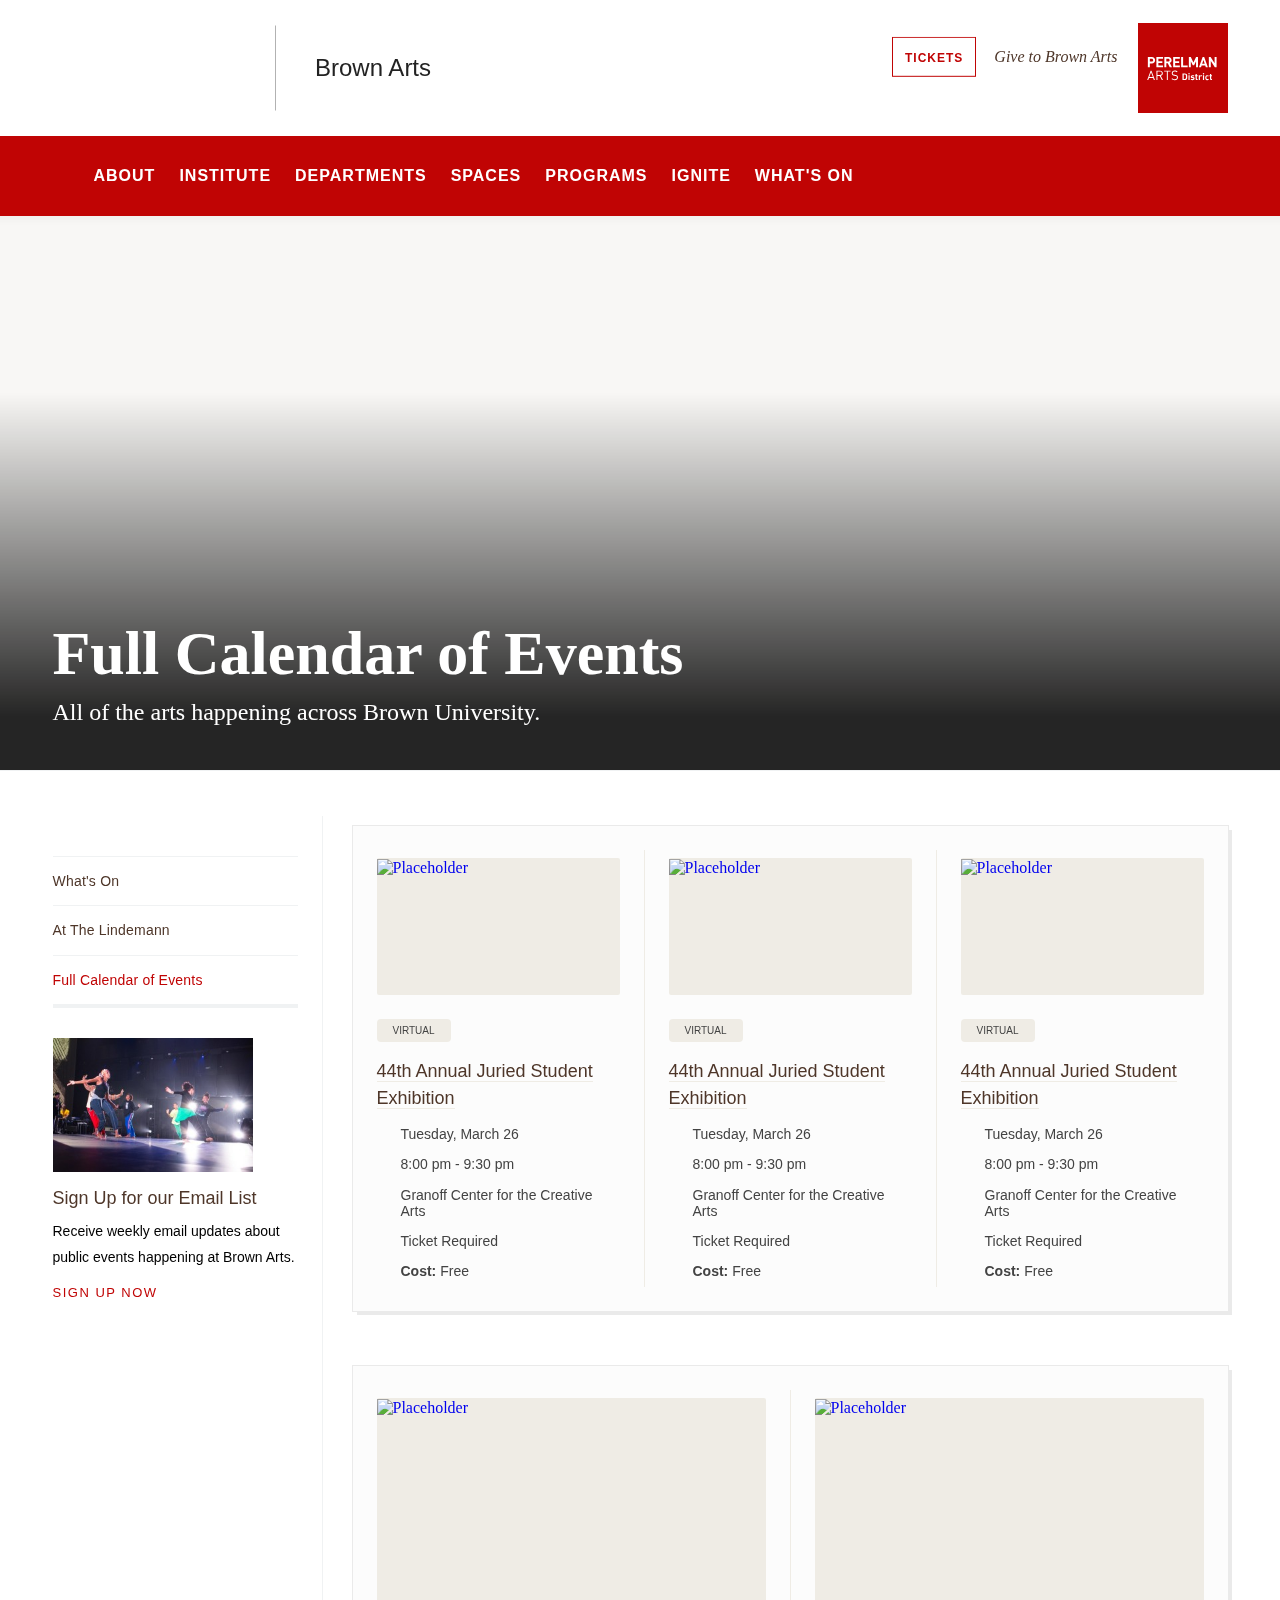
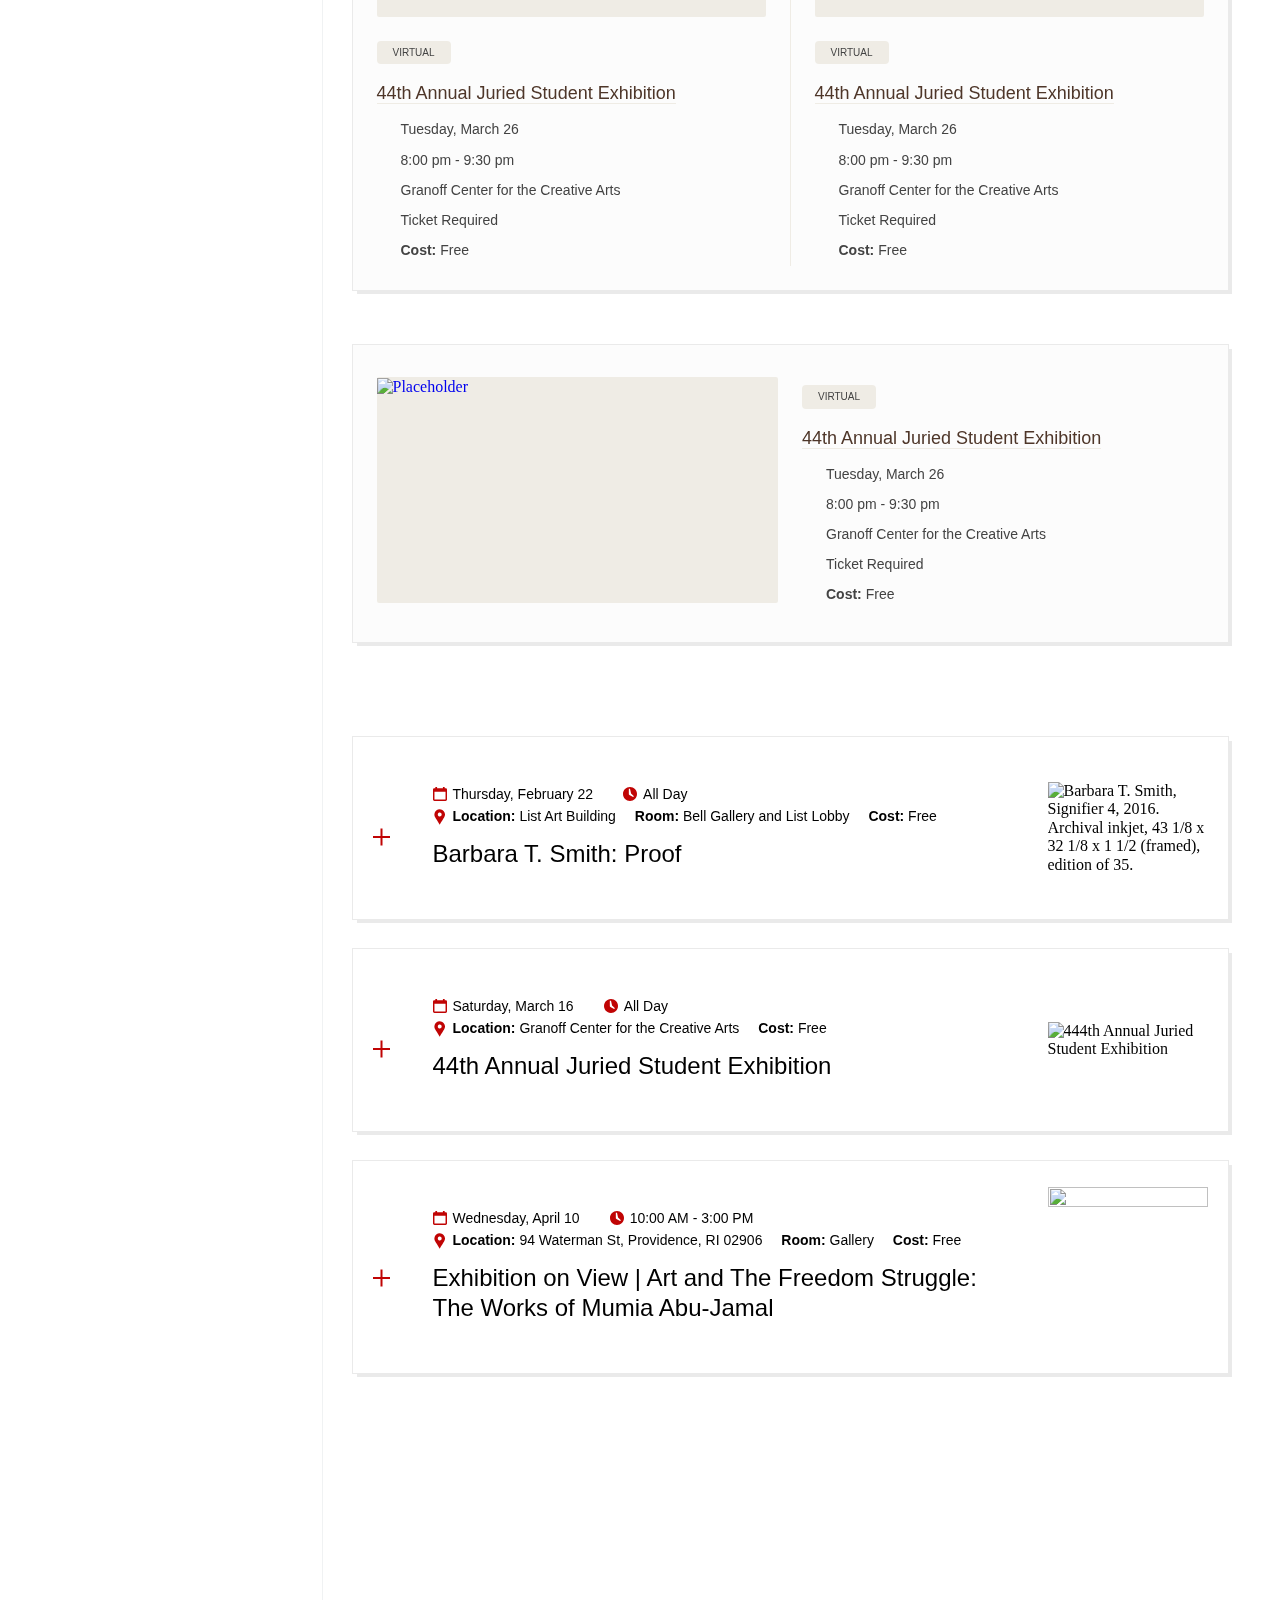
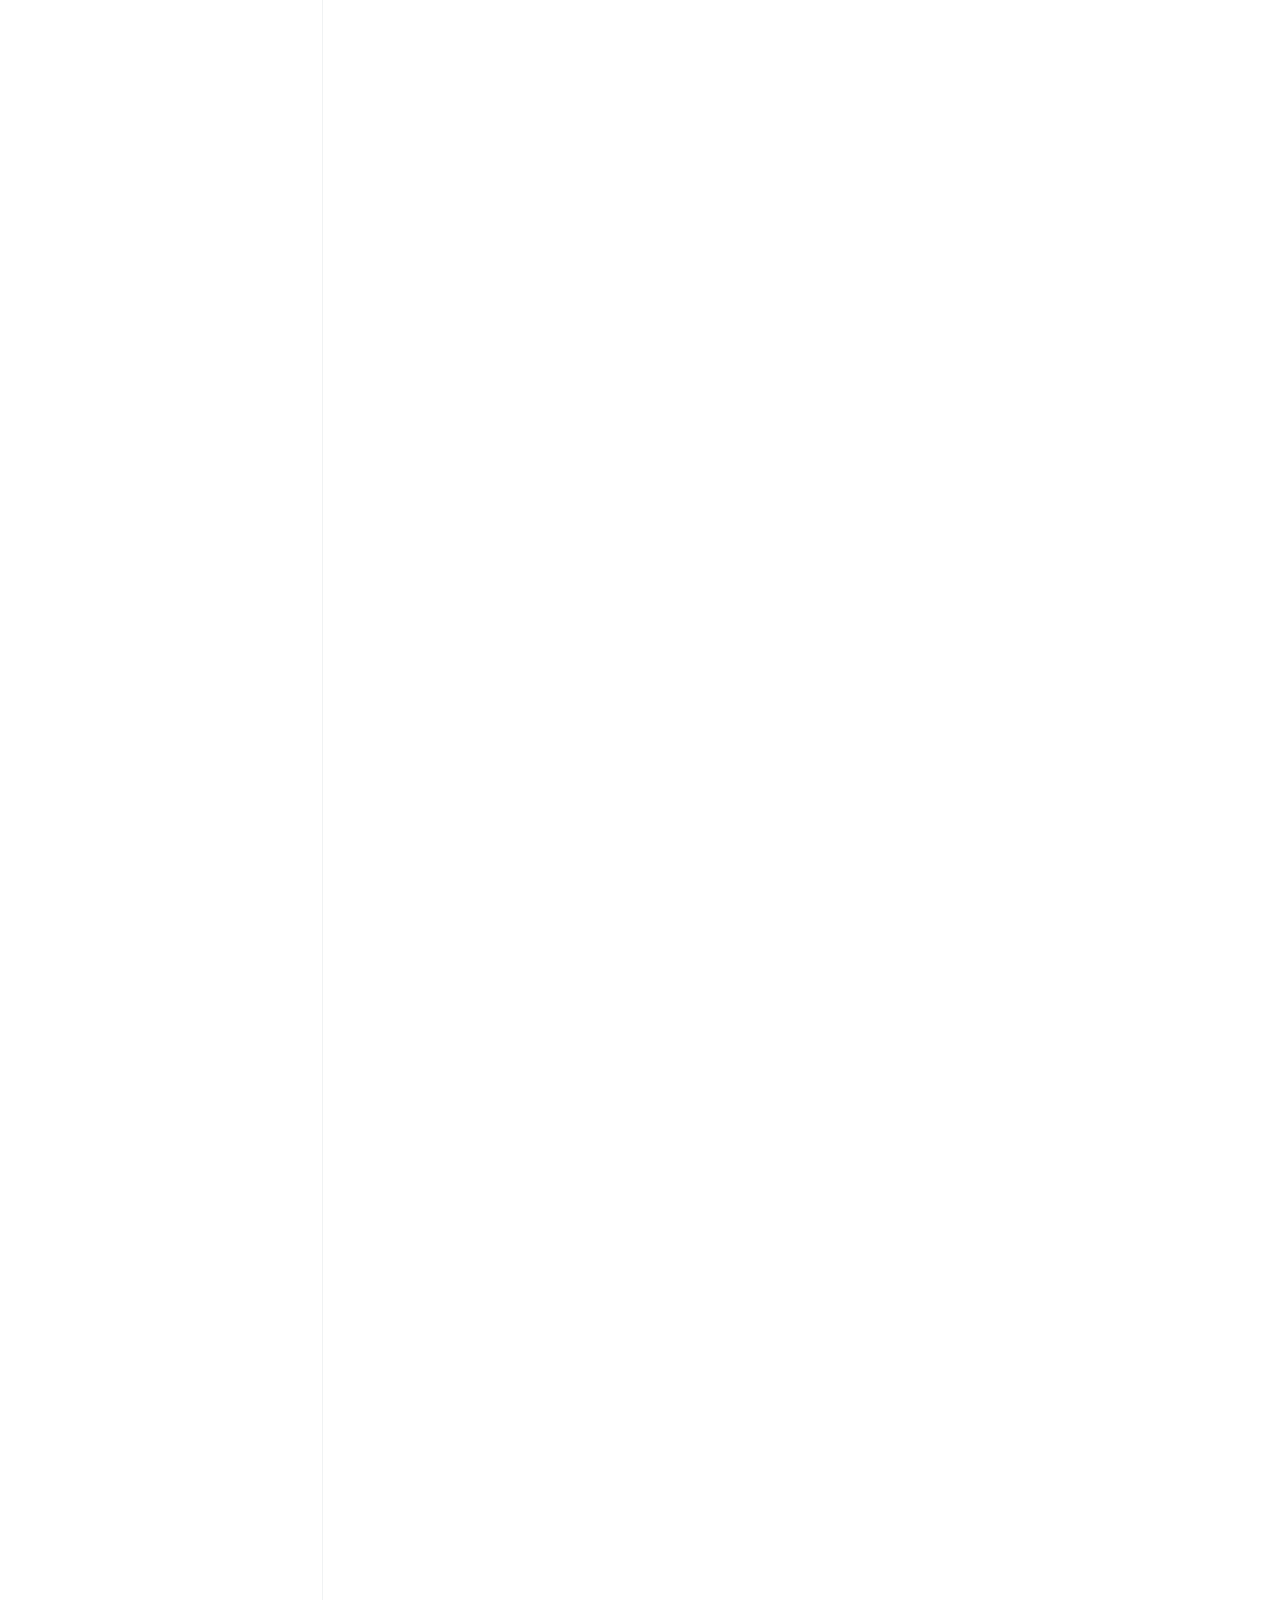
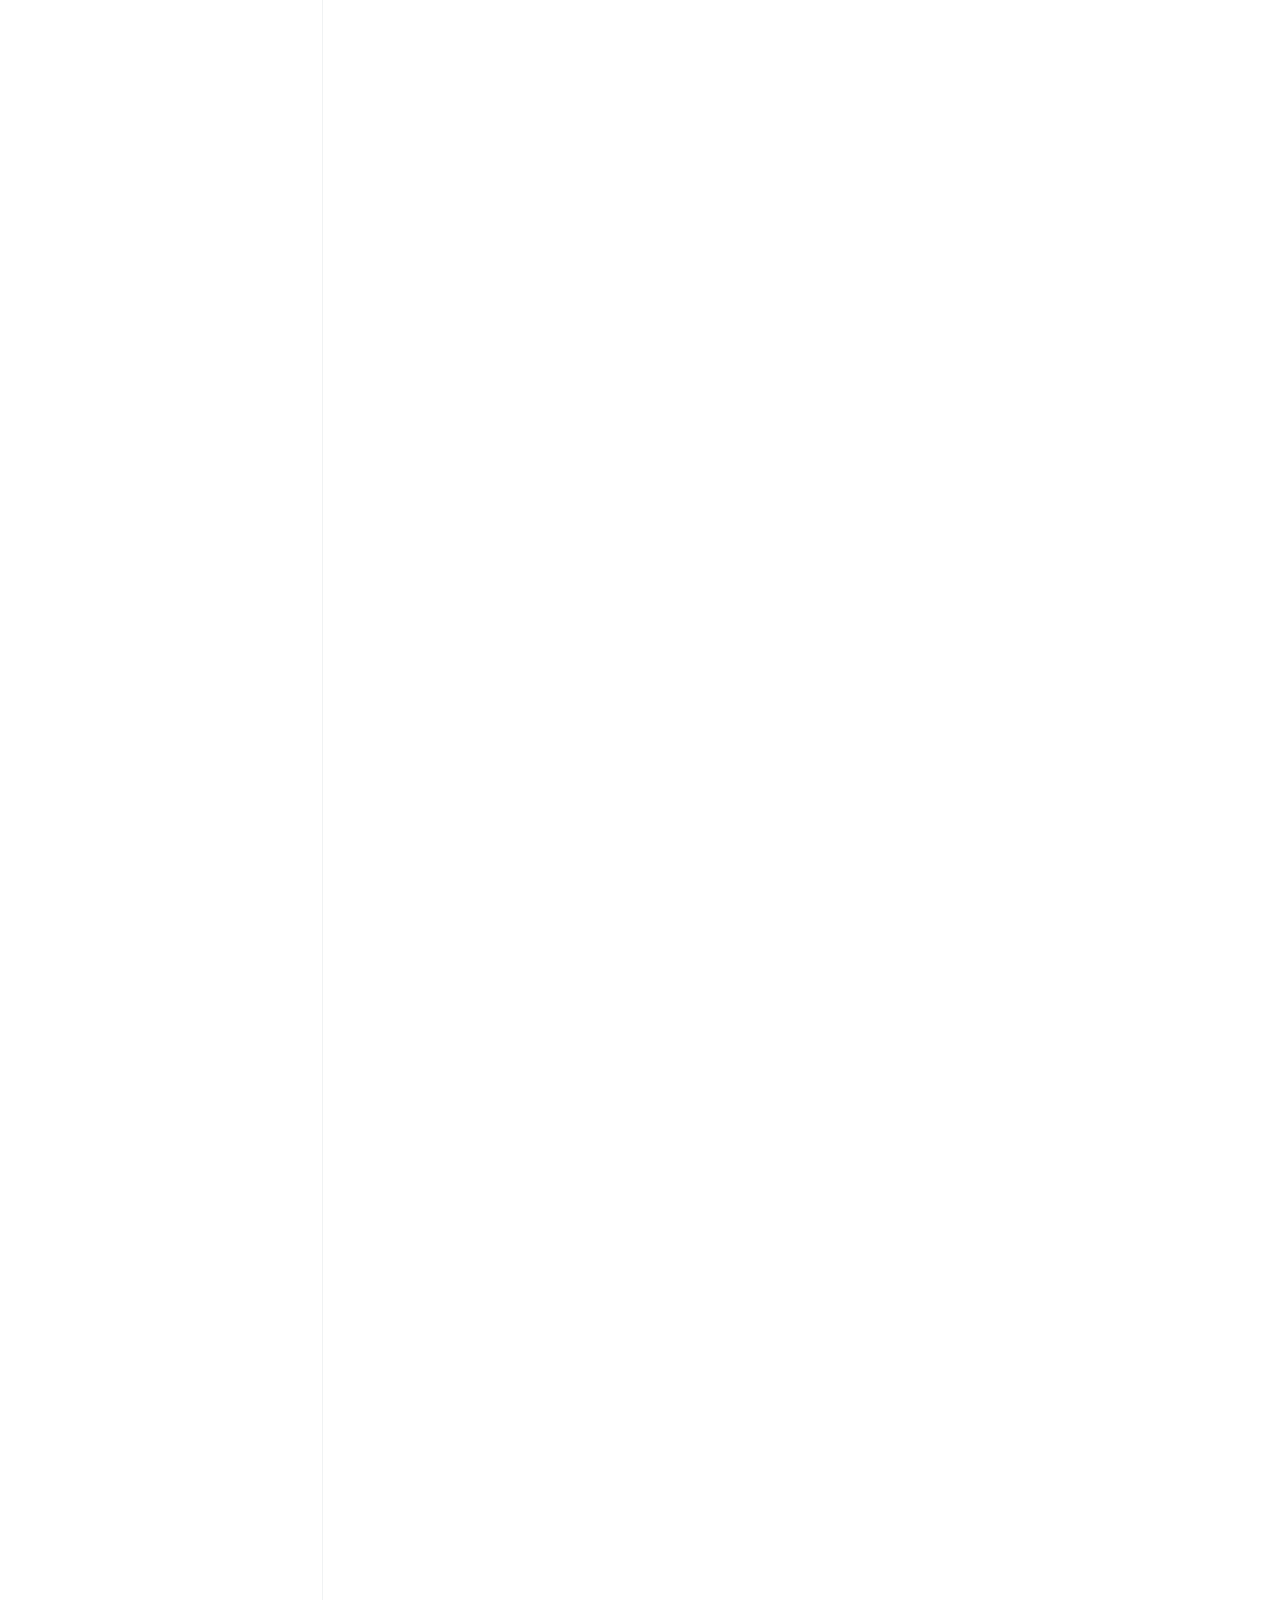
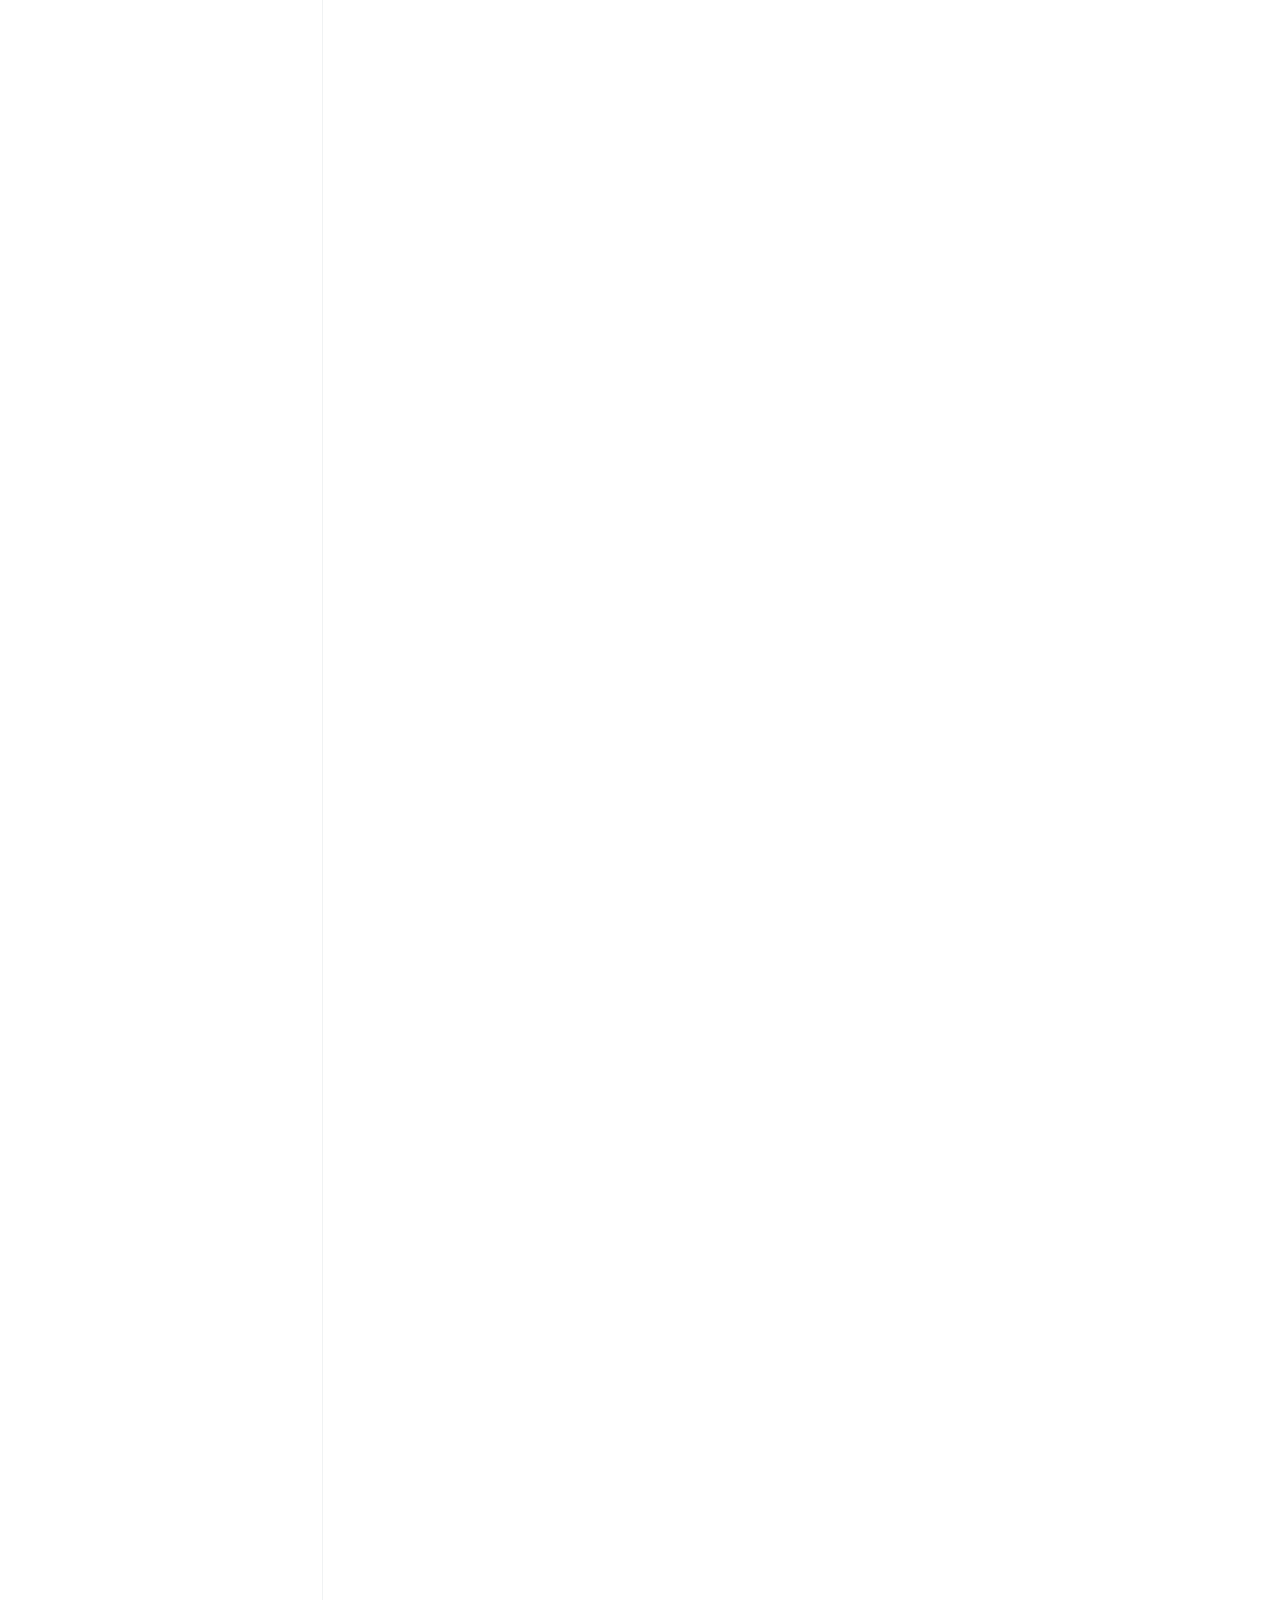
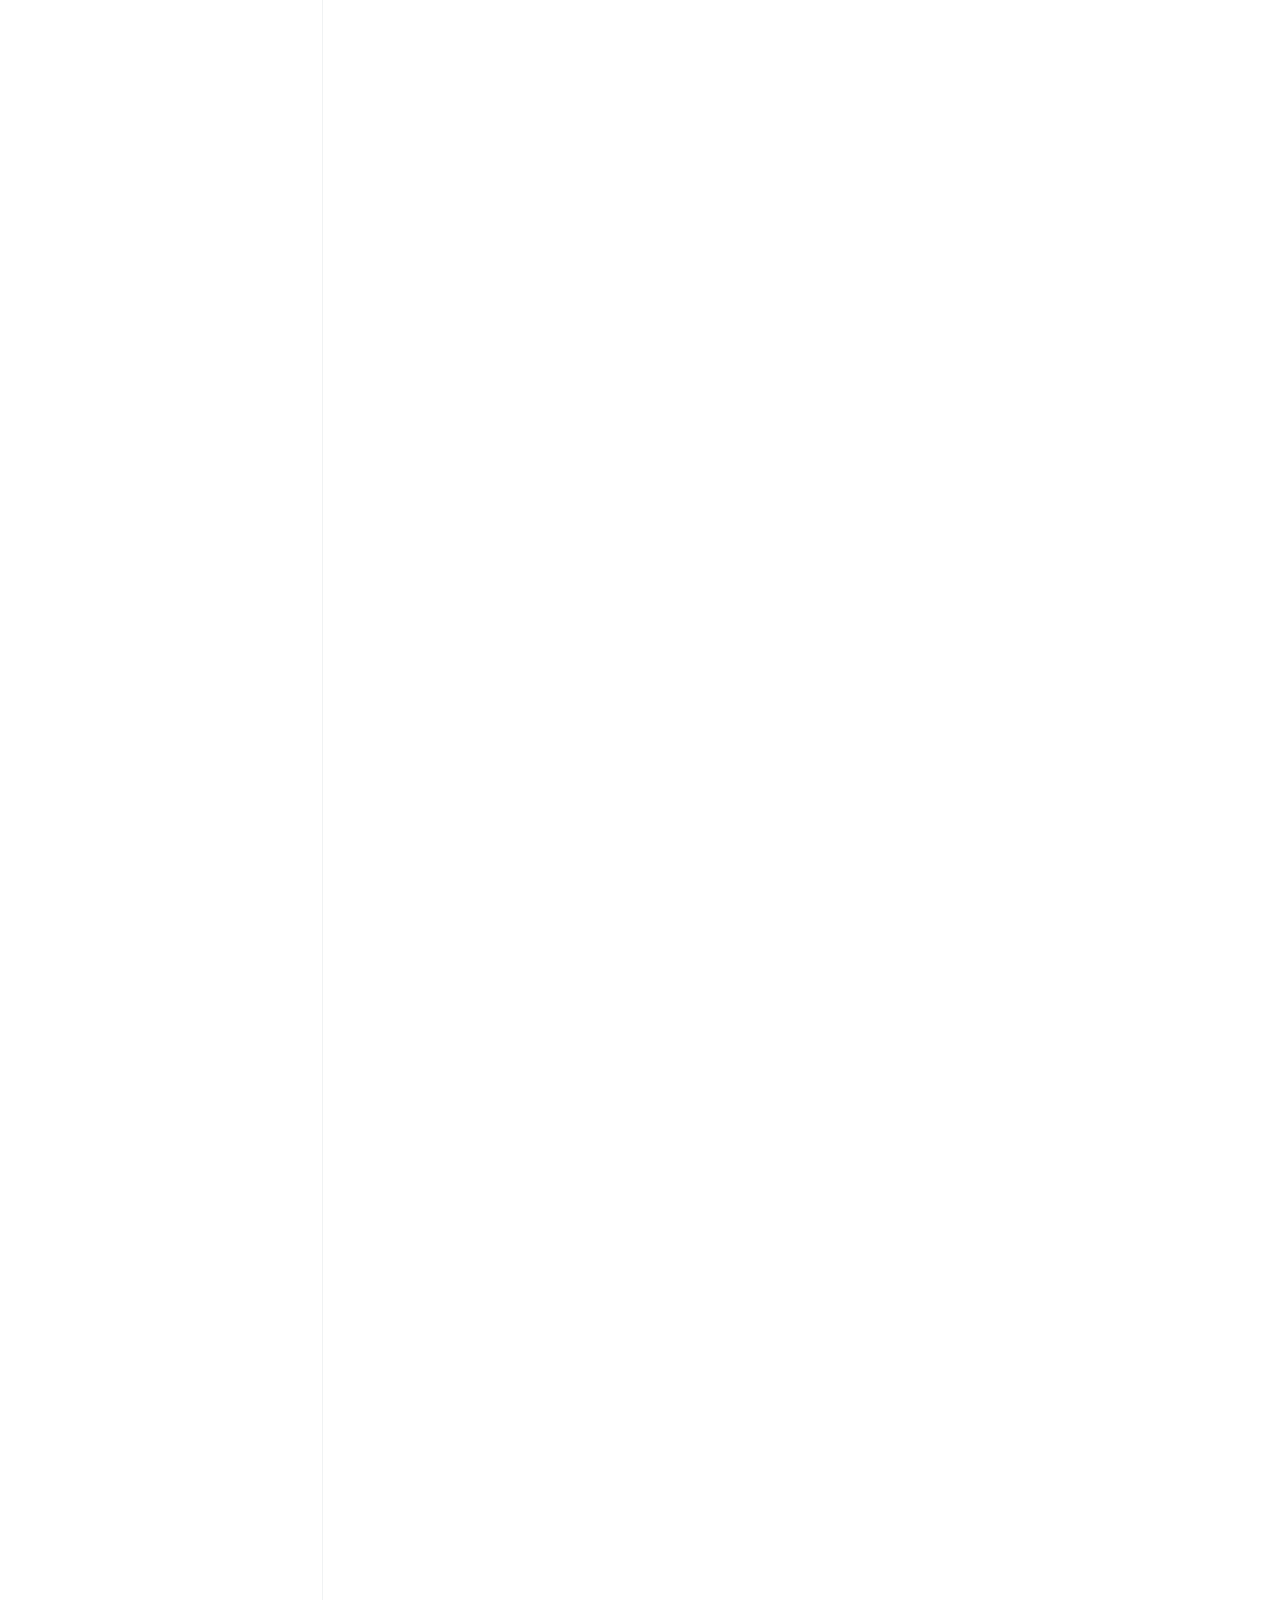
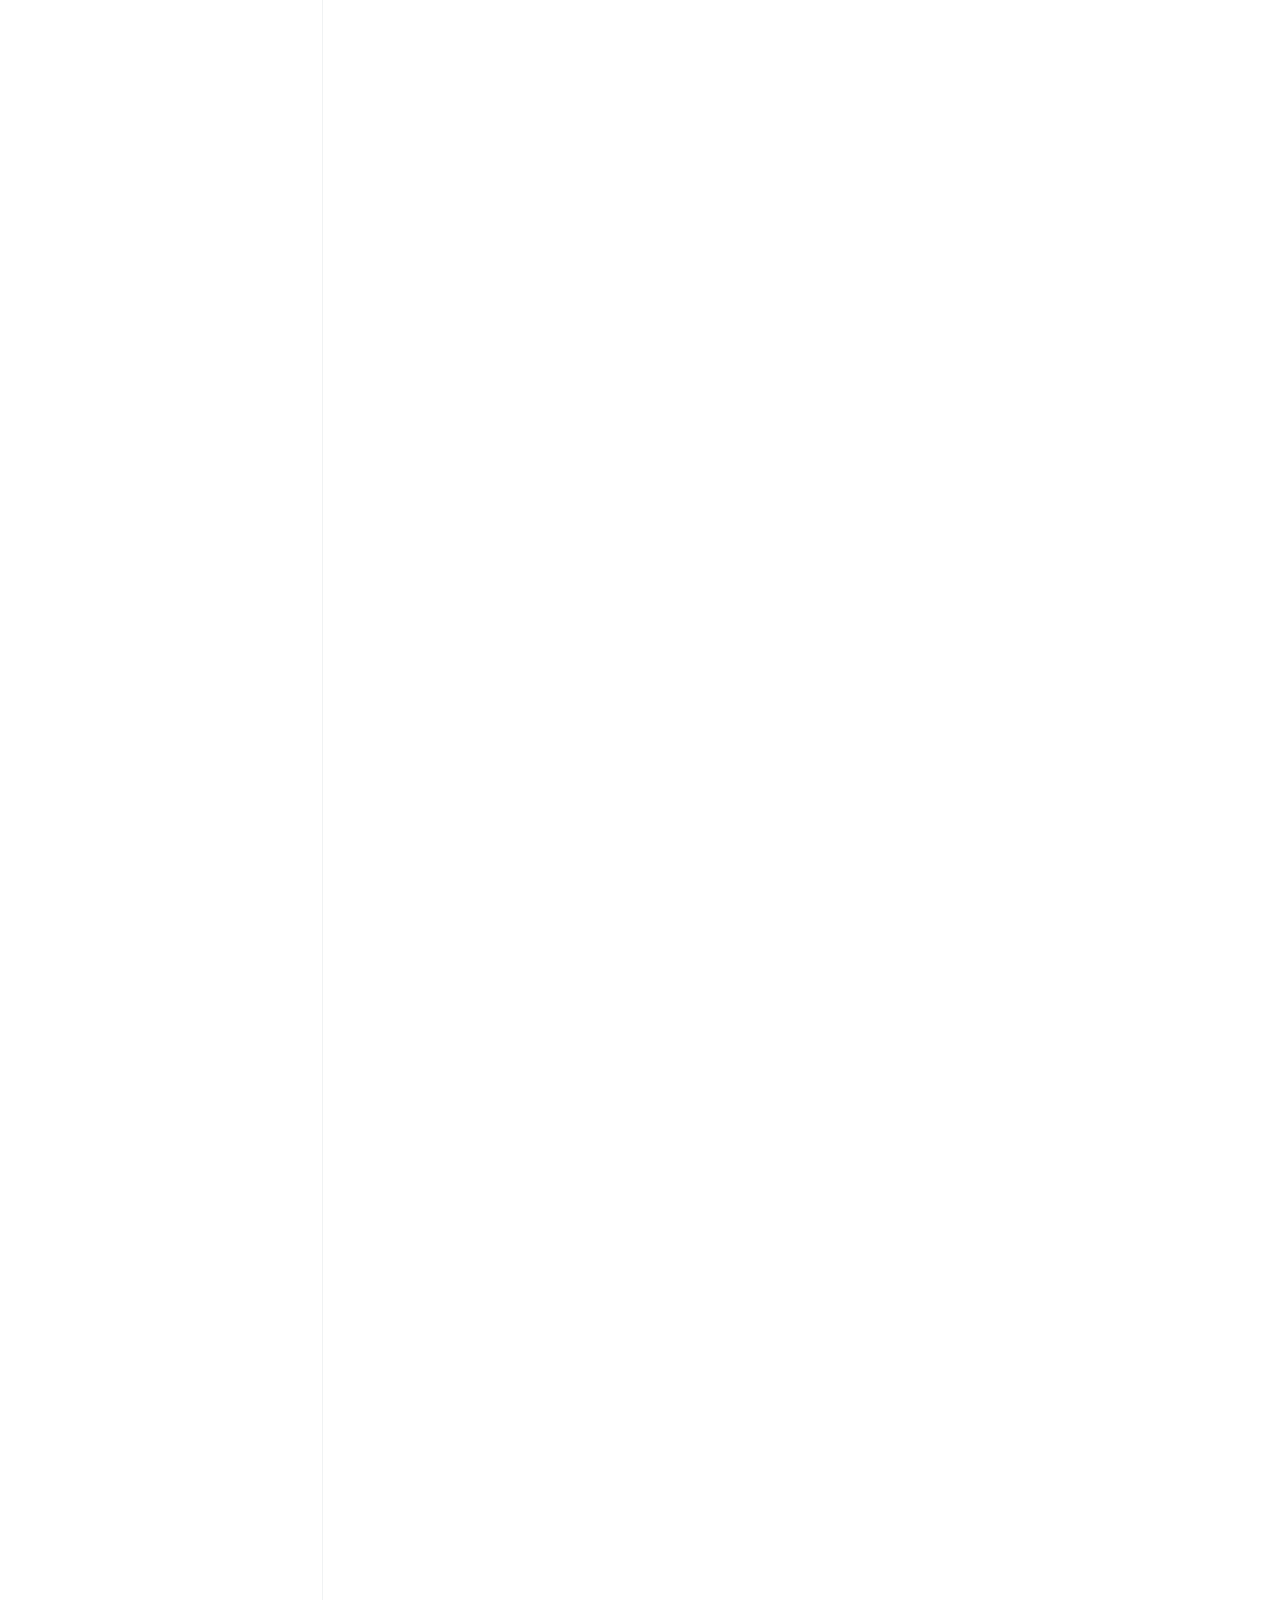
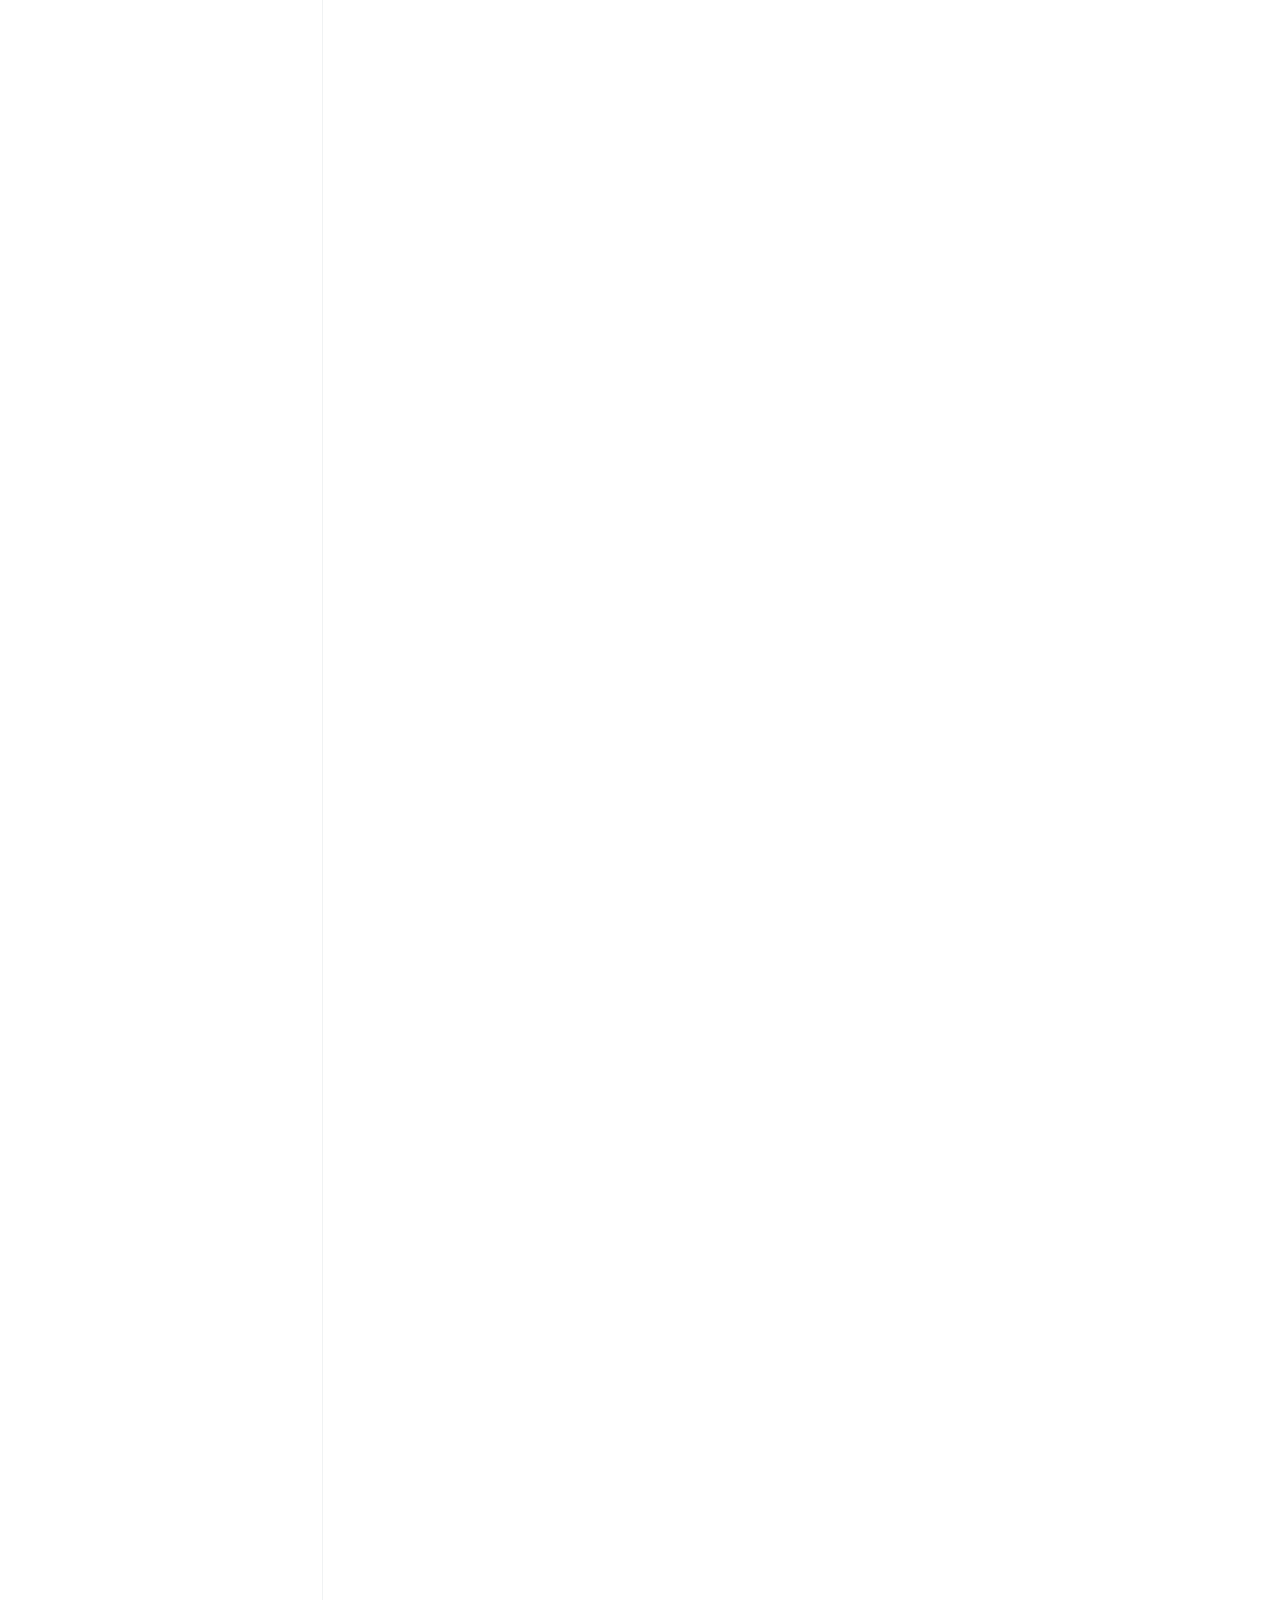
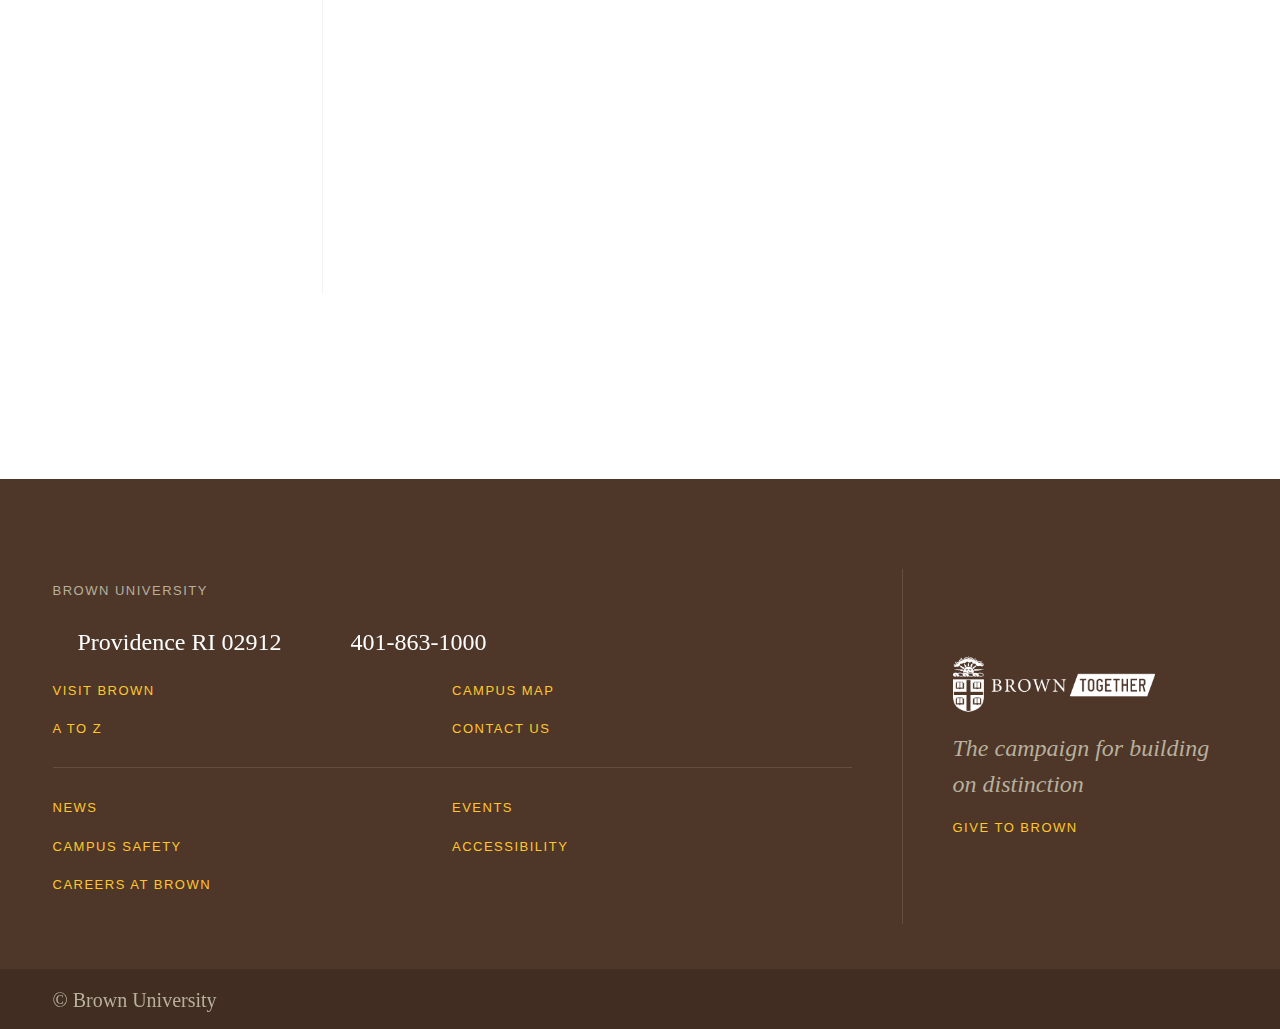
==== commit 4f7d8fee: "Img url update" ====
--- a/example/example.html
+++ b/example/example.html
@@ -804,7 +804,7 @@
                   <article class="featured_event">
                     <header>
                       <a class="featured_event_image" href="/">
-                        <img src="/img/placeholder.jpg" alt="Placeholder" title="Placeholder">
+                        <img src="https://raw.githubusercontent.com/povilas-mecys/Featured-Spotlight-Layout/main/img/placeholder.jpg_" alt="Placeholder" title="Placeholder">
                       </a>
 
                     </header>
@@ -826,7 +826,7 @@
                   <article class="featured_event">
                     <header>
                       <a class="featured_event_image" href="/">
-                        <img src="/img/placeholder.jpg" alt="Placeholder" title="Placeholder">
+                        <img src="https://raw.githubusercontent.com/povilas-mecys/Featured-Spotlight-Layout/main/img/placeholder.jpg_" alt="Placeholder" title="Placeholder">
                       </a>
 
                     </header>
@@ -849,7 +849,7 @@
                   <article class="featured_event">
                     <header>
                       <a class="featured_event_image" href="/">
-                        <img src="/img/placeholder.jpg" alt="Placeholder" title="Placeholder">
+                        <img src="https://raw.githubusercontent.com/povilas-mecys/Featured-Spotlight-Layout/main/img/placeholder.jpg_" alt="Placeholder" title="Placeholder">
                       </a>
 
                     </header>
@@ -877,7 +877,7 @@
                   <article class="featured_event">
                     <header>
                       <a class="featured_event_image" href="/">
-                        <img src="/img/placeholder.jpg" alt="Placeholder" title="Placeholder">
+                        <img src="https://raw.githubusercontent.com/povilas-mecys/Featured-Spotlight-Layout/main/img/placeholder.jpg_" alt="Placeholder" title="Placeholder">
                       </a>
 
                     </header>
@@ -899,7 +899,7 @@
                   <article class="featured_event">
                     <header>
                       <a class="featured_event_image" href="/">
-                        <img src="/img/placeholder.jpg" alt="Placeholder" title="Placeholder">
+                        <img src="https://raw.githubusercontent.com/povilas-mecys/Featured-Spotlight-Layout/main/img/placeholder.jpg_" alt="Placeholder" title="Placeholder">
                       </a>
 
                     </header>
@@ -929,7 +929,7 @@
                   <article class="featured_event">
                     <header>
                       <a class="featured_event_image" href="/">
-                        <img src="/img/placeholder.jpg" alt="Placeholder" title="Placeholder">
+                        <img src="https://raw.githubusercontent.com/povilas-mecys/Featured-Spotlight-Layout/main/img/placeholder.jpg_" alt="Placeholder" title="Placeholder">
                       </a>
 
                     </header>
